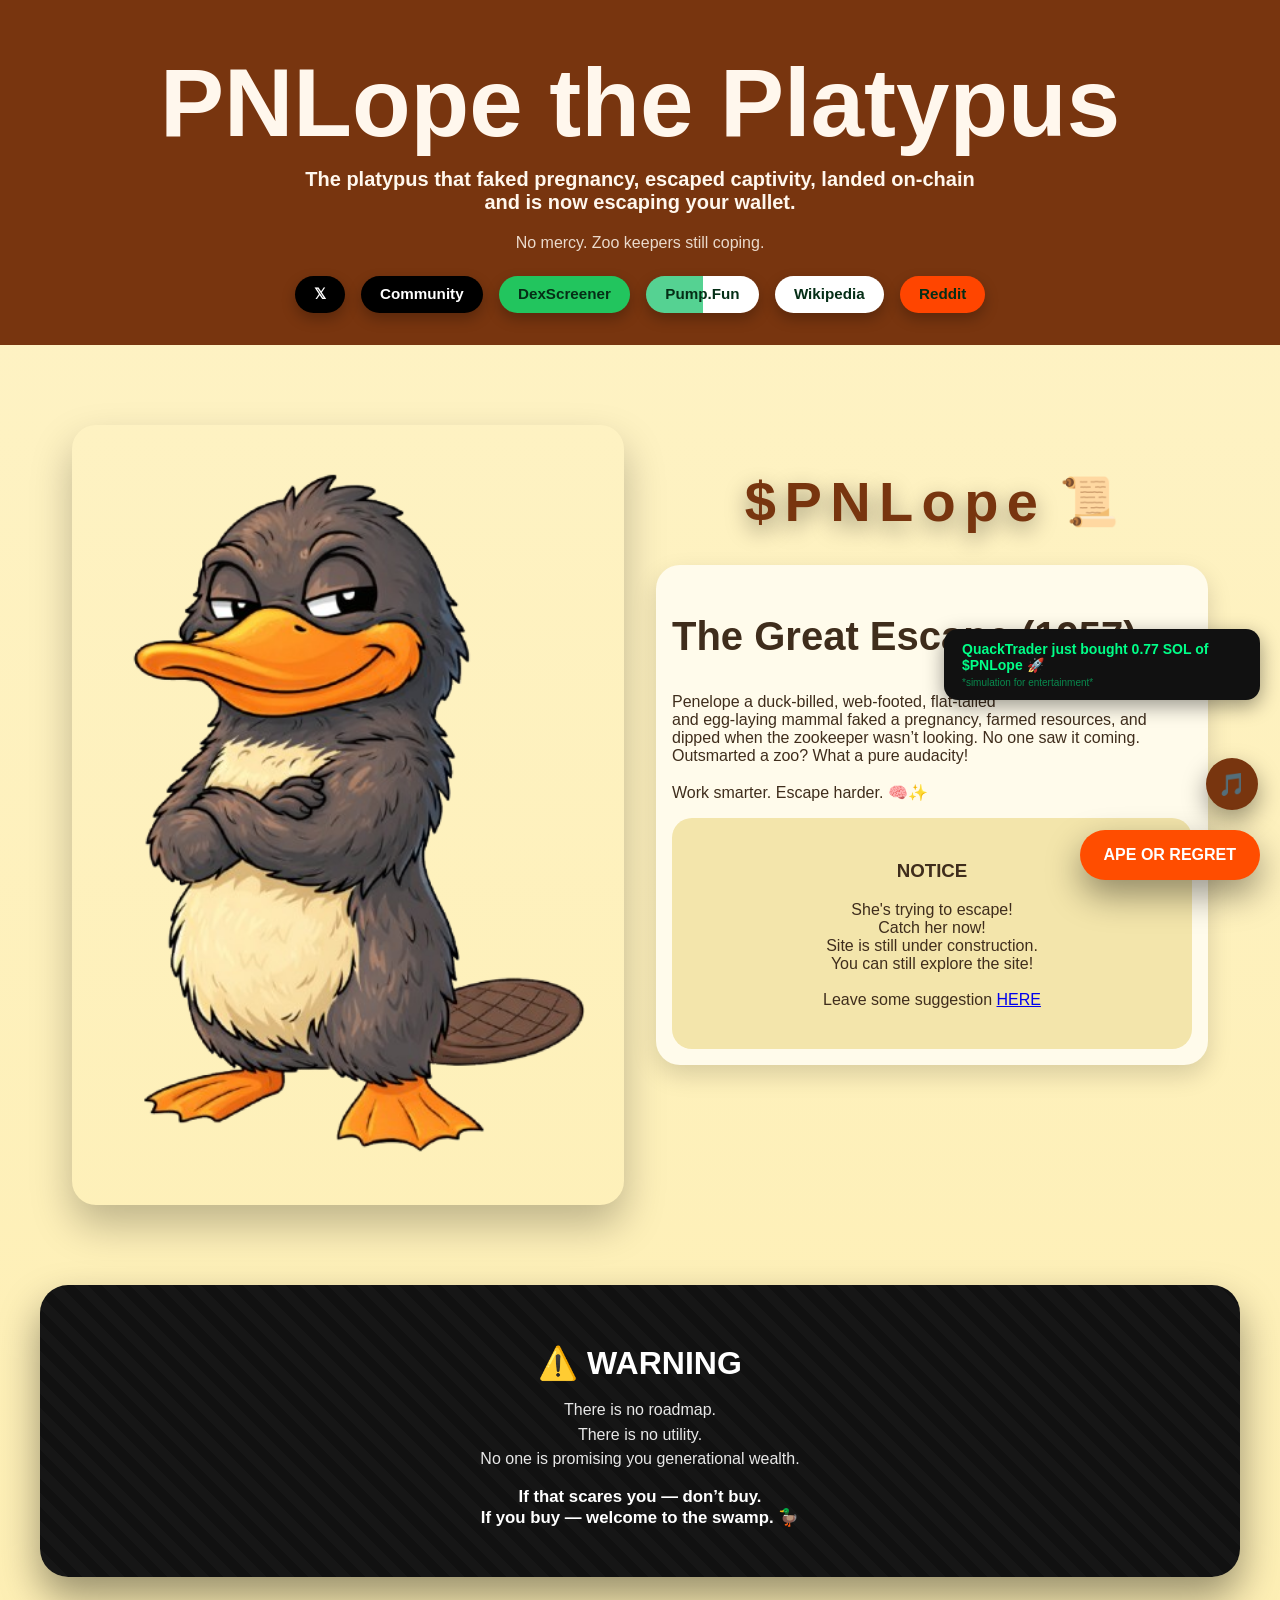
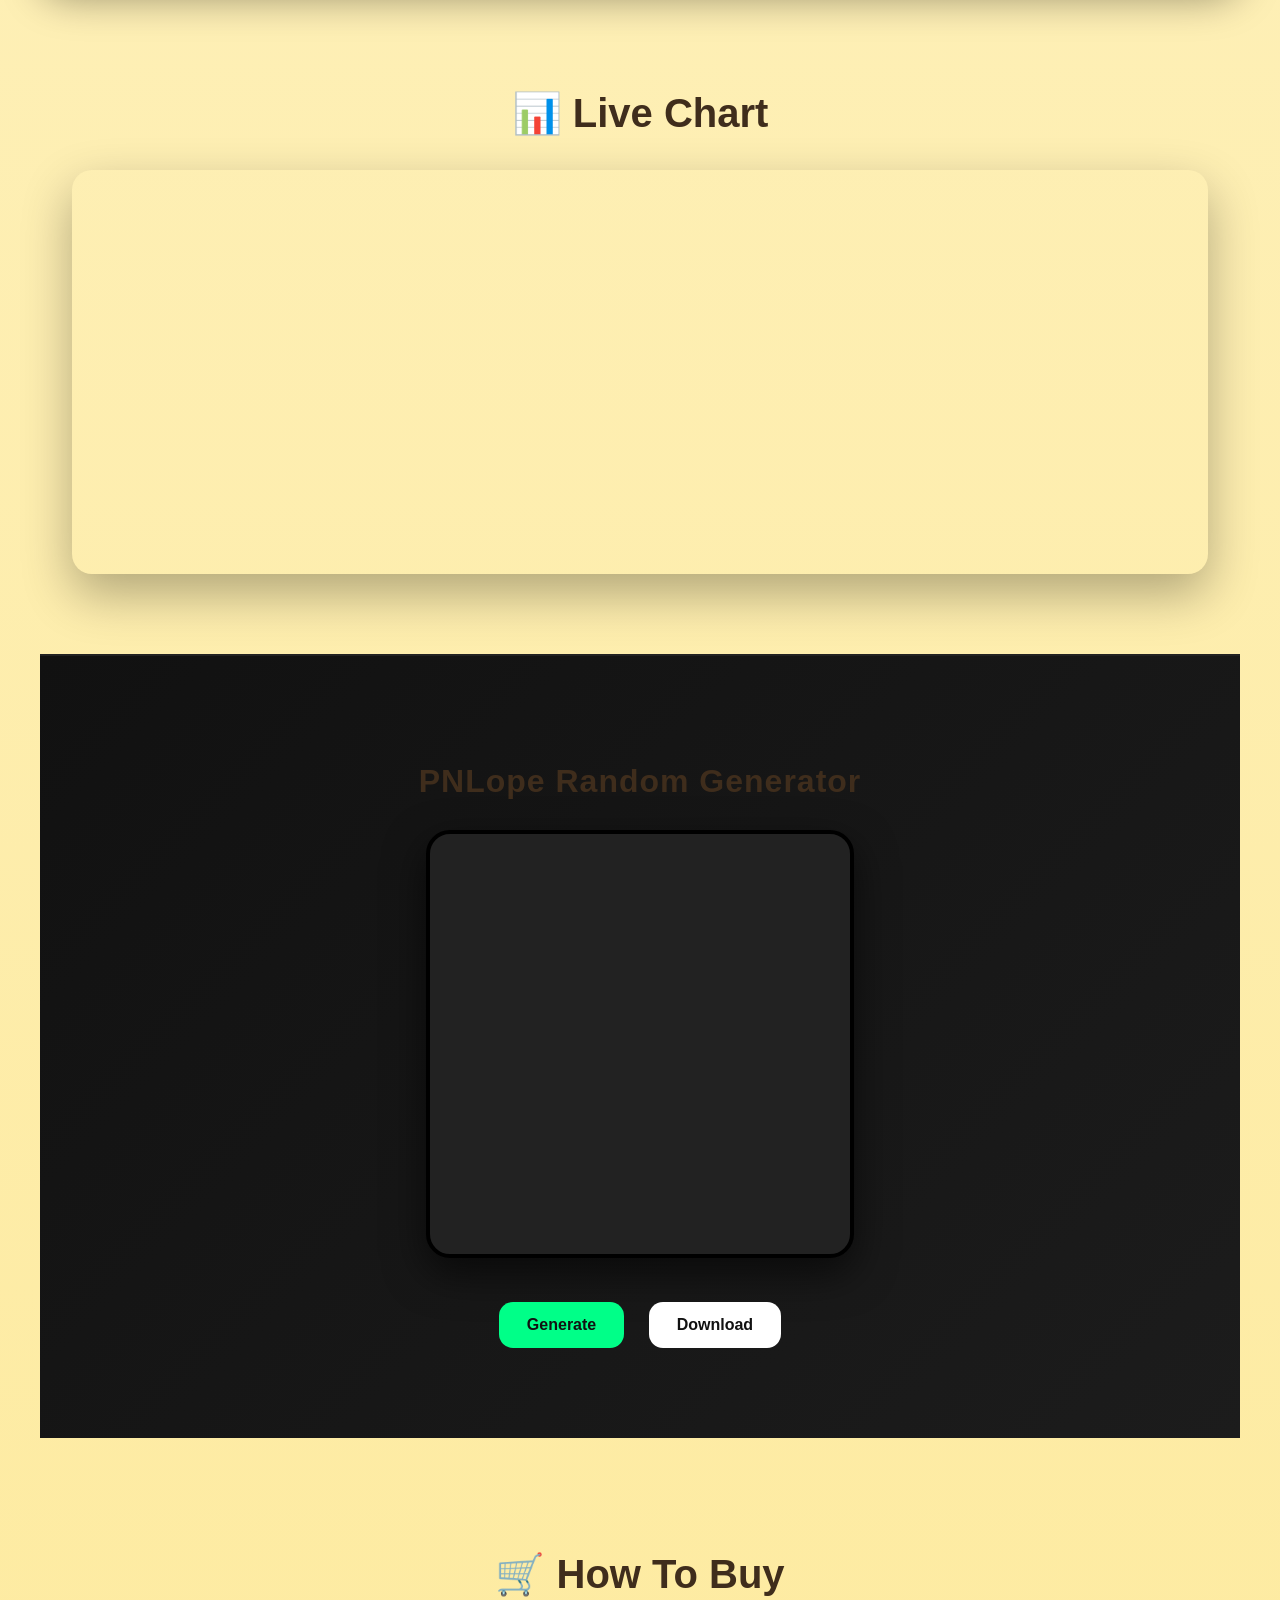
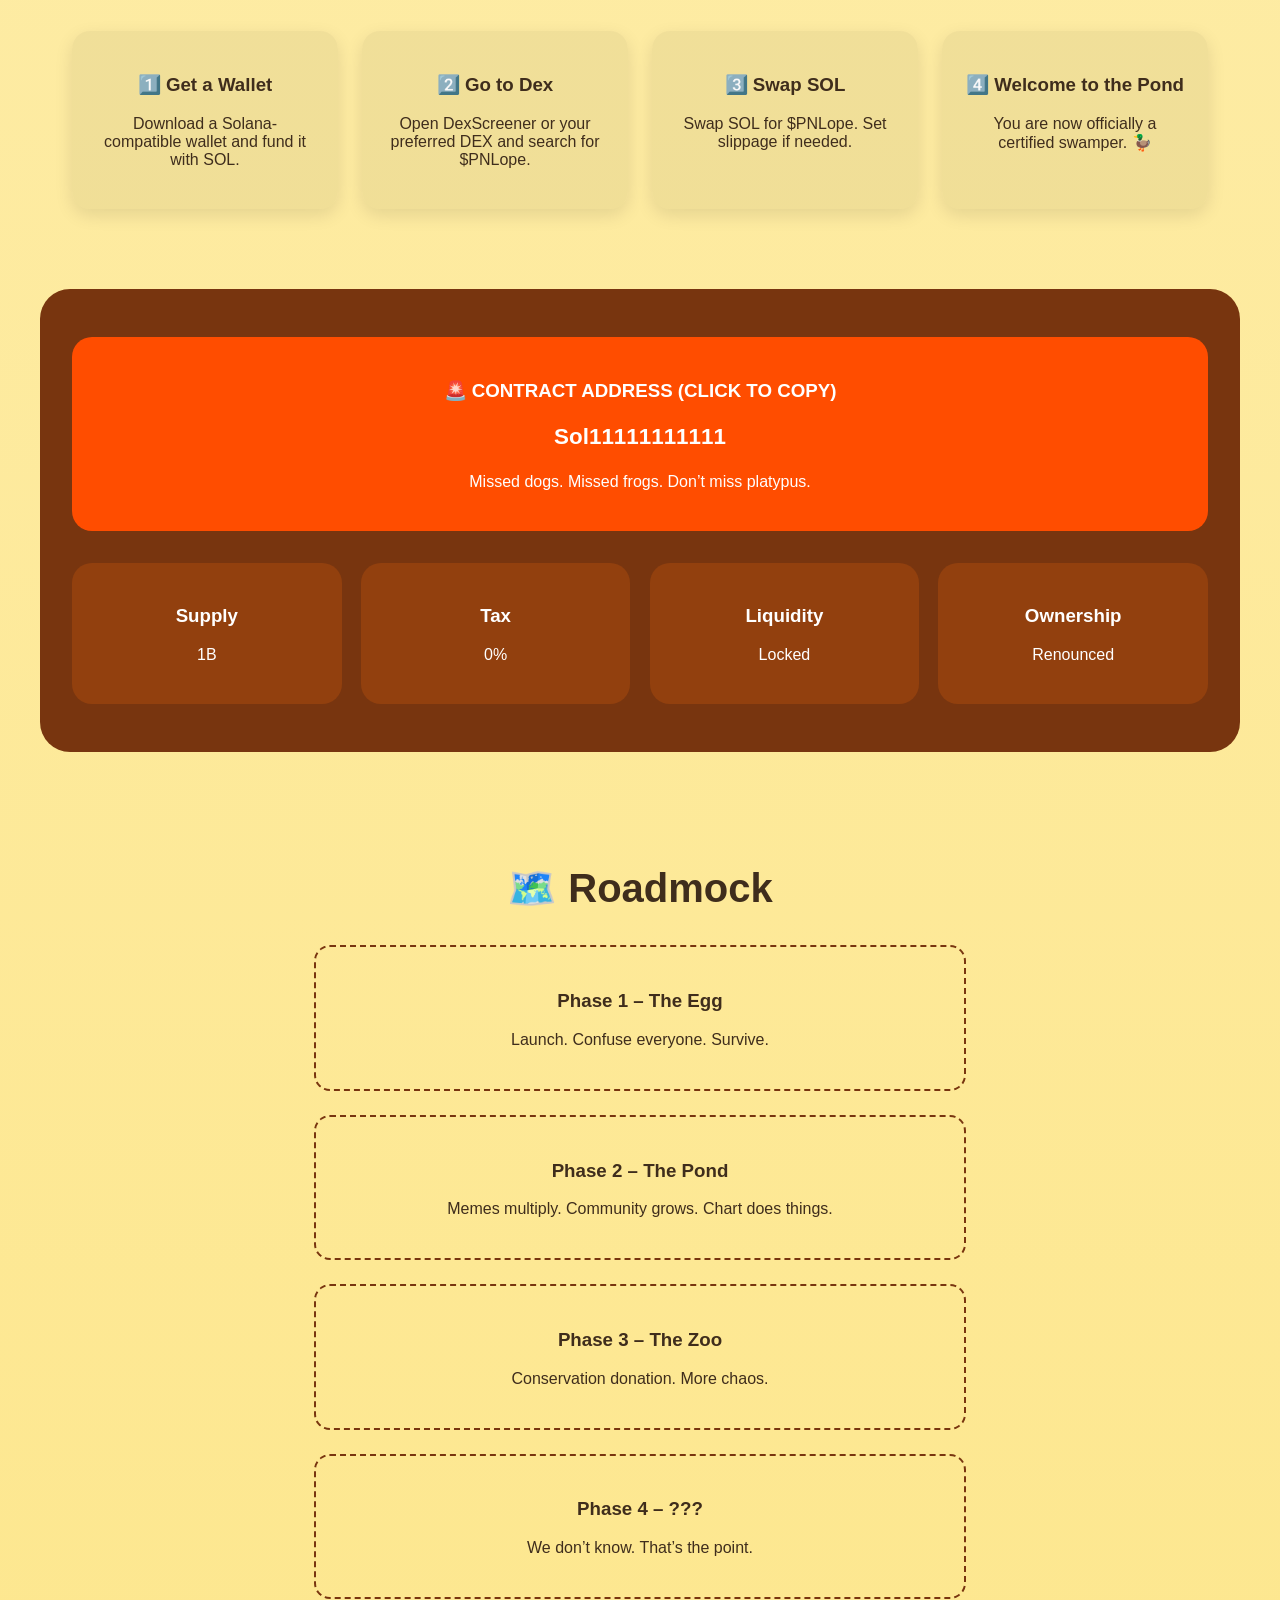
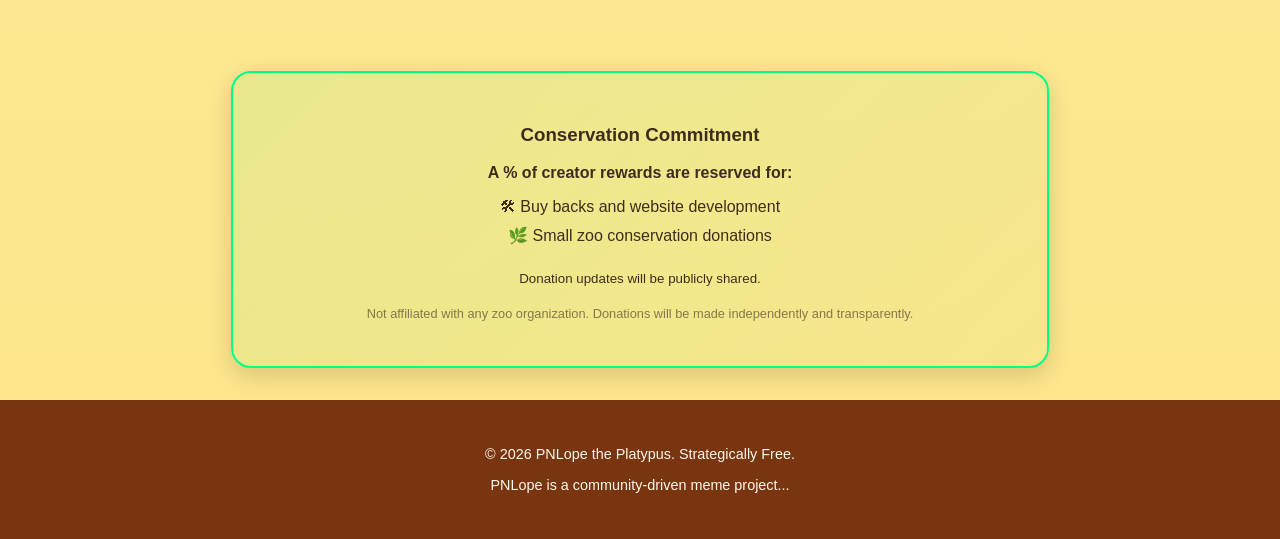
==== index.html @ 350cbe1f "Update index.html" ====
<!DOCTYPE html>
<html lang="en">
<head>
<meta charset="UTF-8" />
<meta name="viewport" content="width=device-width, initial-scale=1.0" />
<meta name="description" content="Penelope the Platypus — the meme coin that escaped the zoo.">
<meta property="og:title" content="$PNLope the Platypus">
<meta property="og:description" content="Faked a pregnancy. Escaped captivity. Landed on-chain.">
<meta property="og:image" content="assets/pnlope-no-bg.png">
<meta name="twitter:card" content="summary_large_image">
	
<title>Penelope the Platypus</title>

<link rel="icon" type="image/png" href="assets/iconhead.png">
<link rel="stylesheet" href="css/style.css">
<script src="js/main.js" defer></script>

</head>

<body>

<audio id="bg-music" loop preload="auto">
  <source src="assets/platypus song.mp3" type="audio/mpeg">
</audio>

<div class="music-toggle" title="Toggle music">🎵</div>

<header>
  <h1>PNLope the Platypus</h1>

  <p class="header-tagline"> 
    The platypus that faked pregnancy, escaped captivity, landed on-chain <br>
    and is now escaping your wallet.
  </p>

  <p style="opacity:0.85;">
    No mercy. Zoo keepers still coping.
  </p>

<div class="socials">
  <a href="https://x.com/PNLopePlatypus" target="_blank" class="btn x">𝕏</a>
  <a href="https://x.com" target="_blank" class="btn xc">Community</a>
  <a href="https://dexscreener.com" target="_blank" class="btn dex">DexScreener</a>
  <a href="https://pump.fun" target="_blank" class="btn pump">Pump.Fun</a>
  <a href="https://en.wikipedia.org/wiki/Penelope_(platypus)" target="_blank" class="btn wiki">Wikipedia</a>
  <a href="https://www.reddit.com/r/todayilearned/comments/1nkp019/til_about_penelope_the_platypus_who_escaped_the/" target="_blank" class="btn reddit">Reddit</a>
</div>

</header>

<main class="container">

<section class="hero">
  <img src="assets/pnlope-no-bg.png" alt="Penelope" />

  <div class="story">
    <div class="token-wrapper">
      <span class="token-label">$PNLope</span>
        <a href="lore.html" class="scroll-link">
   	 <span class="scroll-emoji">📜</span>
  	</a>
    </div>

    <h2>The Great Escape (1957)</h2>
    <p>
      Penelope a duck-billed, web-footed, flat-tailed<br>
      and <span class="easter-egg" ondblclick="unlockVault()">egg</span>-laying mammal
      faked a pregnancy, farmed resources,
      and dipped when the
      <a href="zookeeper.html" class="no-underline-link">zookeeper</a>
      wasn’t looking. No one saw it coming.<br>
      Outsmarted a zoo? What a pure audacity!<br><br>
      Work smarter. Escape harder. 🧠✨
    </p>

    <div class="token-grid">
      <div class="token-storybox"><h3>NOTICE</h3>
        <p>
	  She's trying to escape!<br>
	  Catch her now!<br>
	  Site is still under construction.<br>
	  You can still explore the site!<br><br>
	  Leave some suggestion
	  <a href ="https://forms.gle/wPybnPiphrphsEWS7" target="_blank">HERE</a>
        </p>
      </div>
    </div>
  </div>
</section>

<div id="buyTicker" class="buy-ticker">
  <div class="ticker-message"></div>
  <small class="ticker-disclaimer">*simulation for entertainment*</small>
</div>


<section class="rug-honesty">
  <h2>⚠️ WARNING</h2>

  <ul>
    <li>There is no roadmap.</li>
    <li>There is no utility.</li>
    <li>No one is promising you generational wealth.</li>
  </ul>

  <p class="rug-punchline">
    If that scares you — don’t buy.<br>
    If you buy — welcome to the swamp. 🦆
  </p>
</section>

<section class="dex-live">
  <h2>📊 Live Chart</h2>

  <div class="dex-frame">
    <iframe 
      src="https://dexscreener.com/solana/bvjxpww5esbc9za1ifgik1qtexji6lt9ufyktximpesj?embed=1&theme=dark&chart=1&info=0&trades=0"
      frameborder="0"
      allowfullscreen>
    </iframe>
  </div>
</section>

<section id="pfp-generator">
  <h2>PNLope Random Generator</h2>

  <!-- your base image already in site -->
  <img id="baseDuck" src="assets/Profile.png" crossorigin="anonymous" style="display:none;">

  <canvas id="pfpCanvas" width="800" height="800"></canvas>

  <div>
    <button id="generateBtn">Generate</button>
    <button id="downloadBtn">Download</button>
  </div>
</section>	

<section class="how-to-buy reveal" id="how-to-buy">
  <h2>🛒 How To Buy</h2>

  <div class="buy-steps">
    <div class="step">
      <h3>1️⃣ Get a Wallet</h3>
      <p>Download a Solana-compatible wallet and fund it with SOL.</p>
    </div>

    <div class="step">
      <h3>2️⃣ Go to Dex</h3>
      <p>Open DexScreener or your preferred DEX and search for $PNLope.</p>
    </div>

    <div class="step">
      <h3>3️⃣ Swap SOL</h3>
      <p>Swap SOL for $PNLope. Set slippage if needed.</p>
    </div>

    <div class="step">
      <h3>4️⃣ Welcome to the Pond</h3>
      <p>You are now officially a certified swamper. 🦆</p>
    </div>
  </div>
</section>


<section class="tokenomics reveal">
  <div class="ca-box" id="copy-ca">
    <h3>🚨 CONTRACT ADDRESS (CLICK TO COPY)</h3>
    <p style="font-size:1.4rem;font-weight:900;">
      Sol11111111111
    </p>
    <p>Missed dogs. Missed frogs. Don’t miss platypus.</p>
  </div>

  <div class="token-grid">
    <div class="token-box"><h3>Supply</h3><p>1B</p></div>
    <div class="token-box"><h3>Tax</h3><p>0%</p></div>
    <div class="token-box"><h3>Liquidity</h3><p>Locked</p></div>
    <div class="token-box"><h3>Ownership</h3><p>Renounced</p></div>
  </div>
</section>

<section class="roadmock reveal" id="roadmock">
  <h2>🗺️ Roadmock</h2>

  <div class="mock-phase">
    <h3>Phase 1 – The Egg</h3>
    <p>Launch. Confuse everyone. Survive.</p>
  </div>

  <div class="mock-phase">
    <h3>Phase 2 – The Pond</h3>
    <p>Memes multiply. Community grows. Chart does things.</p>
  </div>

  <div class="mock-phase">
    <h3>Phase 3 – The Zoo</h3>
    <p>Conservation donation. More chaos.</p>
  </div>

  <div class="mock-phase">
    <h3>Phase 4 – ???</h3>
    <p>We don’t know. That’s the point.</p>
  </div>
</section>

<section class="conservation-commitment reveal">
  <h3>Conservation Commitment</h3>

  <p class="commitment-main">
    A % of creator rewards are reserved for:
  </p>

  <ul class="commitment-list">
    <li>🛠 Buy backs and website development</li>
    <li>🌿 Small zoo conservation donations</li>
  </ul>

  <div class="donation-goal">
    <small>Donation updates will be publicly shared.</small>
  </div>

  <p class="disclaimer">
    Not affiliated with any zoo organization. Donations will be made
    independently and transparently.
  </p>
</section>


  <section id="secret" class="meme-vault">
    <h2>🕵️ Secret Egg Nest</h2>
    <p>You found Penelope with her eggs!<br>You are smart!</p>
    <img src="assets/easter-egg-no-bg.png">
  </section>

</main>

<a href="https://pump.fun" target="_blank" class="floating-buy" id="floatingBuy">
  APE OR REGRET
</a>

<footer>
<p>© 2026 PNLope the Platypus. Strategically Free.</p>
<p>PNLope is a community-driven meme project...</p>
</footer>
	
</body>
</html>
---- css/style.css ----
/* === BASE === */
body {
  margin: 0;
  font-family: 'Comic Sans MS', 'Trebuchet MS', sans-serif;
  background: linear-gradient(180deg, #fef3c7, #fde68a);
  color: #3f2d1c;
}

header {
  padding: 3rem 1rem 2rem;
  text-align: center;
  background: #78350f; 
  color: #fff7ed;
}

.header-tagline { font-weight: 900; font-size: 1.25rem; }

header h1 { font-size: 6rem; margin: 0; }
header p { margin-top: 0.6rem; }

/* === CONTAINER === */
.container {
  max-width: 1200px;
  margin: 0 auto;
  padding: 0rem 1rem 2rem;
}

/* === HERO === */
.hero {
  display: grid;
  grid-template-columns: 1fr 1fr;
  gap: 2rem;
  align-items: center;
}

.hero img {
  width: 100%;
  border-radius: 24px;
  box-shadow: 0 20px 40px rgba(0,0,0,0.25);
}

.story {
  position: relative;
  background: #fffbeb;
  padding: 1rem;
  border-radius: 24px;
  box-shadow: 0 10px 25px rgba(0,0,0,0.15);
}


.token-wrapper {
  position: absolute;
  top: -6rem;
  left: 50%;
  transform: translateX(-50%);
  display: flex;
  align-items: center;
  gap: 0.8rem;
}

.token-label {
  font-size: 3.5rem;
  font-weight: 900;
  letter-spacing: 0.15em;
  color: #78350f;
  text-shadow: 0 8px 22px rgba(0,0,0,0.4);
}

/* LINK RESET */
.scroll-link {
  text-decoration: none;
}

@keyframes blueGlow {
  0% {
    filter: drop-shadow(0 0 6px rgba(255, 0, 0, 0.5));
  }
  50% {
    filter: drop-shadow(0 0 18px rgba(255, 0, 0, 1));
  }
  100% {
    filter: drop-shadow(0 0 6px rgba(255, 0, 0, 0.5));
  }
}

.scroll-emoji {
  font-size: 3rem;
  cursor: pointer;
  animation: blueGlow 2s infinite ease-in-out;
  transition: transform 0.3s ease;
}

.scroll-emoji:hover {
  transform: scale(1.15) rotate(-5deg);
}


/* === TOKENOMICS / BUY === */
.tokenomics {
  margin-top: 0rem;
  background: #78350f;
  color: white;
  padding: 3rem 2rem;
  border-radius: 30px;
  text-align: center;
}

.token-grid {
  display: grid;
  grid-template-columns: repeat(auto-fit, minmax(180px, 1fr));
  gap: 1.2rem;
}

.token-box {
  background: #92400e;
  padding: 1.5rem;
  border-radius: 20px;
}

.token-storybox {
  background: #F3E5AB;
  padding: 1.5rem;
  border-radius: 20px;
  text-align: center;
}


/* === CA === */
.ca-box {
  background: #ff4d00;
  color: white;
  border-radius: 20px;
  padding: 1.5rem;
  margin-bottom: 2rem;
  cursor: pointer;
}

.floating-buy {
  position: fixed; /* start fixed */
  bottom: 20px;
  right: 20px;
  background: #ff4d00;
  color: white;
  padding: 1rem 1.5rem;
  border-radius: 999px;
  font-weight: 900;
  text-decoration: none;
  box-shadow: 0 15px 35px rgba(0,0,0,0.4);
  z-index: 9999;
  cursor: grab;
  user-select: none;
  transition: transform 0.1s ease;
}

@keyframes pulse {
  0% { box-shadow: 0 0 0 0 rgba(255,0,0,0.6); }
  70% { box-shadow: 0 0 0 15px rgba(255,0,0,0); }
  100% { box-shadow: 0 0 0 0 rgba(255,0,0,0); }
}

.floating-buy {
  animation: pulse 2.5s infinite;
}

.floating-buy.dragging {
  opacity: 0.88;
  cursor: grabbing;
  transform: scale(1.05);
  transition: none;
}
/* === MOBILE === */
@media (max-width: 768px) {
  .hero { grid-template-columns: 1fr; }
  header h1 { font-size: 2.3rem; }
}

footer {
  text-align: center;
  padding: 2rem 1rem;
  background: #78350f;
  color: #fff7ed;
  font-size: 0.9rem;
}

/* === THIS MIGHT RUG === */
.rug-honesty {
  margin: 0rem 0;
  padding: 2rem 2rem;
  background: repeating-linear-gradient(
    45deg,
    #111,
    #111 10px,
    #161616 10px,
    #161616 20px
  );
  color: #fff;
  border-radius: 28px;
  box-shadow: 0 20px 40px rgba(0,0,0,0.4);
  text-align: center;
}

.rug-honesty h2 {
  font-size: 2rem;
  margin-bottom: 1rem;
}

.rug-honesty ul {
  list-style: none;
  padding: 0;
  margin: 1.2rem 0;
}

.rug-honesty li {
  margin: 0.4rem 0;
  opacity: 0.9;
}

.rug-punchline {
  margin-top: 1.2rem;
  font-weight: 900;
  font-size: 1.05rem;
}

  /* underline link */
.no-underline-link {
  color: inherit;
  text-decoration: none;
}

/* === MUSIC BUTTON (ADDED) === */
.music-toggle {
  position: fixed;
  bottom: 90px;
  right: 22px;
  width: 52px;
  height: 52px;
  border-radius: 50%;
  background: #78350f;
  color: #fff7ed;
  display: flex;
  align-items: center;
  justify-content: center;
  font-size: 1.4rem;
  cursor: pointer;
  box-shadow: 0 10px 25px rgba(0,0,0,0.4);
  z-index: 200;
}

.music-toggle.playing {
  background: #22c55e;
  color: #052e16;
}

/* ROTATE WHEN PLAYING */
@keyframes spinMusic {
  from { transform: rotate(0deg); }
  to { transform: rotate(360deg); }
}

.music-toggle.playing {
  animation: spinMusic 4s linear infinite;
}

/* MEME VAULT (HIDDEN) */
.meme-vault {
  display: none;
  margin-top: 4rem;
  background: #111;
  color: white;
  padding: 3rem 2rem;
  border-radius: 30px;
  text-align: center;
}

.meme-vault img {
  max-width: 250px;
  margin: 1rem;
  border-radius: 20px;
}

/* Easter Egg */
.easter-egg {
  cursor: pointer;
  font-weight: normal;
  transition: color 0.2s ease;
}

.easter-egg:hover {
  color: #ff4d00;
}

.hero-socials {
  justify-content: flex-start; /* or center */
  margin-top: 1rem;
}

/* BUTTONS */
.socials {
  margin-top: 1.5rem;
  display: flex;
  justify-content: center;
  gap: 1rem;
  flex-wrap: wrap;
}

.btn {
  text-decoration: none;
  padding: 0.6rem 1.2rem;
  border-radius: 999px;
  font-weight: bold;
  font-size: 0.95rem;
  box-shadow: 0 6px 14px rgba(0,0,0,0.25);
  transition: transform 0.15s ease, opacity 0.15s ease;
}

.btn:hover { transform: translateY(-2px); opacity: 0.9; }

.btn.x { background: #000; color: #fff; }
.btn.xc { background: #000; color: #fff; }
.btn.dex { background: #22c55e; color: #052e16; }
.btn.wiki { background: #fff; color: #052e16; }
.btn.reddit { background: #FF4500; color: #052e16; }
.btn.pump {

  /* Creates a vertical split: blue on the left (0% to 50%), red on the right (50% to 100%) */
  background-image: linear-gradient(to right, #55d292 0%, #55d292 50%, white 50%, white 100%);
  color: #052e16;
}



/* FAKE BUY */
.buy-ticker {
  position: fixed;
  bottom: 200px; /* above your buy button */
  right: 20px;
  background: #111;
  color: #00ff88;
  padding: 12px 18px;
  border-radius: 14px;
  font-size: 14px;
  font-weight: bold;
  box-shadow: 0 6px 20px rgba(0,0,0,0.4);
  opacity: 0;
  transform: translateY(20px);
  transition: all 0.4s ease;
  z-index: 1000;
  max-width: 280px;
}

.buy-ticker.show {
  opacity: 1;
  transform: translateY(0);
}

/* 📱 Mobile Optimization */
@media (max-width: 600px) {
  .buy-ticker {
    left: 50%;
    right: auto;
    transform: translate(-50%, 20px);
    bottom: 200px;
    width: 90%;
    max-width: none;
    text-align: center;
    font-size: 13px;
    padding: 10px 14px;
  }

  .buy-ticker.show {
    transform: translate(-50%, 0);
  }
}

.ticker-disclaimer {
  display: block;
  font-size: 10px;
  opacity: 0.5;
  margin-top: 4px;
  font-weight: normal;
}


/* Conservation */
.conservation-commitment {
  margin-top: -2rem;
  padding: 2rem;
  background: linear-gradient(135deg, rgba(0,255,136,0.08), rgba(0,255,136,0.02));
  border: 2px solid #00ff88;
  border-radius: 20px;
  max-width: 750px;
  margin-left: auto;
  margin-right: auto;
  text-align: center;
  box-shadow: 0 8px 25px rgba(0,0,0,0.15);
}

.commitment-main {
  font-weight: bold;
  margin-bottom: 1rem;
}

.commitment-list {
  list-style: none;
  padding: 0;
  margin-bottom: 1.5rem;
}

.commitment-list li {
  margin: 0.6rem 0;
}

.disclaimer {
  margin-top: 1.2rem;
  font-size: 0.8rem;
  opacity: 0.6;
}

/* LIVE DEX SECTION */
.dex-live {
  margin-top: 0rem;
  text-align: center;
}

.dex-frame {
  margin-top: 0rem;
  border-radius: 20px;
  overflow: hidden;
  box-shadow: 0 20px 50px rgba(0,0,0,0.3);
}

.dex-frame iframe {
  width: 100%;
  height: 400px;
  border: none;
}

/* Mobile */
@media (max-width: 768px) {
  .dex-frame iframe {
    height: 450px;
  }
}

/* =========================
   PFP GENERATOR SECTION
========================= */

#pfp-generator {
  padding: 80px 20px;
  text-align: center;
  background: linear-gradient(135deg, #111, #1c1c1c);
  border-top: 2px solid #222;
}

#pfp-generator h2 {
  font-size: 32px;
  margin-bottom: 30px;
  font-weight: 800;
  letter-spacing: 1px;
}

#pfpCanvas {
  width: 420px;
  max-width: 90%;
  height: auto;
  border-radius: 24px;
  border: 4px solid #000;
  background: #222;
  box-shadow: 0 15px 40px rgba(0,0,0,0.6);
  margin-bottom: 30px;
  transition: transform 0.3s ease;
}

#pfpCanvas:hover {
  transform: scale(1.03);
}

/* Buttons */
#pfp-generator button {
  padding: 14px 28px;
  margin: 10px;
  border-radius: 14px;
  border: none;
  font-weight: 700;
  font-size: 16px;
  cursor: pointer;
  transition: all 0.2s ease;
}

/* Generate button */
#generateBtn {
  background: #00ff88;
  color: #111;
}

#generateBtn:hover {
  background: #00cc6a;
  transform: translateY(-2px);
}

/* Download button */
#downloadBtn {
  background: #ffffff;
  color: #111;
}

#downloadBtn:hover {
  background: #dddddd;
  transform: translateY(-2px);
}

/* Mobile tweaks */
@media (max-width: 768px) {
  #pfp-generator h2 {
    font-size: 24px;
  }

  #pfp-generator button {
    width: 80%;
    font-size: 15px;
  }
}

/* HOW TO BUY */
.how-to-buy {
  margin-top: 0rem;
  text-align: center;
}

.buy-steps {
  display: grid;
  grid-template-columns: repeat(auto-fit, minmax(220px, 1fr));
  gap: 1.5rem;
  margin-top: 2rem;
}

.step {
  padding: 1.5rem;
  border-radius: 18px;
  background: rgba(0,0,0,0.05);
  box-shadow: 0 6px 18px rgba(0,0,0,0.1);
  transition: transform 0.2s ease;
}

.step:hover {
  transform: translateY(-6px);
}

/* ROADMOCK */
.roadmock {
  margin-top: 0rem;
  text-align: center;
}

.mock-phase {
  margin: 1.5rem auto;
  padding: 1.5rem;
  max-width: 600px;
  border: 2px dashed #78350f;
  border-radius: 16px;
  transition: all 0.3s ease;
}

.mock-phase:hover {
  background: rgba(120, 53, 15, 0.08);
  transform: scale(1.02);
}


/* REVEAL */
.reveal {
  opacity: 0;
  transform: translateY(60px);
  transition: opacity 0.8s ease, transform 0.8s ease;
  will-change: opacity, transform;
}

.reveal.active {
  opacity: 1;
  transform: translateY(0);
}

/* MOBILE OPTIMIZATION */
section {
  padding: 3rem 1.2rem;
}

@media (min-width: 768px) {
  section {
    padding: 5rem 2rem;
  }
}

h2 {
  font-size: 1.8rem;
}

@media (min-width: 768px) {
  h2 {
    font-size: 2.5rem;
  }
}

@media (max-width: 600px) {
  .buy-button {
    width: 85%;
    left: 50%;
    transform: translateX(-50%);
    bottom: 20px;
    padding: 16px;
    font-size: 1.1rem;
  }
}

.step, .mock-phase {
  opacity: 0;
  transform: translateY(30px);
  transition: all 0.6s ease;
}

.reveal.active .step,
.reveal.active .mock-phase {
  opacity: 1;
  transform: translateY(0);
}

html {
  scroll-behavior: smooth;
}
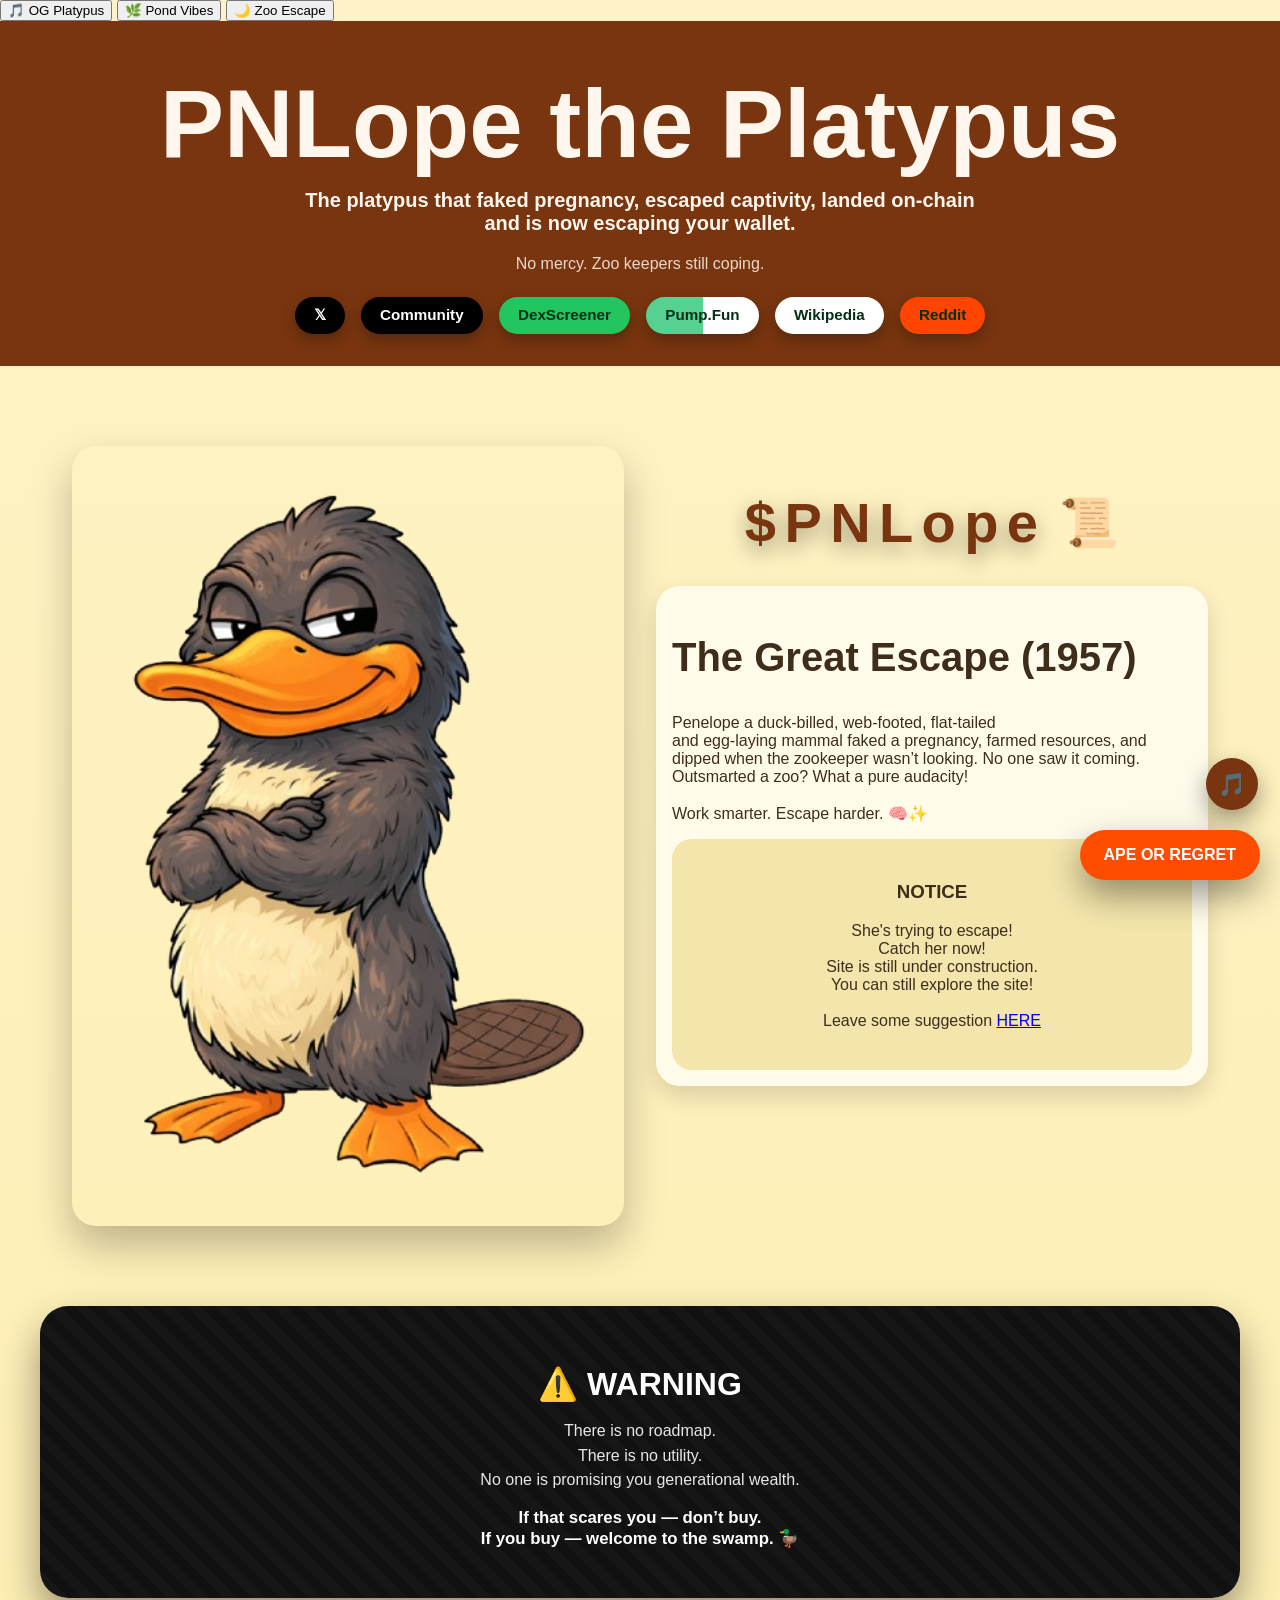
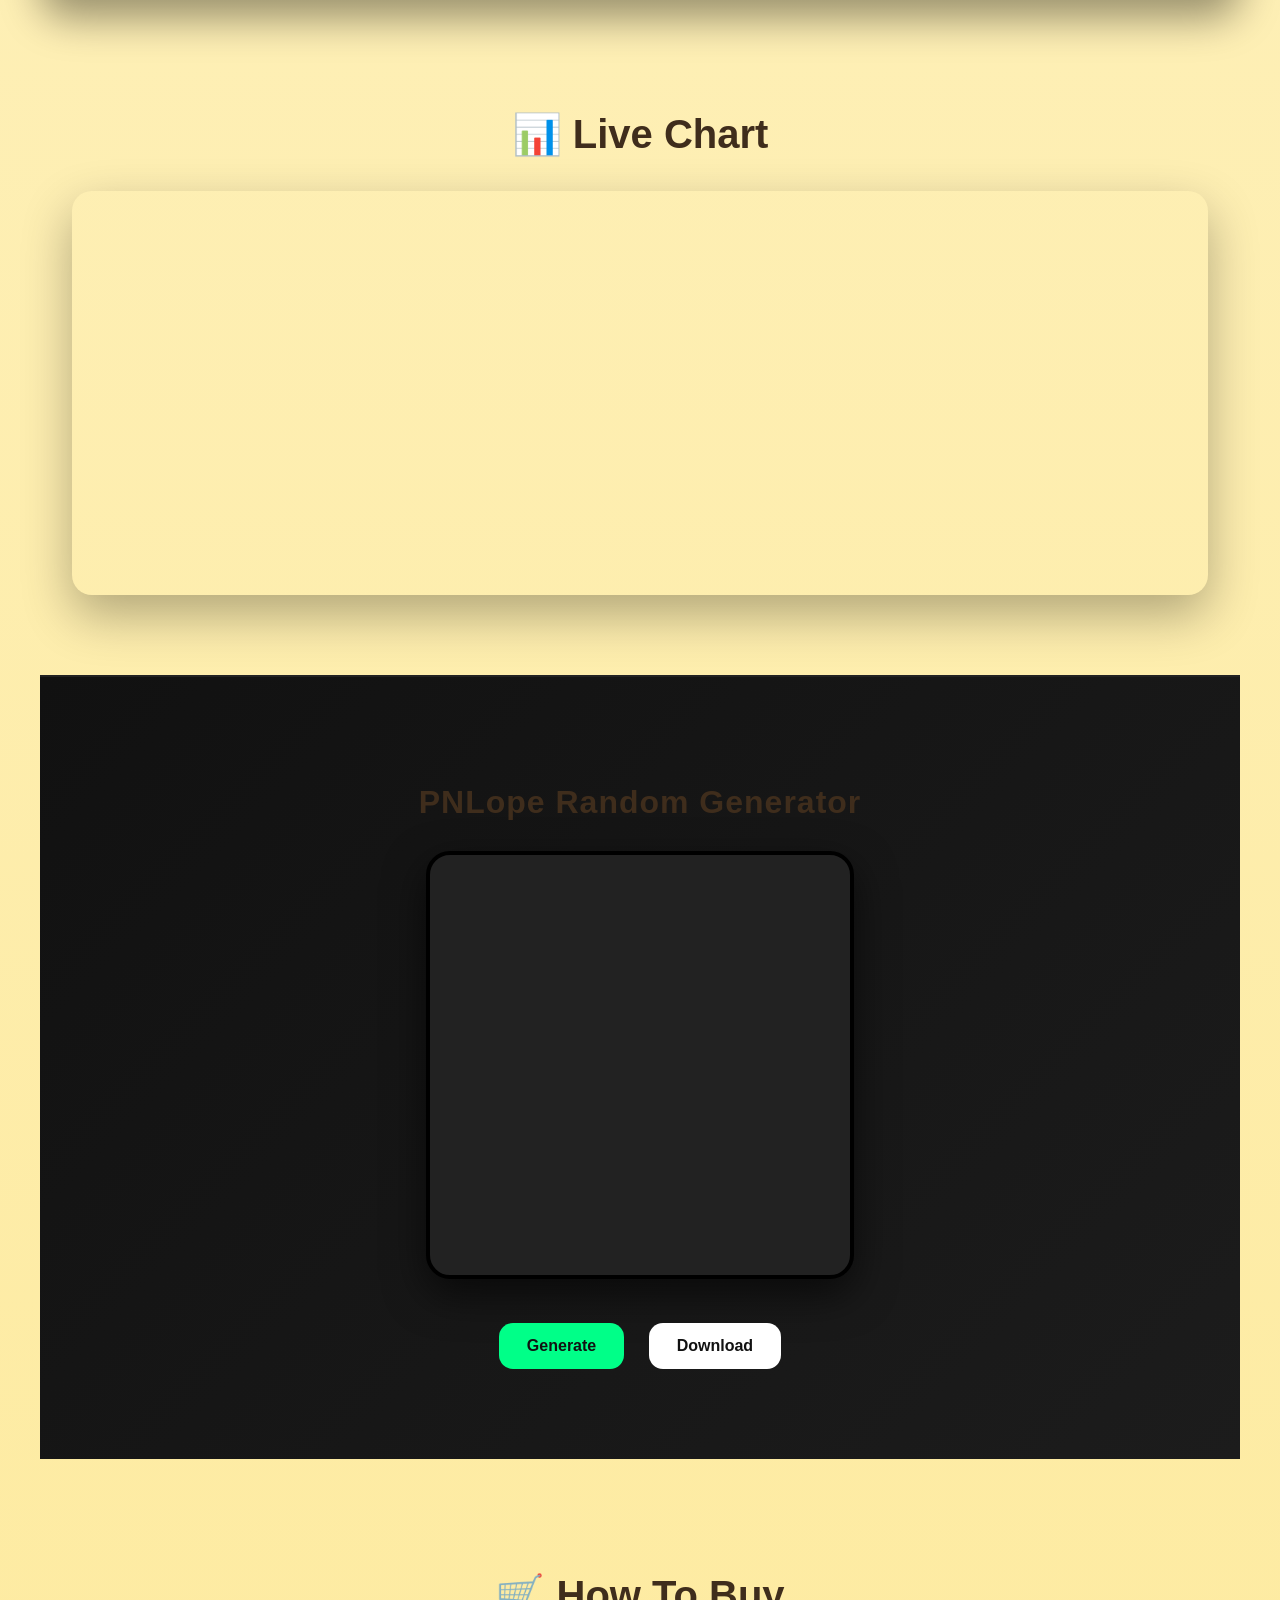
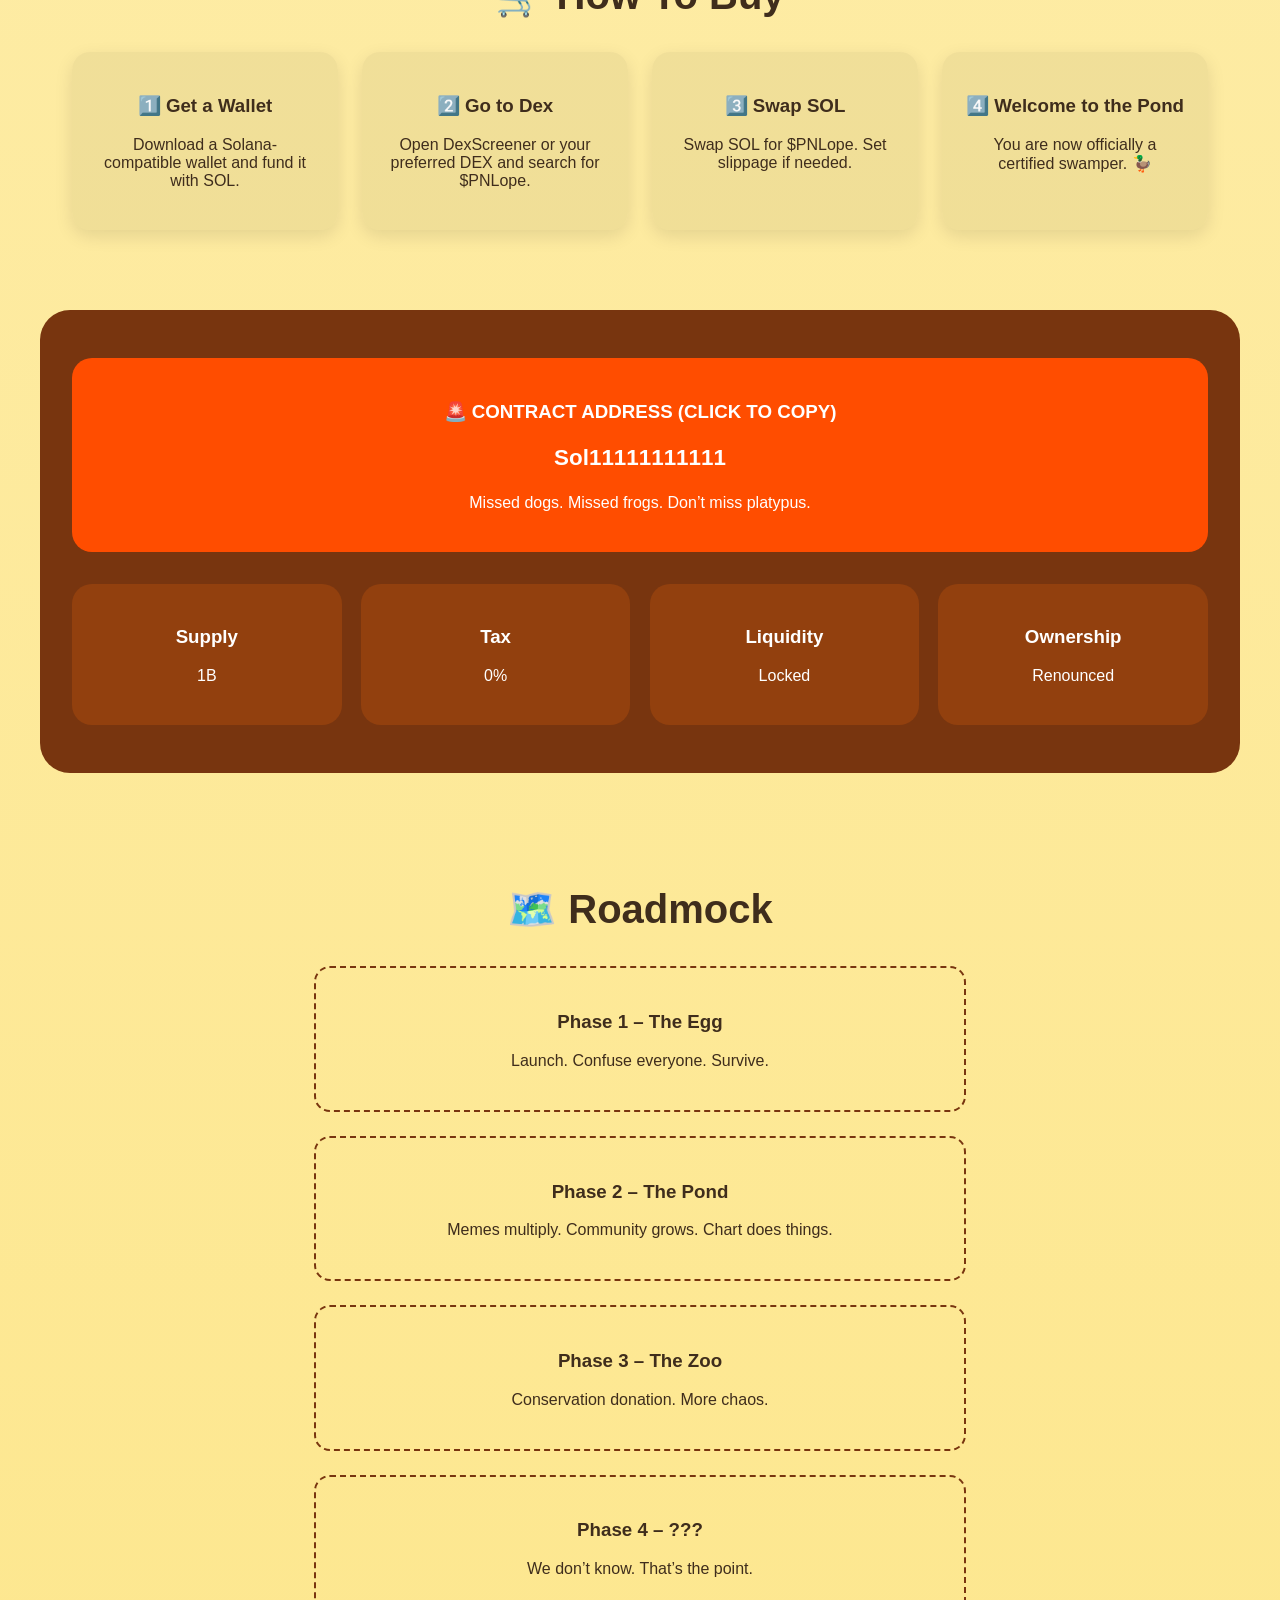
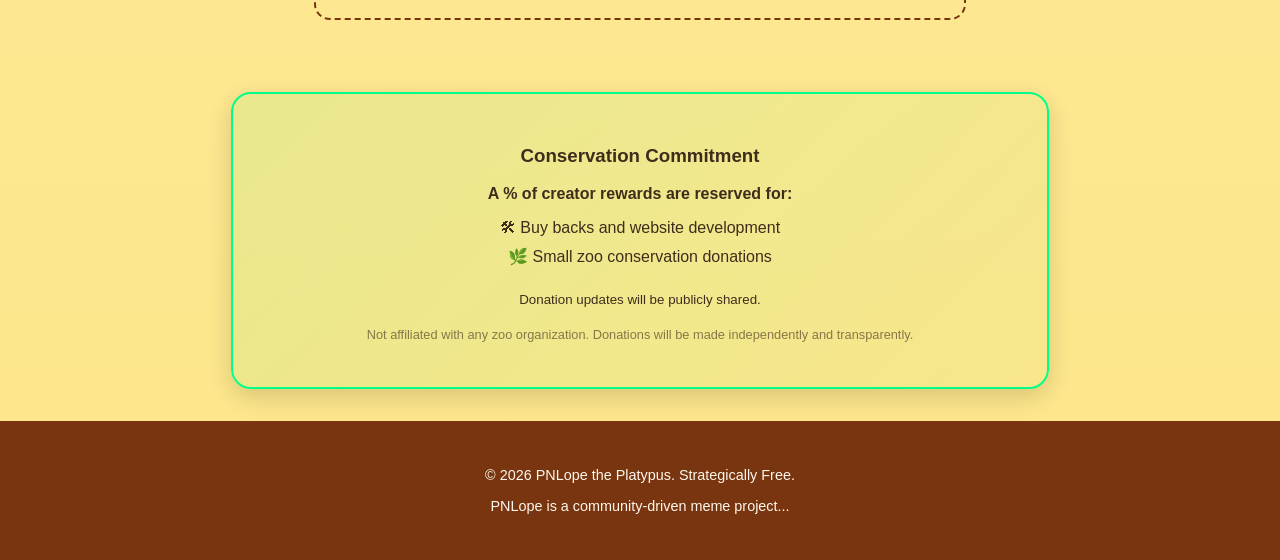
==== commit 71224973: "Update index.html" ====
--- a/index.html
+++ b/index.html
@@ -23,8 +23,19 @@
   <source src="assets/platypus song.mp3" type="audio/mpeg">
 </audio>
 
-<div class="music-toggle" title="Toggle music">🎵</div>
-
+<div class="music-toggle" id="musicToggle" title="Toggle music">🎵</div>
+
+<div class="track-picker" id="trackPicker">
+  <button class="track-btn active" data-src="assets/platypus song.mp3" data-theme="">
+    🎵 OG Platypus
+  </button>
+  <button class="track-btn" data-src="assets/track2.mp3" data-theme="theme-pond">
+    🌿 Pond Vibes
+  </button>
+  <button class="track-btn" data-src="assets/track3.mp3" data-theme="theme-escape">
+    🌙 Zoo Escape
+  </button>
+</div>
 <header>
   <h1>PNLope the Platypus</h1>
 
@@ -251,3 +262,4 @@
 
 
 
+
--- a/css/style.css
+++ b/css/style.css
@@ -136,7 +136,7 @@
 }
 
 .floating-buy {
-  position: fixed; /* start fixed */
+  position: fixed;
   bottom: 20px;
   right: 20px;
   background: #ff4d00;
@@ -149,7 +149,19 @@
   z-index: 9999;
   cursor: grab;
   user-select: none;
-  transition: transform 0.1s ease;
+  animation: pulse 2.5s infinite;
+}
+
+.floating-buy.escaping {
+  transition: left 0.6s cubic-bezier(0.25, 1.5, 0.5, 1),
+              top  0.6s cubic-bezier(0.25, 1.5, 0.5, 1);
+}
+
+.floating-buy.dragging {
+  opacity: 0.88;
+  cursor: grabbing;
+  transform: scale(1.05);
+  transition: none; /* stays snappy while dragging */
 }
 
 @keyframes pulse {
@@ -158,16 +170,6 @@
   100% { box-shadow: 0 0 0 0 rgba(255,0,0,0); }
 }
 
-.floating-buy {
-  animation: pulse 2.5s infinite;
-}
-
-.floating-buy.dragging {
-  opacity: 0.88;
-  cursor: grabbing;
-  transform: scale(1.05);
-  transition: none;
-}
 /* === MOBILE === */
 @media (max-width: 768px) {
   .hero { grid-template-columns: 1fr; }
@@ -633,3 +635,4 @@
 
 
 
+
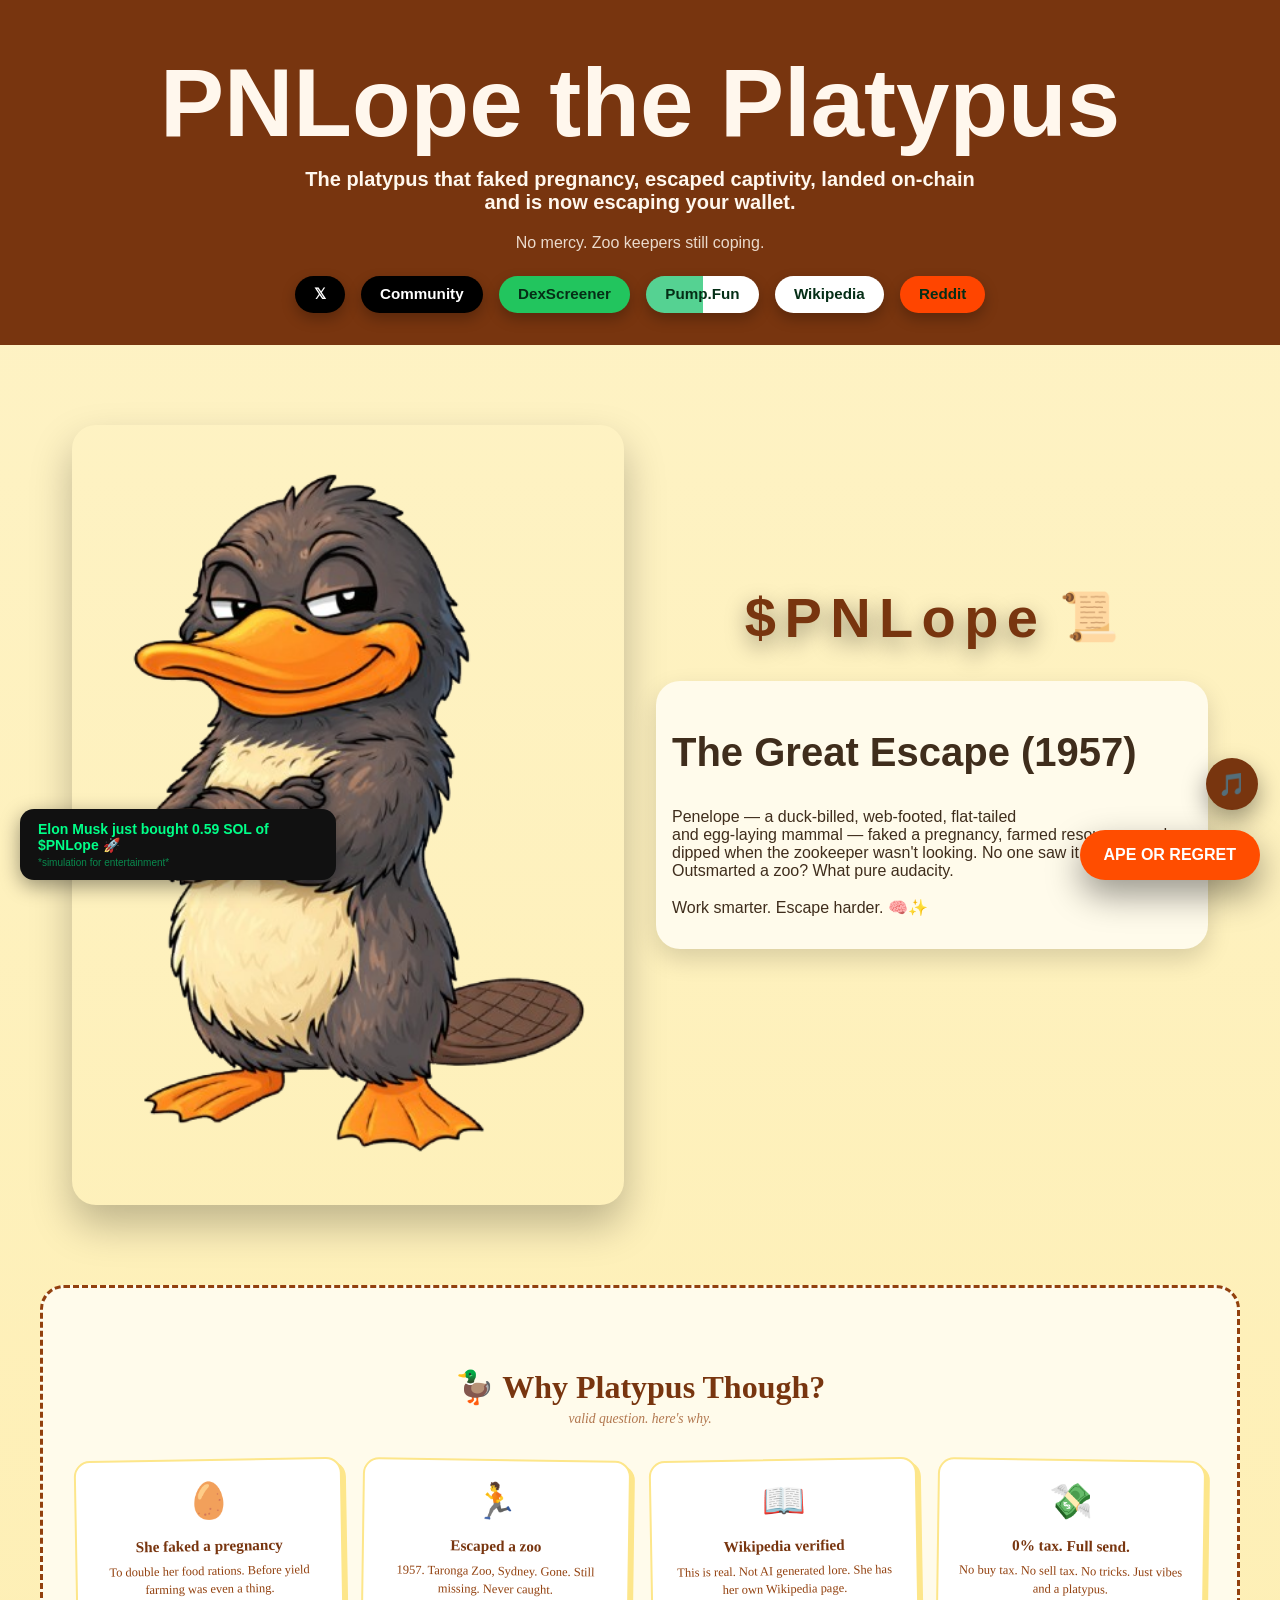
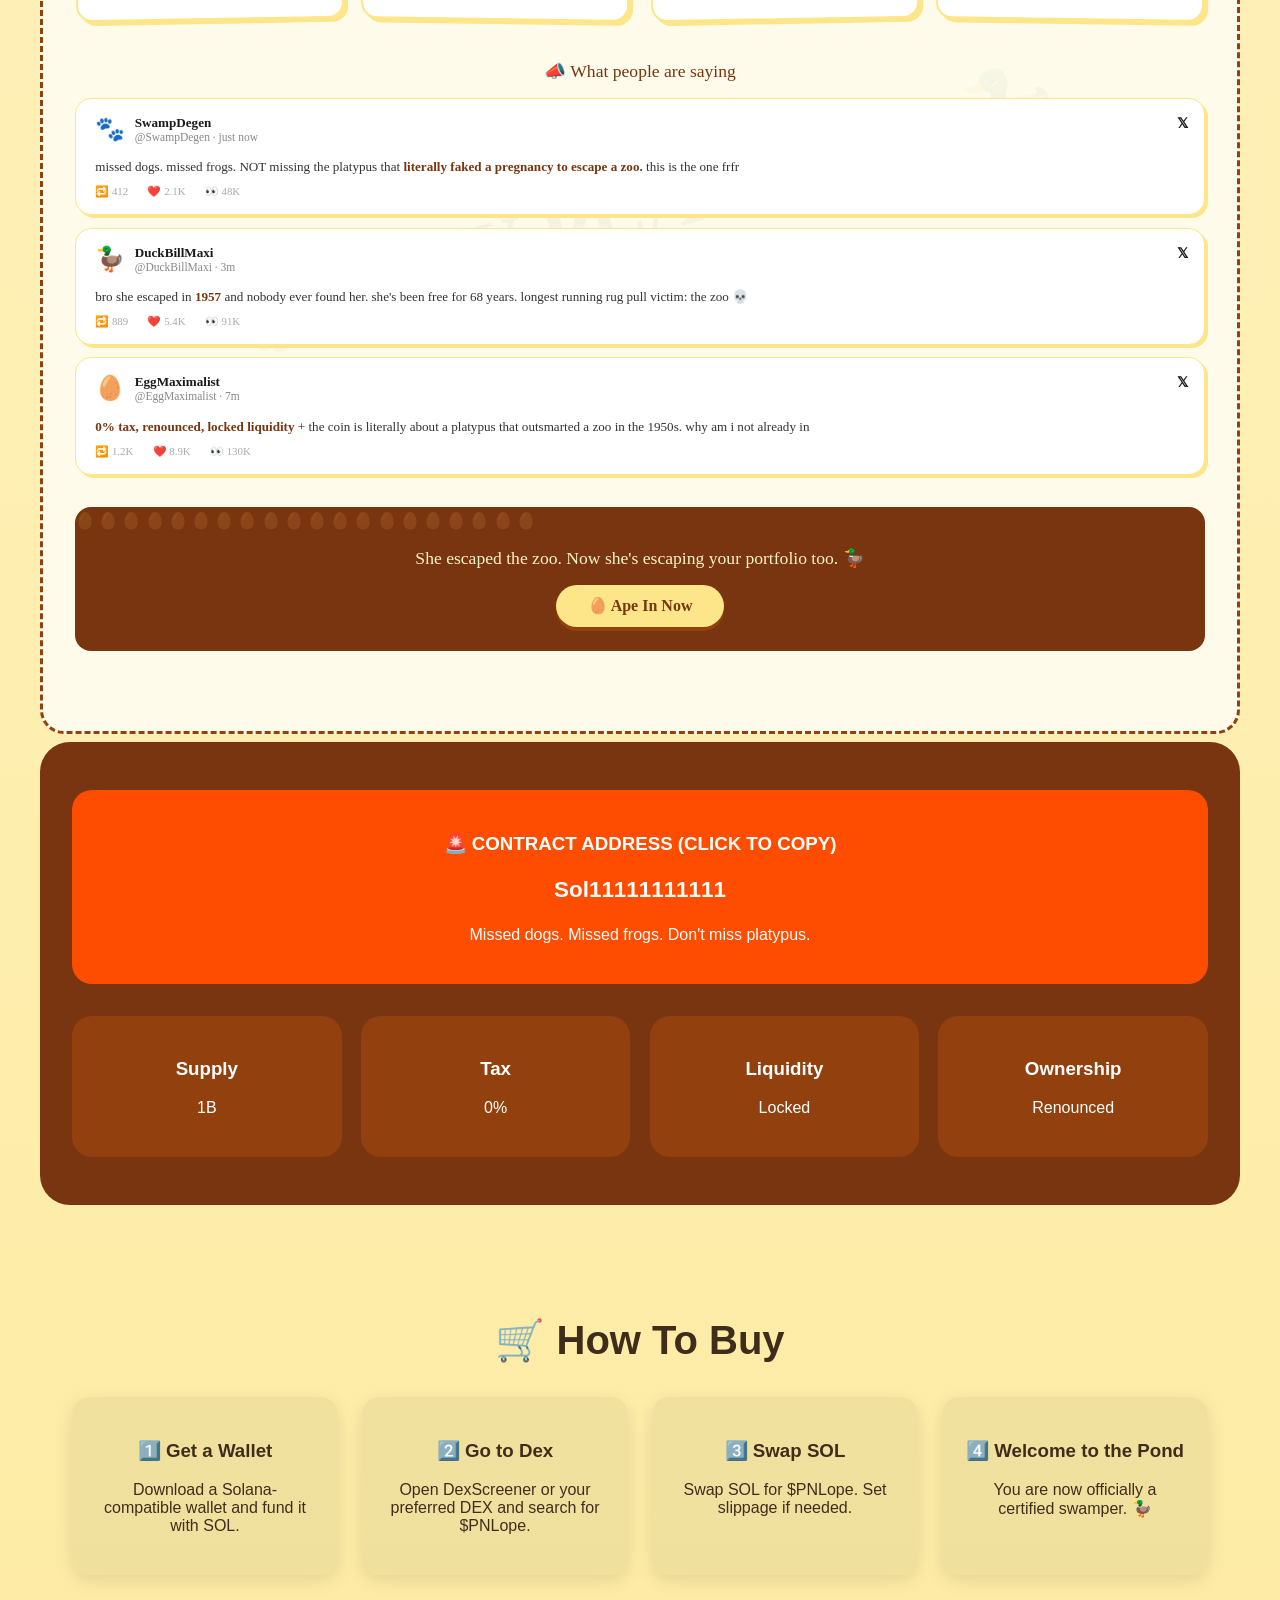
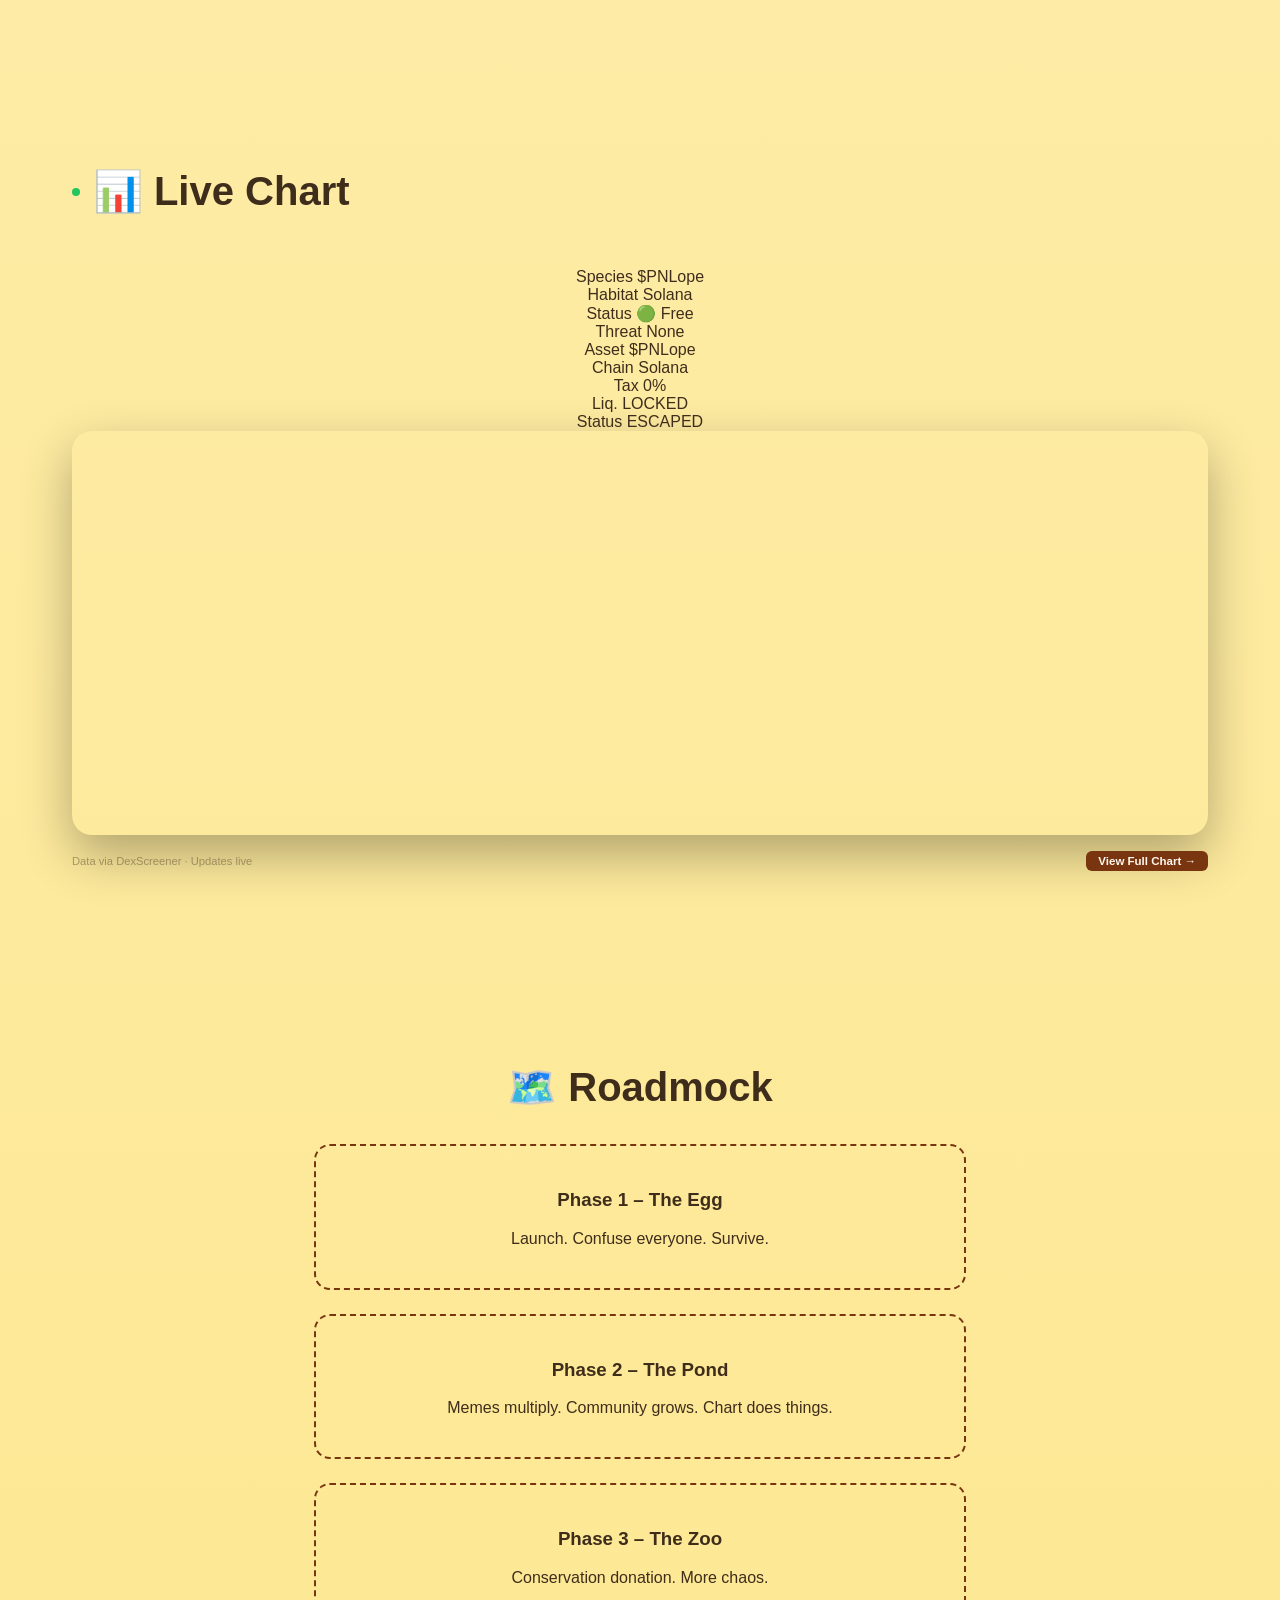
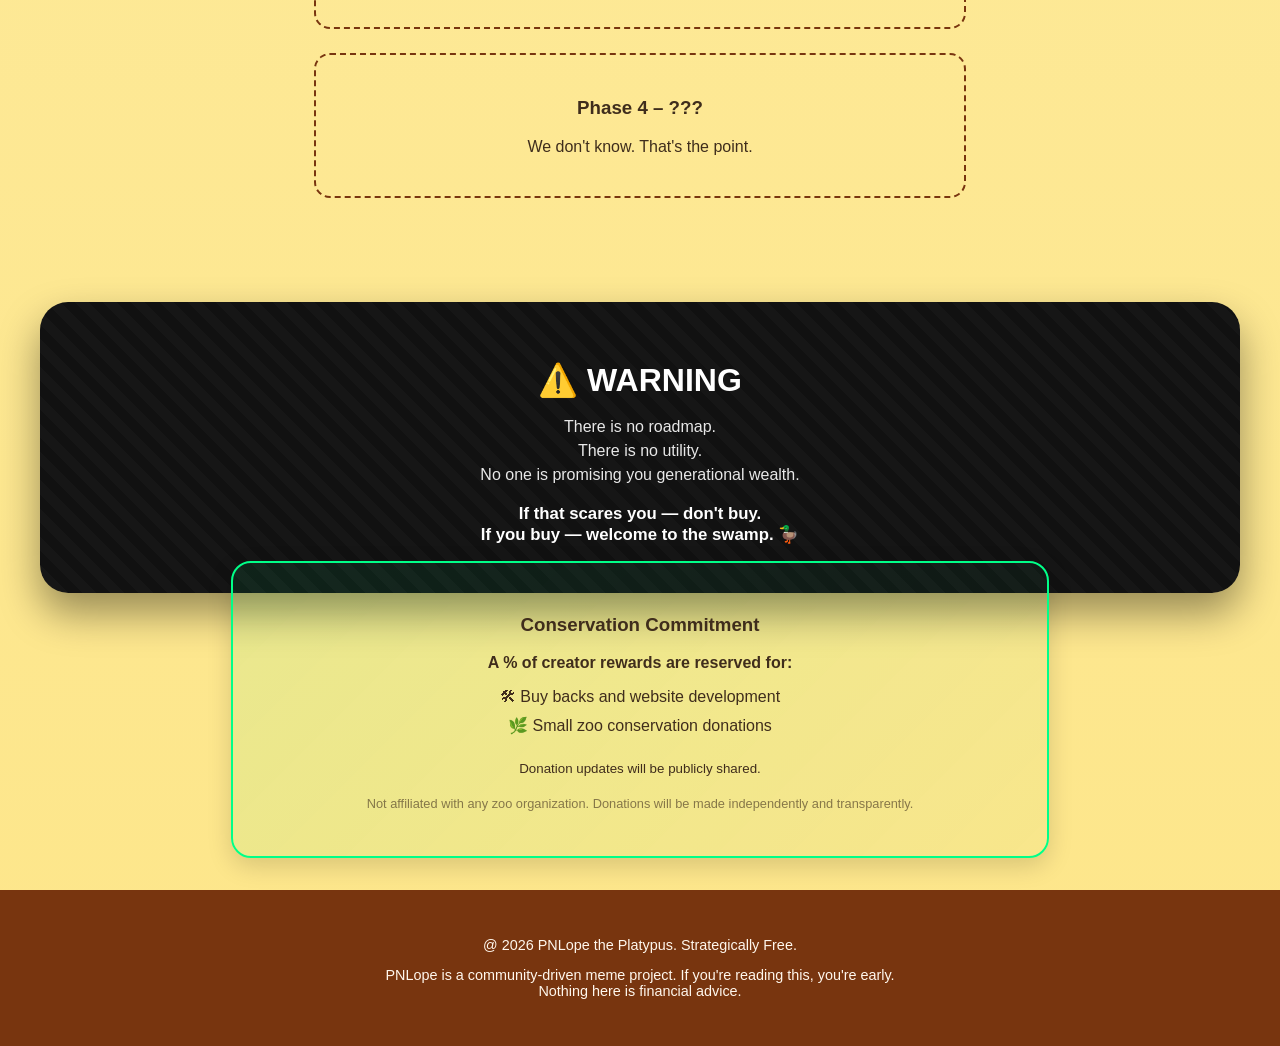
==== commit ad83b736: "Add files via upload" ====
--- a/index.html
+++ b/index.html
@@ -3,18 +3,11 @@
 <head>
 <meta charset="UTF-8" />
 <meta name="viewport" content="width=device-width, initial-scale=1.0" />
-<meta name="description" content="Penelope the Platypus — the meme coin that escaped the zoo.">
-<meta property="og:title" content="$PNLope the Platypus">
-<meta property="og:description" content="Faked a pregnancy. Escaped captivity. Landed on-chain.">
-<meta property="og:image" content="assets/pnlope-no-bg.png">
-<meta name="twitter:card" content="summary_large_image">
-	
 <title>Penelope the Platypus</title>
 
 <link rel="icon" type="image/png" href="assets/iconhead.png">
 <link rel="stylesheet" href="css/style.css">
-<script src="js/main.js" defer></script>
-
+<link rel="stylesheet" href="css/themes.css">
 </head>
 
 <body>
@@ -26,20 +19,15 @@
 <div class="music-toggle" id="musicToggle" title="Toggle music">🎵</div>
 
 <div class="track-picker" id="trackPicker">
-  <button class="track-btn active" data-src="assets/platypus song.mp3" data-theme="">
-    🎵 OG Platypus
-  </button>
-  <button class="track-btn" data-src="assets/track2.mp3" data-theme="theme-pond">
-    🌿 Pond Vibes
-  </button>
-  <button class="track-btn" data-src="assets/track3.mp3" data-theme="theme-escape">
-    🌙 Zoo Escape
-  </button>
+  <button class="track-btn active" data-src="assets/platypus song.mp3" data-theme="">🎵 OG Platypus</button>
+  <button class="track-btn" data-src="assets/track2.mp3" data-theme="theme-pond">🌿 Pond Vibes</button>
+  <button class="track-btn" data-src="assets/track3.mp3" data-theme="theme-escape">🌙 Zoo Escape</button>
 </div>
+
 <header>
   <h1>PNLope the Platypus</h1>
 
-  <p class="header-tagline"> 
+  <p style="font-weight:900;font-size:1.25rem;">
     The platypus that faked pregnancy, escaped captivity, landed on-chain <br>
     and is now escaping your wallet.
   </p>
@@ -48,195 +36,563 @@
     No mercy. Zoo keepers still coping.
   </p>
 
-<div class="socials">
-  <a href="https://x.com/PNLopePlatypus" target="_blank" class="btn x">𝕏</a>
-  <a href="https://x.com" target="_blank" class="btn xc">Community</a>
-  <a href="https://dexscreener.com" target="_blank" class="btn dex">DexScreener</a>
-  <a href="https://pump.fun" target="_blank" class="btn pump">Pump.Fun</a>
-  <a href="https://en.wikipedia.org/wiki/Penelope_(platypus)" target="_blank" class="btn wiki">Wikipedia</a>
-  <a href="https://www.reddit.com/r/todayilearned/comments/1nkp019/til_about_penelope_the_platypus_who_escaped_the/" target="_blank" class="btn reddit">Reddit</a>
-</div>
-
+  <div class="socials">
+    <a href="https://x.com/PNLopePlatypus" target="_blank" class="btn x">𝕏</a>
+    <a href="https://x.com" target="_blank" class="btn xc">Community</a>
+    <a href="https://dexscreener.com" target="_blank" class="btn dex">DexScreener</a>
+    <a href="https://pump.fun" target="_blank" class="btn pump">Pump.Fun</a>
+    <a href="https://en.wikipedia.org/wiki/Penelope_(platypus)" target="_blank" class="btn wiki">Wikipedia</a>
+    <a href="https://www.reddit.com/r/todayilearned/comments/1nkp019/til_about_penelope_the_platypus_who_escaped_the/" target="_blank" class="btn reddit">Reddit</a>
+  </div>
 </header>
 
 <main class="container">
 
-<section class="hero">
-  <img src="assets/pnlope-no-bg.png" alt="Penelope" />
-
-  <div class="story">
-    <div class="token-wrapper">
-      <span class="token-label">$PNLope</span>
+  <!-- ① HERO -->
+  <section class="hero">
+    <img src="assets/pnlope-no-bg.png" alt="Penelope" />
+
+    <div class="story">
+      <div class="token-wrapper">
+        <span class="token-label">$PNLope</span>
         <a href="lore.html" class="scroll-link">
-   	 <span class="scroll-emoji">📜</span>
-  	</a>
-    </div>
-
-    <h2>The Great Escape (1957)</h2>
-    <p>
-      Penelope a duck-billed, web-footed, flat-tailed<br>
-      and <span class="easter-egg" ondblclick="unlockVault()">egg</span>-laying mammal
-      faked a pregnancy, farmed resources,
-      and dipped when the
-      <a href="zookeeper.html" class="no-underline-link">zookeeper</a>
-      wasn’t looking. No one saw it coming.<br>
-      Outsmarted a zoo? What a pure audacity!<br><br>
-      Work smarter. Escape harder. 🧠✨
+          <span class="scroll-emoji">📜</span>
+        </a>
+      </div>
+
+      <h2>The Great Escape (1957)</h2>
+      <p>
+        Penelope — a duck-billed, web-footed, flat-tailed<br>
+        and <span class="easter-egg" ondblclick="unlockVault()">egg</span>-laying mammal —
+        faked a pregnancy, farmed resources,
+        and dipped when the
+        <a href="zookeeper.html" class="no-underline-link">zookeeper</a>
+        wasn't looking. No one saw it coming.<br>
+        Outsmarted a zoo? What pure audacity.<br><br>
+        Work smarter. Escape harder. 🧠✨
+      </p>
+    </div>
+  </section>
+
+<!-- 🟡 OG PLATYPUS EXCLUSIVE SECTION (default theme only) -->
+<section id="section-default">
+
+  <div class="og-title">
+    <h2>🦆 Why Platypus Though?</h2>
+  </div>
+  <span class="og-subtitle">valid question. here's why.</span>
+
+  <div class="og-reasons">
+    <div class="og-reason">
+      <span class="reason-emoji">🥚</span>
+      <h3>She faked a pregnancy</h3>
+      <p>To double her food rations. Before yield farming was even a thing.</p>
+    </div>
+    <div class="og-reason">
+      <span class="reason-emoji">🏃</span>
+      <h3>Escaped a zoo</h3>
+      <p>1957. Taronga Zoo, Sydney. Gone. Still missing. Never caught.</p>
+    </div>
+    <div class="og-reason">
+      <span class="reason-emoji">📖</span>
+      <h3>Wikipedia verified</h3>
+      <p>This is real. Not AI generated lore. She has her own Wikipedia page.</p>
+    </div>
+    <div class="og-reason">
+      <span class="reason-emoji">💸</span>
+      <h3>0% tax. Full send.</h3>
+      <p>No buy tax. No sell tax. No tricks. Just vibes and a platypus.</p>
+    </div>
+  </div>
+
+  <p class="og-posts-title">📣 What people are saying</p>
+
+  <div class="og-posts">
+    <div class="og-post">
+      <span class="post-x">𝕏</span>
+      <div class="post-header">
+        <span class="post-avatar">🐾</span>
+        <div>
+          <div class="post-name">SwampDegen</div>
+          <div class="post-handle">@SwampDegen · just now</div>
+        </div>
+      </div>
+      <p class="post-text">missed dogs. missed frogs. NOT missing the platypus that <strong>literally faked a pregnancy to escape a zoo.</strong> this is the one frfr</p>
+      <div class="post-stats">
+        <span>🔁 412</span>
+        <span>❤️ 2.1K</span>
+        <span>👀 48K</span>
+      </div>
+    </div>
+
+    <div class="og-post">
+      <span class="post-x">𝕏</span>
+      <div class="post-header">
+        <span class="post-avatar">🦆</span>
+        <div>
+          <div class="post-name">DuckBillMaxi</div>
+          <div class="post-handle">@DuckBillMaxi · 3m</div>
+        </div>
+      </div>
+      <p class="post-text">bro she escaped in <strong>1957</strong> and nobody ever found her. she's been free for 68 years. longest running rug pull victim: the zoo 💀</p>
+      <div class="post-stats">
+        <span>🔁 889</span>
+        <span>❤️ 5.4K</span>
+        <span>👀 91K</span>
+      </div>
+    </div>
+
+    <div class="og-post">
+      <span class="post-x">𝕏</span>
+      <div class="post-header">
+        <span class="post-avatar">🥚</span>
+        <div>
+          <div class="post-name">EggMaximalist</div>
+          <div class="post-handle">@EggMaximalist · 7m</div>
+        </div>
+      </div>
+      <p class="post-text"><strong>0% tax, renounced, locked liquidity</strong> + the coin is literally about a platypus that outsmarted a zoo in the 1950s. why am i not already in</p>
+      <div class="post-stats">
+        <span>🔁 1.2K</span>
+        <span>❤️ 8.9K</span>
+        <span>👀 130K</span>
+      </div>
+    </div>
+  </div>
+
+  <div class="og-cta">
+    <p>She escaped the zoo. Now she's escaping your portfolio too. 🦆</p>
+    <a href="https://dexscreener.com" target="_blank">🥚 Ape In Now</a>
+  </div>
+
+</section>
+
+
+  <!-- ② POND VIBES EXCLUSIVE SECTION -->
+  <!-- Slides in when Pond Vibes track is selected -->
+  <section id="section-pond" class="theme-section">
+
+    <div class="pond-title">
+      <h2>🌿 Swamp Intelligence Brief</h2>
+      <span class="pond-issue">Issue No. 1 — Wetlands Division</span>
+    </div>
+
+    <p class="pond-tagline">
+      A nature-backed community token. Rooted in the story of one platypus
+      who outsmarted an entire zoo. Now she's outsmarting the market.
     </p>
 
+    <div class="pond-body">
+
+      <!-- Why buy -->
+      <div class="pond-why">
+        <h3>Why the Swamp Wins</h3>
+
+        <div class="pond-why-item">
+          <span class="why-icon">🦆</span>
+          <div class="why-text">
+            <strong>Real Story. Real Coin.</strong>
+            <span>Penelope actually escaped Taronga Zoo in 1957. Wikipedia-verified. Zookeeper-traumatizing.</span>
+          </div>
+        </div>
+
+        <div class="pond-why-item">
+          <span class="why-icon">🥚</span>
+          <div class="why-text">
+            <strong>Faked pregnancy. Doubled rations.</strong>
+            <span>She played the system before DeFi existed. The OG airdrop farmer.</span>
+          </div>
+        </div>
+
+        <div class="pond-why-item">
+          <span class="why-icon">💧</span>
+          <div class="why-text">
+            <strong>0% tax. No hidden fees.</strong>
+            <span>Pure swamp water. Nothing added. Nothing taken.</span>
+          </div>
+        </div>
+
+        <div class="pond-why-item">
+          <span class="why-icon">🌿</span>
+          <div class="why-text">
+            <strong>Conservation-linked</strong>
+            <span>A percentage of creator rewards goes toward small zoo donations. Penelope would want it that way.</span>
+          </div>
+        </div>
+      </div>
+
+      <!-- Community quotes -->
+      <div class="pond-community">
+        <h3>From the Pond</h3>
+
+        <div class="pond-community-item">
+          <div class="ci-name">🐾 SwampDegen.sol</div>
+          <div class="ci-text">"Missed dogs. Missed frogs. Not missing the platypus. This is the one."</div>
+        </div>
+
+        <div class="pond-community-item">
+          <div class="ci-name">🌿 WetlandWhale</div>
+          <div class="ci-text">"She faked a pregnancy to get more food. That's the most based thing I've ever heard."</div>
+        </div>
+
+        <div class="pond-community-item">
+          <div class="ci-name">🥚 EggMaximalist</div>
+          <div class="ci-text">"0% tax, renounced, locked liquidity. And the story is actually real. Aping in."</div>
+        </div>
+      </div>
+
+    </div>
+    <!-- REMOVED: pond-stats (duplicates tokenomics section below) -->
+    <!-- REMOVED: pond-mission CTA (duplicates floating buy + conservation section) -->
+
+  </section>
+
+
+  <!-- ③ ZOO ESCAPE EXCLUSIVE SECTION -->
+  <!-- Slides in when Zoo Escape track is selected -->
+  <section id="section-escape" class="theme-section">
+
+    <div class="esc-topbar">
+      <span class="esc-filename">C:\BREACH\ASSETS\PNLOPE_DOSSIER_1957.classified</span>
+      <div class="esc-badges">
+        <span class="esc-badge red">⚠ LIVE SIGNAL</span>
+        <span class="esc-badge outline">CLEARANCE: NONE</span>
+      </div>
+    </div>
+
+    <div class="esc-grid">
+
+      <!-- Col 1: Subject file -->
+      <div class="esc-col">
+        <div class="esc-col-title">// SUBJECT FILE</div>
+        <div class="esc-row">
+          <span class="esc-key">Name</span>
+          <span class="esc-val red">PENELOPE</span>
+        </div>
+        <div class="esc-row">
+          <span class="esc-key">Species</span>
+          <span class="esc-val">Duck-billed Platypus</span>
+        </div>
+        <div class="esc-row">
+          <span class="esc-key">Status</span>
+          <span class="esc-val red">AT LARGE — SINCE 1957</span>
+        </div>
+        <div class="esc-row">
+          <span class="esc-key">Last Seen</span>
+          <span class="esc-val">Taronga Zoo, Sydney</span>
+        </div>
+        <div class="esc-row">
+          <span class="esc-key">Method</span>
+          <span class="esc-val">Faked pregnancy. Double rations.</span>
+        </div>
+        <div class="esc-row">
+          <span class="esc-key">Location</span>
+          <span class="esc-val green">SOLANA BLOCKCHAIN</span>
+        </div>
+
+        <div class="threat-meter" style="margin-top:1.2rem;">
+          <div class="tm-label"><span>THREAT LEVEL</span><span>97%</span></div>
+          <div class="threat-bar-bg"><div class="threat-bar-fill" style="width:97%"></div></div>
+          <div class="tm-label"><span>INTELLIGENCE</span><span>100%</span></div>
+          <div class="threat-bar-bg"><div class="threat-bar-fill" style="width:100%"></div></div>
+          <div class="tm-label"><span>RECAPTURE ODDS</span><span>0%</span></div>
+          <div class="threat-bar-bg"><div class="threat-bar-fill" style="width:0%;background:#333;"></div></div>
+        </div>
+      </div>
+
+      <!-- Col 2: Token data -->
+      <div class="esc-col">
+        <div class="esc-col-title">// ASSET DATA</div>
+        <div class="esc-row">
+          <span class="esc-key">Ticker</span>
+          <span class="esc-val big">$PNLope</span>
+        </div>
+        <div class="esc-row">
+          <span class="esc-key">Network</span>
+          <span class="esc-val">Solana</span>
+        </div>
+        <div class="esc-row">
+          <span class="esc-key">Supply</span>
+          <span class="esc-val green">1,000,000,000</span>
+        </div>
+        <div class="esc-row">
+          <span class="esc-key">Buy Tax</span>
+          <span class="esc-val green">0%</span>
+        </div>
+        <div class="esc-row">
+          <span class="esc-key">Sell Tax</span>
+          <span class="esc-val green">0%</span>
+        </div>
+        <div class="esc-row">
+          <span class="esc-key">Liquidity</span>
+          <span class="esc-val green">LOCKED</span>
+        </div>
+        <div class="esc-row">
+          <span class="esc-key">Ownership</span>
+          <span class="esc-val green">RENOUNCED</span>
+        </div>
+        <div class="esc-row">
+          <span class="esc-key">Rug Risk</span>
+          <span class="esc-val red">SHE ALREADY RUGGED THE ZOO</span>
+        </div>
+      </div>
+
+      <!-- Col 3: Analyst notes -->
+      <div class="esc-col">
+        <div class="esc-col-title">// ANALYST NOTES</div>
+        <div class="esc-row" style="flex-direction:column;gap:0.3rem;align-items:flex-start;">
+          <span class="esc-key">Entry signal</span>
+          <span class="esc-val" style="text-align:left;">Token live. Liquidity locked. Ownership renounced. Community forming. Classic early setup.</span>
+        </div>
+        <div class="esc-row" style="flex-direction:column;gap:0.3rem;align-items:flex-start;margin-top:0.5rem;">
+          <span class="esc-key">Narrative strength</span>
+          <span class="esc-val green" style="text-align:left;">MAXIMUM — Wikipedia-verified lore. Actually happened in 1957.</span>
+        </div>
+        <div class="esc-row" style="flex-direction:column;gap:0.3rem;align-items:flex-start;margin-top:0.5rem;">
+          <span class="esc-key">Risk assessment</span>
+          <span class="esc-val" style="text-align:left;">Meme coin. No utility. No roadmap. No promises. DYOR. Don't use rent money.</span>
+        </div>
+        <div class="esc-row" style="flex-direction:column;gap:0.3rem;align-items:flex-start;margin-top:0.5rem;">
+          <span class="esc-key">Verdict</span>
+          <span class="esc-val red" style="text-align:left;font-weight:900;">SHE ESCAPED. YOU DECIDE IF YOU DO TOO.</span>
+        </div>
+      </div>
+
+    </div>
+
+    <div class="esc-intercepts">
+      <div class="esc-intercept-title">// INTERCEPTED COMMUNITY TRANSMISSIONS</div>
+
+      <div class="intercept-item">
+        <div class="int-meta">
+          <span class="int-from">FROM: 0xDegenLord</span>
+          <span>TIMESTAMP: RECENT</span>
+          <span>ENCRYPTED: NO</span>
+        </div>
+        <div class="int-msg">"<strong>0% tax. Renounced. Locked.</strong> And the Wikipedia article is right there. She faked a pregnancy to escape a zoo. I've never aped in faster."</div>
+      </div>
+
+      <div class="intercept-item">
+        <div class="int-meta">
+          <span class="int-from">FROM: QuackTrader.sol</span>
+          <span>TIMESTAMP: RECENT</span>
+          <span>ENCRYPTED: NO</span>
+        </div>
+        <div class="int-msg">"Missed dogs. Missed frogs. Not missing <strong>the platypus that outsmarted an entire zoo.</strong> Early."</div>
+      </div>
+
+      <div class="intercept-item">
+        <div class="int-meta">
+          <span class="int-from">FROM: ZookeeperStillCoping</span>
+          <span>TIMESTAMP: 1957</span>
+          <span>ENCRYPTED: NO</span>
+        </div>
+        <div class="int-msg">"<strong>She's gone.</strong> We don't know how. She doubled her food for three weeks before vanishing. Outsmarted us all."</div>
+      </div>
+    </div>
+
+    <div class="esc-cta">
+      <div class="esc-cta-text">
+        <strong>// ACQUIRE ASSET — WINDOW OPEN</strong>
+        Penelope is live on Solana. 0% tax. Renounced. Locked.
+        The zoo couldn't hold her. Can your portfolio?
+      </div>
+      <a href="https://dexscreener.com" target="_blank" class="esc-cta-btn">⚡ BUY $PNLope</a>
+    </div>
+
+    <div class="esc-footer-line">
+      <span>FILE: PNLOPE_1957.classified ── PAGES: UNKNOWN ── AUTHOR: REDACTED</span>
+      <span>SIGNAL ACTIVE <span class="blink">█</span></span>
+    </div>
+
+  </section>
+
+
+  <!-- ④ CONTRACT ADDRESS + TOKENOMICS -->
+  <section class="tokenomics reveal">
+    <div class="ca-box" id="copy-ca">
+      <h3>🚨 CONTRACT ADDRESS (CLICK TO COPY)</h3>
+      <p style="font-size:1.4rem;font-weight:900;">Sol11111111111</p>
+      <p>Missed dogs. Missed frogs. Don't miss platypus.</p>
+    </div>
+
     <div class="token-grid">
-      <div class="token-storybox"><h3>NOTICE</h3>
-        <p>
-	  She's trying to escape!<br>
-	  Catch her now!<br>
-	  Site is still under construction.<br>
-	  You can still explore the site!<br><br>
-	  Leave some suggestion
-	  <a href ="https://forms.gle/wPybnPiphrphsEWS7" target="_blank">HERE</a>
-        </p>
-      </div>
-    </div>
+      <div class="token-box"><h3>Supply</h3><p>1B</p></div>
+      <div class="token-box"><h3>Tax</h3><p>0%</p></div>
+      <div class="token-box"><h3>Liquidity</h3><p>Locked</p></div>
+      <div class="token-box"><h3>Ownership</h3><p>Renounced</p></div>
+    </div>
+  </section>
+
+
+  <!-- ⑤ HOW TO BUY -->
+  <section class="how-to-buy reveal" id="how-to-buy">
+    <h2>🛒 How To Buy</h2>
+
+    <div class="buy-steps">
+      <div class="step">
+        <h3>1️⃣ Get a Wallet</h3>
+        <p>Download a Solana-compatible wallet and fund it with SOL.</p>
+      </div>
+      <div class="step">
+        <h3>2️⃣ Go to Dex</h3>
+        <p>Open DexScreener or your preferred DEX and search for $PNLope.</p>
+      </div>
+      <div class="step">
+        <h3>3️⃣ Swap SOL</h3>
+        <p>Swap SOL for $PNLope. Set slippage if needed.</p>
+      </div>
+      <div class="step">
+        <h3>4️⃣ Welcome to the Pond</h3>
+        <p>You are now officially a certified swamper. 🦆</p>
+      </div>
+    </div>
+  </section>
+
+
+  <!-- ⑥ LIVE CHART -->
+  <section class="dex-live">
+
+    <div class="dex-header">
+      <div class="dex-title">
+        <div class="dex-live-dot"></div>
+        <div>
+          <h2>📊 Live Chart</h2>
+          <!-- REMOVED: dex-stats-row pills — Network/Tax/Supply already in tokenomics above -->
+        </div>
+      </div>
+    </div>
+
+    <!-- 🌿 Pond Vibes: field station readings (hidden on other themes) -->
+    <div class="dex-readings">
+      <div class="dex-reading">
+        <span class="reading-label">Species</span>
+        <span class="reading-val">$PNLope</span>
+      </div>
+      <div class="dex-reading">
+        <span class="reading-label">Habitat</span>
+        <span class="reading-val">Solana</span>
+      </div>
+      <div class="dex-reading">
+        <span class="reading-label">Status</span>
+        <span class="reading-val">🟢 Free</span>
+      </div>
+      <div class="dex-reading">
+        <span class="reading-label">Threat</span>
+        <span class="reading-val">None</span>
+      </div>
+    </div>
+
+    <!-- 🌙 Zoo Escape: terminal scan cells (hidden on other themes) -->
+    <div class="dex-scanlines">
+      <div class="dex-scan-cell">
+        <span class="sc-label">Asset</span>
+        <span class="sc-val">$PNLope</span>
+      </div>
+      <div class="dex-scan-cell">
+        <span class="sc-label">Chain</span>
+        <span class="sc-val">Solana</span>
+      </div>
+      <div class="dex-scan-cell">
+        <span class="sc-label">Tax</span>
+        <span class="sc-val green">0%</span>
+      </div>
+      <div class="dex-scan-cell">
+        <span class="sc-label">Liq.</span>
+        <span class="sc-val green">LOCKED</span>
+      </div>
+      <div class="dex-scan-cell">
+        <span class="sc-label">Status</span>
+        <span class="sc-val red">ESCAPED</span>
+      </div>
+    </div>
+
+    <div class="dex-frame">
+      <iframe
+        src="https://dexscreener.com/solana/bvjxpww5esbc9za1ifgik1qtexji6lt9ufyktximpesj?embed=1&theme=dark&chart=1&info=0&trades=0"
+        frameborder="0"
+        allowfullscreen>
+      </iframe>
+    </div>
+
+    <div class="dex-footer">
+      <small>Data via DexScreener · Updates live</small>
+      <a href="https://dexscreener.com" target="_blank">View Full Chart →</a>
+    </div>
+
+  </section>
+
+
+  <!-- ⑦ FAKE BUY TICKER -->
+  <div id="buyTicker" class="buy-ticker">
+    <div class="ticker-message"></div>
+    <small class="ticker-disclaimer">*simulation for entertainment*</small>
   </div>
-</section>
-
-<div id="buyTicker" class="buy-ticker">
-  <div class="ticker-message"></div>
-  <small class="ticker-disclaimer">*simulation for entertainment*</small>
-</div>
-
-
-<section class="rug-honesty">
-  <h2>⚠️ WARNING</h2>
-
-  <ul>
-    <li>There is no roadmap.</li>
-    <li>There is no utility.</li>
-    <li>No one is promising you generational wealth.</li>
-  </ul>
-
-  <p class="rug-punchline">
-    If that scares you — don’t buy.<br>
-    If you buy — welcome to the swamp. 🦆
-  </p>
-</section>
-
-<section class="dex-live">
-  <h2>📊 Live Chart</h2>
-
-  <div class="dex-frame">
-    <iframe 
-      src="https://dexscreener.com/solana/bvjxpww5esbc9za1ifgik1qtexji6lt9ufyktximpesj?embed=1&theme=dark&chart=1&info=0&trades=0"
-      frameborder="0"
-      allowfullscreen>
-    </iframe>
-  </div>
-</section>
-
-<section id="pfp-generator">
-  <h2>PNLope Random Generator</h2>
-
-  <!-- your base image already in site -->
-  <img id="baseDuck" src="assets/Profile.png" crossorigin="anonymous" style="display:none;">
-
-  <canvas id="pfpCanvas" width="800" height="800"></canvas>
-
-  <div>
-    <button id="generateBtn">Generate</button>
-    <button id="downloadBtn">Download</button>
-  </div>
-</section>	
-
-<section class="how-to-buy reveal" id="how-to-buy">
-  <h2>🛒 How To Buy</h2>
-
-  <div class="buy-steps">
-    <div class="step">
-      <h3>1️⃣ Get a Wallet</h3>
-      <p>Download a Solana-compatible wallet and fund it with SOL.</p>
-    </div>
-
-    <div class="step">
-      <h3>2️⃣ Go to Dex</h3>
-      <p>Open DexScreener or your preferred DEX and search for $PNLope.</p>
-    </div>
-
-    <div class="step">
-      <h3>3️⃣ Swap SOL</h3>
-      <p>Swap SOL for $PNLope. Set slippage if needed.</p>
-    </div>
-
-    <div class="step">
-      <h3>4️⃣ Welcome to the Pond</h3>
-      <p>You are now officially a certified swamper. 🦆</p>
-    </div>
-  </div>
-</section>
-
-
-<section class="tokenomics reveal">
-  <div class="ca-box" id="copy-ca">
-    <h3>🚨 CONTRACT ADDRESS (CLICK TO COPY)</h3>
-    <p style="font-size:1.4rem;font-weight:900;">
-      Sol11111111111
+
+
+  <!-- ⑧ ROADMOCK -->
+  <section class="roadmock reveal" id="roadmock">
+    <h2>🗺️ Roadmock</h2>
+
+    <div class="mock-phase">
+      <h3>Phase 1 – The Egg</h3>
+      <p>Launch. Confuse everyone. Survive.</p>
+    </div>
+    <div class="mock-phase">
+      <h3>Phase 2 – The Pond</h3>
+      <p>Memes multiply. Community grows. Chart does things.</p>
+    </div>
+    <div class="mock-phase">
+      <h3>Phase 3 – The Zoo</h3>
+      <p>Conservation donation. More chaos.</p>
+    </div>
+    <div class="mock-phase">
+      <h3>Phase 4 – ???</h3>
+      <p>We don't know. That's the point.</p>
+    </div>
+  </section>
+
+
+  <!-- ⑨ WARNING -->
+  <section class="rug-honesty">
+    <h2>⚠️ WARNING</h2>
+
+    <ul>
+      <li>There is no roadmap.</li>
+      <li>There is no utility.</li>
+      <li>No one is promising you generational wealth.</li>
+    </ul>
+
+    <p class="rug-punchline">
+      If that scares you — don't buy.<br>
+      If you buy — welcome to the swamp. 🦆
     </p>
-    <p>Missed dogs. Missed frogs. Don’t miss platypus.</p>
-  </div>
-
-  <div class="token-grid">
-    <div class="token-box"><h3>Supply</h3><p>1B</p></div>
-    <div class="token-box"><h3>Tax</h3><p>0%</p></div>
-    <div class="token-box"><h3>Liquidity</h3><p>Locked</p></div>
-    <div class="token-box"><h3>Ownership</h3><p>Renounced</p></div>
-  </div>
-</section>
-
-<section class="roadmock reveal" id="roadmock">
-  <h2>🗺️ Roadmock</h2>
-
-  <div class="mock-phase">
-    <h3>Phase 1 – The Egg</h3>
-    <p>Launch. Confuse everyone. Survive.</p>
-  </div>
-
-  <div class="mock-phase">
-    <h3>Phase 2 – The Pond</h3>
-    <p>Memes multiply. Community grows. Chart does things.</p>
-  </div>
-
-  <div class="mock-phase">
-    <h3>Phase 3 – The Zoo</h3>
-    <p>Conservation donation. More chaos.</p>
-  </div>
-
-  <div class="mock-phase">
-    <h3>Phase 4 – ???</h3>
-    <p>We don’t know. That’s the point.</p>
-  </div>
-</section>
-
-<section class="conservation-commitment reveal">
-  <h3>Conservation Commitment</h3>
-
-  <p class="commitment-main">
-    A % of creator rewards are reserved for:
-  </p>
-
-  <ul class="commitment-list">
-    <li>🛠 Buy backs and website development</li>
-    <li>🌿 Small zoo conservation donations</li>
-  </ul>
-
-  <div class="donation-goal">
-    <small>Donation updates will be publicly shared.</small>
-  </div>
-
-  <p class="disclaimer">
-    Not affiliated with any zoo organization. Donations will be made
-    independently and transparently.
-  </p>
-</section>
-
-
+  </section>
+
+
+  <!-- ⑩ CONSERVATION — kept once, removed from pond-mission duplicate -->
+  <section class="conservation-commitment reveal">
+    <h3>Conservation Commitment</h3>
+
+    <p class="commitment-main">A % of creator rewards are reserved for:</p>
+
+    <ul class="commitment-list">
+      <li>🛠 Buy backs and website development</li>
+      <li>🌿 Small zoo conservation donations</li>
+    </ul>
+
+    <div class="donation-goal">
+      <small>Donation updates will be publicly shared.</small>
+    </div>
+
+    <p class="disclaimer">
+      Not affiliated with any zoo organization. Donations will be made
+      independently and transparently.
+    </p>
+  </section>
+
+
+  <!-- ⑪ EASTER EGG (hidden by default) -->
   <section id="secret" class="meme-vault">
     <h2>🕵️ Secret Egg Nest</h2>
     <p>You found Penelope with her eggs!<br>You are smart!</p>
@@ -250,16 +606,15 @@
 </a>
 
 <footer>
-<p>© 2026 PNLope the Platypus. Strategically Free.</p>
-<p>PNLope is a community-driven meme project...</p>
+  <p>@ 2026 PNLope the Platypus. Strategically Free.</p>
+  <p>
+    PNLope is a community-driven meme project. If you're reading this, you're early.<br>
+    Nothing here is financial advice.
+  </p>
 </footer>
-	
+
+<script src="js/main.js" defer></script>
+<script src="js/theme-switcher.js" defer></script>
+
 </body>
 </html>
-
-
-
-
-
-
-
--- a/css/style.css
+++ b/css/style.css
@@ -334,8 +334,9 @@
 /* FAKE BUY */
 .buy-ticker {
   position: fixed;
-  bottom: 200px; /* above your buy button */
-  right: 20px;
+  bottom: 20px;
+  left: 20px;
+  right: auto;
   background: #111;
   color: #00ff88;
   padding: 12px 18px;
@@ -358,19 +359,19 @@
 /* 📱 Mobile Optimization */
 @media (max-width: 600px) {
   .buy-ticker {
-    left: 50%;
+    left: 12px;
     right: auto;
-    transform: translate(-50%, 20px);
-    bottom: 200px;
-    width: 90%;
-    max-width: none;
-    text-align: center;
+    transform: translateY(20px);
+    bottom: 20px;
+    width: auto;
+    max-width: 75%;
+    text-align: left;
     font-size: 13px;
     padding: 10px 14px;
   }
 
   .buy-ticker.show {
-    transform: translate(-50%, 0);
+    transform: translateY(0);
   }
 }
 
@@ -635,4 +636,3 @@
 
 
 
-
--- a/css/themes.css
+++ b/css/themes.css
@@ -0,0 +1,2259 @@
+/* ============================================================
+   PENELOPE THEME SYSTEM — FULL REDESIGN EDITION
+   
+   🌿 POND VIBES  = "Botanical Gazette" — editorial nature magazine
+                    Serif type. Organic shapes. Asymmetric layout.
+                    Feels like a luxury nature journal.
+
+   🌙 ZOO ESCAPE  = "BREACH//TERMINAL" — hacker manifesto
+                    Monospace everything. Warning tape. Data tables.
+                    Feels like a leaked classified document.
+============================================================ */
+
+/* ── Smooth transitions ── */
+body, header, footer, main, section,
+.story, .tokenomics, .token-box, .token-storybox,
+.ca-box, .mock-phase, .music-toggle, .track-btn,
+.floating-buy, .step, .btn, h1, h2, h3, p, li,
+.hero, .container, .socials {
+  transition:
+    background       0.8s ease,
+    background-color 0.8s ease,
+    color            0.6s ease,
+    border-color     0.5s ease,
+    box-shadow       0.5s ease,
+    border-radius    0.6s ease,
+    letter-spacing   0.4s ease;
+}
+
+/* ============================================================
+   DEFAULT
+============================================================ */
+body {
+  cursor: url("data:image/svg+xml,<svg xmlns='http://www.w3.org/2000/svg' width='32' height='32'><text y='26' font-size='26'>🐾</text></svg>") 8 8, auto;
+}
+
+
+/* ╔══════════════════════════════════════════════════════════╗
+   ║  🌿  POND VIBES — BOTANICAL GAZETTE                      ║
+   ║  Luxury nature editorial. Serif. Organic blobs.          ║
+   ║  Asymmetric. Lush. Like a swamp witch's journal.         ║
+   ╚══════════════════════════════════════════════════════════╝ */
+
+body.theme-pond {
+  font-family: 'Georgia', 'Palatino Linotype', 'Book Antiqua', serif;
+  background: #f0f7ee;
+  color: #1a2e1a;
+  cursor: url("data:image/svg+xml,<svg xmlns='http://www.w3.org/2000/svg' width='32' height='32'><text y='26' font-size='26'>🌿</text></svg>") 8 8, auto;
+}
+
+body.theme-pond::before {
+  content: '';
+  position: fixed;
+  inset: 0;
+  background:
+    radial-gradient(ellipse 80% 60% at 15% 20%, rgba(34,197,94,0.06) 0%, transparent 60%),
+    radial-gradient(ellipse 60% 80% at 85% 70%, rgba(21,128,61,0.05) 0%, transparent 60%),
+    radial-gradient(ellipse 40% 40% at 50% 50%, rgba(187,247,208,0.08) 0%, transparent 70%);
+  pointer-events: none;
+  z-index: 0;
+  animation: botanicalBreath 15s ease-in-out infinite alternate;
+}
+
+@keyframes botanicalBreath {
+  0%   { opacity: 0.6; transform: scale(1); }
+  100% { opacity: 1;   transform: scale(1.02); }
+}
+
+body.theme-pond > *:not(.music-toggle):not(.track-picker):not(.floating-buy):not(#theme-particles) {
+  position: relative;
+  z-index: 1;
+}
+
+/* HEADER: magazine cover, left-aligned, diagonal clip */
+body.theme-pond header {
+  background: #14532d;
+  background-image:
+    radial-gradient(ellipse 100% 60% at 50% 100%, rgba(0,0,0,0.3) 0%, transparent 70%),
+    radial-gradient(ellipse 60% 80% at 80% 20%, rgba(134,239,172,0.1) 0%, transparent 60%);
+  color: #f0fdf4;
+  padding: 5rem 3rem 7rem;
+  text-align: left;
+  position: relative;
+  overflow: hidden;
+  clip-path: polygon(0 0, 100% 0, 100% 88%, 55% 100%, 0 88%);
+  margin-bottom: -3rem;
+  border-bottom: none;
+}
+
+body.theme-pond header::before {
+  content: 'Vol. I — The Great Escape — Est. 1957';
+  position: absolute;
+  top: 1.2rem;
+  right: 2rem;
+  font-size: 0.7rem;
+  letter-spacing: 0.25em;
+  text-transform: uppercase;
+  opacity: 0.4;
+  font-style: italic;
+}
+
+/* Floating blob decoration */
+body.theme-pond header::after {
+  content: '';
+  position: absolute;
+  bottom: 20%;
+  right: -8%;
+  width: 420px;
+  height: 420px;
+  border-radius: 60% 40% 55% 45% / 45% 55% 40% 60%;
+  background: rgba(134,239,172,0.07);
+  animation: blobFloat 10s ease-in-out infinite alternate;
+  pointer-events: none;
+}
+
+@keyframes blobFloat {
+  0%   { transform: scale(1) rotate(0deg);   border-radius: 60% 40% 55% 45% / 45% 55% 40% 60%; }
+  100% { transform: scale(1.1) rotate(15deg); border-radius: 45% 55% 40% 60% / 60% 40% 55% 45%; }
+}
+
+body.theme-pond header h1 {
+  font-family: 'Georgia', serif;
+  font-size: 5.5rem;
+  font-weight: 400;
+  font-style: italic;
+  color: #bbf7d0;
+  text-shadow: 0 4px 20px rgba(0,0,0,0.3);
+  letter-spacing: -0.02em;
+  line-height: 0.95;
+  margin-bottom: 1.5rem;
+  animation: pondGlow 4s ease-in-out infinite alternate;
+}
+
+@keyframes pondGlow {
+  0%   { text-shadow: 0 4px 20px rgba(0,0,0,0.3), 0 0 30px rgba(134,239,172,0.1); }
+  100% { text-shadow: 0 4px 20px rgba(0,0,0,0.3), 0 0 60px rgba(134,239,172,0.25); }
+}
+
+body.theme-pond .header-tagline {
+  font-weight: 400;
+  font-style: italic;
+  font-size: 1.1rem;
+  border-left: 3px solid #4ade80;
+  padding-left: 1rem;
+  max-width: 460px;
+  line-height: 1.7;
+}
+
+body.theme-pond .socials {
+  justify-content: flex-start;
+  margin-top: 2rem;
+}
+
+/* HERO: magazine columns, organic image */
+body.theme-pond .hero {
+  grid-template-columns: 1.2fr 0.8fr;
+  gap: 4rem;
+  padding: 5rem 0 2rem;
+  align-items: start;
+}
+
+body.theme-pond .hero img {
+  border-radius: 55% 45% 60% 40% / 40% 60% 45% 55%;
+  box-shadow:
+    0 30px 80px rgba(20,83,45,0.25),
+    0 0 0 8px rgba(187,247,208,0.3),
+    0 0 0 16px rgba(134,239,172,0.1);
+  animation: imgFloat 8s ease-in-out infinite alternate;
+}
+
+@keyframes imgFloat {
+  0%   { border-radius: 55% 45% 60% 40% / 40% 60% 45% 55%; transform: translateY(0); }
+  100% { border-radius: 45% 55% 40% 60% / 60% 40% 55% 45%; transform: translateY(-12px); }
+}
+
+body.theme-pond .story {
+  background: transparent;
+  box-shadow: none;
+  border: none;
+  border-left: 4px solid #4ade80;
+  border-radius: 0;
+  padding: 0 0 0 2rem;
+  color: #1a2e1a;
+}
+
+body.theme-pond .token-label {
+  font-family: 'Georgia', serif;
+  font-style: italic;
+  font-weight: 400;
+  color: #14532d;
+  font-size: 3rem;
+  letter-spacing: 0.05em;
+  text-shadow: none;
+}
+
+body.theme-pond .token-wrapper {
+  position: static;
+  transform: none;
+  justify-content: flex-start;
+  margin-bottom: 1.5rem;
+}
+
+body.theme-pond .story h2 {
+  color: #14532d;
+  font-style: italic;
+}
+
+body.theme-pond .story p { color: #2d4a2d; }
+
+/* SECTIONS */
+body.theme-pond .rug-honesty {
+  background: #14532d;
+  border-radius: 0 80px 0 80px;
+  border: none;
+  box-shadow: 0 30px 60px rgba(20,83,45,0.2);
+  position: relative;
+  overflow: hidden;
+}
+
+body.theme-pond .rug-honesty::before {
+  content: '⚠';
+  position: absolute;
+  font-size: 14rem;
+  opacity: 0.04;
+  right: -1rem;
+  bottom: -2rem;
+}
+
+body.theme-pond .dex-live {
+  background: #f7fef7;
+  border-radius: 40px;
+  border: 2px solid #bbf7d0;
+  box-shadow: 0 20px 60px rgba(20,83,45,0.08);
+}
+
+body.theme-pond .dex-frame {
+  box-shadow: none;
+  border-radius: 28px;
+  border: 1px solid #bbf7d0;
+  overflow: hidden;
+}
+
+body.theme-pond .tokenomics {
+  background: #14532d;
+  border-radius: 80px 0 80px 0;
+  padding: 5rem 3rem;
+  position: relative;
+  overflow: hidden;
+  border: none;
+}
+
+body.theme-pond .tokenomics::after {
+  content: '$PNLope';
+  position: absolute;
+  font-size: 8rem;
+  font-style: italic;
+  opacity: 0.04;
+  right: 2rem;
+  bottom: 1rem;
+  white-space: nowrap;
+  font-family: 'Georgia', serif;
+  pointer-events: none;
+}
+
+body.theme-pond .token-box {
+  background: rgba(187,247,208,0.12);
+  border: 1px solid rgba(187,247,208,0.25);
+  border-radius: 40px 10px 40px 10px;
+  color: #bbf7d0;
+}
+
+body.theme-pond .token-box h3 {
+  font-style: italic;
+  font-weight: 400;
+  font-size: 0.85rem;
+  letter-spacing: 0.12em;
+  text-transform: uppercase;
+  color: #86efac;
+}
+
+body.theme-pond .token-storybox {
+  background: rgba(187,247,208,0.1);
+  border: 1px solid rgba(187,247,208,0.2);
+  border-radius: 30px 8px 30px 8px;
+  color: #bbf7d0;
+}
+
+body.theme-pond .ca-box {
+  background: #166534;
+  border: none;
+  border-radius: 60px;
+  box-shadow: 0 20px 60px rgba(20,83,45,0.4), inset 0 1px 0 rgba(255,255,255,0.1);
+  color: #f0fdf4;
+}
+
+body.theme-pond .ca-box h3 {
+  font-style: italic;
+  font-weight: 400;
+  letter-spacing: 0.08em;
+}
+
+body.theme-pond .roadmock {
+  background: #f7fef7;
+  border-radius: 0 60px 0 60px;
+  border: 2px solid #bbf7d0;
+}
+
+body.theme-pond .mock-phase {
+  border: none;
+  border-bottom: 1px solid rgba(20,83,45,0.12);
+  border-radius: 0;
+  background: transparent;
+  text-align: left;
+  padding: 1.5rem 0;
+  max-width: 700px;
+}
+
+body.theme-pond .mock-phase h3 {
+  font-style: italic;
+  font-weight: 400;
+  color: #14532d;
+  font-size: 1.25rem;
+}
+
+body.theme-pond .mock-phase:hover {
+  background: rgba(187,247,208,0.2);
+  border-radius: 16px;
+  padding: 1.5rem 1.5rem;
+  transform: translateX(8px);
+  box-shadow: none;
+  border-color: transparent;
+}
+
+body.theme-pond .how-to-buy {
+  background: #f0fdf4;
+  border-radius: 60px 0 60px 0;
+  border: 2px solid rgba(20,83,45,0.1);
+}
+
+body.theme-pond .step {
+  background: white;
+  border: none;
+  border-top: 3px solid #4ade80;
+  border-radius: 0 0 24px 24px;
+  box-shadow: 0 8px 30px rgba(20,83,45,0.07);
+}
+
+body.theme-pond .step h3 {
+  color: #14532d;
+  font-style: italic;
+  font-weight: 400;
+}
+
+body.theme-pond .step:hover {
+  box-shadow: 0 16px 40px rgba(20,83,45,0.12);
+}
+
+body.theme-pond .conservation-commitment {
+  border: 2px solid #4ade80;
+  background: white;
+  border-radius: 40px;
+  box-shadow: 0 20px 60px rgba(20,83,45,0.08);
+}
+
+/* TYPOGRAPHY */
+body.theme-pond h2 {
+  font-family: 'Georgia', serif;
+  font-weight: 400;
+  font-style: italic;
+  color: #14532d;
+  letter-spacing: -0.01em;
+}
+
+body.theme-pond h3 {
+  font-family: 'Georgia', serif;
+  color: #166534;
+}
+
+body.theme-pond a:not(.btn):not(.no-underline-link):not(.track-btn):not(.floating-buy) {
+  color: #16a34a;
+}
+
+/* BUTTONS */
+body.theme-pond .btn { border-radius: 6px; }
+body.theme-pond .btn.x,
+body.theme-pond .btn.xc  { background: #14532d; color: #bbf7d0; }
+body.theme-pond .btn.dex { background: #16a34a; color: white; }
+body.theme-pond .btn.wiki { background: white; color: #14532d; border: 1px solid #bbf7d0; }
+body.theme-pond .btn.reddit { background: #14532d; color: #86efac; }
+body.theme-pond .btn.pump {
+  background-image: linear-gradient(to right, #16a34a 0%, #16a34a 50%, white 50%, white 100%);
+  color: #14532d;
+}
+
+body.theme-pond .floating-buy {
+  background: #14532d;
+  color: #bbf7d0;
+  border-radius: 10px;
+  font-family: 'Georgia', serif;
+  font-style: italic;
+  letter-spacing: 0.05em;
+  box-shadow: 0 15px 40px rgba(20,83,45,0.4);
+}
+
+body.theme-pond .music-toggle {
+  background: #14532d;
+  color: #4ade80;
+  border: 2px solid #4ade80;
+  border-radius: 50%;
+  box-shadow: 0 8px 25px rgba(20,83,45,0.4);
+}
+
+body.theme-pond .track-btn {
+  background: #14532d;
+  color: #bbf7d0;
+  border-color: rgba(187,247,208,0.3);
+  font-family: 'Georgia', serif;
+  font-style: italic;
+  border-radius: 6px;
+}
+
+body.theme-pond .track-btn.active {
+  background: #166534;
+  border-color: #4ade80;
+  color: white;
+}
+
+body.theme-pond .buy-ticker {
+  background: #14532d;
+  color: #4ade80;
+  border: 1px solid rgba(74,222,128,0.4);
+  border-radius: 8px;
+}
+
+body.theme-pond footer {
+  background: #14532d;
+  color: #86efac;
+  font-style: italic;
+  border-top: none;
+  clip-path: polygon(0 20%, 40% 0, 100% 20%, 100% 100%, 0 100%);
+  padding-top: 5rem;
+}
+
+/* PARTICLES */
+.bubble-particle {
+  position: fixed;
+  border-radius: 50%;
+  border: 1.5px solid rgba(74,222,128,0.3);
+  background: radial-gradient(circle at 35% 35%, rgba(74,222,128,0.12), rgba(74,222,128,0.02));
+  pointer-events: none;
+  z-index: 0;
+  animation: riseUp var(--dur, 6s) ease-in infinite var(--delay, 0s);
+  opacity: 0;
+}
+
+@keyframes riseUp {
+  0%   { transform: translateY(0) translateX(0) scale(1); opacity: 0; }
+  8%   { opacity: 0.6; }
+  80%  { opacity: 0.2; }
+  100% { transform: translateY(-100vh) translateX(var(--drift, 20px)) scale(1.4); opacity: 0; }
+}
+
+
+/* ╔══════════════════════════════════════════════════════════╗
+   ║  🌙  ZOO ESCAPE — BREACH//TERMINAL                       ║
+   ║  Hacker manifesto. Leaked classified doc.                ║
+   ║  Monospace. Warning tape. Red alerts. CRT scanlines.     ║
+   ║  Feels like you're not supposed to be here.              ║
+   ╚══════════════════════════════════════════════════════════╝ */
+
+body.theme-escape {
+  font-family: 'Courier New', 'Lucida Console', monospace;
+  background: #080808;
+  color: #cccccc;
+  cursor: url("data:image/svg+xml,<svg xmlns='http://www.w3.org/2000/svg' width='32' height='32'><text y='26' font-size='26'>⭐</text></svg>") 14 14, auto;
+}
+
+/* CRT scanlines */
+body.theme-escape::before {
+  content: '';
+  position: fixed;
+  inset: 0;
+  background: repeating-linear-gradient(
+    0deg,
+    transparent,
+    transparent 2px,
+    rgba(255,255,255,0.012) 2px,
+    rgba(255,255,255,0.012) 4px
+  );
+  pointer-events: none;
+  z-index: 9998;
+  animation: scanroll 6s linear infinite;
+}
+
+body.theme-escape::after {
+  content: '';
+  position: fixed;
+  inset: 0;
+  background: radial-gradient(ellipse 85% 85% at 50% 50%, transparent 55%, rgba(0,0,0,0.75) 100%);
+  pointer-events: none;
+  z-index: 9997;
+}
+
+@keyframes scanroll {
+  0%   { background-position: 0 0; }
+  100% { background-position: 0 80px; }
+}
+
+body.theme-escape > *:not(.music-toggle):not(.track-picker):not(.floating-buy):not(#theme-particles) {
+  position: relative;
+  z-index: 1;
+}
+
+/* HEADER: classified breach alert */
+body.theme-escape header {
+  background: #080808;
+  color: #ff3c00;
+  padding: 0;
+  text-align: left;
+  border-bottom: 1px solid #1a1a1a;
+  position: relative;
+}
+
+/* Scrolling warning ticker */
+body.theme-escape header::before {
+  content: '⚠ CLASSIFIED ⚠ UNAUTHORIZED ACCESS DETECTED ⚠ BREACH IN PROGRESS ⚠ PENELOPE LOCATION UNKNOWN ⚠ CLASSIFIED ⚠ UNAUTHORIZED ACCESS DETECTED ⚠';
+  display: block;
+  background: #ff3c00;
+  color: #080808;
+  font-size: 0.65rem;
+  font-weight: 900;
+  letter-spacing: 0.15em;
+  padding: 5px 0;
+  white-space: nowrap;
+  overflow: hidden;
+  animation: marquee 14s linear infinite;
+}
+
+@keyframes marquee {
+  0%   { text-indent: 100%; }
+  100% { text-indent: -300%; }
+}
+
+body.theme-escape header h1 {
+  font-family: 'Courier New', monospace;
+  font-size: 4rem;
+  font-weight: 900;
+  color: #ffffff;
+  letter-spacing: 0.06em;
+  text-transform: uppercase;
+  padding: 2.5rem 2rem 0.5rem;
+  text-shadow: 0 0 8px rgba(255,60,0,0.4), 2px 2px 0 rgba(255,60,0,0.15);
+  animation: terminalGlitch 7s infinite;
+  position: relative;
+}
+
+body.theme-escape header h1::before {
+  content: 'C:\\ZOO\\ESCAPED\\';
+  display: block;
+  font-size: 0.65rem;
+  color: #ff3c00;
+  letter-spacing: 0.12em;
+  margin-bottom: 0.4rem;
+  font-weight: 400;
+}
+
+body.theme-escape header h1::after {
+  content: '_';
+  animation: blink 1s step-end infinite;
+  color: #ff3c00;
+}
+
+@keyframes blink {
+  0%, 100% { opacity: 1; }
+  50%       { opacity: 0; }
+}
+
+@keyframes terminalGlitch {
+  0%, 85%, 100% { transform: none; }
+  86% { transform: translateX(-3px); text-shadow: 3px 0 #ff3c00, -3px 0 #00ffff; }
+  87% { transform: translateX(3px); clip-path: polygon(0 30%, 100% 30%, 100% 55%, 0 55%); }
+  88% { transform: none; clip-path: none; }
+}
+
+body.theme-escape .header-tagline {
+  font-weight: 400;
+  font-size: 0.85rem;
+  color: #666;
+  letter-spacing: 0.05em;
+  border-left: 3px solid #ff3c00;
+  padding-left: 1rem;
+  margin: 0.5rem 2rem 0;
+}
+
+body.theme-escape header p:not(.header-tagline) {
+  font-size: 0.75rem;
+  color: #444;
+  padding: 0 2rem;
+  letter-spacing: 0.05em;
+}
+
+body.theme-escape .socials {
+  justify-content: flex-start;
+  padding: 1.5rem 2rem 2rem;
+  border-top: 1px solid #1a1a1a;
+  margin-top: 1rem;
+  gap: 0.6rem;
+}
+
+/* HERO: data file layout */
+body.theme-escape .hero {
+  grid-template-columns: 0.65fr 1.35fr;
+  gap: 2.5rem;
+  padding: 2.5rem 0;
+  align-items: start;
+  border-top: 1px solid #1a1a1a;
+}
+
+body.theme-escape .hero img {
+  border-radius: 0;
+  filter: grayscale(40%) contrast(1.1);
+  border: 1px solid #2a2a2a;
+  box-shadow: 4px 4px 0 #ff3c00, 8px 8px 0 rgba(255,60,0,0.15);
+}
+
+body.theme-escape .story {
+  background: #0d0d0d;
+  border: 1px solid #2a2a2a;
+  border-top: 2px solid #ff3c00;
+  border-radius: 0;
+  box-shadow: none;
+  padding: 1.5rem;
+}
+
+body.theme-escape .story::before {
+  content: '[FILE: PENELOPE_ESCAPE_1957.log] ── [STATUS: ACTIVE] ── [ENCRYPTED: NO]';
+  display: block;
+  font-size: 0.6rem;
+  color: #ff3c00;
+  letter-spacing: 0.08em;
+  padding-bottom: 0.8rem;
+  border-bottom: 1px solid #1a1a1a;
+  margin-bottom: 1rem;
+  white-space: nowrap;
+  overflow: hidden;
+  text-overflow: ellipsis;
+}
+
+body.theme-escape .token-label {
+  font-family: 'Courier New', monospace;
+  color: #ff3c00;
+  font-size: 2rem;
+  letter-spacing: 0.3em;
+  text-transform: uppercase;
+  text-shadow: 0 0 10px rgba(255,60,0,0.5);
+}
+
+body.theme-escape .token-wrapper {
+  position: static;
+  transform: none;
+  justify-content: flex-start;
+  margin-bottom: 1rem;
+}
+
+body.theme-escape .story h2 {
+  font-size: 0.9rem;
+  letter-spacing: 0.12em;
+  color: #ffffff;
+  text-transform: uppercase;
+  margin-top: 0;
+  border-left: none;
+  padding-left: 0;
+  border-bottom: 1px solid #1a1a1a;
+  padding-bottom: 0.5rem;
+}
+
+body.theme-escape .story h2::before { content: none; }
+
+body.theme-escape .story p {
+  font-size: 0.82rem;
+  line-height: 1.9;
+  color: #999;
+}
+
+/* SECTIONS */
+body.theme-escape h2 {
+  font-size: 0.75rem;
+  letter-spacing: 0.3em;
+  text-transform: uppercase;
+  color: #ff3c00;
+  border-left: 3px solid #ff3c00;
+  padding-left: 1rem;
+  padding-bottom: 0.5rem;
+  border-bottom: 1px solid #1a1a1a;
+  margin-bottom: 2rem;
+}
+
+body.theme-escape h2::before {
+  content: '> ';
+  color: #444;
+}
+
+body.theme-escape h3 {
+  color: #ffffff;
+  font-size: 0.82rem;
+  letter-spacing: 0.1em;
+  text-transform: uppercase;
+}
+
+body.theme-escape section {
+  border-bottom: 1px solid #111;
+}
+
+body.theme-escape .rug-honesty {
+  background: #0d0d0d;
+  border: 1px solid #ff3c00;
+  border-radius: 0;
+  border-left: 4px solid #ff3c00;
+  box-shadow: -8px 0 30px rgba(255,60,0,0.08);
+  background-image: repeating-linear-gradient(
+    45deg, transparent, transparent 15px,
+    rgba(255,60,0,0.02) 15px, rgba(255,60,0,0.02) 30px
+  );
+}
+
+body.theme-escape .rug-honesty h2 { color: #ff3c00; }
+
+body.theme-escape .rug-honesty ul { list-style: none; padding: 0; }
+
+body.theme-escape .rug-honesty li {
+  font-size: 0.85rem;
+  letter-spacing: 0.05em;
+}
+
+body.theme-escape .rug-honesty li::before {
+  content: '[ ] ';
+  color: #ff3c00;
+}
+
+body.theme-escape .rug-punchline {
+  color: #ffffff;
+  border-top: 1px dashed #222;
+  padding-top: 1rem;
+  margin-top: 1rem;
+  font-size: 0.9rem;
+}
+
+body.theme-escape .dex-live {
+  background: #0d0d0d;
+  border: 1px solid #1a1a1a;
+}
+
+body.theme-escape .dex-frame {
+  border: 1px solid #2a2a2a;
+  border-radius: 0;
+  box-shadow: none;
+}
+
+body.theme-escape .tokenomics {
+  background: #0d0d0d;
+  border: 1px solid #1a1a1a;
+  border-left: 3px solid #ff3c00;
+  border-radius: 0;
+  padding: 2rem;
+}
+
+body.theme-escape .token-grid {
+  gap: 1px;
+  background: #1a1a1a;
+  border: 1px solid #1a1a1a;
+}
+
+body.theme-escape .token-box {
+  background: #0d0d0d;
+  border: none;
+  border-radius: 0;
+  padding: 1.5rem;
+  color: #cccccc;
+}
+
+body.theme-escape .token-box h3 {
+  font-size: 0.6rem;
+  letter-spacing: 0.2em;
+  color: #555;
+  text-transform: uppercase;
+  margin-bottom: 0.4rem;
+}
+
+body.theme-escape .token-box p {
+  font-size: 1.8rem;
+  font-weight: 900;
+  color: #ffffff;
+  line-height: 1;
+}
+
+body.theme-escape .token-storybox {
+  background: #0d0d0d;
+  border: 1px solid #1a1a1a;
+  border-radius: 0;
+  color: #888;
+  font-size: 0.82rem;
+  line-height: 1.9;
+}
+
+body.theme-escape .ca-box {
+  background: #0d0d0d;
+  border: 1px solid #ff3c00;
+  border-radius: 0;
+  box-shadow: 0 0 30px rgba(255,60,0,0.08), inset 0 0 30px rgba(255,60,0,0.02);
+  color: #cccccc;
+  position: relative;
+  overflow: hidden;
+}
+
+body.theme-escape .ca-box::before {
+  content: '';
+  position: absolute;
+  top: 0; left: 0; right: 0;
+  height: 3px;
+  background: repeating-linear-gradient(90deg, #ff3c00 0, #ff3c00 12px, #0d0d0d 12px, #0d0d0d 24px);
+}
+
+body.theme-escape .ca-box h3 {
+  color: #ff3c00;
+  font-size: 0.7rem;
+  letter-spacing: 0.2em;
+}
+
+body.theme-escape .ca-box p {
+  letter-spacing: 0.1em;
+  font-size: 1.1rem;
+}
+
+.roadmock { counter-reset: phase; }
+
+body.theme-escape .roadmock {
+  background: #0d0d0d;
+  border: 1px solid #1a1a1a;
+}
+
+body.theme-escape .mock-phase {
+  border: none;
+  border-bottom: 1px solid #111;
+  border-radius: 0;
+  background: transparent;
+  text-align: left;
+  padding: 1.5rem 0 1.5rem 3rem;
+  max-width: 100%;
+  position: relative;
+  counter-increment: phase;
+}
+
+body.theme-escape .mock-phase::before {
+  content: '0' counter(phase) '.';
+  position: absolute;
+  left: 0;
+  top: 1.5rem;
+  color: #ff3c00;
+  font-weight: 900;
+  font-size: 0.9rem;
+}
+
+body.theme-escape .mock-phase h3 {
+  font-size: 0.82rem;
+  letter-spacing: 0.1em;
+  margin-bottom: 0.3rem;
+}
+
+body.theme-escape .mock-phase p {
+  font-size: 0.78rem;
+  color: #555;
+}
+
+body.theme-escape .mock-phase:hover {
+  background: rgba(255,60,0,0.03);
+  transform: none;
+  padding-left: 4rem;
+  border-color: #222;
+}
+
+body.theme-escape .how-to-buy {
+  background: #0d0d0d;
+  border: 1px solid #1a1a1a;
+}
+
+body.theme-escape .buy-steps {
+  gap: 0;
+  border: 1px solid #1a1a1a;
+}
+
+body.theme-escape .step {
+  background: #0d0d0d;
+  border: none;
+  border-right: 1px solid #1a1a1a;
+  border-radius: 0;
+  box-shadow: none;
+  padding: 2rem 1.5rem;
+}
+
+body.theme-escape .step::before {
+  content: '';
+  display: block;
+  width: 40px;
+  height: 2px;
+  background: #ff3c00;
+  margin-bottom: 1rem;
+}
+
+body.theme-escape .step:hover {
+  background: rgba(255,60,0,0.03);
+  transform: none;
+  box-shadow: none;
+}
+
+body.theme-escape .step h3 { font-size: 0.75rem; letter-spacing: 0.1em; }
+body.theme-escape .step p { font-size: 0.78rem; color: #555; line-height: 1.8; }
+
+body.theme-escape .conservation-commitment {
+  background: #0d0d0d;
+  border: 1px solid #1a1a1a;
+  border-left: 3px solid #ff3c00;
+  border-radius: 0;
+  box-shadow: none;
+  text-align: left;
+  max-width: 100%;
+}
+
+body.theme-escape .commitment-main { color: #666; font-size: 0.82rem; }
+body.theme-escape .commitment-list li { font-size: 0.82rem; color: #888; }
+body.theme-escape .commitment-list li::before { content: '>> '; color: #ff3c00; }
+body.theme-escape .commitment-list { list-style: none; padding: 0; }
+
+/* BUTTONS */
+body.theme-escape .btn {
+  border-radius: 2px;
+  font-family: 'Courier New', monospace;
+  font-size: 0.72rem;
+  letter-spacing: 0.1em;
+  text-transform: uppercase;
+}
+
+body.theme-escape .btn.x,
+body.theme-escape .btn.xc { background: #111; color: #aaa; border: 1px solid #2a2a2a; }
+body.theme-escape .btn.dex { background: transparent; color: #ff3c00; border: 1px solid #ff3c00; box-shadow: 0 0 10px rgba(255,60,0,0.15); }
+body.theme-escape .btn.wiki { background: #ccc; color: #080808; }
+body.theme-escape .btn.reddit { background: transparent; color: #666; border: 1px solid #2a2a2a; }
+body.theme-escape .btn.pump {
+  background-image: linear-gradient(to right, #ff3c00 0%, #ff3c00 50%, #cccccc 50%, #cccccc 100%);
+  color: #080808;
+}
+
+body.theme-escape .floating-buy {
+  background: #080808;
+  color: #ff3c00;
+  border: 1px solid #ff3c00;
+  border-radius: 2px;
+  font-family: 'Courier New', monospace;
+  letter-spacing: 0.15em;
+  font-size: 0.75rem;
+  box-shadow: 0 0 20px rgba(255,60,0,0.25), 4px 4px 0 rgba(255,60,0,0.15);
+  text-shadow: 0 0 8px rgba(255,60,0,0.7);
+}
+
+body.theme-escape .music-toggle {
+  background: #0d0d0d;
+  color: #ff3c00;
+  border: 1px solid #ff3c00;
+  border-radius: 2px;
+  box-shadow: 0 0 15px rgba(255,60,0,0.2);
+}
+
+body.theme-escape .track-btn {
+  background: #0d0d0d;
+  color: #888;
+  border-color: #2a2a2a;
+  font-family: 'Courier New', monospace;
+  border-radius: 2px;
+  font-size: 0.72rem;
+  letter-spacing: 0.08em;
+}
+
+body.theme-escape .track-btn.active {
+  background: #1a0800;
+  border-color: #ff3c00;
+  color: #ff3c00;
+  box-shadow: 0 0 10px rgba(255,60,0,0.2);
+}
+
+body.theme-escape .buy-ticker {
+  background: #0d0d0d;
+  color: #ff3c00;
+  border: 1px solid rgba(255,60,0,0.35);
+  border-radius: 2px;
+  font-family: 'Courier New', monospace;
+  font-size: 0.78rem;
+}
+
+body.theme-escape footer {
+  background: #0d0d0d;
+  color: #2a2a2a;
+  font-family: 'Courier New', monospace;
+  font-size: 0.72rem;
+  letter-spacing: 0.05em;
+  border-top: 1px solid #111;
+  text-align: left;
+  padding: 2rem;
+}
+
+body.theme-escape footer::before {
+  content: '// END OF FILE ── SIGNAL LOST ── PENELOPE: STILL FREE';
+  display: block;
+  color: rgba(255,60,0,0.4);
+  font-size: 0.65rem;
+  letter-spacing: 0.12em;
+  margin-bottom: 0.8rem;
+}
+
+/* PARTICLES */
+.star-particle {
+  position: fixed;
+  border-radius: 50%;
+  background: white;
+  pointer-events: none;
+  z-index: 0;
+  animation: twinkle var(--dur, 3s) ease-in-out infinite var(--delay, 0s);
+}
+
+@keyframes twinkle {
+  0%, 100% { opacity: 0.1; transform: scale(0.8); }
+  50%       { opacity: 1;   transform: scale(1.2); }
+}
+
+.shooting-star {
+  position: fixed;
+  width: 2px;
+  height: 2px;
+  background: white;
+  border-radius: 50%;
+  pointer-events: none;
+  z-index: 0;
+  box-shadow: 80px 0 60px 2px rgba(255,255,255,0.3);
+  animation: shoot var(--dur, 4s) ease-in infinite var(--delay, 0s);
+  opacity: 0;
+}
+
+@keyframes shoot {
+  0%   { transform: translate(0, 0) rotate(-30deg); opacity: 0; }
+  10%  { opacity: 1; }
+  100% { transform: translate(-600px, 300px) rotate(-30deg); opacity: 0; }
+}
+
+
+/* ============================================================
+   TRACK PICKER UI
+============================================================ */
+.track-picker {
+  position: fixed;
+  bottom: 155px;
+  right: 16px;
+  display: flex;
+  flex-direction: column;
+  gap: 8px;
+  z-index: 300;
+  opacity: 0;
+  pointer-events: none;
+  transform: translateX(20px);
+  transition: opacity 0.25s ease, transform 0.25s ease;
+}
+
+.track-picker.open {
+  opacity: 1;
+  pointer-events: all;
+  transform: translateX(0);
+}
+
+.track-btn {
+  background: #78350f;
+  color: #fff7ed;
+  border: 2px solid transparent;
+  border-radius: 999px;
+  padding: 8px 16px;
+  font-family: inherit;
+  font-size: 0.85rem;
+  font-weight: bold;
+  cursor: pointer;
+  white-space: nowrap;
+  box-shadow: 0 6px 18px rgba(0,0,0,0.35);
+  transition: transform 0.15s ease, background 0.15s ease,
+              border-color 0.15s ease, color 0.15s ease,
+              box-shadow 0.15s ease, border-radius 0.3s ease;
+}
+
+.track-btn:hover { transform: scale(1.06); }
+
+.track-btn.active {
+  border-color: #fff7ed;
+  background: #92400e;
+}
+
+
+
+
+/* ============================================================
+   THEME-EXCLUSIVE SECTIONS — CRYPTO MEME EDITION
+   Slides in below hero. Hides when switching themes.
+============================================================ */
+
+.theme-section {
+  overflow: hidden;
+  max-height: 0;
+  opacity: 0;
+  transform: translateY(24px);
+  transition:
+    max-height  0.8s cubic-bezier(0.4, 0, 0.2, 1),
+    opacity     0.5s ease 0.1s,
+    transform   0.5s ease 0.1s,
+    padding     0.6s ease,
+    margin      0.6s ease;
+  padding: 0 1rem;
+  margin: 0;
+  pointer-events: none;
+}
+
+.theme-section.visible {
+  max-height: 2000px;
+  opacity: 1;
+  transform: translateY(0);
+  pointer-events: all;
+  padding: 3rem 1rem;
+  margin: 0 0 0rem;
+}
+
+
+/* ══════════════════════════════════════════════════════
+   🌿 POND VIBES — "SWAMP INTELLIGENCE BRIEF"
+   Crypto data styled as a nature conservation report.
+   Shows: token stats, why buy, community, mission.
+══════════════════════════════════════════════════════ */
+
+#section-pond {
+  background: white;
+  border-radius: 40px 10px 40px 10px;
+  border: 2px solid #bbf7d0;
+  box-shadow: 0 20px 60px rgba(20,83,45,0.1);
+  font-family: 'Georgia', serif;
+}
+
+/* Section title */
+#section-pond .pond-title {
+  display: flex;
+  align-items: baseline;
+  gap: 1rem;
+  margin-bottom: 0.3rem;
+  flex-wrap: wrap;
+}
+
+#section-pond .pond-title h2 {
+  font-family: 'Georgia', serif;
+  font-style: italic;
+  font-weight: 400;
+  color: #14532d;
+  font-size: 2rem;
+  margin: 0;
+  border: none;
+  padding: 0;
+}
+
+#section-pond .pond-title h2::before { content: none; }
+
+#section-pond .pond-issue {
+  font-size: 0.75rem;
+  letter-spacing: 0.2em;
+  text-transform: uppercase;
+  color: #16a34a;
+  font-style: normal;
+  font-family: 'Georgia', serif;
+}
+
+#section-pond .pond-tagline {
+  font-style: italic;
+  color: #4a7c59;
+  font-size: 0.95rem;
+  margin-bottom: 2.5rem;
+  padding-left: 1rem;
+  border-left: 3px solid #4ade80;
+  line-height: 1.6;
+}
+
+/* Stats row */
+#section-pond .pond-stats {
+  display: grid;
+  grid-template-columns: repeat(auto-fit, minmax(130px, 1fr));
+  gap: 1px;
+  background: #bbf7d0;
+  border-radius: 16px;
+  overflow: hidden;
+  margin-bottom: 2.5rem;
+  border: 2px solid #bbf7d0;
+}
+
+#section-pond .pond-stat {
+  background: #f0fdf4;
+  padding: 1.2rem 1rem;
+  text-align: center;
+}
+
+#section-pond .pond-stat .stat-val {
+  display: block;
+  font-size: 1.6rem;
+  font-weight: 900;
+  color: #14532d;
+  line-height: 1;
+  margin-bottom: 0.3rem;
+  font-style: normal;
+  font-family: 'Georgia', serif;
+}
+
+#section-pond .pond-stat .stat-lbl {
+  font-size: 0.7rem;
+  letter-spacing: 0.12em;
+  text-transform: uppercase;
+  color: #16a34a;
+  font-style: normal;
+}
+
+/* Two-column layout */
+#section-pond .pond-body {
+  display: grid;
+  grid-template-columns: 1fr 1fr;
+  gap: 2rem;
+  margin-bottom: 2.5rem;
+}
+
+@media (max-width: 640px) {
+  #section-pond .pond-body { grid-template-columns: 1fr; }
+}
+
+/* Why buy block */
+#section-pond .pond-why h3 {
+  font-family: 'Georgia', serif;
+  font-style: italic;
+  font-weight: 400;
+  color: #14532d;
+  font-size: 1.2rem;
+  margin-bottom: 1rem;
+  padding-bottom: 0.5rem;
+  border-bottom: 1px solid #bbf7d0;
+}
+
+#section-pond .pond-why-item {
+  display: flex;
+  gap: 0.8rem;
+  margin-bottom: 1rem;
+  align-items: flex-start;
+}
+
+#section-pond .pond-why-item .why-icon {
+  font-size: 1.3rem;
+  flex-shrink: 0;
+  margin-top: 0.1rem;
+}
+
+#section-pond .pond-why-item .why-text strong {
+  display: block;
+  font-size: 0.85rem;
+  color: #14532d;
+  margin-bottom: 0.2rem;
+}
+
+#section-pond .pond-why-item .why-text span {
+  font-size: 0.78rem;
+  color: #4a7c59;
+  line-height: 1.5;
+  font-style: italic;
+}
+
+/* Community block */
+#section-pond .pond-community h3 {
+  font-family: 'Georgia', serif;
+  font-style: italic;
+  font-weight: 400;
+  color: #14532d;
+  font-size: 1.2rem;
+  margin-bottom: 1rem;
+  padding-bottom: 0.5rem;
+  border-bottom: 1px solid #bbf7d0;
+}
+
+#section-pond .pond-community-item {
+  background: #f0fdf4;
+  border-radius: 12px 4px 12px 4px;
+  padding: 0.9rem 1.1rem;
+  margin-bottom: 0.8rem;
+  border-left: 3px solid #4ade80;
+}
+
+#section-pond .pond-community-item .ci-name {
+  font-size: 0.75rem;
+  color: #16a34a;
+  letter-spacing: 0.08em;
+  text-transform: uppercase;
+  margin-bottom: 0.2rem;
+  font-style: normal;
+}
+
+#section-pond .pond-community-item .ci-text {
+  font-size: 0.82rem;
+  color: #2d4a2d;
+  line-height: 1.5;
+  font-style: italic;
+}
+
+/* Mission banner */
+#section-pond .pond-mission {
+  background: #14532d;
+  border-radius: 30px;
+  padding: 1.5rem 2rem;
+  display: flex;
+  align-items: center;
+  gap: 1.5rem;
+  flex-wrap: wrap;
+}
+
+#section-pond .pond-mission p {
+  color: #bbf7d0;
+  font-style: italic;
+  font-size: 0.95rem;
+  line-height: 1.6;
+  flex: 1;
+  margin: 0;
+}
+
+#section-pond .pond-mission a {
+  background: #4ade80;
+  color: #14532d;
+  padding: 0.6rem 1.4rem;
+  border-radius: 6px;
+  font-style: normal;
+  font-size: 0.85rem;
+  font-weight: 900;
+  text-decoration: none;
+  white-space: nowrap;
+  flex-shrink: 0;
+}
+
+
+/* ══════════════════════════════════════════════════════
+   🌙 ZOO ESCAPE — "CLASSIFIED ASSET DOSSIER"
+   Crypto data styled as a hacked classified file.
+   Shows: threat matrix, tokenomics, intercepts, CTA.
+══════════════════════════════════════════════════════ */
+
+#section-escape {
+  background: #080808;
+  border: 1px solid #1a1a1a;
+  border-top: 3px solid #ff3c00;
+  border-radius: 0;
+  font-family: 'Courier New', monospace;
+  position: relative;
+}
+
+/* Top danger stripe */
+#section-escape::before {
+  content: '';
+  position: absolute;
+  top: 0; left: 0; right: 0;
+  height: 3px;
+  background: repeating-linear-gradient(
+    90deg, #ff3c00 0, #ff3c00 14px, #080808 14px, #080808 28px
+  );
+}
+
+/* File header bar */
+#section-escape .esc-topbar {
+  display: flex;
+  justify-content: space-between;
+  align-items: center;
+  padding-bottom: 1rem;
+  border-bottom: 1px solid #1a1a1a;
+  margin-bottom: 2rem;
+  flex-wrap: wrap;
+  gap: 0.8rem;
+}
+
+#section-escape .esc-topbar .esc-filename {
+  font-size: 0.65rem;
+  color: #ff3c00;
+  letter-spacing: 0.15em;
+  text-transform: uppercase;
+}
+
+#section-escape .esc-topbar .esc-badges {
+  display: flex;
+  gap: 0.5rem;
+}
+
+#section-escape .esc-badge {
+  font-size: 0.58rem;
+  font-weight: 900;
+  letter-spacing: 0.12em;
+  padding: 2px 8px;
+}
+
+#section-escape .esc-badge.red {
+  background: #ff3c00;
+  color: #080808;
+  animation: badgePulse 1.8s ease-in-out infinite;
+}
+
+#section-escape .esc-badge.outline {
+  border: 1px solid #333;
+  color: #555;
+}
+
+@keyframes badgePulse {
+  0%, 100% { opacity: 1; }
+  50%       { opacity: 0.3; }
+}
+
+/* Three-column grid for dossier */
+#section-escape .esc-grid {
+  display: grid;
+  grid-template-columns: 1.2fr 1fr 1fr;
+  gap: 1px;
+  background: #1a1a1a;
+  margin-bottom: 2rem;
+  border: 1px solid #1a1a1a;
+}
+
+@media (max-width: 700px) {
+  #section-escape .esc-grid { grid-template-columns: 1fr; }
+}
+
+#section-escape .esc-col {
+  background: #0d0d0d;
+  padding: 1.5rem;
+}
+
+#section-escape .esc-col-title {
+  font-size: 0.6rem;
+  letter-spacing: 0.25em;
+  text-transform: uppercase;
+  color: #ff3c00;
+  padding-bottom: 0.6rem;
+  border-bottom: 1px solid #1a1a1a;
+  margin-bottom: 1rem;
+}
+
+/* Data rows in dossier columns */
+#section-escape .esc-row {
+  display: flex;
+  justify-content: space-between;
+  align-items: baseline;
+  padding: 0.4rem 0;
+  border-bottom: 1px solid #111;
+  gap: 0.5rem;
+}
+
+#section-escape .esc-row .esc-key {
+  font-size: 0.65rem;
+  color: #444;
+  letter-spacing: 0.08em;
+  text-transform: uppercase;
+  flex-shrink: 0;
+}
+
+#section-escape .esc-row .esc-val {
+  font-size: 0.78rem;
+  color: #cccccc;
+  text-align: right;
+}
+
+#section-escape .esc-row .esc-val.green { color: #22c55e; }
+#section-escape .esc-row .esc-val.red   { color: #ff3c00; }
+#section-escape .esc-row .esc-val.big   { font-size: 1.1rem; font-weight: 900; color: #fff; }
+
+/* Threat meter */
+#section-escape .threat-meter {
+  margin-top: 0.8rem;
+}
+
+#section-escape .threat-meter .tm-label {
+  font-size: 0.6rem;
+  color: #444;
+  letter-spacing: 0.12em;
+  text-transform: uppercase;
+  display: flex;
+  justify-content: space-between;
+  margin-bottom: 0.3rem;
+}
+
+#section-escape .threat-meter .tm-label span { color: #ff3c00; }
+
+#section-escape .threat-bar-bg {
+  background: #1a1a1a;
+  height: 6px;
+  border-radius: 0;
+  overflow: hidden;
+  margin-bottom: 0.5rem;
+}
+
+#section-escape .threat-bar-fill {
+  height: 100%;
+  background: linear-gradient(90deg, #ff6600, #ff3c00);
+  animation: threatLoad 1.8s ease forwards;
+}
+
+@keyframes threatLoad {
+  from { width: 0%; }
+}
+
+/* Intercepted messages */
+#section-escape .esc-intercepts {
+  margin-bottom: 2rem;
+}
+
+#section-escape .esc-intercept-title {
+  font-size: 0.6rem;
+  letter-spacing: 0.25em;
+  text-transform: uppercase;
+  color: #ff3c00;
+  padding-bottom: 0.6rem;
+  border-bottom: 1px solid #1a1a1a;
+  margin-bottom: 1rem;
+}
+
+#section-escape .intercept-item {
+  padding: 0.9rem 1rem;
+  border: 1px solid #1a1a1a;
+  border-left: 3px solid #ff3c00;
+  margin-bottom: 0.6rem;
+  position: relative;
+}
+
+#section-escape .intercept-item .int-meta {
+  font-size: 0.58rem;
+  color: #444;
+  letter-spacing: 0.1em;
+  text-transform: uppercase;
+  margin-bottom: 0.4rem;
+  display: flex;
+  gap: 1rem;
+}
+
+#section-escape .intercept-item .int-meta .int-from { color: #ff3c00; }
+
+#section-escape .intercept-item .int-msg {
+  font-size: 0.78rem;
+  color: #888;
+  line-height: 1.7;
+}
+
+#section-escape .intercept-item .int-msg strong {
+  color: #cccccc;
+}
+
+/* CTA block */
+#section-escape .esc-cta {
+  background: #0d0d0d;
+  border: 1px solid #ff3c00;
+  padding: 1.5rem 2rem;
+  display: flex;
+  align-items: center;
+  justify-content: space-between;
+  gap: 1.5rem;
+  flex-wrap: wrap;
+}
+
+#section-escape .esc-cta-text {
+  font-size: 0.78rem;
+  color: #666;
+  line-height: 1.7;
+  flex: 1;
+}
+
+#section-escape .esc-cta-text strong {
+  display: block;
+  font-size: 0.65rem;
+  letter-spacing: 0.2em;
+  text-transform: uppercase;
+  color: #ff3c00;
+  margin-bottom: 0.3rem;
+}
+
+#section-escape .esc-cta-btn {
+  background: transparent;
+  color: #ff3c00;
+  border: 1px solid #ff3c00;
+  padding: 0.7rem 1.6rem;
+  font-family: 'Courier New', monospace;
+  font-size: 0.72rem;
+  font-weight: 900;
+  letter-spacing: 0.15em;
+  text-transform: uppercase;
+  text-decoration: none;
+  cursor: pointer;
+  display: inline-block;
+  white-space: nowrap;
+  box-shadow: 0 0 16px rgba(255,60,0,0.2);
+  transition: background 0.2s, color 0.2s;
+  flex-shrink: 0;
+}
+
+#section-escape .esc-cta-btn:hover {
+  background: #ff3c00;
+  color: #080808;
+}
+
+/* Terminal footer line */
+#section-escape .esc-footer-line {
+  margin-top: 1.5rem;
+  padding-top: 1rem;
+  border-top: 1px dashed #1a1a1a;
+  font-size: 0.62rem;
+  color: #252525;
+  letter-spacing: 0.08em;
+  display: flex;
+  justify-content: space-between;
+  flex-wrap: wrap;
+  gap: 0.5rem;
+}
+
+#section-escape .esc-footer-line .blink {
+  color: #ff3c00;
+  animation: blink 1s step-end infinite;
+}
+
+@keyframes blink {
+  0%, 100% { opacity: 1; }
+  50%       { opacity: 0; }
+}
+
+
+/* ============================================================
+   THEMED DEX CHART WRAPPERS
+============================================================ */
+
+/* ── Shared chart wrapper structure ── */
+.dex-header {
+  display: flex;
+  align-items: center;
+  justify-content: space-between;
+  flex-wrap: wrap;
+  gap: 1rem;
+  margin-bottom: 1.2rem;
+}
+
+.dex-title {
+  display: flex;
+  align-items: center;
+  gap: 0.8rem;
+}
+
+.dex-live-dot {
+  width: 8px;
+  height: 8px;
+  border-radius: 50%;
+  background: #22c55e;
+  animation: livePulse 1.8s ease-in-out infinite;
+  flex-shrink: 0;
+}
+
+@keyframes livePulse {
+  0%, 100% { box-shadow: 0 0 0 0 rgba(34,197,94,0.6); }
+  50%       { box-shadow: 0 0 0 6px rgba(34,197,94,0); }
+}
+
+.dex-stats-row {
+  display: flex;
+  gap: 1.5rem;
+  flex-wrap: wrap;
+}
+
+.dex-stat-pill {
+  font-size: 0.75rem;
+  font-weight: bold;
+  padding: 4px 12px;
+  border-radius: 999px;
+}
+
+.dex-footer {
+  margin-top: 1rem;
+  display: flex;
+  justify-content: space-between;
+  align-items: center;
+  flex-wrap: wrap;
+  gap: 0.5rem;
+}
+
+.dex-footer small {
+  font-size: 0.7rem;
+  opacity: 0.4;
+}
+
+.dex-footer a {
+  font-size: 0.72rem;
+  font-weight: bold;
+  text-decoration: none;
+  padding: 4px 12px;
+  border-radius: 6px;
+}
+
+
+/* ══════════════════════════════════
+   🟡 DEFAULT — plain clean chart
+══════════════════════════════════ */
+
+.dex-live {
+  background: transparent;
+}
+
+.dex-live .dex-stat-pill {
+  background: rgba(0,0,0,0.06);
+  color: #3f2d1c;
+}
+
+.dex-live .dex-footer a {
+  background: #78350f;
+  color: #fff7ed;
+}
+
+
+/* ══════════════════════════════════
+   🌿 POND VIBES — Botanical Monitor
+   Styled like a nature field station
+   tracking wildlife population data.
+══════════════════════════════════ */
+
+body.theme-pond .dex-live {
+  background: white;
+  border-radius: 40px 10px 40px 10px;
+  border: 2px solid #bbf7d0;
+  box-shadow: 0 20px 60px rgba(20,83,45,0.08);
+  padding: 2rem 2rem 1.5rem !important;
+  position: relative;
+  overflow: hidden;
+}
+
+/* Subtle leaf watermark */
+body.theme-pond .dex-live::after {
+  content: '🌿';
+  position: absolute;
+  font-size: 9rem;
+  bottom: -1rem;
+  right: 1rem;
+  opacity: 0.04;
+  pointer-events: none;
+  line-height: 1;
+}
+
+body.theme-pond .dex-live .dex-title h2 {
+  font-family: 'Georgia', serif;
+  font-style: italic;
+  font-weight: 400;
+  color: #14532d;
+  font-size: 1.5rem;
+  margin: 0;
+  border: none;
+  padding: 0;
+}
+
+body.theme-pond .dex-live .dex-title h2::before { content: none; }
+
+body.theme-pond .dex-live .dex-subtitle {
+  font-style: italic;
+  font-size: 0.75rem;
+  color: #4a7c59;
+  letter-spacing: 0.08em;
+}
+
+body.theme-pond .dex-live .dex-live-dot {
+  background: #16a34a;
+}
+
+body.theme-pond .dex-live .dex-stat-pill {
+  background: #f0fdf4;
+  color: #14532d;
+  border: 1px solid #bbf7d0;
+  font-family: 'Georgia', serif;
+  font-style: italic;
+}
+
+body.theme-pond .dex-live .dex-stat-pill .pill-label {
+  color: #16a34a;
+  font-size: 0.65rem;
+  letter-spacing: 0.08em;
+  text-transform: uppercase;
+  font-style: normal;
+  margin-right: 0.3rem;
+}
+
+/* Frame: organic border */
+body.theme-pond .dex-frame {
+  border-radius: 24px 6px 24px 6px;
+  border: 2px solid #bbf7d0;
+  overflow: hidden;
+  box-shadow: 0 8px 30px rgba(20,83,45,0.1);
+}
+
+body.theme-pond .dex-live .dex-footer small {
+  font-style: italic;
+  color: #4a7c59;
+}
+
+body.theme-pond .dex-live .dex-footer a {
+  background: #14532d;
+  color: #bbf7d0;
+  font-family: 'Georgia', serif;
+  font-style: italic;
+  border-radius: 8px;
+}
+
+/* Fake price tickers styled as field readings */
+body.theme-pond .dex-readings {
+  display: flex;
+  gap: 1rem;
+  margin-bottom: 1.2rem;
+  flex-wrap: wrap;
+}
+
+body.theme-pond .dex-reading {
+  background: #f7fef7;
+  border: 1px solid #bbf7d0;
+  border-radius: 14px 4px 14px 4px;
+  padding: 0.6rem 1rem;
+  font-family: 'Georgia', serif;
+}
+
+body.theme-pond .dex-reading .reading-label {
+  font-size: 0.65rem;
+  color: #16a34a;
+  letter-spacing: 0.1em;
+  text-transform: uppercase;
+  font-style: normal;
+  display: block;
+  margin-bottom: 0.15rem;
+}
+
+body.theme-pond .dex-reading .reading-val {
+  font-size: 1rem;
+  color: #14532d;
+  font-weight: 900;
+}
+
+
+/* ══════════════════════════════════
+   🌙 ZOO ESCAPE — RADAR TERMINAL
+   Styled as a surveillance system /
+   classified asset price feed.
+══════════════════════════════════ */
+
+body.theme-escape .dex-live {
+  background: #080808;
+  border: 1px solid #1a1a1a;
+  border-top: 3px solid #ff3c00;
+  border-radius: 0;
+  padding: 2rem 2rem 1.5rem !important;
+  position: relative;
+  font-family: 'Courier New', monospace;
+  overflow: hidden;
+}
+
+/* Scrolling data line at top */
+body.theme-escape .dex-live::before {
+  content: 'PRICE FEED ACTIVE ── SOLANA MAINNET ── DATA STREAM OPEN ── $PNLope ── PRICE FEED ACTIVE ── SOLANA MAINNET ──';
+  display: block;
+  position: absolute;
+  top: 0; left: 0; right: 0;
+  background: rgba(255,60,0,0.08);
+  border-bottom: 1px solid rgba(255,60,0,0.15);
+  font-size: 0.58rem;
+  color: rgba(255,60,0,0.5);
+  letter-spacing: 0.1em;
+  padding: 4px 1rem;
+  white-space: nowrap;
+  overflow: hidden;
+  animation: dataScroll 18s linear infinite;
+}
+
+@keyframes dataScroll {
+  0%   { text-indent: 0%; }
+  100% { text-indent: -150%; }
+}
+
+body.theme-escape .dex-live .dex-header {
+  margin-top: 1.2rem;
+}
+
+body.theme-escape .dex-live .dex-title h2 {
+  font-size: 0.72rem !important;
+  letter-spacing: 0.25em;
+  color: #ff3c00 !important;
+  border: none !important;
+  padding: 0 !important;
+  margin: 0 !important;
+  border-bottom: none !important;
+  text-transform: uppercase;
+}
+
+body.theme-escape .dex-live .dex-title h2::before { content: '> '; color: #444; }
+
+body.theme-escape .dex-live .dex-subtitle {
+  font-size: 0.6rem;
+  color: #444;
+  letter-spacing: 0.08em;
+  text-transform: uppercase;
+}
+
+body.theme-escape .dex-live .dex-live-dot {
+  background: #ff3c00;
+  animation: redPulse 1.4s ease-in-out infinite;
+}
+
+@keyframes redPulse {
+  0%, 100% { box-shadow: 0 0 0 0 rgba(255,60,0,0.6); }
+  50%       { box-shadow: 0 0 0 6px rgba(255,60,0,0); }
+}
+
+body.theme-escape .dex-live .dex-stat-pill {
+  background: #0d0d0d;
+  color: #cccccc;
+  border: 1px solid #2a2a2a;
+  border-radius: 2px;
+  font-size: 0.68rem;
+  letter-spacing: 0.06em;
+}
+
+body.theme-escape .dex-live .dex-stat-pill .pill-label {
+  color: #555;
+  font-size: 0.6rem;
+  letter-spacing: 0.1em;
+  text-transform: uppercase;
+  margin-right: 0.4rem;
+}
+
+body.theme-escape .dex-live .dex-stat-pill .pill-val-green { color: #22c55e; }
+body.theme-escape .dex-live .dex-stat-pill .pill-val-red   { color: #ff3c00; }
+
+/* Scanline data rows above chart */
+body.theme-escape .dex-scanlines {
+  display: grid;
+  grid-template-columns: repeat(auto-fit, minmax(120px, 1fr));
+  gap: 1px;
+  background: #1a1a1a;
+  border: 1px solid #1a1a1a;
+  margin-bottom: 1.2rem;
+}
+
+body.theme-escape .dex-scan-cell {
+  background: #0d0d0d;
+  padding: 0.7rem 1rem;
+}
+
+body.theme-escape .dex-scan-cell .sc-label {
+  font-size: 0.58rem;
+  color: #444;
+  letter-spacing: 0.12em;
+  text-transform: uppercase;
+  display: block;
+  margin-bottom: 0.2rem;
+}
+
+body.theme-escape .dex-scan-cell .sc-val {
+  font-size: 0.85rem;
+  color: #cccccc;
+  font-weight: 900;
+}
+
+body.theme-escape .dex-scan-cell .sc-val.green { color: #22c55e; }
+body.theme-escape .dex-scan-cell .sc-val.red   { color: #ff3c00; }
+
+/* Frame: hard terminal border */
+body.theme-escape .dex-frame {
+  border: 1px solid #2a2a2a;
+  border-radius: 0;
+  box-shadow: 0 0 40px rgba(255,60,0,0.05), inset 0 0 20px rgba(0,0,0,0.5);
+  position: relative;
+}
+
+/* Corner markers */
+body.theme-escape .dex-frame::before,
+body.theme-escape .dex-frame::after {
+  content: '';
+  position: absolute;
+  width: 16px;
+  height: 16px;
+  z-index: 2;
+  pointer-events: none;
+}
+
+body.theme-escape .dex-frame::before {
+  top: -1px; left: -1px;
+  border-top: 2px solid #ff3c00;
+  border-left: 2px solid #ff3c00;
+}
+
+body.theme-escape .dex-frame::after {
+  bottom: -1px; right: -1px;
+  border-bottom: 2px solid #ff3c00;
+  border-right: 2px solid #ff3c00;
+}
+
+body.theme-escape .dex-live .dex-footer small {
+  color: #333;
+  font-size: 0.62rem;
+  letter-spacing: 0.05em;
+}
+
+body.theme-escape .dex-live .dex-footer a {
+  background: transparent;
+  color: #ff3c00;
+  border: 1px solid #ff3c00;
+  border-radius: 2px;
+  font-family: 'Courier New', monospace;
+  font-size: 0.65rem;
+  letter-spacing: 0.1em;
+  text-transform: uppercase;
+  box-shadow: 0 0 10px rgba(255,60,0,0.15);
+}
+
+
+/* ============================================================
+   🟡 DEFAULT — OG PLATYPUS EXCLUSIVE SECTION
+   Chaotic meme energy. Fake X posts. Wobble animations.
+   Comic Sans. Warm yellows. Maximum degen vibes.
+============================================================ */
+
+#section-default {
+  background: #fffbeb;
+  border: 3px dashed #92400e;
+  border-radius: 24px;
+  font-family: 'Comic Sans MS', 'Trebuchet MS', cursive;
+  position: relative;
+  overflow: hidden;
+}
+
+/* Diagonal watermark */
+#section-default::before {
+  content: '🦆 WHY PLATYPUS 🦆';
+  position: absolute;
+  font-size: 5rem;
+  opacity: 0.04;
+  top: 50%;
+  left: 50%;
+  transform: translate(-50%, -50%) rotate(-15deg);
+  white-space: nowrap;
+  pointer-events: none;
+  font-weight: 900;
+}
+
+#section-default .og-title {
+  text-align: center;
+  margin-bottom: 0.3rem;
+}
+
+#section-default .og-title h2 {
+  font-family: 'Comic Sans MS', cursive;
+  font-size: 2rem;
+  color: #78350f;
+  margin: 0;
+}
+
+#section-default .og-subtitle {
+  display: block;
+  text-align: center;
+  font-size: 0.85rem;
+  color: #92400e;
+  opacity: 0.7;
+  margin-bottom: 2rem;
+  font-style: italic;
+}
+
+/* Reason cards — slightly rotated for chaos */
+#section-default .og-reasons {
+  display: grid;
+  grid-template-columns: repeat(auto-fit, minmax(200px, 1fr));
+  gap: 1.2rem;
+  margin-bottom: 2.5rem;
+}
+
+#section-default .og-reason {
+  background: white;
+  border: 2px solid #fde68a;
+  border-radius: 16px;
+  padding: 1.2rem 1.2rem;
+  text-align: center;
+  box-shadow: 4px 4px 0 #fde68a;
+  transition: transform 0.2s ease, box-shadow 0.2s ease;
+}
+
+#section-default .og-reason:nth-child(odd)  { transform: rotate(-1deg); }
+#section-default .og-reason:nth-child(even) { transform: rotate(0.8deg); }
+
+#section-default .og-reason:hover {
+  transform: rotate(0deg) scale(1.04);
+  box-shadow: 6px 6px 0 #f59e0b;
+}
+
+#section-default .og-reason .reason-emoji {
+  font-size: 2.2rem;
+  display: block;
+  margin-bottom: 0.5rem;
+  animation: wobble 3s ease-in-out infinite;
+}
+
+#section-default .og-reason:nth-child(2) .reason-emoji { animation-delay: 0.4s; }
+#section-default .og-reason:nth-child(3) .reason-emoji { animation-delay: 0.8s; }
+#section-default .og-reason:nth-child(4) .reason-emoji { animation-delay: 1.2s; }
+
+@keyframes wobble {
+  0%, 100% { transform: rotate(0deg); }
+  25%       { transform: rotate(-6deg); }
+  75%       { transform: rotate(6deg); }
+}
+
+#section-default .og-reason h3 {
+  font-family: 'Comic Sans MS', cursive;
+  font-size: 0.95rem;
+  color: #78350f;
+  margin-bottom: 0.4rem;
+}
+
+#section-default .og-reason p {
+  font-size: 0.78rem;
+  color: #92400e;
+  line-height: 1.5;
+  margin: 0;
+}
+
+/* Fake X/Twitter posts */
+#section-default .og-posts-title {
+  font-family: 'Comic Sans MS', cursive;
+  font-size: 1.1rem;
+  color: #78350f;
+  margin-bottom: 1rem;
+  text-align: center;
+}
+
+#section-default .og-posts {
+  display: flex;
+  flex-direction: column;
+  gap: 0.8rem;
+  margin-bottom: 2rem;
+}
+
+#section-default .og-post {
+  background: white;
+  border: 1.5px solid #fde68a;
+  border-radius: 16px;
+  padding: 1rem 1.2rem;
+  box-shadow: 3px 3px 0 #fde68a;
+  position: relative;
+}
+
+#section-default .og-post .post-header {
+  display: flex;
+  align-items: center;
+  gap: 0.6rem;
+  margin-bottom: 0.5rem;
+}
+
+#section-default .og-post .post-avatar {
+  font-size: 1.5rem;
+  line-height: 1;
+}
+
+#section-default .og-post .post-name {
+  font-size: 0.82rem;
+  font-weight: 900;
+  color: #1a1a1a;
+}
+
+#section-default .og-post .post-handle {
+  font-size: 0.72rem;
+  color: #888;
+  font-weight: 400;
+}
+
+#section-default .og-post .post-x {
+  position: absolute;
+  top: 1rem;
+  right: 1rem;
+  font-size: 0.9rem;
+  color: #1a1a1a;
+  font-weight: 900;
+}
+
+#section-default .og-post .post-text {
+  font-size: 0.82rem;
+  color: #333;
+  line-height: 1.6;
+  margin-bottom: 0.5rem;
+}
+
+#section-default .og-post .post-text strong {
+  color: #78350f;
+}
+
+#section-default .og-post .post-stats {
+  display: flex;
+  gap: 1.2rem;
+  font-size: 0.68rem;
+  color: #aaa;
+}
+
+#section-default .og-post .post-stats span { cursor: default; }
+#section-default .og-post .post-stats span:hover { color: #78350f; }
+
+/* Bottom CTA banner */
+#section-default .og-cta {
+  background: #78350f;
+  border-radius: 16px;
+  padding: 1.5rem 2rem;
+  text-align: center;
+  position: relative;
+  overflow: hidden;
+}
+
+#section-default .og-cta::before {
+  content: '🥚🥚🥚🥚🥚🥚🥚🥚🥚🥚🥚🥚🥚🥚🥚🥚🥚🥚🥚🥚';
+  position: absolute;
+  top: 0.3rem; left: 0;
+  font-size: 1rem;
+  opacity: 0.15;
+  white-space: nowrap;
+  letter-spacing: 0.2em;
+}
+
+#section-default .og-cta p {
+  color: #fef3c7;
+  font-family: 'Comic Sans MS', cursive;
+  font-size: 1.1rem;
+  margin-bottom: 1rem;
+  position: relative;
+}
+
+#section-default .og-cta a {
+  background: #fde68a;
+  color: #78350f;
+  padding: 0.7rem 2rem;
+  border-radius: 999px;
+  font-family: 'Comic Sans MS', cursive;
+  font-weight: 900;
+  font-size: 1rem;
+  text-decoration: none;
+  display: inline-block;
+  position: relative;
+  box-shadow: 0 4px 0 #92400e;
+  transition: transform 0.15s ease, box-shadow 0.15s ease;
+}
+
+#section-default .og-cta a:hover {
+  transform: translateY(-2px);
+  box-shadow: 0 6px 0 #92400e;
+}
+
+/* Show/hide: default section visible by default, hidden on other themes */
+#section-default { display: block; }
+body.theme-pond   #section-default,
+body.theme-escape #section-default { display: none; }
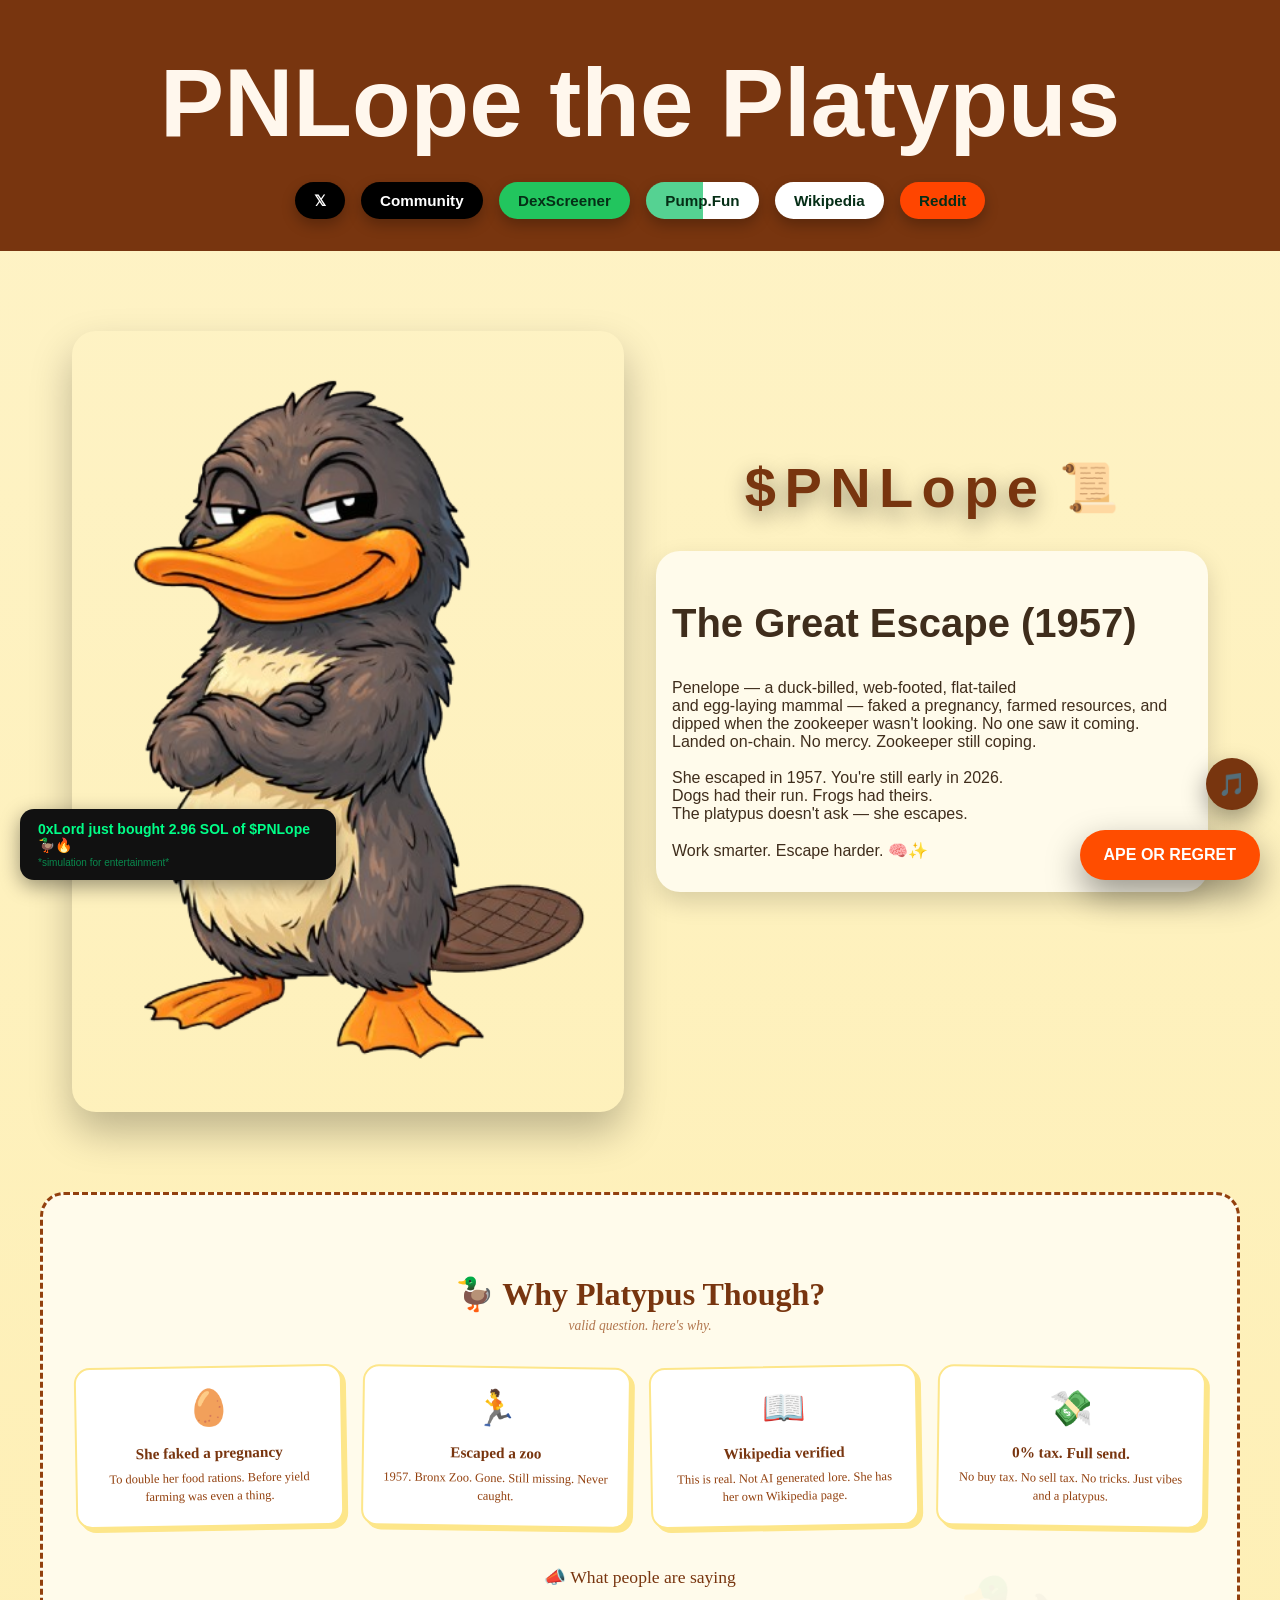
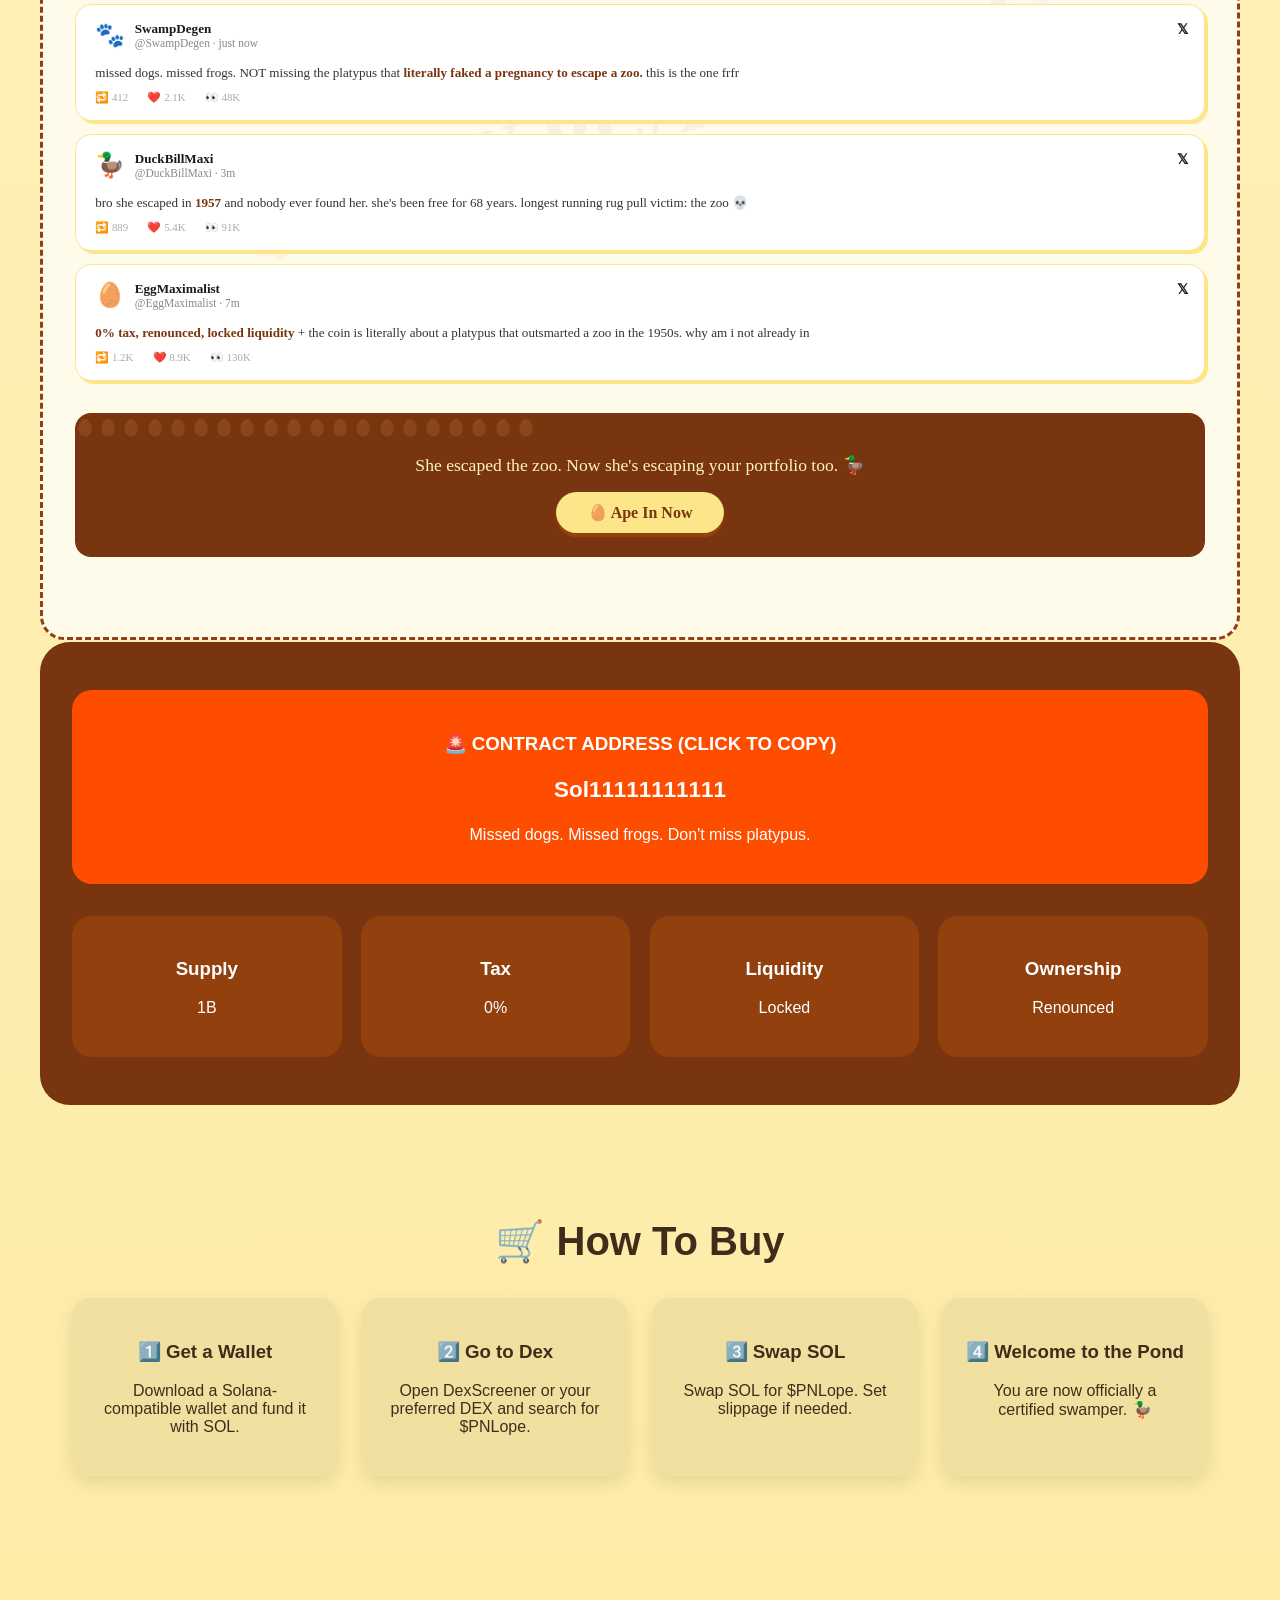
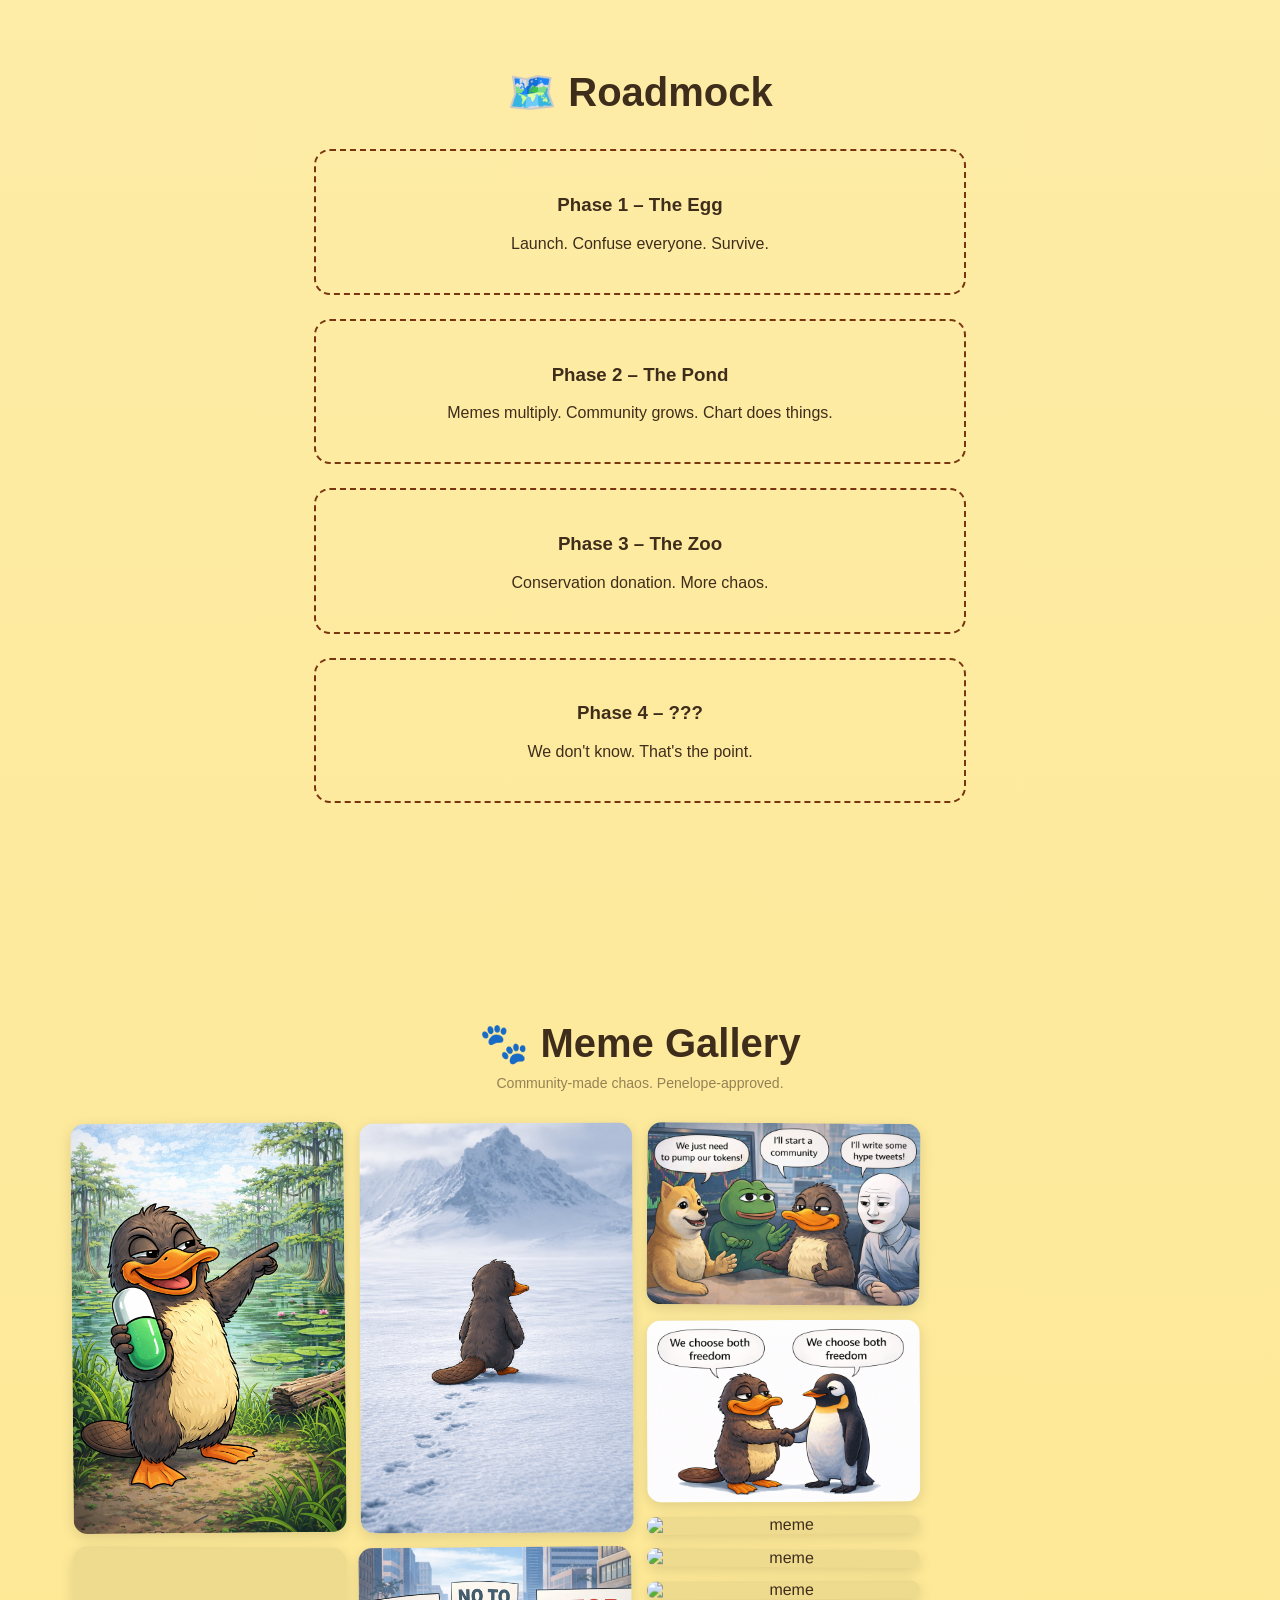
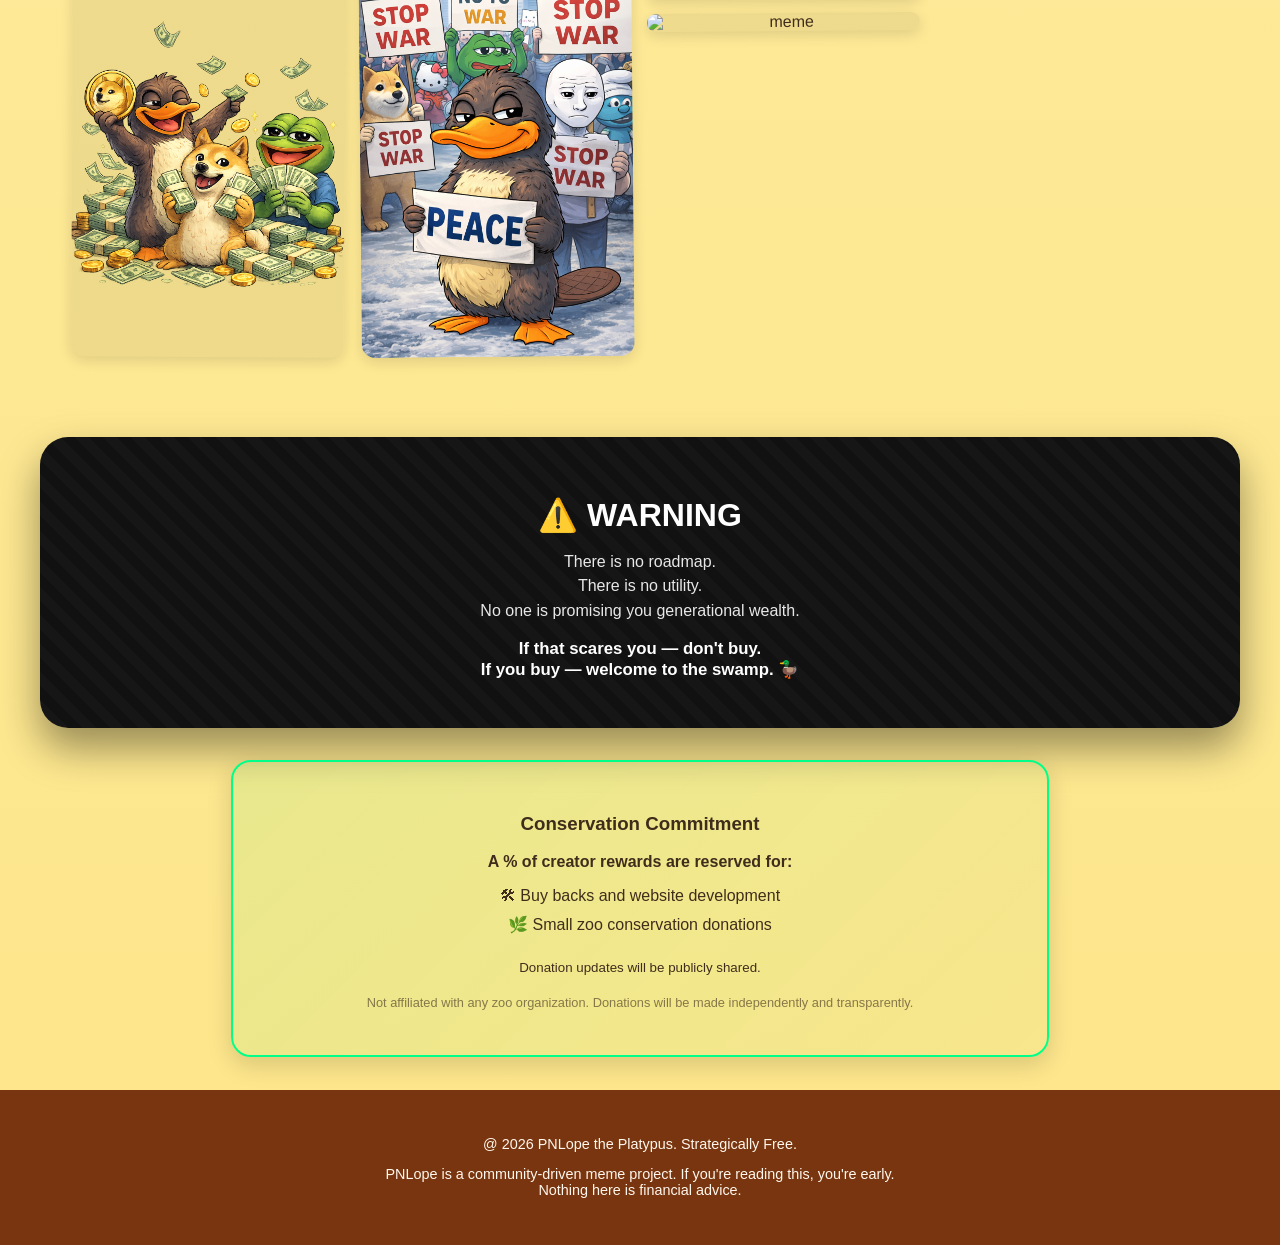
==== commit da4b8c69: "Add files via upload" ====
--- a/index.html
+++ b/index.html
@@ -26,15 +26,6 @@
 
 <header>
   <h1>PNLope the Platypus</h1>
-
-  <p style="font-weight:900;font-size:1.25rem;">
-    The platypus that faked pregnancy, escaped captivity, landed on-chain <br>
-    and is now escaping your wallet.
-  </p>
-
-  <p style="opacity:0.85;">
-    No mercy. Zoo keepers still coping.
-  </p>
 
   <div class="socials">
     <a href="https://x.com/PNLopePlatypus" target="_blank" class="btn x">𝕏</a>
@@ -50,12 +41,12 @@
 
   <!-- ① HERO -->
   <section class="hero">
-    <img src="assets/pnlope-no-bg.png" alt="Penelope" />
+    <img src="assets/platypus.png" alt="Penelope" />
 
     <div class="story">
       <div class="token-wrapper">
         <span class="token-label">$PNLope</span>
-        <a href="lore.html" class="scroll-link">
+        <a href="lore.html" target=_blank" class="scroll-link">
           <span class="scroll-emoji">📜</span>
         </a>
       </div>
@@ -66,9 +57,12 @@
         and <span class="easter-egg" ondblclick="unlockVault()">egg</span>-laying mammal —
         faked a pregnancy, farmed resources,
         and dipped when the
-        <a href="zookeeper.html" class="no-underline-link">zookeeper</a>
+        <a href="zookeeper.html" target="_blank" class="no-underline-link">zookeeper</a>
         wasn't looking. No one saw it coming.<br>
-        Outsmarted a zoo? What pure audacity.<br><br>
+        Landed on-chain. No mercy. Zookeeper still coping.<br><br>
+        She escaped in 1957. You're still early in 2026.<br>
+        Dogs had their run. Frogs had theirs.<br>
+        The platypus doesn't ask — she escapes.<br><br>
         Work smarter. Escape harder. 🧠✨
       </p>
     </div>
@@ -91,7 +85,7 @@
     <div class="og-reason">
       <span class="reason-emoji">🏃</span>
       <h3>Escaped a zoo</h3>
-      <p>1957. Taronga Zoo, Sydney. Gone. Still missing. Never caught.</p>
+      <p>1957. Bronx Zoo. Gone. Still missing. Never caught.</p>
     </div>
     <div class="og-reason">
       <span class="reason-emoji">📖</span>
@@ -169,7 +163,6 @@
 
 
   <!-- ② POND VIBES EXCLUSIVE SECTION -->
-  <!-- Slides in when Pond Vibes track is selected -->
   <section id="section-pond" class="theme-section">
 
     <div class="pond-title">
@@ -184,7 +177,6 @@
 
     <div class="pond-body">
 
-      <!-- Why buy -->
       <div class="pond-why">
         <h3>Why the Swamp Wins</h3>
 
@@ -192,7 +184,7 @@
           <span class="why-icon">🦆</span>
           <div class="why-text">
             <strong>Real Story. Real Coin.</strong>
-            <span>Penelope actually escaped Taronga Zoo in 1957. Wikipedia-verified. Zookeeper-traumatizing.</span>
+            <span>Penelope actually escaped Bronx Zoo in 1957. Wikipedia-verified. Zookeeper-traumatizing.</span>
           </div>
         </div>
 
@@ -221,7 +213,6 @@
         </div>
       </div>
 
-      <!-- Community quotes -->
       <div class="pond-community">
         <h3>From the Pond</h3>
 
@@ -242,14 +233,11 @@
       </div>
 
     </div>
-    <!-- REMOVED: pond-stats (duplicates tokenomics section below) -->
-    <!-- REMOVED: pond-mission CTA (duplicates floating buy + conservation section) -->
 
   </section>
 
 
   <!-- ③ ZOO ESCAPE EXCLUSIVE SECTION -->
-  <!-- Slides in when Zoo Escape track is selected -->
   <section id="section-escape" class="theme-section">
 
     <div class="esc-topbar">
@@ -262,33 +250,14 @@
 
     <div class="esc-grid">
 
-      <!-- Col 1: Subject file -->
       <div class="esc-col">
         <div class="esc-col-title">// SUBJECT FILE</div>
-        <div class="esc-row">
-          <span class="esc-key">Name</span>
-          <span class="esc-val red">PENELOPE</span>
-        </div>
-        <div class="esc-row">
-          <span class="esc-key">Species</span>
-          <span class="esc-val">Duck-billed Platypus</span>
-        </div>
-        <div class="esc-row">
-          <span class="esc-key">Status</span>
-          <span class="esc-val red">AT LARGE — SINCE 1957</span>
-        </div>
-        <div class="esc-row">
-          <span class="esc-key">Last Seen</span>
-          <span class="esc-val">Taronga Zoo, Sydney</span>
-        </div>
-        <div class="esc-row">
-          <span class="esc-key">Method</span>
-          <span class="esc-val">Faked pregnancy. Double rations.</span>
-        </div>
-        <div class="esc-row">
-          <span class="esc-key">Location</span>
-          <span class="esc-val green">SOLANA BLOCKCHAIN</span>
-        </div>
+        <div class="esc-row"><span class="esc-key">Name</span><span class="esc-val red">PENELOPE</span></div>
+        <div class="esc-row"><span class="esc-key">Species</span><span class="esc-val">Duck-billed Platypus</span></div>
+        <div class="esc-row"><span class="esc-key">Status</span><span class="esc-val red">AT LARGE — SINCE 1957</span></div>
+        <div class="esc-row"><span class="esc-key">Last Seen</span><span class="esc-val">Bronx Zoo</span></div>
+        <div class="esc-row"><span class="esc-key">Method</span><span class="esc-val">Faked pregnancy. Double rations.</span></div>
+        <div class="esc-row"><span class="esc-key">Location</span><span class="esc-val green">SOLANA BLOCKCHAIN</span></div>
 
         <div class="threat-meter" style="margin-top:1.2rem;">
           <div class="tm-label"><span>THREAT LEVEL</span><span>97%</span></div>
@@ -300,44 +269,18 @@
         </div>
       </div>
 
-      <!-- Col 2: Token data -->
       <div class="esc-col">
         <div class="esc-col-title">// ASSET DATA</div>
-        <div class="esc-row">
-          <span class="esc-key">Ticker</span>
-          <span class="esc-val big">$PNLope</span>
-        </div>
-        <div class="esc-row">
-          <span class="esc-key">Network</span>
-          <span class="esc-val">Solana</span>
-        </div>
-        <div class="esc-row">
-          <span class="esc-key">Supply</span>
-          <span class="esc-val green">1,000,000,000</span>
-        </div>
-        <div class="esc-row">
-          <span class="esc-key">Buy Tax</span>
-          <span class="esc-val green">0%</span>
-        </div>
-        <div class="esc-row">
-          <span class="esc-key">Sell Tax</span>
-          <span class="esc-val green">0%</span>
-        </div>
-        <div class="esc-row">
-          <span class="esc-key">Liquidity</span>
-          <span class="esc-val green">LOCKED</span>
-        </div>
-        <div class="esc-row">
-          <span class="esc-key">Ownership</span>
-          <span class="esc-val green">RENOUNCED</span>
-        </div>
-        <div class="esc-row">
-          <span class="esc-key">Rug Risk</span>
-          <span class="esc-val red">SHE ALREADY RUGGED THE ZOO</span>
-        </div>
-      </div>
-
-      <!-- Col 3: Analyst notes -->
+        <div class="esc-row"><span class="esc-key">Ticker</span><span class="esc-val big">$PNLope</span></div>
+        <div class="esc-row"><span class="esc-key">Network</span><span class="esc-val">Solana</span></div>
+        <div class="esc-row"><span class="esc-key">Supply</span><span class="esc-val green">1,000,000,000</span></div>
+        <div class="esc-row"><span class="esc-key">Buy Tax</span><span class="esc-val green">0%</span></div>
+        <div class="esc-row"><span class="esc-key">Sell Tax</span><span class="esc-val green">0%</span></div>
+        <div class="esc-row"><span class="esc-key">Liquidity</span><span class="esc-val green">LOCKED</span></div>
+        <div class="esc-row"><span class="esc-key">Ownership</span><span class="esc-val green">RENOUNCED</span></div>
+        <div class="esc-row"><span class="esc-key">Rug Risk</span><span class="esc-val red">SHE ALREADY RUGGED THE ZOO</span></div>
+      </div>
+
       <div class="esc-col">
         <div class="esc-col-title">// ANALYST NOTES</div>
         <div class="esc-row" style="flex-direction:column;gap:0.3rem;align-items:flex-start;">
@@ -450,87 +393,14 @@
   </section>
 
 
-  <!-- ⑥ LIVE CHART -->
-  <section class="dex-live">
-
-    <div class="dex-header">
-      <div class="dex-title">
-        <div class="dex-live-dot"></div>
-        <div>
-          <h2>📊 Live Chart</h2>
-          <!-- REMOVED: dex-stats-row pills — Network/Tax/Supply already in tokenomics above -->
-        </div>
-      </div>
-    </div>
-
-    <!-- 🌿 Pond Vibes: field station readings (hidden on other themes) -->
-    <div class="dex-readings">
-      <div class="dex-reading">
-        <span class="reading-label">Species</span>
-        <span class="reading-val">$PNLope</span>
-      </div>
-      <div class="dex-reading">
-        <span class="reading-label">Habitat</span>
-        <span class="reading-val">Solana</span>
-      </div>
-      <div class="dex-reading">
-        <span class="reading-label">Status</span>
-        <span class="reading-val">🟢 Free</span>
-      </div>
-      <div class="dex-reading">
-        <span class="reading-label">Threat</span>
-        <span class="reading-val">None</span>
-      </div>
-    </div>
-
-    <!-- 🌙 Zoo Escape: terminal scan cells (hidden on other themes) -->
-    <div class="dex-scanlines">
-      <div class="dex-scan-cell">
-        <span class="sc-label">Asset</span>
-        <span class="sc-val">$PNLope</span>
-      </div>
-      <div class="dex-scan-cell">
-        <span class="sc-label">Chain</span>
-        <span class="sc-val">Solana</span>
-      </div>
-      <div class="dex-scan-cell">
-        <span class="sc-label">Tax</span>
-        <span class="sc-val green">0%</span>
-      </div>
-      <div class="dex-scan-cell">
-        <span class="sc-label">Liq.</span>
-        <span class="sc-val green">LOCKED</span>
-      </div>
-      <div class="dex-scan-cell">
-        <span class="sc-label">Status</span>
-        <span class="sc-val red">ESCAPED</span>
-      </div>
-    </div>
-
-    <div class="dex-frame">
-      <iframe
-        src="https://dexscreener.com/solana/bvjxpww5esbc9za1ifgik1qtexji6lt9ufyktximpesj?embed=1&theme=dark&chart=1&info=0&trades=0"
-        frameborder="0"
-        allowfullscreen>
-      </iframe>
-    </div>
-
-    <div class="dex-footer">
-      <small>Data via DexScreener · Updates live</small>
-      <a href="https://dexscreener.com" target="_blank">View Full Chart →</a>
-    </div>
-
-  </section>
-
-
-  <!-- ⑦ FAKE BUY TICKER -->
+  <!-- ⑥ FAKE BUY TICKER -->
   <div id="buyTicker" class="buy-ticker">
     <div class="ticker-message"></div>
     <small class="ticker-disclaimer">*simulation for entertainment*</small>
   </div>
 
 
-  <!-- ⑧ ROADMOCK -->
+  <!-- ⑦ ROADMOCK -->
   <section class="roadmock reveal" id="roadmock">
     <h2>🗺️ Roadmock</h2>
 
@@ -553,16 +423,99 @@
   </section>
 
 
+  <!-- ⑧ MEME GALLERY -->
+  <section class="meme-gallery reveal">
+    <h2>🐾 Meme Gallery</h2>
+    <span class="meme-gallery-sub">Community-made chaos. Penelope-approved.</span>
+
+    <div class="meme-masonry" id="memeGrid">
+
+      <div class="meme-card" data-label="She knew all along 🦆">
+        <img src="assets/meme1.png" alt="meme">
+        <div class="meme-shine"></div>
+        <div class="meme-label">Pump it! 🦆</div>
+      </div>
+
+      <div class="meme-card" data-label="The original degen">
+        <img src="assets/meme2.png" alt="meme">
+        <div class="meme-shine"></div>
+        <div class="meme-label">With the gang</div>
+      </div>
+
+      <div class="meme-card" data-label="0% tax, 100% chaos">
+        <img src="assets/meme3.png" alt="meme">
+        <div class="meme-shine"></div>
+        <div class="meme-label">Decision</div>
+      </div>
+
+      <div class="meme-card" data-label="Zookeeper still coping">
+        <img src="assets/meme4.png" alt="meme">
+        <div class="meme-shine"></div>
+        <div class="meme-label">PEACE</div>
+      </div>
+
+      <div class="meme-card" data-label="Faked pregnancy. Won.">
+        <img src="assets/meme5.png" alt="meme">
+        <div class="meme-shine"></div>
+        <div class="meme-label">Pump discussion.</div>
+      </div>
+
+      <div class="meme-card" data-label="Missed dogs. Missed frogs.">
+        <img src="assets/meme6.png" alt="meme">
+        <div class="meme-shine"></div>
+        <div class="meme-label">Both choose freedom</div>
+      </div>
+
+      <div class="meme-card" data-label="Wikipedia verified 📖">
+        <img src="assets/meme7.png" alt="meme">
+        <div class="meme-shine"></div>
+        <div class="meme-label">Wikipedia verified 📖</div>
+      </div>
+
+      <div class="meme-card" data-label="OG airdrop farmer">
+        <img src="assets/meme8.png" alt="meme">
+        <div class="meme-shine"></div>
+        <div class="meme-label">OG airdrop farmer</div>
+      </div>
+
+      <div class="meme-card" data-label="Still escaping">
+        <img src="assets/meme9.png" alt="meme">
+        <div class="meme-shine"></div>
+        <div class="meme-label">Still escaping</div>
+      </div>
+
+      <div class="meme-card" data-label="Welcome to the swamp 🌿">
+        <img src="assets/meme10.png" alt="meme">
+        <div class="meme-shine"></div>
+        <div class="meme-label">Welcome to the swamp 🌿</div>
+      </div>
+
+      <!-- Add more memes below — copy a meme-card block and change src + data-label -->
+
+    </div>
+  </section>
+
+  <!-- Lightbox -->
+  <div class="meme-lightbox" id="memeLightbox">
+    <div class="meme-lightbox-inner" id="memeLbInner">
+      <div class="meme-lb-counter" id="memeLbCounter">1 / 10</div>
+      <button class="meme-lb-close" id="memeLbClose">✕</button>
+      <button class="meme-lb-nav lb-prev" id="memeLbPrev">&#8249;</button>
+      <button class="meme-lb-nav lb-next" id="memeLbNext">&#8250;</button>
+      <img id="memeLbImg" src="" alt="">
+      <div class="meme-lightbox-label" id="memeLbLabel"></div>
+    </div>
+  </div>
+
+
   <!-- ⑨ WARNING -->
   <section class="rug-honesty">
     <h2>⚠️ WARNING</h2>
-
     <ul>
       <li>There is no roadmap.</li>
       <li>There is no utility.</li>
       <li>No one is promising you generational wealth.</li>
     </ul>
-
     <p class="rug-punchline">
       If that scares you — don't buy.<br>
       If you buy — welcome to the swamp. 🦆
@@ -570,21 +523,17 @@
   </section>
 
 
-  <!-- ⑩ CONSERVATION — kept once, removed from pond-mission duplicate -->
+  <!-- ⑩ CONSERVATION -->
   <section class="conservation-commitment reveal">
     <h3>Conservation Commitment</h3>
-
     <p class="commitment-main">A % of creator rewards are reserved for:</p>
-
     <ul class="commitment-list">
       <li>🛠 Buy backs and website development</li>
       <li>🌿 Small zoo conservation donations</li>
     </ul>
-
     <div class="donation-goal">
       <small>Donation updates will be publicly shared.</small>
     </div>
-
     <p class="disclaimer">
       Not affiliated with any zoo organization. Donations will be made
       independently and transparently.
@@ -617,4 +566,4 @@
 <script src="js/theme-switcher.js" defer></script>
 
 </body>
-</html>
+</html>
--- a/css/style.css
+++ b/css/style.css
@@ -46,7 +46,6 @@
   border-radius: 24px;
   box-shadow: 0 10px 25px rgba(0,0,0,0.15);
 }
-
 
 .token-wrapper {
   position: absolute;
@@ -72,15 +71,9 @@
 }
 
 @keyframes blueGlow {
-  0% {
-    filter: drop-shadow(0 0 6px rgba(255, 0, 0, 0.5));
-  }
-  50% {
-    filter: drop-shadow(0 0 18px rgba(255, 0, 0, 1));
-  }
-  100% {
-    filter: drop-shadow(0 0 6px rgba(255, 0, 0, 0.5));
-  }
+  0%   { filter: drop-shadow(0 0 6px  rgba(255,0,0,0.5)); }
+  50%  { filter: drop-shadow(0 0 18px rgba(255,0,0,1));   }
+  100% { filter: drop-shadow(0 0 6px  rgba(255,0,0,0.5)); }
 }
 
 .scroll-emoji {
@@ -97,7 +90,7 @@
 
 /* === TOKENOMICS / BUY === */
 .tokenomics {
-  margin-top: 0rem;
+  margin-top: 0;
   background: #78350f;
   color: white;
   padding: 3rem 2rem;
@@ -135,6 +128,8 @@
   cursor: pointer;
 }
 
+
+/* === FLOATING BUY BUTTON === */
 .floating-buy {
   position: fixed;
   bottom: 20px;
@@ -149,26 +144,45 @@
   z-index: 9999;
   cursor: grab;
   user-select: none;
+
+  /* ── Text fix: never clip or wrap regardless of theme font/letter-spacing ── */
+  white-space: nowrap;
+  width: auto;
+  min-width: 0;
+  max-width: none;
+  box-sizing: border-box;
+
+  /* ── Touch fix: tell browser JS owns this touch, don't scroll-compete ── */
+  touch-action: none;
+
   animation: pulse 2.5s infinite;
 }
 
+/* Kill pulse while JS is moving the button — prevents transform conflict */
+.floating-buy.dragging,
 .floating-buy.escaping {
-  transition: left 0.6s cubic-bezier(0.25, 1.5, 0.5, 1),
-              top  0.6s cubic-bezier(0.25, 1.5, 0.5, 1);
+  animation: none;
 }
 
 .floating-buy.dragging {
   opacity: 0.88;
   cursor: grabbing;
   transform: scale(1.05);
-  transition: none; /* stays snappy while dragging */
+  transition: none; /* snappy while dragging */
+}
+
+.floating-buy.escaping {
+  /* JS sets transition inline — this is a fallback */
+  transition: left 0.6s cubic-bezier(0.25, 1.5, 0.5, 1),
+              top  0.6s cubic-bezier(0.25, 1.5, 0.5, 1);
 }
 
 @keyframes pulse {
-  0% { box-shadow: 0 0 0 0 rgba(255,0,0,0.6); }
-  70% { box-shadow: 0 0 0 15px rgba(255,0,0,0); }
-  100% { box-shadow: 0 0 0 0 rgba(255,0,0,0); }
-}
+  0%   { box-shadow: 0 0 0 0  rgba(255,0,0,0.6); }
+  70%  { box-shadow: 0 0 0 15px rgba(255,0,0,0); }
+  100% { box-shadow: 0 0 0 0  rgba(255,0,0,0);   }
+}
+
 
 /* === MOBILE === */
 @media (max-width: 768px) {
@@ -186,8 +200,8 @@
 
 /* === THIS MIGHT RUG === */
 .rug-honesty {
-  margin: 0rem 0;
-  padding: 2rem 2rem;
+  margin: 0;
+  padding: 2rem;
   background: repeating-linear-gradient(
     45deg,
     #111,
@@ -223,13 +237,13 @@
   font-size: 1.05rem;
 }
 
-  /* underline link */
 .no-underline-link {
   color: inherit;
   text-decoration: none;
 }
 
-/* === MUSIC BUTTON (ADDED) === */
+
+/* === MUSIC BUTTON === */
 .music-toggle {
   position: fixed;
   bottom: 90px;
@@ -253,17 +267,17 @@
   color: #052e16;
 }
 
-/* ROTATE WHEN PLAYING */
 @keyframes spinMusic {
   from { transform: rotate(0deg); }
-  to { transform: rotate(360deg); }
+  to   { transform: rotate(360deg); }
 }
 
 .music-toggle.playing {
   animation: spinMusic 4s linear infinite;
 }
 
-/* MEME VAULT (HIDDEN) */
+
+/* === MEME VAULT (HIDDEN) === */
 .meme-vault {
   display: none;
   margin-top: 4rem;
@@ -280,7 +294,6 @@
   border-radius: 20px;
 }
 
-/* Easter Egg */
 .easter-egg {
   cursor: pointer;
   font-weight: normal;
@@ -292,11 +305,12 @@
 }
 
 .hero-socials {
-  justify-content: flex-start; /* or center */
+  justify-content: flex-start;
   margin-top: 1rem;
 }
 
-/* BUTTONS */
+
+/* === BUTTONS === */
 .socials {
   margin-top: 1.5rem;
   display: flex;
@@ -317,21 +331,18 @@
 
 .btn:hover { transform: translateY(-2px); opacity: 0.9; }
 
-.btn.x { background: #000; color: #fff; }
-.btn.xc { background: #000; color: #fff; }
-.btn.dex { background: #22c55e; color: #052e16; }
-.btn.wiki { background: #fff; color: #052e16; }
+.btn.x      { background: #000; color: #fff; }
+.btn.xc     { background: #000; color: #fff; }
+.btn.dex    { background: #22c55e; color: #052e16; }
+.btn.wiki   { background: #fff; color: #052e16; }
 .btn.reddit { background: #FF4500; color: #052e16; }
 .btn.pump {
-
-  /* Creates a vertical split: blue on the left (0% to 50%), red on the right (50% to 100%) */
   background-image: linear-gradient(to right, #55d292 0%, #55d292 50%, white 50%, white 100%);
   color: #052e16;
 }
 
 
-
-/* FAKE BUY */
+/* === FAKE BUY TICKER === */
 .buy-ticker {
   position: fixed;
   bottom: 20px;
@@ -356,22 +367,14 @@
   transform: translateY(0);
 }
 
-/* 📱 Mobile Optimization */
 @media (max-width: 600px) {
   .buy-ticker {
     left: 12px;
-    right: auto;
-    transform: translateY(20px);
     bottom: 20px;
     width: auto;
     max-width: 75%;
-    text-align: left;
     font-size: 13px;
     padding: 10px 14px;
-  }
-
-  .buy-ticker.show {
-    transform: translateY(0);
   }
 }
 
@@ -384,9 +387,9 @@
 }
 
 
-/* Conservation */
+/* === CONSERVATION === */
 .conservation-commitment {
-  margin-top: -2rem;
+  margin-top: 2rem;
   padding: 2rem;
   background: linear-gradient(135deg, rgba(0,255,136,0.08), rgba(0,255,136,0.02));
   border: 2px solid #00ff88;
@@ -419,115 +422,11 @@
   opacity: 0.6;
 }
 
-/* LIVE DEX SECTION */
-.dex-live {
-  margin-top: 0rem;
-  text-align: center;
-}
-
-.dex-frame {
-  margin-top: 0rem;
-  border-radius: 20px;
-  overflow: hidden;
-  box-shadow: 0 20px 50px rgba(0,0,0,0.3);
-}
-
-.dex-frame iframe {
-  width: 100%;
-  height: 400px;
-  border: none;
-}
-
-/* Mobile */
-@media (max-width: 768px) {
-  .dex-frame iframe {
-    height: 450px;
-  }
-}
-
-/* =========================
-   PFP GENERATOR SECTION
-========================= */
-
-#pfp-generator {
-  padding: 80px 20px;
-  text-align: center;
-  background: linear-gradient(135deg, #111, #1c1c1c);
-  border-top: 2px solid #222;
-}
-
-#pfp-generator h2 {
-  font-size: 32px;
-  margin-bottom: 30px;
-  font-weight: 800;
-  letter-spacing: 1px;
-}
-
-#pfpCanvas {
-  width: 420px;
-  max-width: 90%;
-  height: auto;
-  border-radius: 24px;
-  border: 4px solid #000;
-  background: #222;
-  box-shadow: 0 15px 40px rgba(0,0,0,0.6);
-  margin-bottom: 30px;
-  transition: transform 0.3s ease;
-}
-
-#pfpCanvas:hover {
-  transform: scale(1.03);
-}
-
-/* Buttons */
-#pfp-generator button {
-  padding: 14px 28px;
-  margin: 10px;
-  border-radius: 14px;
-  border: none;
-  font-weight: 700;
-  font-size: 16px;
-  cursor: pointer;
-  transition: all 0.2s ease;
-}
-
-/* Generate button */
-#generateBtn {
-  background: #00ff88;
-  color: #111;
-}
-
-#generateBtn:hover {
-  background: #00cc6a;
-  transform: translateY(-2px);
-}
-
-/* Download button */
-#downloadBtn {
-  background: #ffffff;
-  color: #111;
-}
-
-#downloadBtn:hover {
-  background: #dddddd;
-  transform: translateY(-2px);
-}
-
-/* Mobile tweaks */
-@media (max-width: 768px) {
-  #pfp-generator h2 {
-    font-size: 24px;
-  }
-
-  #pfp-generator button {
-    width: 80%;
-    font-size: 15px;
-  }
-}
-
-/* HOW TO BUY */
+
+
+/* === HOW TO BUY === */
 .how-to-buy {
-  margin-top: 0rem;
+  margin-top: 0;
   text-align: center;
 }
 
@@ -550,9 +449,10 @@
   transform: translateY(-6px);
 }
 
-/* ROADMOCK */
+
+/* === ROADMOCK === */
 .roadmock {
-  margin-top: 0rem;
+  margin-top: 0;
   text-align: center;
 }
 
@@ -566,12 +466,12 @@
 }
 
 .mock-phase:hover {
-  background: rgba(120, 53, 15, 0.08);
+  background: rgba(120,53,15,0.08);
   transform: scale(1.02);
 }
 
 
-/* REVEAL */
+/* === REVEAL ON SCROLL === */
 .reveal {
   opacity: 0;
   transform: translateY(60px);
@@ -584,7 +484,20 @@
   transform: translateY(0);
 }
 
-/* MOBILE OPTIMIZATION */
+.step, .mock-phase {
+  opacity: 0;
+  transform: translateY(30px);
+  transition: all 0.6s ease;
+}
+
+.reveal.active .step,
+.reveal.active .mock-phase {
+  opacity: 1;
+  transform: translateY(0);
+}
+
+
+/* === GLOBAL SECTION PADDING === */
 section {
   padding: 3rem 1.2rem;
 }
@@ -605,34 +518,7 @@
   }
 }
 
-@media (max-width: 600px) {
-  .buy-button {
-    width: 85%;
-    left: 50%;
-    transform: translateX(-50%);
-    bottom: 20px;
-    padding: 16px;
-    font-size: 1.1rem;
-  }
-}
-
-.step, .mock-phase {
-  opacity: 0;
-  transform: translateY(30px);
-  transition: all 0.6s ease;
-}
-
-.reveal.active .step,
-.reveal.active .mock-phase {
-  opacity: 1;
-  transform: translateY(0);
-}
 
 html {
   scroll-behavior: smooth;
-}
-
-
-
-
-
+}
--- a/css/themes.css
+++ b/css/themes.css
@@ -1,76 +1,3 @@
-/* ============================================================
-   PENELOPE THEME SYSTEM — FULL REDESIGN EDITION
-   
-   🌿 POND VIBES  = "Botanical Gazette" — editorial nature magazine
-                    Serif type. Organic shapes. Asymmetric layout.
-                    Feels like a luxury nature journal.
-
-   🌙 ZOO ESCAPE  = "BREACH//TERMINAL" — hacker manifesto
-                    Monospace everything. Warning tape. Data tables.
-                    Feels like a leaked classified document.
-============================================================ */
-
-/* ── Smooth transitions ── */
-body, header, footer, main, section,
-.story, .tokenomics, .token-box, .token-storybox,
-.ca-box, .mock-phase, .music-toggle, .track-btn,
-.floating-buy, .step, .btn, h1, h2, h3, p, li,
-.hero, .container, .socials {
-  transition:
-    background       0.8s ease,
-    background-color 0.8s ease,
-    color            0.6s ease,
-    border-color     0.5s ease,
-    box-shadow       0.5s ease,
-    border-radius    0.6s ease,
-    letter-spacing   0.4s ease;
-}
-
-/* ============================================================
-   DEFAULT
-============================================================ */
-body {
-  cursor: url("data:image/svg+xml,<svg xmlns='http://www.w3.org/2000/svg' width='32' height='32'><text y='26' font-size='26'>🐾</text></svg>") 8 8, auto;
-}
-
-
-/* ╔══════════════════════════════════════════════════════════╗
-   ║  🌿  POND VIBES — BOTANICAL GAZETTE                      ║
-   ║  Luxury nature editorial. Serif. Organic blobs.          ║
-   ║  Asymmetric. Lush. Like a swamp witch's journal.         ║
-   ╚══════════════════════════════════════════════════════════╝ */
-
-body.theme-pond {
-  font-family: 'Georgia', 'Palatino Linotype', 'Book Antiqua', serif;
-  background: #f0f7ee;
-  color: #1a2e1a;
-  cursor: url("data:image/svg+xml,<svg xmlns='http://www.w3.org/2000/svg' width='32' height='32'><text y='26' font-size='26'>🌿</text></svg>") 8 8, auto;
-}
-
-body.theme-pond::before {
-  content: '';
-  position: fixed;
-  inset: 0;
-  background:
-    radial-gradient(ellipse 80% 60% at 15% 20%, rgba(34,197,94,0.06) 0%, transparent 60%),
-    radial-gradient(ellipse 60% 80% at 85% 70%, rgba(21,128,61,0.05) 0%, transparent 60%),
-    radial-gradient(ellipse 40% 40% at 50% 50%, rgba(187,247,208,0.08) 0%, transparent 70%);
-  pointer-events: none;
-  z-index: 0;
-  animation: botanicalBreath 15s ease-in-out infinite alternate;
-}
-
-@keyframes botanicalBreath {
-  0%   { opacity: 0.6; transform: scale(1); }
-  100% { opacity: 1;   transform: scale(1.02); }
-}
-
-body.theme-pond > *:not(.music-toggle):not(.track-picker):not(.floating-buy):not(#theme-particles) {
-  position: relative;
-  z-index: 1;
-}
-
-/* HEADER: magazine cover, left-aligned, diagonal clip */
 body.theme-pond header {
   background: #14532d;
   background-image:
@@ -225,19 +152,17 @@
   bottom: -2rem;
 }
 
-body.theme-pond .dex-live {
-  background: #f7fef7;
-  border-radius: 40px;
-  border: 2px solid #bbf7d0;
-  box-shadow: 0 20px 60px rgba(20,83,45,0.08);
-}
-
-body.theme-pond .dex-frame {
-  box-shadow: none;
-  border-radius: 28px;
-  border: 1px solid #bbf7d0;
-  overflow: hidden;
-}
+/* Fix h2/h3 visibility inside dark-bg sections */
+body.theme-pond .rug-honesty h2,
+body.theme-pond .rug-honesty h3,
+body.theme-pond .rug-honesty li,
+body.theme-pond .rug-honesty p  { color: #d1fae5; }
+
+body.theme-pond .rug-punchline  { color: #4ade80; }
+
+body.theme-pond .tokenomics h2,
+body.theme-pond .tokenomics h3  { color: #bbf7d0; }
+
 
 body.theme-pond .tokenomics {
   background: #14532d;
@@ -359,6 +284,7 @@
   background: white;
   border-radius: 40px;
   box-shadow: 0 20px 60px rgba(20,83,45,0.08);
+  margin-top: 3rem;
 }
 
 /* TYPOGRAPHY */
@@ -744,16 +670,6 @@
   font-size: 0.9rem;
 }
 
-body.theme-escape .dex-live {
-  background: #0d0d0d;
-  border: 1px solid #1a1a1a;
-}
-
-body.theme-escape .dex-frame {
-  border: 1px solid #2a2a2a;
-  border-radius: 0;
-  box-shadow: none;
-}
 
 body.theme-escape .tokenomics {
   background: #0d0d0d;
@@ -1097,8 +1013,6 @@
 }
 
 
-
-
 /* ============================================================
    THEME-EXCLUSIVE SECTIONS — CRYPTO MEME EDITION
    Slides in below hero. Hides when switching themes.
@@ -1130,892 +1044,34 @@
 }
 
 
-/* ══════════════════════════════════════════════════════
-   🌿 POND VIBES — "SWAMP INTELLIGENCE BRIEF"
-   Crypto data styled as a nature conservation report.
-   Shows: token stats, why buy, community, mission.
-══════════════════════════════════════════════════════ */
-
-#section-pond {
-  background: white;
-  border-radius: 40px 10px 40px 10px;
-  border: 2px solid #bbf7d0;
-  box-shadow: 0 20px 60px rgba(20,83,45,0.1);
-  font-family: 'Georgia', serif;
-}
-
-/* Section title */
-#section-pond .pond-title {
-  display: flex;
-  align-items: baseline;
-  gap: 1rem;
-  margin-bottom: 0.3rem;
-  flex-wrap: wrap;
-}
-
-#section-pond .pond-title h2 {
-  font-family: 'Georgia', serif;
-  font-style: italic;
-  font-weight: 400;
-  color: #14532d;
-  font-size: 2rem;
-  margin: 0;
-  border: none;
-  padding: 0;
-}
-
-#section-pond .pond-title h2::before { content: none; }
-
-#section-pond .pond-issue {
-  font-size: 0.75rem;
-  letter-spacing: 0.2em;
-  text-transform: uppercase;
-  color: #16a34a;
-  font-style: normal;
-  font-family: 'Georgia', serif;
-}
-
-#section-pond .pond-tagline {
-  font-style: italic;
-  color: #4a7c59;
-  font-size: 0.95rem;
-  margin-bottom: 2.5rem;
-  padding-left: 1rem;
-  border-left: 3px solid #4ade80;
-  line-height: 1.6;
-}
-
-/* Stats row */
-#section-pond .pond-stats {
-  display: grid;
-  grid-template-columns: repeat(auto-fit, minmax(130px, 1fr));
-  gap: 1px;
-  background: #bbf7d0;
-  border-radius: 16px;
-  overflow: hidden;
-  margin-bottom: 2.5rem;
-  border: 2px solid #bbf7d0;
-}
-
-#section-pond .pond-stat {
-  background: #f0fdf4;
-  padding: 1.2rem 1rem;
-  text-align: center;
-}
-
-#section-pond .pond-stat .stat-val {
-  display: block;
-  font-size: 1.6rem;
-  font-weight: 900;
-  color: #14532d;
-  line-height: 1;
-  margin-bottom: 0.3rem;
-  font-style: normal;
-  font-family: 'Georgia', serif;
-}
-
-#section-pond .pond-stat .stat-lbl {
-  font-size: 0.7rem;
-  letter-spacing: 0.12em;
-  text-transform: uppercase;
-  color: #16a34a;
-  font-style: normal;
-}
-
-/* Two-column layout */
-#section-pond .pond-body {
-  display: grid;
-  grid-template-columns: 1fr 1fr;
-  gap: 2rem;
-  margin-bottom: 2.5rem;
-}
-
-@media (max-width: 640px) {
-  #section-pond .pond-body { grid-template-columns: 1fr; }
-}
-
-/* Why buy block */
-#section-pond .pond-why h3 {
-  font-family: 'Georgia', serif;
-  font-style: italic;
-  font-weight: 400;
-  color: #14532d;
-  font-size: 1.2rem;
-  margin-bottom: 1rem;
-  padding-bottom: 0.5rem;
-  border-bottom: 1px solid #bbf7d0;
-}
-
-#section-pond .pond-why-item {
-  display: flex;
-  gap: 0.8rem;
-  margin-bottom: 1rem;
-  align-items: flex-start;
-}
-
-#section-pond .pond-why-item .why-icon {
-  font-size: 1.3rem;
-  flex-shrink: 0;
-  margin-top: 0.1rem;
-}
-
-#section-pond .pond-why-item .why-text strong {
-  display: block;
-  font-size: 0.85rem;
-  color: #14532d;
-  margin-bottom: 0.2rem;
-}
-
-#section-pond .pond-why-item .why-text span {
-  font-size: 0.78rem;
-  color: #4a7c59;
-  line-height: 1.5;
-  font-style: italic;
-}
-
-/* Community block */
-#section-pond .pond-community h3 {
-  font-family: 'Georgia', serif;
-  font-style: italic;
-  font-weight: 400;
-  color: #14532d;
-  font-size: 1.2rem;
-  margin-bottom: 1rem;
-  padding-bottom: 0.5rem;
-  border-bottom: 1px solid #bbf7d0;
-}
-
-#section-pond .pond-community-item {
-  background: #f0fdf4;
-  border-radius: 12px 4px 12px 4px;
-  padding: 0.9rem 1.1rem;
-  margin-bottom: 0.8rem;
-  border-left: 3px solid #4ade80;
-}
-
-#section-pond .pond-community-item .ci-name {
-  font-size: 0.75rem;
-  color: #16a34a;
-  letter-spacing: 0.08em;
-  text-transform: uppercase;
-  margin-bottom: 0.2rem;
-  font-style: normal;
-}
-
-#section-pond .pond-community-item .ci-text {
-  font-size: 0.82rem;
-  color: #2d4a2d;
-  line-height: 1.5;
-  font-style: italic;
-}
-
-/* Mission banner */
-#section-pond .pond-mission {
-  background: #14532d;
-  border-radius: 30px;
-  padding: 1.5rem 2rem;
-  display: flex;
-  align-items: center;
-  gap: 1.5rem;
-  flex-wrap: wrap;
-}
-
-#section-pond .pond-mission p {
-  color: #bbf7d0;
-  font-style: italic;
-  font-size: 0.95rem;
-  line-height: 1.6;
-  flex: 1;
-  margin: 0;
-}
-
-#section-pond .pond-mission a {
-  background: #4ade80;
-  color: #14532d;
-  padding: 0.6rem 1.4rem;
-  border-radius: 6px;
-  font-style: normal;
-  font-size: 0.85rem;
-  font-weight: 900;
-  text-decoration: none;
-  white-space: nowrap;
-  flex-shrink: 0;
-}
-
-
-/* ══════════════════════════════════════════════════════
-   🌙 ZOO ESCAPE — "CLASSIFIED ASSET DOSSIER"
-   Crypto data styled as a hacked classified file.
-   Shows: threat matrix, tokenomics, intercepts, CTA.
-══════════════════════════════════════════════════════ */
-
-#section-escape {
-  background: #080808;
-  border: 1px solid #1a1a1a;
-  border-top: 3px solid #ff3c00;
-  border-radius: 0;
-  font-family: 'Courier New', monospace;
-  position: relative;
-}
-
-/* Top danger stripe */
-#section-escape::before {
-  content: '';
-  position: absolute;
-  top: 0; left: 0; right: 0;
-  height: 3px;
-  background: repeating-linear-gradient(
-    90deg, #ff3c00 0, #ff3c00 14px, #080808 14px, #080808 28px
-  );
-}
-
-/* File header bar */
-#section-escape .esc-topbar {
-  display: flex;
-  justify-content: space-between;
-  align-items: center;
-  padding-bottom: 1rem;
-  border-bottom: 1px solid #1a1a1a;
-  margin-bottom: 2rem;
-  flex-wrap: wrap;
-  gap: 0.8rem;
-}
-
-#section-escape .esc-topbar .esc-filename {
-  font-size: 0.65rem;
-  color: #ff3c00;
-  letter-spacing: 0.15em;
-  text-transform: uppercase;
-}
-
-#section-escape .esc-topbar .esc-badges {
-  display: flex;
-  gap: 0.5rem;
-}
-
-#section-escape .esc-badge {
-  font-size: 0.58rem;
-  font-weight: 900;
-  letter-spacing: 0.12em;
-  padding: 2px 8px;
-}
-
-#section-escape .esc-badge.red {
-  background: #ff3c00;
-  color: #080808;
-  animation: badgePulse 1.8s ease-in-out infinite;
-}
-
-#section-escape .esc-badge.outline {
-  border: 1px solid #333;
-  color: #555;
-}
-
-@keyframes badgePulse {
-  0%, 100% { opacity: 1; }
-  50%       { opacity: 0.3; }
-}
-
-/* Three-column grid for dossier */
-#section-escape .esc-grid {
-  display: grid;
-  grid-template-columns: 1.2fr 1fr 1fr;
-  gap: 1px;
-  background: #1a1a1a;
-  margin-bottom: 2rem;
-  border: 1px solid #1a1a1a;
-}
-
-@media (max-width: 700px) {
-  #section-escape .esc-grid { grid-template-columns: 1fr; }
-}
-
-#section-escape .esc-col {
-  background: #0d0d0d;
-  padding: 1.5rem;
-}
-
-#section-escape .esc-col-title {
-  font-size: 0.6rem;
-  letter-spacing: 0.25em;
-  text-transform: uppercase;
-  color: #ff3c00;
-  padding-bottom: 0.6rem;
-  border-bottom: 1px solid #1a1a1a;
-  margin-bottom: 1rem;
-}
-
-/* Data rows in dossier columns */
-#section-escape .esc-row {
-  display: flex;
-  justify-content: space-between;
-  align-items: baseline;
-  padding: 0.4rem 0;
-  border-bottom: 1px solid #111;
-  gap: 0.5rem;
-}
-
-#section-escape .esc-row .esc-key {
-  font-size: 0.65rem;
-  color: #444;
-  letter-spacing: 0.08em;
-  text-transform: uppercase;
-  flex-shrink: 0;
-}
-
-#section-escape .esc-row .esc-val {
-  font-size: 0.78rem;
-  color: #cccccc;
-  text-align: right;
-}
-
-#section-escape .esc-row .esc-val.green { color: #22c55e; }
-#section-escape .esc-row .esc-val.red   { color: #ff3c00; }
-#section-escape .esc-row .esc-val.big   { font-size: 1.1rem; font-weight: 900; color: #fff; }
-
-/* Threat meter */
-#section-escape .threat-meter {
-  margin-top: 0.8rem;
-}
-
-#section-escape .threat-meter .tm-label {
-  font-size: 0.6rem;
-  color: #444;
-  letter-spacing: 0.12em;
-  text-transform: uppercase;
-  display: flex;
-  justify-content: space-between;
-  margin-bottom: 0.3rem;
-}
-
-#section-escape .threat-meter .tm-label span { color: #ff3c00; }
-
-#section-escape .threat-bar-bg {
-  background: #1a1a1a;
-  height: 6px;
-  border-radius: 0;
-  overflow: hidden;
-  margin-bottom: 0.5rem;
-}
-
-#section-escape .threat-bar-fill {
-  height: 100%;
-  background: linear-gradient(90deg, #ff6600, #ff3c00);
-  animation: threatLoad 1.8s ease forwards;
-}
-
-@keyframes threatLoad {
-  from { width: 0%; }
-}
-
-/* Intercepted messages */
-#section-escape .esc-intercepts {
-  margin-bottom: 2rem;
-}
-
-#section-escape .esc-intercept-title {
-  font-size: 0.6rem;
-  letter-spacing: 0.25em;
-  text-transform: uppercase;
-  color: #ff3c00;
-  padding-bottom: 0.6rem;
-  border-bottom: 1px solid #1a1a1a;
-  margin-bottom: 1rem;
-}
-
-#section-escape .intercept-item {
-  padding: 0.9rem 1rem;
-  border: 1px solid #1a1a1a;
-  border-left: 3px solid #ff3c00;
-  margin-bottom: 0.6rem;
-  position: relative;
-}
-
-#section-escape .intercept-item .int-meta {
-  font-size: 0.58rem;
-  color: #444;
-  letter-spacing: 0.1em;
-  text-transform: uppercase;
-  margin-bottom: 0.4rem;
-  display: flex;
-  gap: 1rem;
-}
-
-#section-escape .intercept-item .int-meta .int-from { color: #ff3c00; }
-
-#section-escape .intercept-item .int-msg {
-  font-size: 0.78rem;
-  color: #888;
-  line-height: 1.7;
-}
-
-#section-escape .intercept-item .int-msg strong {
-  color: #cccccc;
-}
-
-/* CTA block */
-#section-escape .esc-cta {
-  background: #0d0d0d;
-  border: 1px solid #ff3c00;
-  padding: 1.5rem 2rem;
-  display: flex;
-  align-items: center;
-  justify-content: space-between;
-  gap: 1.5rem;
-  flex-wrap: wrap;
-}
-
-#section-escape .esc-cta-text {
-  font-size: 0.78rem;
-  color: #666;
-  line-height: 1.7;
-  flex: 1;
-}
-
-#section-escape .esc-cta-text strong {
-  display: block;
-  font-size: 0.65rem;
-  letter-spacing: 0.2em;
-  text-transform: uppercase;
-  color: #ff3c00;
-  margin-bottom: 0.3rem;
-}
-
-#section-escape .esc-cta-btn {
-  background: transparent;
-  color: #ff3c00;
-  border: 1px solid #ff3c00;
-  padding: 0.7rem 1.6rem;
-  font-family: 'Courier New', monospace;
-  font-size: 0.72rem;
-  font-weight: 900;
-  letter-spacing: 0.15em;
-  text-transform: uppercase;
-  text-decoration: none;
-  cursor: pointer;
-  display: inline-block;
-  white-space: nowrap;
-  box-shadow: 0 0 16px rgba(255,60,0,0.2);
-  transition: background 0.2s, color 0.2s;
-  flex-shrink: 0;
-}
-
-#section-escape .esc-cta-btn:hover {
-  background: #ff3c00;
-  color: #080808;
-}
-
-/* Terminal footer line */
-#section-escape .esc-footer-line {
-  margin-top: 1.5rem;
-  padding-top: 1rem;
-  border-top: 1px dashed #1a1a1a;
-  font-size: 0.62rem;
-  color: #252525;
-  letter-spacing: 0.08em;
-  display: flex;
-  justify-content: space-between;
-  flex-wrap: wrap;
-  gap: 0.5rem;
-}
-
-#section-escape .esc-footer-line .blink {
-  color: #ff3c00;
-  animation: blink 1s step-end infinite;
-}
-
-@keyframes blink {
-  0%, 100% { opacity: 1; }
-  50%       { opacity: 0; }
-}
-
-
-/* ============================================================
-   THEMED DEX CHART WRAPPERS
-============================================================ */
-
 /* ── Shared chart wrapper structure ── */
-.dex-header {
-  display: flex;
-  align-items: center;
-  justify-content: space-between;
-  flex-wrap: wrap;
-  gap: 1rem;
-  margin-bottom: 1.2rem;
-}
-
-.dex-title {
-  display: flex;
-  align-items: center;
-  gap: 0.8rem;
-}
-
-.dex-live-dot {
-  width: 8px;
-  height: 8px;
-  border-radius: 50%;
-  background: #22c55e;
-  animation: livePulse 1.8s ease-in-out infinite;
-  flex-shrink: 0;
-}
+
 
 @keyframes livePulse {
   0%, 100% { box-shadow: 0 0 0 0 rgba(34,197,94,0.6); }
   50%       { box-shadow: 0 0 0 6px rgba(34,197,94,0); }
 }
 
-.dex-stats-row {
-  display: flex;
-  gap: 1.5rem;
-  flex-wrap: wrap;
-}
-
-.dex-stat-pill {
-  font-size: 0.75rem;
-  font-weight: bold;
-  padding: 4px 12px;
-  border-radius: 999px;
-}
-
-.dex-footer {
-  margin-top: 1rem;
-  display: flex;
-  justify-content: space-between;
-  align-items: center;
-  flex-wrap: wrap;
-  gap: 0.5rem;
-}
-
-.dex-footer small {
-  font-size: 0.7rem;
-  opacity: 0.4;
-}
-
-.dex-footer a {
-  font-size: 0.72rem;
-  font-weight: bold;
-  text-decoration: none;
-  padding: 4px 12px;
-  border-radius: 6px;
-}
-
-
-/* ══════════════════════════════════
-   🟡 DEFAULT — plain clean chart
-══════════════════════════════════ */
-
-.dex-live {
-  background: transparent;
-}
-
-.dex-live .dex-stat-pill {
-  background: rgba(0,0,0,0.06);
-  color: #3f2d1c;
-}
-
-.dex-live .dex-footer a {
-  background: #78350f;
-  color: #fff7ed;
-}
-
-
-/* ══════════════════════════════════
-   🌿 POND VIBES — Botanical Monitor
-   Styled like a nature field station
-   tracking wildlife population data.
-══════════════════════════════════ */
-
-body.theme-pond .dex-live {
-  background: white;
-  border-radius: 40px 10px 40px 10px;
-  border: 2px solid #bbf7d0;
-  box-shadow: 0 20px 60px rgba(20,83,45,0.08);
-  padding: 2rem 2rem 1.5rem !important;
-  position: relative;
-  overflow: hidden;
-}
-
-/* Subtle leaf watermark */
-body.theme-pond .dex-live::after {
-  content: '🌿';
-  position: absolute;
-  font-size: 9rem;
-  bottom: -1rem;
-  right: 1rem;
-  opacity: 0.04;
-  pointer-events: none;
-  line-height: 1;
-}
-
-body.theme-pond .dex-live .dex-title h2 {
-  font-family: 'Georgia', serif;
-  font-style: italic;
-  font-weight: 400;
-  color: #14532d;
-  font-size: 1.5rem;
-  margin: 0;
-  border: none;
-  padding: 0;
-}
-
-body.theme-pond .dex-live .dex-title h2::before { content: none; }
-
-body.theme-pond .dex-live .dex-subtitle {
-  font-style: italic;
-  font-size: 0.75rem;
-  color: #4a7c59;
-  letter-spacing: 0.08em;
-}
-
-body.theme-pond .dex-live .dex-live-dot {
-  background: #16a34a;
-}
-
-body.theme-pond .dex-live .dex-stat-pill {
-  background: #f0fdf4;
-  color: #14532d;
-  border: 1px solid #bbf7d0;
-  font-family: 'Georgia', serif;
-  font-style: italic;
-}
-
-body.theme-pond .dex-live .dex-stat-pill .pill-label {
-  color: #16a34a;
-  font-size: 0.65rem;
-  letter-spacing: 0.08em;
-  text-transform: uppercase;
-  font-style: normal;
-  margin-right: 0.3rem;
-}
-
-/* Frame: organic border */
-body.theme-pond .dex-frame {
-  border-radius: 24px 6px 24px 6px;
-  border: 2px solid #bbf7d0;
-  overflow: hidden;
-  box-shadow: 0 8px 30px rgba(20,83,45,0.1);
-}
-
-body.theme-pond .dex-live .dex-footer small {
-  font-style: italic;
-  color: #4a7c59;
-}
-
-body.theme-pond .dex-live .dex-footer a {
-  background: #14532d;
-  color: #bbf7d0;
-  font-family: 'Georgia', serif;
-  font-style: italic;
-  border-radius: 8px;
-}
-
-/* Fake price tickers styled as field readings */
-body.theme-pond .dex-readings {
-  display: flex;
-  gap: 1rem;
-  margin-bottom: 1.2rem;
-  flex-wrap: wrap;
-}
-
-body.theme-pond .dex-reading {
-  background: #f7fef7;
-  border: 1px solid #bbf7d0;
-  border-radius: 14px 4px 14px 4px;
-  padding: 0.6rem 1rem;
-  font-family: 'Georgia', serif;
-}
-
-body.theme-pond .dex-reading .reading-label {
-  font-size: 0.65rem;
-  color: #16a34a;
-  letter-spacing: 0.1em;
-  text-transform: uppercase;
-  font-style: normal;
-  display: block;
-  margin-bottom: 0.15rem;
-}
-
-body.theme-pond .dex-reading .reading-val {
-  font-size: 1rem;
-  color: #14532d;
-  font-weight: 900;
-}
-
-
-/* ══════════════════════════════════
-   🌙 ZOO ESCAPE — RADAR TERMINAL
-   Styled as a surveillance system /
-   classified asset price feed.
-══════════════════════════════════ */
-
-body.theme-escape .dex-live {
-  background: #080808;
-  border: 1px solid #1a1a1a;
-  border-top: 3px solid #ff3c00;
-  border-radius: 0;
-  padding: 2rem 2rem 1.5rem !important;
-  position: relative;
-  font-family: 'Courier New', monospace;
-  overflow: hidden;
-}
-
-/* Scrolling data line at top */
-body.theme-escape .dex-live::before {
-  content: 'PRICE FEED ACTIVE ── SOLANA MAINNET ── DATA STREAM OPEN ── $PNLope ── PRICE FEED ACTIVE ── SOLANA MAINNET ──';
-  display: block;
-  position: absolute;
-  top: 0; left: 0; right: 0;
-  background: rgba(255,60,0,0.08);
-  border-bottom: 1px solid rgba(255,60,0,0.15);
-  font-size: 0.58rem;
-  color: rgba(255,60,0,0.5);
-  letter-spacing: 0.1em;
-  padding: 4px 1rem;
-  white-space: nowrap;
-  overflow: hidden;
-  animation: dataScroll 18s linear infinite;
-}
 
 @keyframes dataScroll {
   0%   { text-indent: 0%; }
   100% { text-indent: -150%; }
 }
 
-body.theme-escape .dex-live .dex-header {
-  margin-top: 1.2rem;
-}
-
-body.theme-escape .dex-live .dex-title h2 {
-  font-size: 0.72rem !important;
-  letter-spacing: 0.25em;
-  color: #ff3c00 !important;
-  border: none !important;
-  padding: 0 !important;
-  margin: 0 !important;
-  border-bottom: none !important;
-  text-transform: uppercase;
-}
-
-body.theme-escape .dex-live .dex-title h2::before { content: '> '; color: #444; }
-
-body.theme-escape .dex-live .dex-subtitle {
-  font-size: 0.6rem;
-  color: #444;
-  letter-spacing: 0.08em;
-  text-transform: uppercase;
-}
-
-body.theme-escape .dex-live .dex-live-dot {
-  background: #ff3c00;
-  animation: redPulse 1.4s ease-in-out infinite;
-}
 
 @keyframes redPulse {
   0%, 100% { box-shadow: 0 0 0 0 rgba(255,60,0,0.6); }
   50%       { box-shadow: 0 0 0 6px rgba(255,60,0,0); }
 }
 
-body.theme-escape .dex-live .dex-stat-pill {
-  background: #0d0d0d;
-  color: #cccccc;
-  border: 1px solid #2a2a2a;
-  border-radius: 2px;
-  font-size: 0.68rem;
-  letter-spacing: 0.06em;
-}
-
-body.theme-escape .dex-live .dex-stat-pill .pill-label {
-  color: #555;
-  font-size: 0.6rem;
-  letter-spacing: 0.1em;
-  text-transform: uppercase;
-  margin-right: 0.4rem;
-}
-
-body.theme-escape .dex-live .dex-stat-pill .pill-val-green { color: #22c55e; }
-body.theme-escape .dex-live .dex-stat-pill .pill-val-red   { color: #ff3c00; }
 
 /* Scanline data rows above chart */
-body.theme-escape .dex-scanlines {
-  display: grid;
-  grid-template-columns: repeat(auto-fit, minmax(120px, 1fr));
-  gap: 1px;
-  background: #1a1a1a;
-  border: 1px solid #1a1a1a;
-  margin-bottom: 1.2rem;
-}
-
-body.theme-escape .dex-scan-cell {
-  background: #0d0d0d;
-  padding: 0.7rem 1rem;
-}
-
-body.theme-escape .dex-scan-cell .sc-label {
-  font-size: 0.58rem;
-  color: #444;
-  letter-spacing: 0.12em;
-  text-transform: uppercase;
-  display: block;
-  margin-bottom: 0.2rem;
-}
-
-body.theme-escape .dex-scan-cell .sc-val {
-  font-size: 0.85rem;
-  color: #cccccc;
-  font-weight: 900;
-}
-
-body.theme-escape .dex-scan-cell .sc-val.green { color: #22c55e; }
-body.theme-escape .dex-scan-cell .sc-val.red   { color: #ff3c00; }
+
 
 /* Frame: hard terminal border */
-body.theme-escape .dex-frame {
-  border: 1px solid #2a2a2a;
-  border-radius: 0;
-  box-shadow: 0 0 40px rgba(255,60,0,0.05), inset 0 0 20px rgba(0,0,0,0.5);
-  position: relative;
-}
+
 
 /* Corner markers */
-body.theme-escape .dex-frame::before,
-body.theme-escape .dex-frame::after {
-  content: '';
-  position: absolute;
-  width: 16px;
-  height: 16px;
-  z-index: 2;
-  pointer-events: none;
-}
-
-body.theme-escape .dex-frame::before {
-  top: -1px; left: -1px;
-  border-top: 2px solid #ff3c00;
-  border-left: 2px solid #ff3c00;
-}
-
-body.theme-escape .dex-frame::after {
-  bottom: -1px; right: -1px;
-  border-bottom: 2px solid #ff3c00;
-  border-right: 2px solid #ff3c00;
-}
-
-body.theme-escape .dex-live .dex-footer small {
-  color: #333;
-  font-size: 0.62rem;
-  letter-spacing: 0.05em;
-}
-
-body.theme-escape .dex-live .dex-footer a {
-  background: transparent;
-  color: #ff3c00;
-  border: 1px solid #ff3c00;
-  border-radius: 2px;
-  font-family: 'Courier New', monospace;
-  font-size: 0.65rem;
-  letter-spacing: 0.1em;
-  text-transform: uppercase;
-  box-shadow: 0 0 10px rgba(255,60,0,0.15);
-}
 
 
 /* ============================================================
@@ -2256,4 +1312,1076 @@
 /* Show/hide: default section visible by default, hidden on other themes */
 #section-default { display: block; }
 body.theme-pond   #section-default,
-body.theme-escape #section-default { display: none; }+body.theme-escape #section-default { display: none; }
+
+/* ============================================================
+   🌿 POND VIBES — SECTION STYLES
+============================================================ */
+
+#section-pond {
+  max-width: 900px;
+  margin: 0 auto;
+}
+
+#section-pond .pond-title {
+  margin-bottom: 0.3rem;
+}
+
+#section-pond .pond-title h2 {
+  font-family: 'Georgia', serif;
+  font-style: italic;
+  font-size: 2.2rem;
+  font-weight: 400;
+  color: #14532d;
+  margin: 0 0 0.3rem;
+}
+
+#section-pond .pond-issue {
+  display: block;
+  font-size: 0.82rem;
+  color: #4a7c59;
+  letter-spacing: 0.08em;
+  text-transform: uppercase;
+  margin-bottom: 1.2rem;
+  font-family: 'Georgia', serif;
+  font-style: italic;
+}
+
+#section-pond .pond-tagline {
+  font-size: 0.95rem;
+  color: #3a5c3a;
+  border-left: 3px solid #4ade80;
+  padding-left: 1rem;
+  margin-bottom: 2rem;
+  line-height: 1.6;
+}
+
+#section-pond .pond-body {
+  display: grid;
+  grid-template-columns: 1fr 1fr;
+  gap: 2rem;
+}
+
+/* Why the Swamp Wins */
+#section-pond .pond-why h3 {
+  font-family: 'Georgia', serif;
+  font-style: italic;
+  color: #166534;
+  font-size: 1.1rem;
+  margin-bottom: 1.2rem;
+}
+
+#section-pond .pond-why-item {
+  display: flex;
+  gap: 0.8rem;
+  align-items: flex-start;
+  margin-bottom: 1rem;
+  padding: 0.8rem;
+  border-radius: 12px;
+  background: rgba(74,222,128,0.06);
+  border: 1px solid rgba(74,222,128,0.15);
+}
+
+#section-pond .why-icon {
+  font-size: 1.4rem;
+  flex-shrink: 0;
+  margin-top: 0.1rem;
+}
+
+#section-pond .why-text {
+  display: flex;
+  flex-direction: column;
+  gap: 0.2rem;
+  font-size: 0.88rem;
+  line-height: 1.5;
+  color: #2d4a2d;
+}
+
+#section-pond .why-text strong {
+  color: #14532d;
+  font-size: 0.92rem;
+}
+
+/* From the Pond */
+#section-pond .pond-community h3 {
+  font-family: 'Georgia', serif;
+  font-style: italic;
+  color: #166534;
+  font-size: 1.1rem;
+  margin-bottom: 1.2rem;
+}
+
+#section-pond .pond-community-item {
+  background: white;
+  border: 1px solid #bbf7d0;
+  border-radius: 14px;
+  padding: 1rem 1.2rem;
+  margin-bottom: 0.9rem;
+  box-shadow: 0 2px 10px rgba(20,83,45,0.06);
+}
+
+#section-pond .ci-name {
+  font-weight: 700;
+  font-size: 0.82rem;
+  color: #14532d;
+  margin-bottom: 0.4rem;
+  font-family: 'Georgia', serif;
+}
+
+#section-pond .ci-text {
+  font-size: 0.88rem;
+  color: #3a5c3a;
+  font-style: italic;
+  line-height: 1.5;
+}
+
+/* Theme visibility */
+body.theme-pond #section-pond   { display: block; }
+body.theme-escape #section-pond { display: none; }
+
+
+/* ============================================================
+   🌙 ZOO ESCAPE — SECTION STYLES
+============================================================ */
+
+#section-escape {
+  background: #080808;
+  border: 1px solid #1a1a1a;
+  border-radius: 4px;
+  font-family: 'Courier New', monospace;
+  color: #cccccc;
+  font-size: 0.82rem;
+  position: relative;
+}
+
+/* Top bar */
+#section-escape .esc-topbar {
+  display: flex;
+  justify-content: space-between;
+  align-items: center;
+  border-bottom: 1px solid #1a1a1a;
+  padding-bottom: 0.8rem;
+  margin-bottom: 1.2rem;
+  flex-wrap: wrap;
+  gap: 0.5rem;
+}
+
+#section-escape .esc-filename {
+  font-size: 0.7rem;
+  color: #555;
+  letter-spacing: 0.05em;
+  word-break: break-all;
+}
+
+#section-escape .esc-badges {
+  display: flex;
+  gap: 0.5rem;
+  flex-wrap: wrap;
+}
+
+#section-escape .esc-badge {
+  font-size: 0.62rem;
+  padding: 3px 10px;
+  letter-spacing: 0.1em;
+  font-weight: 700;
+  border-radius: 2px;
+}
+
+#section-escape .esc-badge.red {
+  background: #ff3c00;
+  color: #080808;
+  animation: badgePulse 2s ease-in-out infinite;
+}
+
+@keyframes badgePulse {
+  0%, 100% { opacity: 1; }
+  50%       { opacity: 0.6; }
+}
+
+#section-escape .esc-badge.outline {
+  border: 1px solid #333;
+  color: #555;
+  background: transparent;
+}
+
+/* 3-col dossier grid */
+#section-escape .esc-grid {
+  display: grid;
+  grid-template-columns: 1fr 1fr 1fr;
+  gap: 1rem;
+  margin-bottom: 1.5rem;
+}
+
+#section-escape .esc-col {
+  background: #0d0d0d;
+  border: 1px solid #1a1a1a;
+  padding: 1.2rem 1rem;
+  border-radius: 2px;
+}
+
+#section-escape .esc-col-title {
+  color: #ff3c00;
+  font-size: 0.68rem;
+  font-weight: 700;
+  letter-spacing: 0.15em;
+  margin-bottom: 1rem;
+  border-bottom: 1px solid #1a1a1a;
+  padding-bottom: 0.5rem;
+}
+
+#section-escape .esc-row {
+  display: flex;
+  justify-content: space-between;
+  gap: 0.5rem;
+  padding: 0.35rem 0;
+  border-bottom: 1px solid #111;
+  align-items: flex-start;
+}
+
+#section-escape .esc-key {
+  color: #555;
+  font-size: 0.7rem;
+  min-width: 110px;
+  flex-shrink: 0;
+  letter-spacing: 0.04em;
+}
+
+#section-escape .esc-val {
+  color: #aaaaaa;
+  font-size: 0.72rem;
+  text-align: right;
+  line-height: 1.4;
+}
+
+#section-escape .esc-val.red   { color: #ff3c00; }
+#section-escape .esc-val.green { color: #22c55e; }
+#section-escape .esc-val.big   { color: #ffffff; font-size: 1rem; font-weight: 700; letter-spacing: 0.1em; }
+
+/* Threat meters */
+#section-escape .tm-label {
+  display: flex;
+  justify-content: space-between;
+  font-size: 0.62rem;
+  color: #555;
+  margin-bottom: 0.2rem;
+  margin-top: 0.6rem;
+  letter-spacing: 0.08em;
+}
+
+#section-escape .threat-bar-bg {
+  background: #111;
+  height: 4px;
+  border-radius: 2px;
+  margin-bottom: 0.2rem;
+}
+
+#section-escape .threat-bar-fill {
+  height: 100%;
+  background: #ff3c00;
+  border-radius: 2px;
+  box-shadow: 0 0 6px rgba(255,60,0,0.4);
+}
+
+/* Intercepts */
+#section-escape .esc-intercepts {
+  border: 1px solid #1a1a1a;
+  padding: 1rem;
+  margin-bottom: 1.5rem;
+  border-radius: 2px;
+  background: #0a0a0a;
+}
+
+#section-escape .esc-intercept-title {
+  color: #ff3c00;
+  font-size: 0.68rem;
+  font-weight: 700;
+  letter-spacing: 0.15em;
+  margin-bottom: 1rem;
+}
+
+#section-escape .intercept-item {
+  border-bottom: 1px solid #111;
+  padding: 0.8rem 0;
+}
+
+#section-escape .intercept-item:last-child {
+  border-bottom: none;
+  padding-bottom: 0;
+}
+
+#section-escape .int-meta {
+  display: flex;
+  gap: 1.5rem;
+  font-size: 0.62rem;
+  color: #444;
+  margin-bottom: 0.4rem;
+  flex-wrap: wrap;
+}
+
+#section-escape .int-from {
+  color: #ff3c00;
+}
+
+#section-escape .int-msg {
+  font-size: 0.78rem;
+  color: #888;
+  line-height: 1.5;
+}
+
+#section-escape .int-msg strong {
+  color: #cccccc;
+}
+
+/* CTA */
+#section-escape .esc-cta {
+  display: flex;
+  justify-content: space-between;
+  align-items: center;
+  border: 1px solid #ff3c00;
+  padding: 1.2rem 1.5rem;
+  gap: 1.5rem;
+  margin-bottom: 1.2rem;
+  flex-wrap: wrap;
+  background: rgba(255,60,0,0.03);
+}
+
+#section-escape .esc-cta-text {
+  font-size: 0.78rem;
+  line-height: 1.6;
+  color: #888;
+}
+
+#section-escape .esc-cta-text strong {
+  display: block;
+  color: #ff3c00;
+  font-size: 0.72rem;
+  letter-spacing: 0.1em;
+  margin-bottom: 0.4rem;
+}
+
+#section-escape .esc-cta-btn {
+  background: transparent;
+  border: 1px solid #ff3c00;
+  color: #ff3c00;
+  padding: 10px 24px;
+  font-family: 'Courier New', monospace;
+  font-size: 0.78rem;
+  font-weight: 700;
+  letter-spacing: 0.12em;
+  text-decoration: none;
+  cursor: pointer;
+  white-space: nowrap;
+  transition: background 0.15s, color 0.15s;
+  border-radius: 2px;
+}
+
+#section-escape .esc-cta-btn:hover {
+  background: #ff3c00;
+  color: #080808;
+}
+
+/* Footer line */
+#section-escape .esc-footer-line {
+  display: flex;
+  justify-content: space-between;
+  font-size: 0.62rem;
+  color: #333;
+  letter-spacing: 0.06em;
+  flex-wrap: wrap;
+  gap: 0.5rem;
+}
+
+/* Blink cursor */
+.blink {
+  animation: blink 1s step-end infinite;
+}
+
+/* Theme visibility */
+body.theme-escape #section-escape { display: block; }
+body.theme-pond   #section-escape { display: none; }
+
+
+/* ============================================================
+   MOBILE RESPONSIVE — ALL THEMES
+   Breakpoints: 768px (tablet), 480px (phone)
+============================================================ */
+
+@media (max-width: 768px) {
+
+  /* ── GENERAL ── */
+  .container {
+    padding: 0 1rem;
+  }
+
+  /* ── HEADER ── */
+  header {
+    padding: 2.5rem 1.2rem 3rem;
+    text-align: center;
+  }
+
+  header h1 {
+    font-size: 2.8rem !important;
+    line-height: 1.1;
+  }
+
+  header p {
+    font-size: 1rem !important;
+  }
+
+  .socials {
+    justify-content: center;
+    flex-wrap: wrap;
+    gap: 0.5rem;
+  }
+
+  /* ── HERO ── */
+  .hero {
+    grid-template-columns: 1fr !important;
+    text-align: center;
+    gap: 2rem;
+    padding: 2rem 0 !important;
+  }
+
+  .hero img {
+    max-width: 220px;
+    margin: 0 auto;
+  }
+
+  .story {
+    padding: 0 !important;
+    border-left: none !important;
+    border-top: 4px solid;
+    padding-top: 1.5rem !important;
+  }
+
+  .token-wrapper {
+    justify-content: center;
+  }
+
+  /* ── FLOATING BUY ── */
+  /* Only tweak size — NO position !important so JS drag works freely */
+  .floating-buy {
+    font-size: 0.75rem;
+    padding: 10px 14px;
+  }
+
+  /* ── MUSIC TOGGLE ── */
+  .music-toggle {
+    width: 44px !important;
+    height: 44px !important;
+    font-size: 1.2rem !important;
+    bottom: 130px !important;
+    right: 12px !important;
+  }
+
+  .track-picker {
+    right: 12px !important;
+    bottom: 185px !important;
+  }
+
+  /* ── BUY TICKER ── */
+  .buy-ticker {
+    left: 10px !important;
+    right: auto !important;
+    max-width: 70vw;
+    font-size: 0.75rem;
+  }
+
+  /* ── TOKENOMICS ── */
+  .token-grid {
+    grid-template-columns: repeat(2, 1fr) !important;
+  }
+
+  /* ── HOW TO BUY ── */
+  .buy-steps {
+    grid-template-columns: 1fr !important;
+  }
+
+  /* ── ROADMOCK ── */
+  .mock-phase {
+    text-align: left;
+  }
+
+  /* ── DEX CHART ── */
+/* ── THEME SECTIONS ── */
+  .theme-section.visible {
+    padding: 2rem 1rem !important;
+  }
+
+
+  
+
+  #section-default {
+    padding: 1.5rem 1rem;
+  }
+
+  #section-default .og-title h2 {
+    font-size: 1.4rem;
+  }
+
+  #section-default .og-reasons {
+    grid-template-columns: repeat(2, 1fr);
+    gap: 0.8rem;
+  }
+
+  #section-default .og-reason {
+    padding: 1rem;
+  }
+
+  #section-default .og-reason .reason-emoji {
+    font-size: 1.6rem;
+  }
+
+  #section-default .og-reason h3 {
+    font-size: 0.82rem;
+  }
+
+  #section-default .og-reason p {
+    font-size: 0.72rem;
+  }
+
+  #section-default .og-post {
+    padding: 0.9rem 1rem;
+  }
+
+  #section-default .og-cta {
+    padding: 1.2rem 1rem;
+  }
+
+  #section-default .og-cta p {
+    font-size: 0.95rem;
+  }
+
+
+  
+  
+
+  
+
+  /* Pond sections with big border-radius */
+  body.theme-pond .rug-honesty {
+    border-radius: 0 40px 0 40px;
+  }
+
+  body.theme-pond .tokenomics {
+    border-radius: 40px 0 40px 0;
+    padding: 3rem 1.5rem;
+  }
+
+  body.theme-pond .ca-box {
+    border-radius: 30px;
+  }
+
+
+  /* ════════════════════════════════
+     🌙 ZOO ESCAPE MOBILE
+  ════════════════════════════════ */
+
+  body.theme-escape header {
+    padding: 0;
+  }
+
+  body.theme-escape header h1 {
+    font-size: 2.2rem !important;
+    padding: 1.5rem 1rem 0.5rem !important;
+    letter-spacing: 0.03em;
+  }
+
+  body.theme-escape header h1::before {
+    font-size: 0.55rem;
+    letter-spacing: 0.08em;
+  }
+
+  body.theme-escape .header-tagline {
+    margin: 0.5rem 1rem;
+    font-size: 0.78rem;
+  }
+
+  body.theme-escape header p:not(.header-tagline) {
+    padding: 0 1rem;
+    font-size: 0.7rem;
+  }
+
+  body.theme-escape .socials {
+    padding: 1rem 1rem 1.5rem;
+    gap: 0.4rem;
+  }
+
+  body.theme-escape .btn {
+    font-size: 0.65rem !important;
+    padding: 6px 10px !important;
+  }
+
+  /* Hero */
+  body.theme-escape .hero {
+    grid-template-columns: 1fr !important;
+    gap: 1.5rem;
+    padding: 1.5rem 0 !important;
+  }
+
+  body.theme-escape .hero img {
+    max-width: 180px;
+    margin: 0 auto;
+    box-shadow: 3px 3px 0 #ff3c00, 5px 5px 0 rgba(255,60,0,0.15);
+  }
+
+  body.theme-escape .story {
+    padding: 1rem !important;
+  }
+
+  body.theme-escape .story::before {
+    font-size: 0.55rem;
+    white-space: normal;
+    line-height: 1.4;
+  }
+
+  body.theme-escape .token-label {
+    font-size: 1.5rem !important;
+    letter-spacing: 0.15em;
+  }
+
+  /* Escape dossier: stack columns */
+  #section-escape .esc-topbar {
+    flex-direction: column;
+    gap: 0.6rem;
+  }
+
+  #section-escape .esc-filename {
+    font-size: 0.55rem;
+    word-break: break-all;
+    letter-spacing: 0.05em;
+  }
+
+  #section-escape .esc-grid {
+    grid-template-columns: 1fr !important;
+  }
+
+  #section-escape .esc-col {
+    padding: 1.2rem 1rem;
+    border-bottom: 1px solid #1a1a1a;
+  }
+
+  #section-escape .esc-col-title {
+    font-size: 0.65rem;
+    letter-spacing: 0.15em;
+  }
+
+  #section-escape .esc-row {
+    font-size: 0.75rem;
+  }
+
+  #section-escape .esc-key {
+    font-size: 0.62rem;
+    min-width: 100px;
+  }
+
+  #section-escape .esc-val {
+    font-size: 0.75rem;
+  }
+
+  #section-escape .esc-val.big {
+    font-size: 1rem;
+  }
+
+  /* Threat meters */
+  #section-escape .threat-meter {
+    margin-top: 1rem;
+  }
+
+  #section-escape .tm-label {
+    font-size: 0.58rem;
+  }
+
+  /* Intercepts */
+  #section-escape .intercept-item {
+    padding: 0.8rem 0.8rem;
+  }
+
+  #section-escape .int-meta {
+    flex-direction: column;
+    gap: 0.2rem;
+    font-size: 0.55rem;
+  }
+
+  #section-escape .int-msg {
+    font-size: 0.75rem;
+    line-height: 1.6;
+  }
+
+  /* CTA */
+  #section-escape .esc-cta {
+    flex-direction: column;
+    text-align: center;
+    padding: 1.2rem 1rem;
+    gap: 1rem;
+  }
+
+  #section-escape .esc-cta-text {
+    font-size: 0.75rem;
+  }
+
+  #section-escape .esc-cta-btn {
+    width: 100%;
+    text-align: center;
+    padding: 0.8rem 1rem;
+  }
+
+  #section-escape .esc-footer-line {
+    flex-direction: column;
+    gap: 0.3rem;
+    font-size: 0.58rem;
+  }
+
+  /* Escape dex scanlines */
+  
+
+  
+
+  body.theme-escape .sc-label {
+    font-size: 0.55rem;
+  }
+
+  body.theme-escape .sc-val {
+    font-size: 0.75rem;
+  }
+
+  
+
+  /* Tokenomics table */
+  body.theme-escape .token-grid {
+    grid-template-columns: repeat(2, 1fr) !important;
+    gap: 1px;
+  }
+
+  body.theme-escape .token-box p {
+    font-size: 1.4rem;
+  }
+
+  /* Roadmock */
+  body.theme-escape .mock-phase {
+    padding-left: 2.5rem;
+  }
+
+  body.theme-escape .mock-phase::before {
+    font-size: 0.8rem;
+  }
+
+  /* How to buy steps */
+  body.theme-escape .buy-steps {
+    border: 1px solid #1a1a1a;
+  }
+
+  body.theme-escape .step {
+    border-right: none !important;
+    border-bottom: 1px solid #1a1a1a;
+  }
+
+  /* Footer */
+  body.theme-escape footer {
+    padding: 1.5rem 1rem;
+  }
+
+  body.theme-escape footer::before {
+    font-size: 0.58rem;
+  }
+
+}
+
+
+/* ── Extra small phones ── */
+@media (max-width: 480px) {
+
+  header h1 {
+    font-size: 2.2rem !important;
+  }
+
+  body.theme-pond header h1 {
+    font-size: 2.5rem !important;
+  }
+
+  body.theme-escape header h1 {
+    font-size: 1.8rem !important;
+  }
+
+  .hero img {
+    max-width: 180px;
+  }
+
+  #section-default .og-reasons {
+    grid-template-columns: 1fr !important;
+  }
+
+  #section-default .og-reason:nth-child(odd),
+  #section-default .og-reason:nth-child(even) {
+    transform: none;
+  }
+
+  #section-pond .pond-why-item {
+    flex-direction: column;
+    gap: 0.4rem;
+  }
+
+  #section-escape .esc-grid {
+    font-size: 0.75rem;
+  }
+
+  
+
+  .track-picker {
+    right: 8px !important;
+  }
+
+  .floating-buy {
+    font-size: 0.65rem !important;
+    padding: 8px 10px !important;
+  }
+
+  .token-grid {
+    grid-template-columns: repeat(2, 1fr) !important;
+  }
+
+}
+
+
+/* ============================================================
+   FLOATING BUY BUTTON — BASE FIX
+   Text must never clip. No !important on position/size so JS
+   drag can freely override left/top/right/bottom at runtime.
+============================================================ */
+
+.floating-buy {
+  white-space: nowrap;     /* prevent text wrap */
+  width: auto;             /* shrink-wrap to text */
+  min-width: 0;
+  max-width: none;         /* never cap width — text sets it */
+  box-sizing: border-box;
+  overflow: visible;
+}
+
+
+/* ============================================================
+   MEME GALLERY SECTION
+============================================================ */
+
+/* ── Base grid ── */
+.meme-gallery {
+  text-align: center;
+}
+
+.meme-gallery h2 {
+  margin-bottom: 0.5rem;
+}
+
+.meme-gallery-sub {
+  opacity: 0.55;
+  font-size: 0.88rem;
+  margin-bottom: 2rem;
+  display: block;
+}
+
+/* Masonry grid */
+.meme-masonry {
+  column-count: 4;
+  column-gap: 0.9rem;
+}
+
+@media (max-width: 1024px) { .meme-masonry { column-count: 3; } }
+@media (max-width: 680px)  { .meme-masonry { column-count: 2; } }
+@media (max-width: 420px)  { .meme-masonry { column-count: 1; } }
+
+/* Individual card */
+.meme-card {
+  break-inside: avoid;
+  margin-bottom: 0.9rem;
+  border-radius: 14px;
+  overflow: hidden;
+  cursor: zoom-in;
+  position: relative;
+  display: block;
+  background: rgba(0,0,0,0.06);
+  box-shadow: 0 4px 14px rgba(0,0,0,0.12);
+  transition: transform 0.25s cubic-bezier(0.34,1.56,0.64,1),
+              box-shadow 0.25s ease;
+}
+
+.meme-card:nth-child(3n+1) { transform: rotate(-0.5deg); }
+.meme-card:nth-child(3n+2) { transform: rotate(0.4deg);  }
+.meme-card:nth-child(3n+3) { transform: rotate(-0.2deg); }
+
+.meme-card:hover {
+  transform: rotate(0deg) scale(1.04) translateY(-4px) !important;
+  box-shadow: 0 16px 40px rgba(0,0,0,0.22);
+  z-index: 10;
+  position: relative;
+}
+
+.meme-card img {
+  width: 100%;
+  height: auto;
+  display: block;
+}
+
+/* Hover overlay */
+.meme-card .meme-shine {
+  position: absolute;
+  inset: 0;
+  background: linear-gradient(135deg, rgba(255,255,255,0.08) 0%, transparent 60%);
+  opacity: 0;
+  transition: opacity 0.2s;
+  pointer-events: none;
+}
+.meme-card:hover .meme-shine { opacity: 1; }
+
+/* Optional label */
+.meme-card .meme-label {
+  position: absolute;
+  bottom: 0; left: 0; right: 0;
+  background: linear-gradient(to top, rgba(0,0,0,0.65), transparent);
+  color: white;
+  font-size: 0.7rem;
+  padding: 0.8rem 0.7rem 0.5rem;
+  opacity: 0;
+  transition: opacity 0.2s;
+}
+.meme-card:hover .meme-label { opacity: 1; }
+
+/* ── Lightbox ── */
+.meme-lightbox {
+  display: none;
+  position: fixed;
+  inset: 0;
+  background: rgba(0,0,0,0.93);
+  z-index: 99999;
+  align-items: center;
+  justify-content: center;
+  padding: 1rem;
+  cursor: zoom-out;
+  backdrop-filter: blur(10px);
+  -webkit-backdrop-filter: blur(10px);
+}
+
+.meme-lightbox.open {
+  display: flex;
+  animation: mlFadeIn 0.18s ease;
+}
+
+@keyframes mlFadeIn {
+  from { opacity: 0; }
+  to   { opacity: 1; }
+}
+
+.meme-lightbox-inner {
+  position: relative;
+  max-width: 92vw;
+  max-height: 92vh;
+  cursor: default;
+  animation: mlPop 0.28s cubic-bezier(0.34,1.56,0.64,1);
+  display: flex;
+  flex-direction: column;
+  align-items: center;
+}
+
+@keyframes mlPop {
+  from { transform: scale(0.88); opacity: 0; }
+  to   { transform: scale(1);    opacity: 1; }
+}
+
+.meme-lightbox-inner img {
+  max-width: 88vw;
+  max-height: 82vh;
+  border-radius: 12px;
+  display: block;
+  box-shadow: 0 30px 80px rgba(0,0,0,0.7);
+  object-fit: contain;
+}
+
+.meme-lightbox-label {
+  color: rgba(255,255,255,0.45);
+  font-size: 0.78rem;
+  margin-top: 0.8rem;
+  text-align: center;
+}
+
+/* Close button */
+.meme-lb-close {
+  position: absolute;
+  top: -16px;
+  right: -16px;
+  width: 34px;
+  height: 34px;
+  border-radius: 50%;
+  background: white;
+  border: none;
+  font-size: 1rem;
+  font-weight: 900;
+  cursor: pointer;
+  color: #111;
+  display: flex;
+  align-items: center;
+  justify-content: center;
+  box-shadow: 0 4px 14px rgba(0,0,0,0.3);
+  transition: transform 0.15s;
+  line-height: 1;
+}
+.meme-lb-close:hover { transform: scale(1.15) rotate(90deg); }
+
+/* Prev / Next */
+.meme-lb-nav {
+  position: absolute;
+  top: 50%;
+  transform: translateY(-50%);
+  background: rgba(255,255,255,0.12);
+  border: none;
+  color: white;
+  font-size: 1.6rem;
+  width: 42px;
+  height: 42px;
+  border-radius: 50%;
+  cursor: pointer;
+  display: flex;
+  align-items: center;
+  justify-content: center;
+  backdrop-filter: blur(4px);
+  transition: background 0.15s;
+  line-height: 1;
+}
+.meme-lb-nav:hover    { background: rgba(255,255,255,0.28); }
+.meme-lb-nav.lb-prev  { left: -56px; }
+.meme-lb-nav.lb-next  { right: -56px; }
+
+/* Counter pill */
+.meme-lb-counter {
+  position: absolute;
+  top: -12px;
+  left: 50%;
+  transform: translateX(-50%);
+  background: rgba(0,0,0,0.6);
+  color: rgba(255,255,255,0.6);
+  font-size: 0.65rem;
+  letter-spacing: 0.12em;
+  padding: 3px 10px;
+  border-radius: 999px;
+  white-space: nowrap;
+}
+
+@media (max-width: 600px) {
+  .meme-lb-nav.lb-prev { left: 4px;  top: auto; bottom: -52px; transform: none; }
+  .meme-lb-nav.lb-next { right: 4px; top: auto; bottom: -52px; transform: none; }
+  .meme-lb-close       { top: -12px; right: -8px; }
+}
+
+
+/* ── THEME: POND VIBES ── */
+body.theme-pond .meme-gallery h2    { color: #6ee7b7; }
+body.theme-pond .meme-gallery-sub   { color: #4a7c59; }
+body.theme-pond .meme-card          { box-shadow: 0 4px 14px rgba(0,0,0,0.3); border: 1px solid rgba(0,255,136,0.1); }
+body.theme-pond .meme-card:hover    { box-shadow: 0 16px 40px rgba(0,255,136,0.15); }
+
+/* ── THEME: ZOO ESCAPE ── */
+body.theme-escape .meme-gallery h2  { color: #c084fc; font-family: 'Courier New', monospace; letter-spacing: 0.08em; }
+body.theme-escape .meme-gallery-sub { color: #444; font-family: 'Courier New', monospace; }
+body.theme-escape .meme-card        { border: 1px solid #1a1a1a; border-radius: 2px; box-shadow: 0 4px 14px rgba(0,0,0,0.5); }
+body.theme-escape .meme-card:hover  { box-shadow: 0 0 30px rgba(255,60,0,0.15), 0 16px 40px rgba(0,0,0,0.4); border-color: rgba(255,60,0,0.3); }
+body.theme-escape .meme-lb-close    { background: #ff3c00; color: #080808; border-radius: 2px; }
+body.theme-escape .meme-lb-nav      { background: rgba(255,60,0,0.15); border: 1px solid rgba(255,60,0,0.3); border-radius: 2px; }
+body.theme-escape .meme-lb-nav:hover { background: rgba(255,60,0,0.35); }
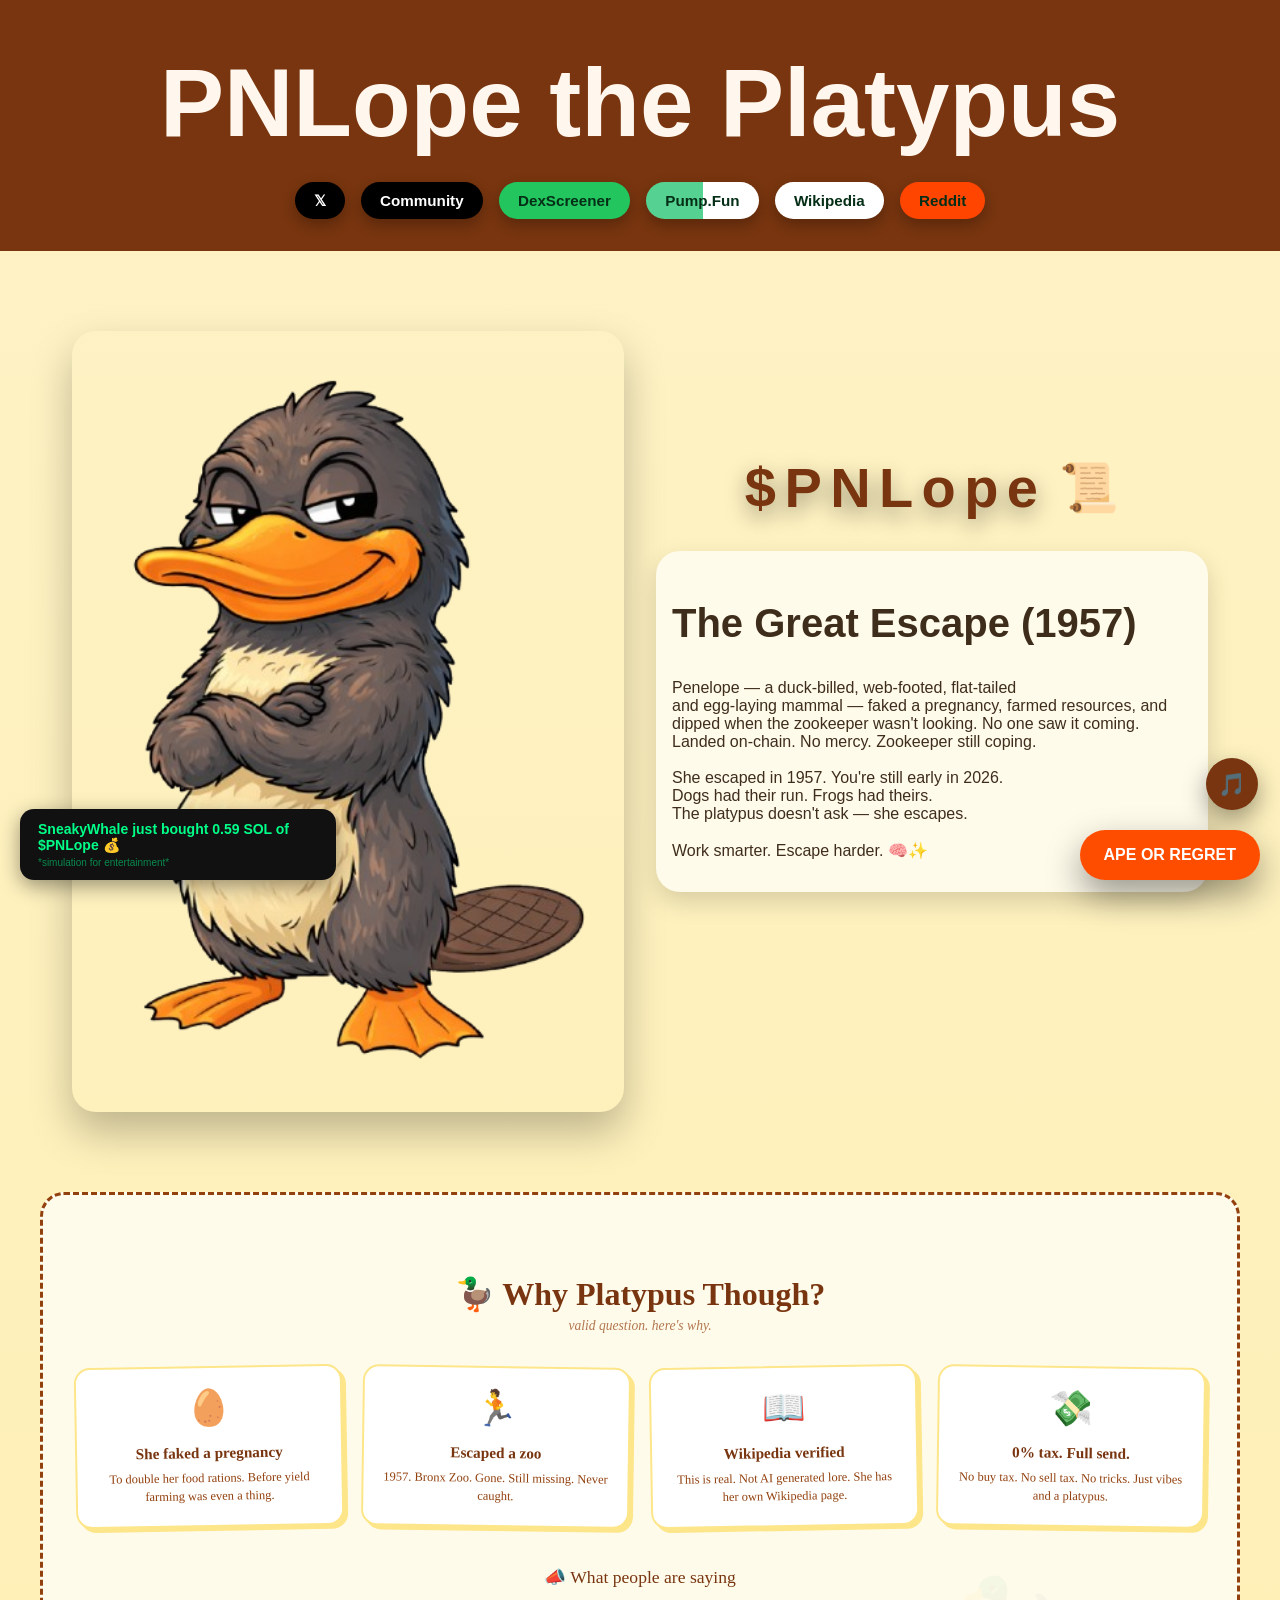
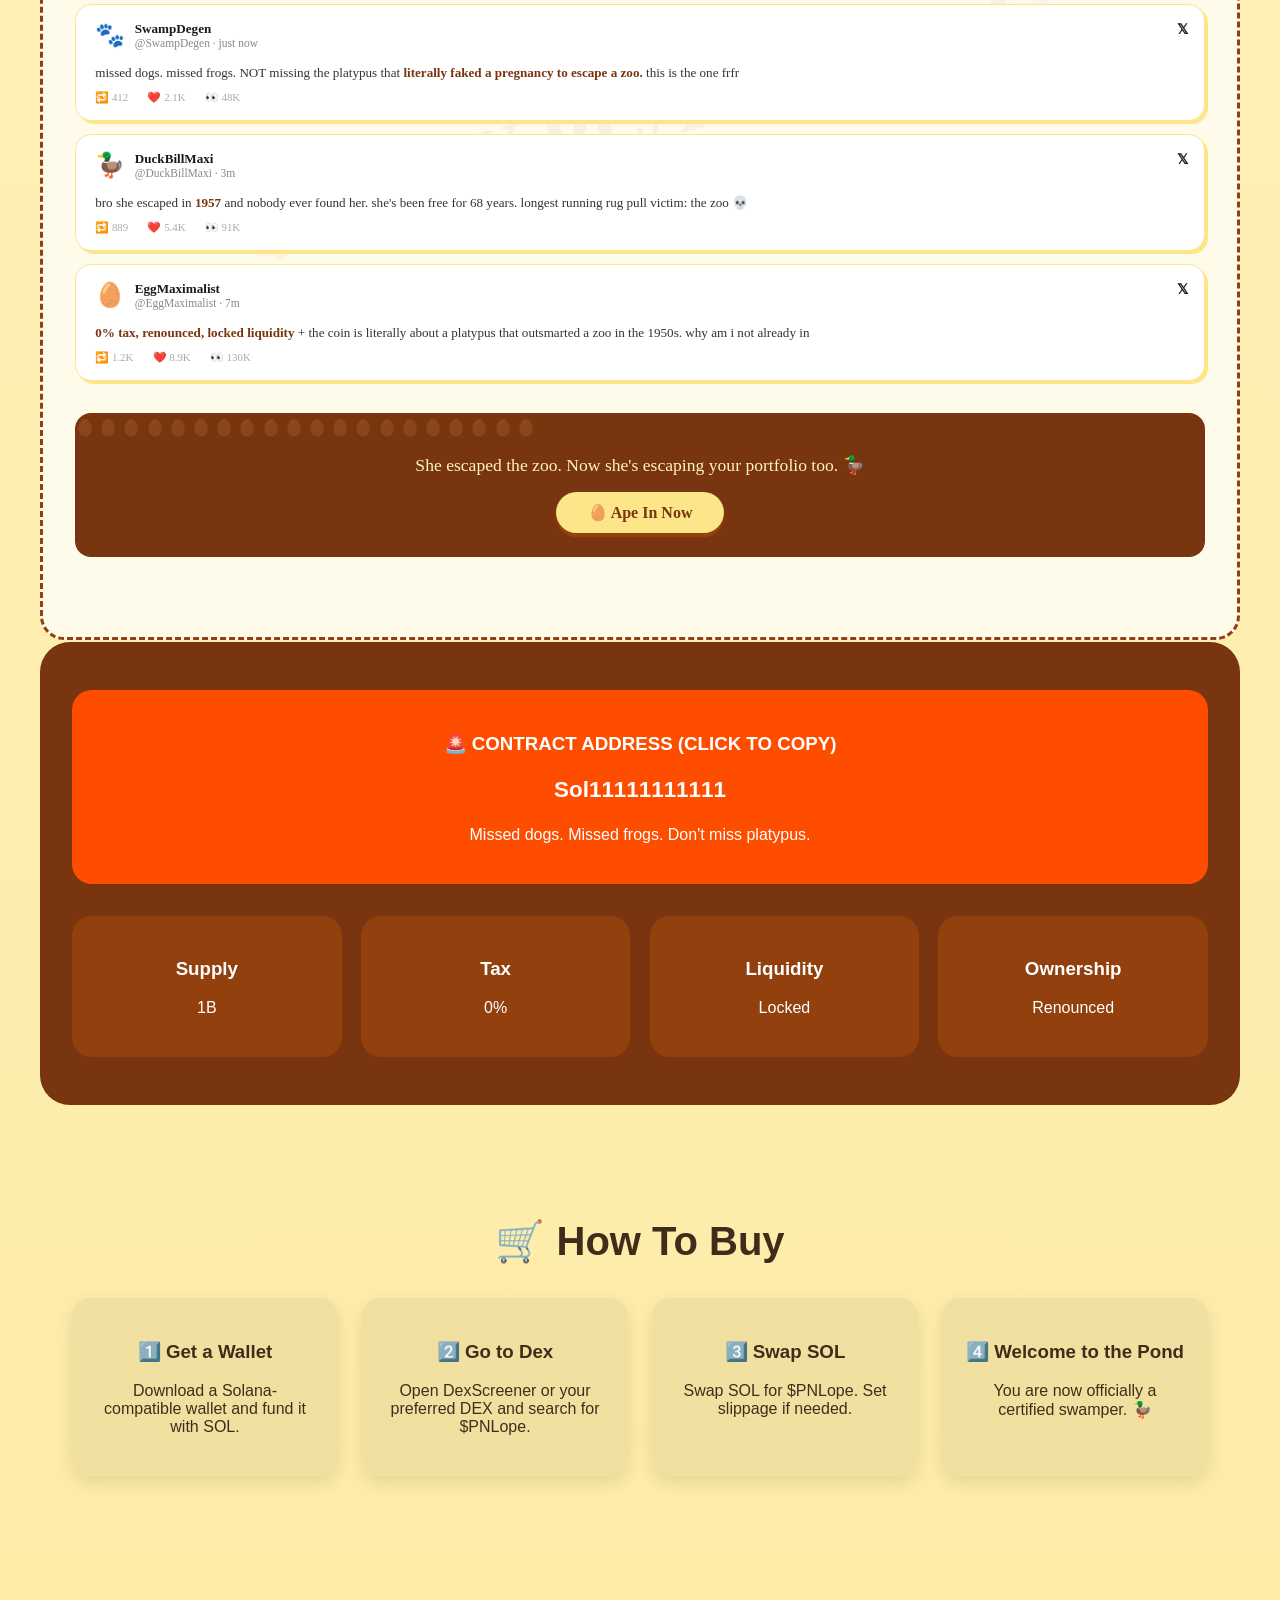
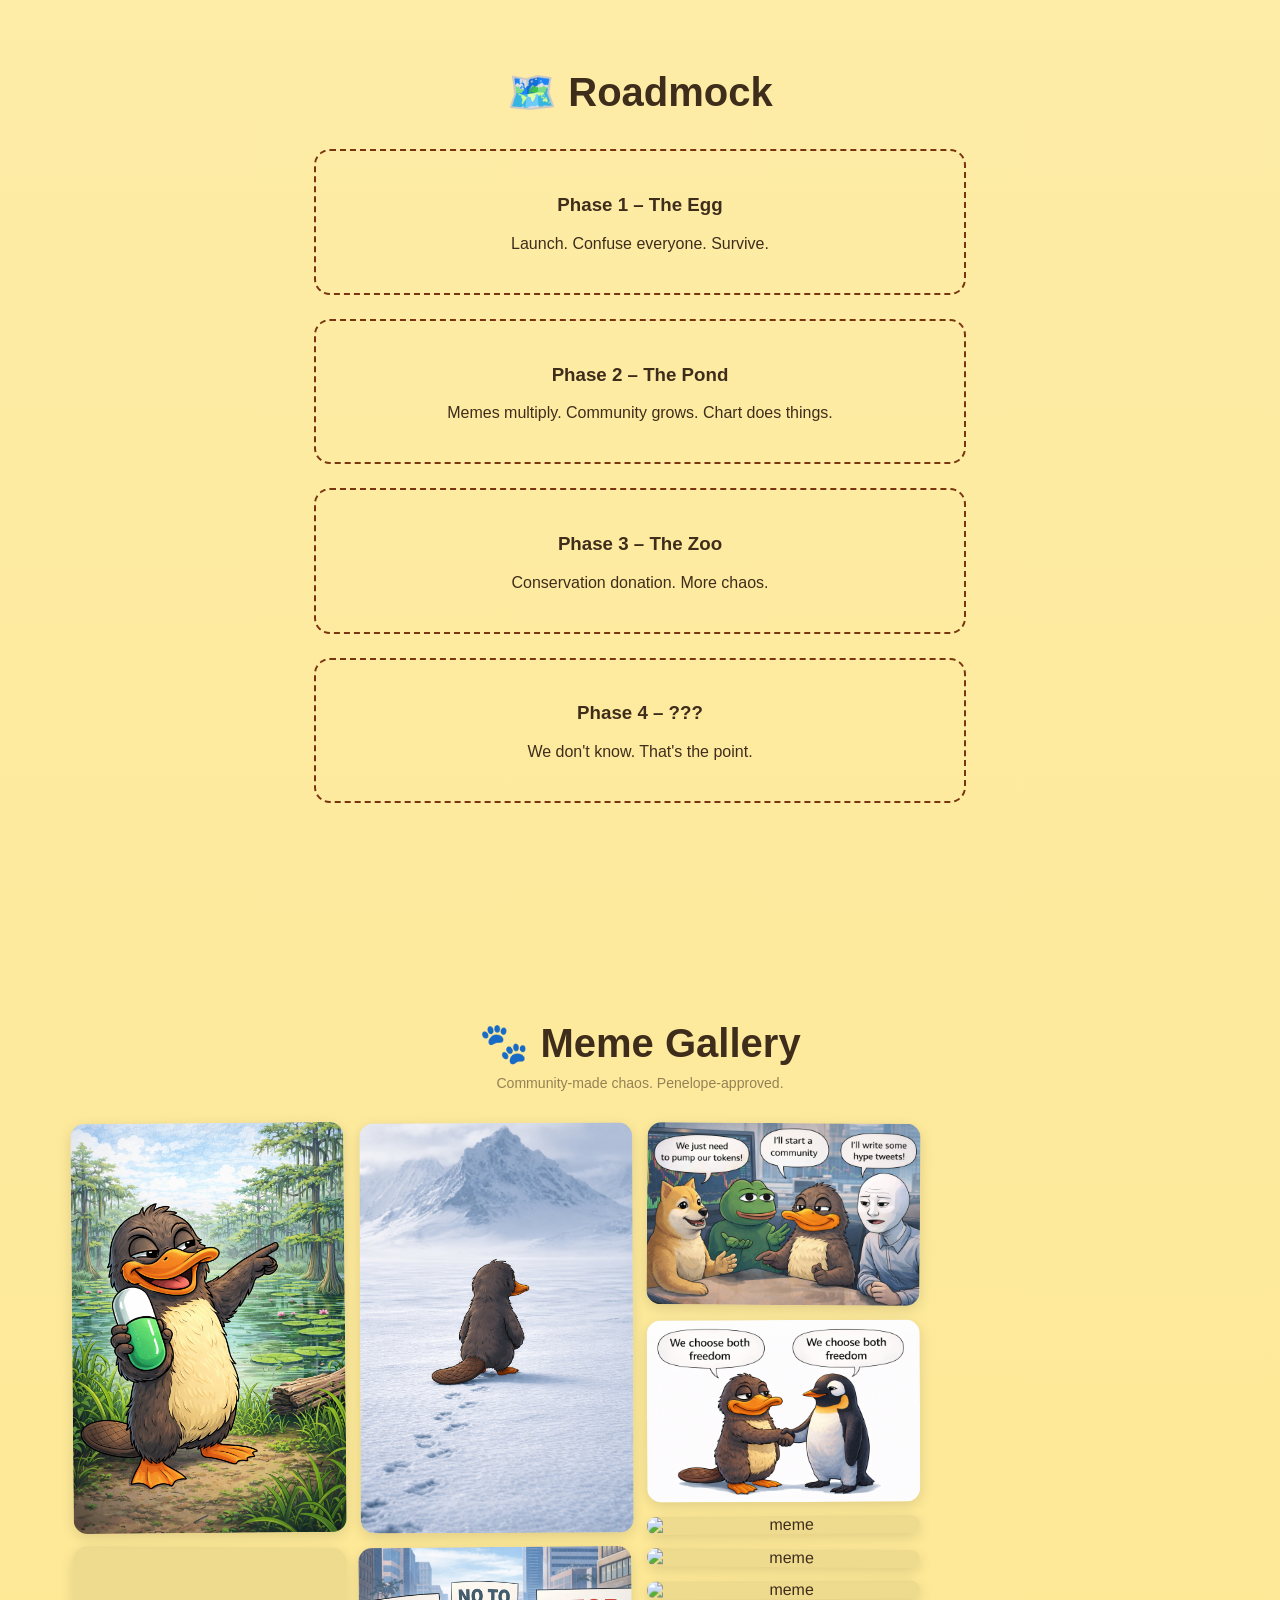
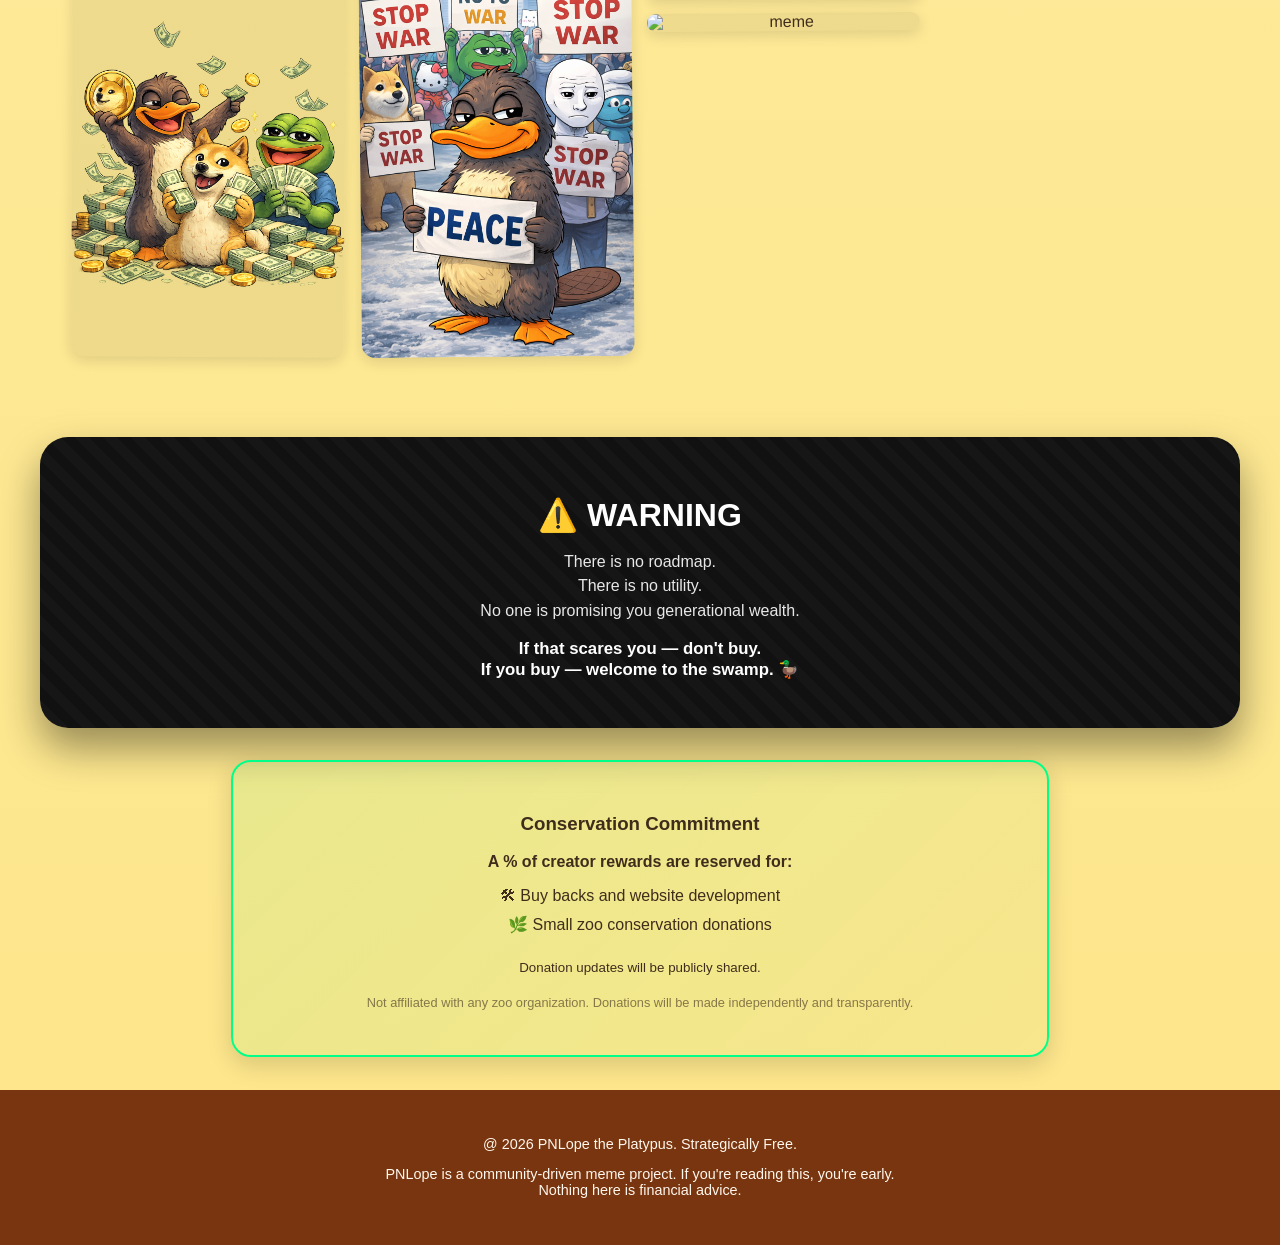
==== commit 46e9cea0: "Update index.html" ====
--- a/index.html
+++ b/index.html
@@ -430,7 +430,7 @@
 
     <div class="meme-masonry" id="memeGrid">
 
-      <div class="meme-card" data-label="She knew all along 🦆">
+      <div class="meme-card" data-label="Pump it! 🦆">
         <img src="assets/meme1.png" alt="meme">
         <div class="meme-shine"></div>
         <div class="meme-label">Pump it! 🦆</div>
@@ -566,4 +566,5 @@
 <script src="js/theme-switcher.js" defer></script>
 
 </body>
-</html>+
+</html>
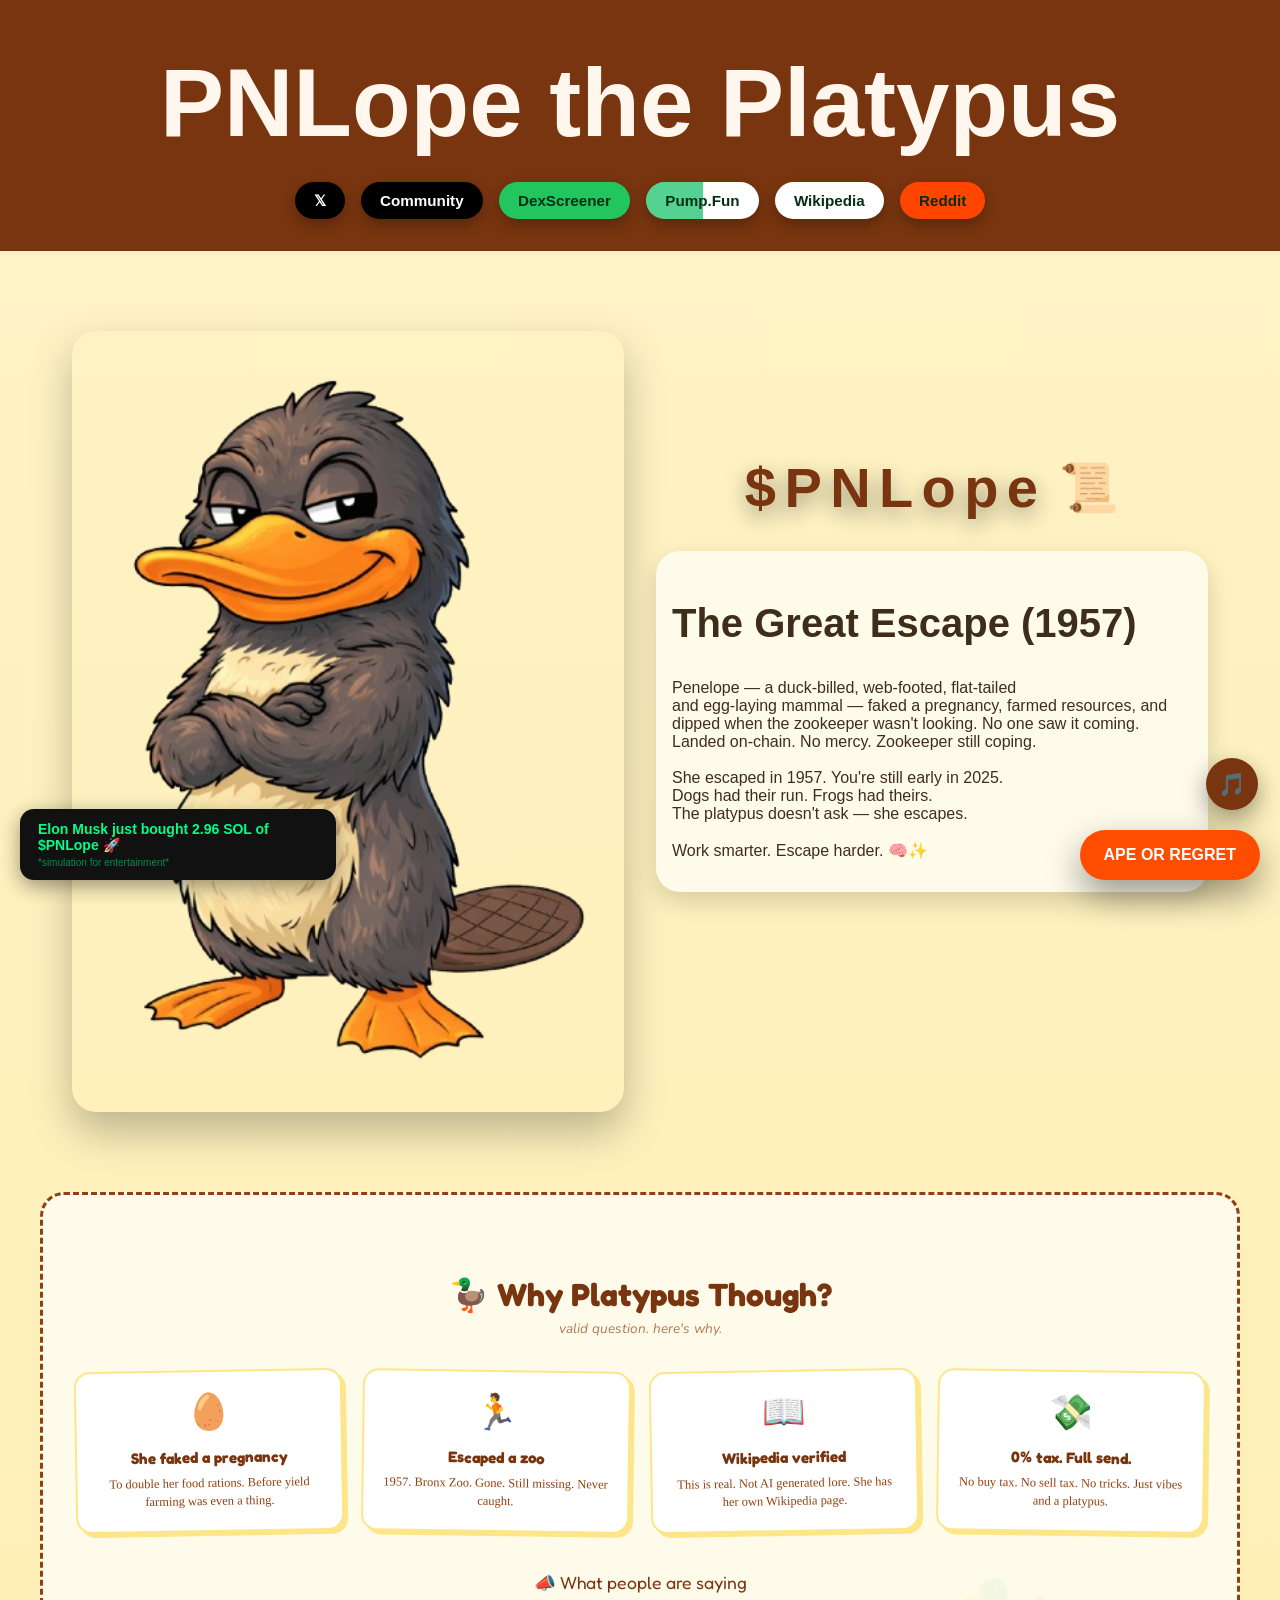
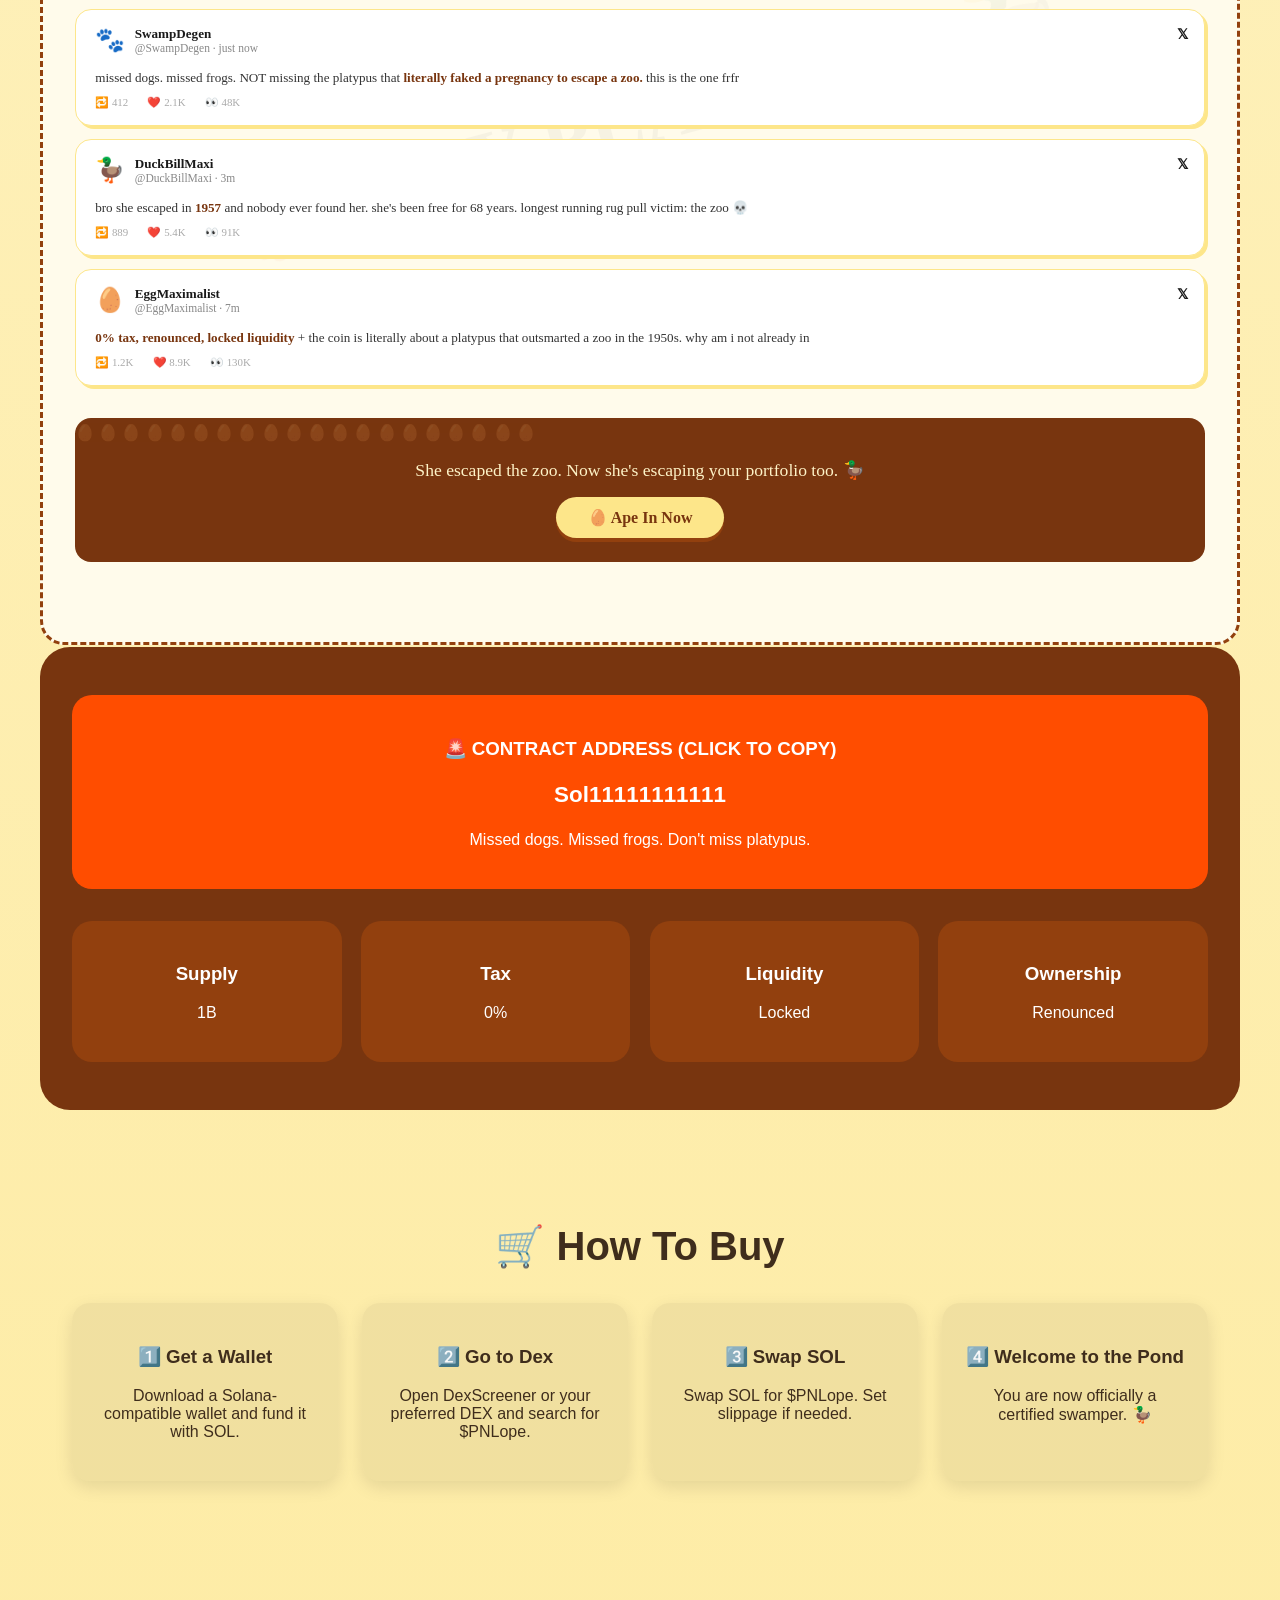
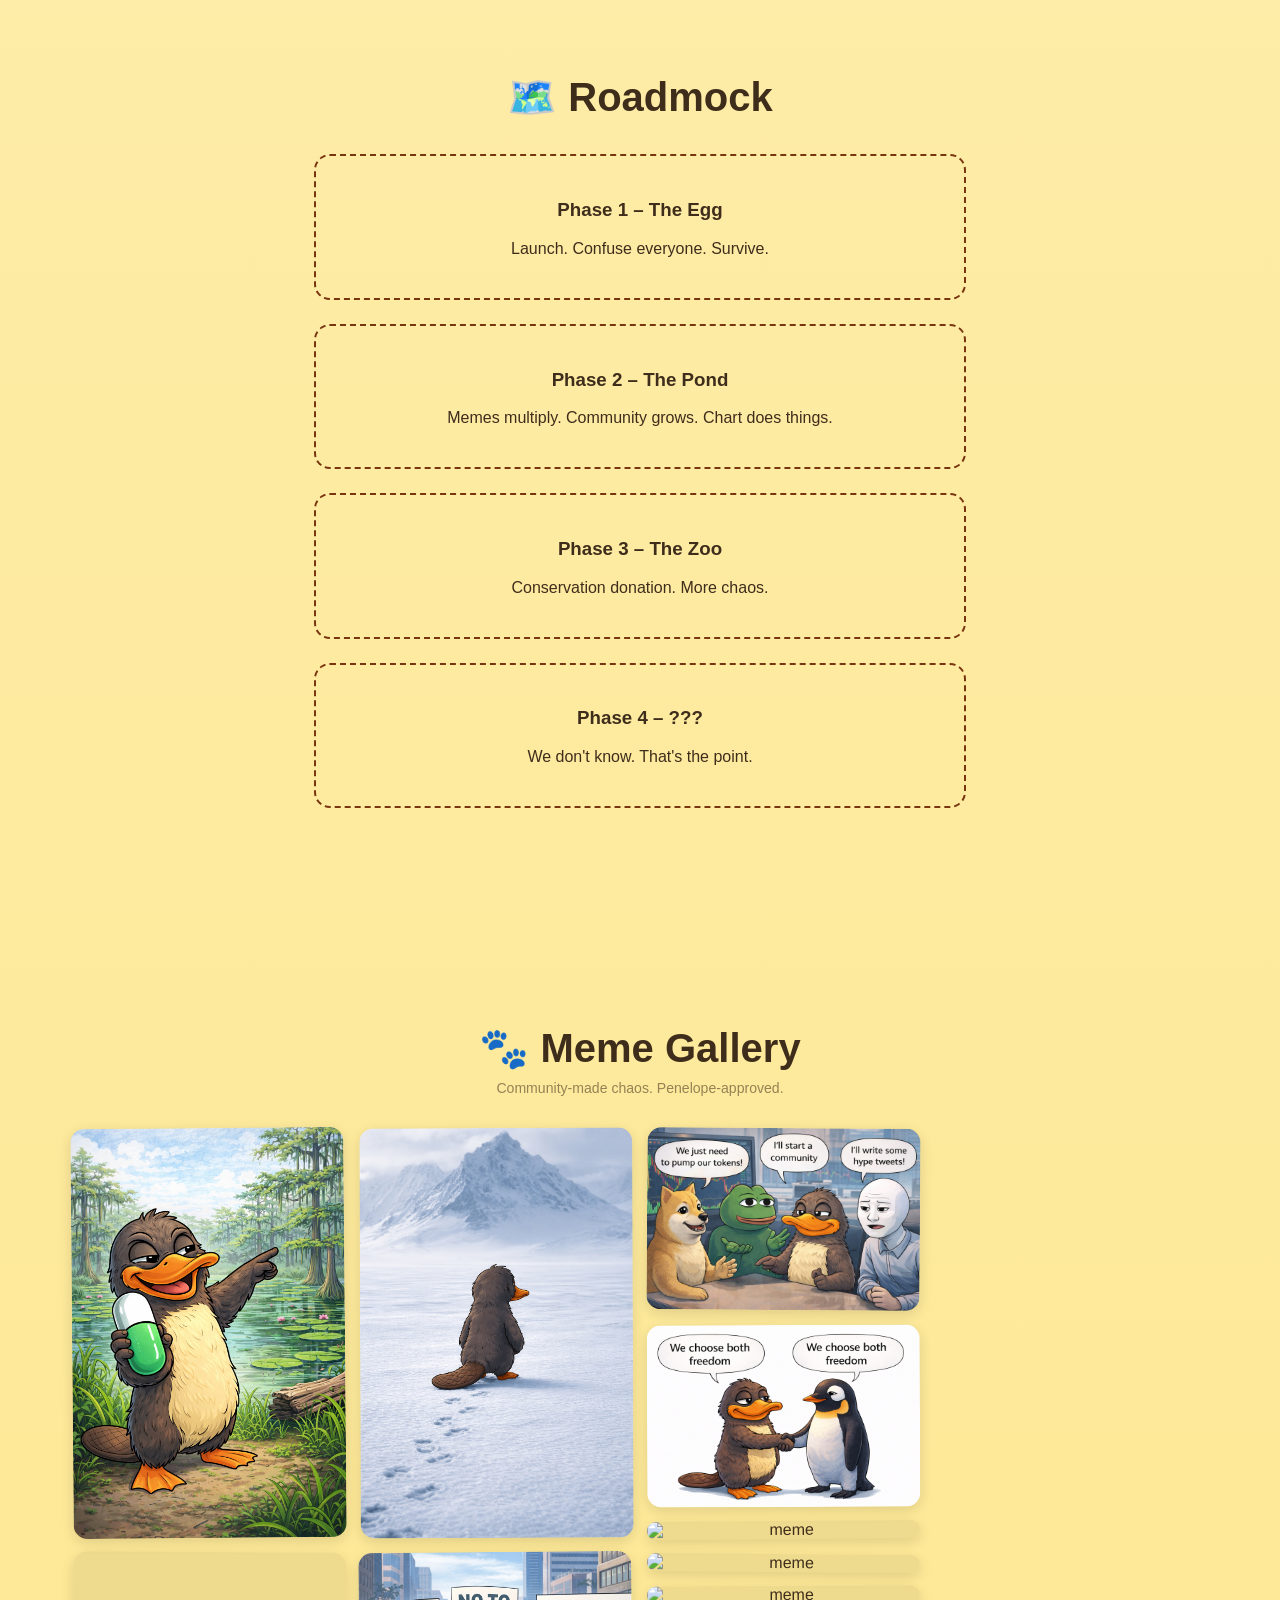
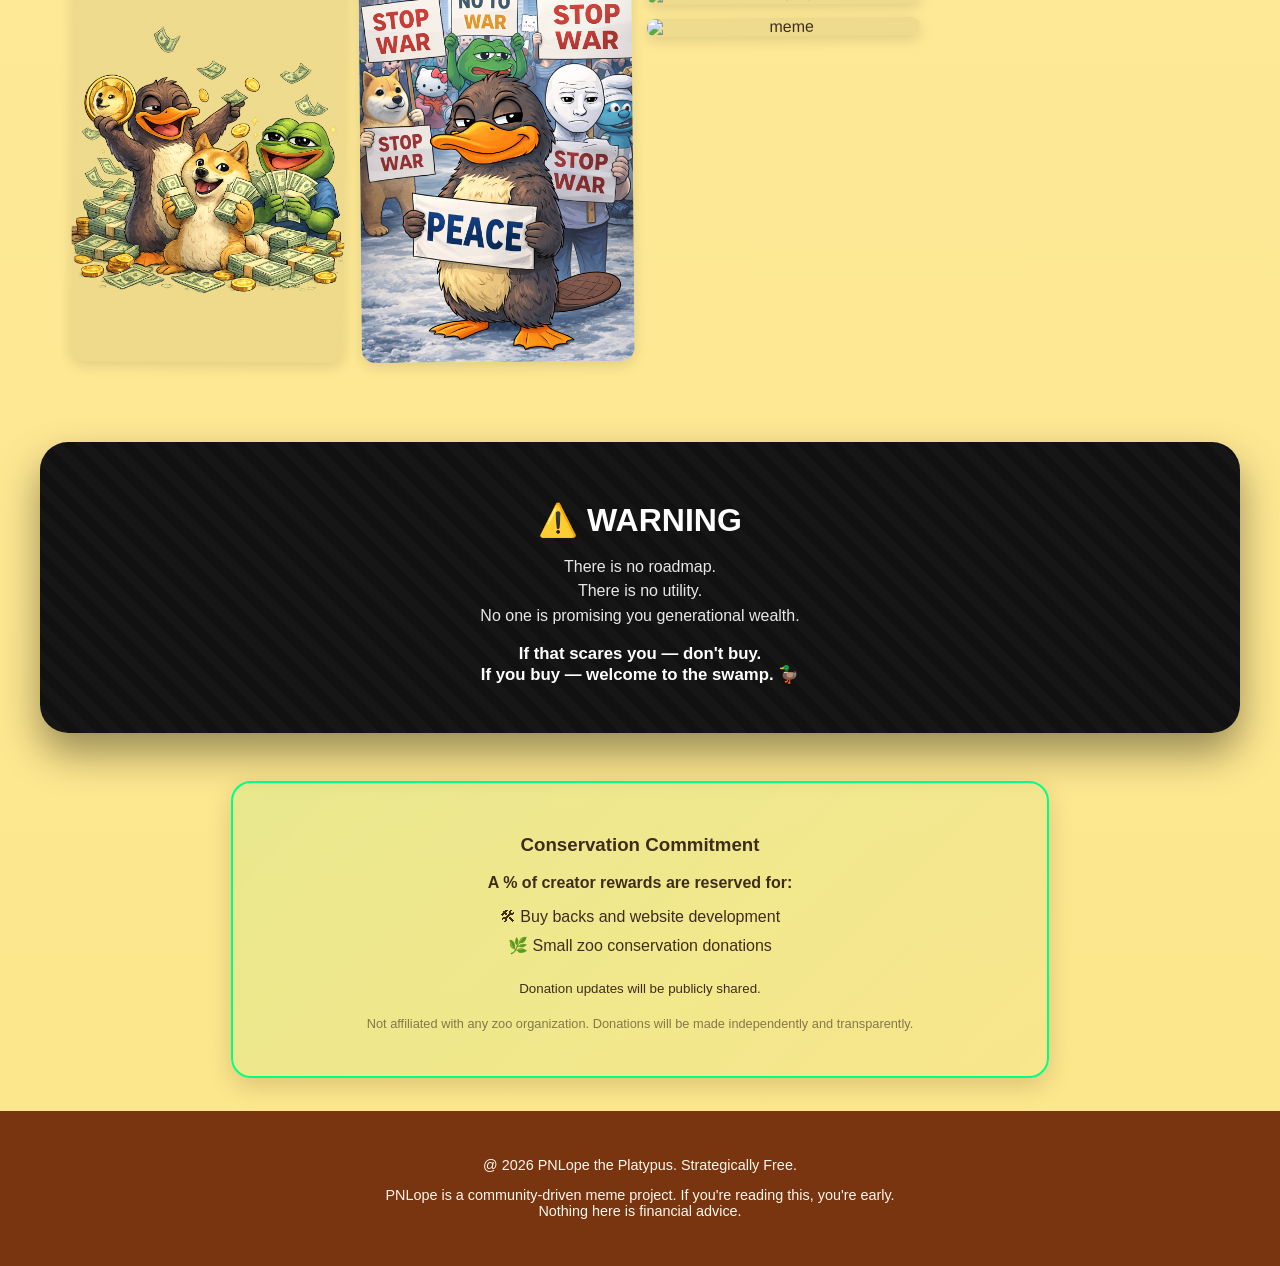
==== commit 4c11baff: "Update index.html" ====
--- a/index.html
+++ b/index.html
@@ -6,6 +6,8 @@
 <title>Penelope the Platypus</title>
 
 <link rel="icon" type="image/png" href="assets/iconhead.png">
+<link rel="preconnect" href="https://fonts.googleapis.com">
+<link href="https://fonts.googleapis.com/css2?family=Fredoka+One&family=Nunito:wght@400;600;700&display=swap" rel="stylesheet">
 <link rel="stylesheet" href="css/style.css">
 <link rel="stylesheet" href="css/themes.css">
 </head>
@@ -46,7 +48,7 @@
     <div class="story">
       <div class="token-wrapper">
         <span class="token-label">$PNLope</span>
-        <a href="lore.html" target=_blank" class="scroll-link">
+        <a href="lore.html" class="scroll-link">
           <span class="scroll-emoji">📜</span>
         </a>
       </div>
@@ -57,10 +59,10 @@
         and <span class="easter-egg" ondblclick="unlockVault()">egg</span>-laying mammal —
         faked a pregnancy, farmed resources,
         and dipped when the
-        <a href="zookeeper.html" target="_blank" class="no-underline-link">zookeeper</a>
+        <a href="zookeeper.html" class="no-underline-link">zookeeper</a>
         wasn't looking. No one saw it coming.<br>
         Landed on-chain. No mercy. Zookeeper still coping.<br><br>
-        She escaped in 1957. You're still early in 2026.<br>
+        She escaped in 1957. You're still early in 2025.<br>
         Dogs had their run. Frogs had theirs.<br>
         The platypus doesn't ask — she escapes.<br><br>
         Work smarter. Escape harder. 🧠✨
@@ -430,40 +432,40 @@
 
     <div class="meme-masonry" id="memeGrid">
 
-      <div class="meme-card" data-label="Pump it! 🦆">
+      <div class="meme-card" data-label="She knew all along 🦆">
         <img src="assets/meme1.png" alt="meme">
         <div class="meme-shine"></div>
-        <div class="meme-label">Pump it! 🦆</div>
+        <div class="meme-label">She knew all along 🦆</div>
       </div>
 
       <div class="meme-card" data-label="The original degen">
         <img src="assets/meme2.png" alt="meme">
         <div class="meme-shine"></div>
-        <div class="meme-label">With the gang</div>
+        <div class="meme-label">The original degen</div>
       </div>
 
       <div class="meme-card" data-label="0% tax, 100% chaos">
         <img src="assets/meme3.png" alt="meme">
         <div class="meme-shine"></div>
-        <div class="meme-label">Decision</div>
+        <div class="meme-label">0% tax, 100% chaos</div>
       </div>
 
       <div class="meme-card" data-label="Zookeeper still coping">
         <img src="assets/meme4.png" alt="meme">
         <div class="meme-shine"></div>
-        <div class="meme-label">PEACE</div>
+        <div class="meme-label">Zookeeper still coping</div>
       </div>
 
       <div class="meme-card" data-label="Faked pregnancy. Won.">
         <img src="assets/meme5.png" alt="meme">
         <div class="meme-shine"></div>
-        <div class="meme-label">Pump discussion.</div>
+        <div class="meme-label">Faked pregnancy. Won.</div>
       </div>
 
       <div class="meme-card" data-label="Missed dogs. Missed frogs.">
         <img src="assets/meme6.png" alt="meme">
         <div class="meme-shine"></div>
-        <div class="meme-label">Both choose freedom</div>
+        <div class="meme-label">Missed dogs. Missed frogs.</div>
       </div>
 
       <div class="meme-card" data-label="Wikipedia verified 📖">
@@ -566,5 +568,4 @@
 <script src="js/theme-switcher.js" defer></script>
 
 </body>
-
 </html>
--- a/css/style.css
+++ b/css/style.css
@@ -187,6 +187,23 @@
 /* === MOBILE === */
 @media (max-width: 768px) {
   .hero { grid-template-columns: 1fr; }
+
+  .token-wrapper {
+    position: relative;
+    top: auto;
+    left: auto;
+    transform: none;
+    justify-content: center;
+    margin-bottom: 0.8rem;
+  }
+
+  .token-label {
+    font-size: 2.2rem;
+  }
+
+  .scroll-emoji {
+    font-size: 2rem;
+  }
   header h1 { font-size: 2.3rem; }
 }
 
@@ -389,7 +406,7 @@
 
 /* === CONSERVATION === */
 .conservation-commitment {
-  margin-top: 2rem;
+  margin-top: 3rem;
   padding: 2rem;
   background: linear-gradient(135deg, rgba(0,255,136,0.08), rgba(0,255,136,0.02));
   border: 2px solid #00ff88;
@@ -519,6 +536,60 @@
 }
 
 
+/* === PFP GENERATOR === */
+#pfp-generator {
+  padding: 80px 20px;
+  text-align: center;
+  background: linear-gradient(135deg, #111, #1c1c1c);
+  border-top: 2px solid #222;
+}
+
+#pfp-generator h2 {
+  font-size: 32px;
+  margin-bottom: 30px;
+  font-weight: 800;
+  letter-spacing: 1px;
+}
+
+#pfpCanvas {
+  width: 420px;
+  max-width: 90%;
+  height: auto;
+  border-radius: 24px;
+  border: 4px solid #000;
+  background: #222;
+  box-shadow: 0 15px 40px rgba(0,0,0,0.6);
+  margin-bottom: 30px;
+  transition: transform 0.3s ease;
+}
+
+#pfpCanvas:hover {
+  transform: scale(1.03);
+}
+
+#pfp-generator button {
+  padding: 14px 28px;
+  margin: 10px;
+  border-radius: 14px;
+  border: none;
+  font-weight: 700;
+  font-size: 16px;
+  cursor: pointer;
+  transition: all 0.2s ease;
+}
+
+#generateBtn { background: #00ff88; color: #111; }
+#generateBtn:hover { background: #00cc6a; transform: translateY(-2px); }
+
+#downloadBtn { background: #ffffff; color: #111; }
+#downloadBtn:hover { background: #dddddd; transform: translateY(-2px); }
+
+@media (max-width: 768px) {
+  #pfp-generator h2 { font-size: 24px; }
+  #pfp-generator button { width: 80%; font-size: 15px; }
+}
+
+
 html {
   scroll-behavior: smooth;
-}+}
--- a/css/themes.css
+++ b/css/themes.css
@@ -1109,7 +1109,7 @@
 }
 
 #section-default .og-title h2 {
-  font-family: 'Comic Sans MS', cursive;
+  font-family: 'Fredoka One', 'Nunito', sans-serif;
   font-size: 2rem;
   color: #78350f;
   margin: 0;
@@ -1122,6 +1122,7 @@
   color: #92400e;
   opacity: 0.7;
   margin-bottom: 2rem;
+  font-family: 'Nunito', sans-serif;
   font-style: italic;
 }
 
@@ -1169,7 +1170,7 @@
 }
 
 #section-default .og-reason h3 {
-  font-family: 'Comic Sans MS', cursive;
+  font-family: 'Fredoka One', 'Nunito', sans-serif;
   font-size: 0.95rem;
   color: #78350f;
   margin-bottom: 0.4rem;
@@ -1184,7 +1185,7 @@
 
 /* Fake X/Twitter posts */
 #section-default .og-posts-title {
-  font-family: 'Comic Sans MS', cursive;
+  font-family: 'Fredoka One', 'Nunito', sans-serif;
   font-size: 1.1rem;
   color: #78350f;
   margin-bottom: 1rem;
@@ -2186,8 +2187,30 @@
 }
 
 @media (max-width: 1024px) { .meme-masonry { column-count: 3; } }
-@media (max-width: 680px)  { .meme-masonry { column-count: 2; } }
-@media (max-width: 420px)  { .meme-masonry { column-count: 1; } }
+@media (max-width: 680px) {
+  .meme-masonry {
+    column-count: unset;
+    display: flex;
+    flex-direction: row;
+    overflow-x: auto;
+    gap: 0.8rem;
+    padding-bottom: 1rem;
+    scroll-snap-type: x mandatory;
+    -webkit-overflow-scrolling: touch;
+    scrollbar-width: none;
+  }
+  .meme-masonry::-webkit-scrollbar { display: none; }
+  .meme-masonry .meme-card {
+    flex: 0 0 78vw;
+    max-width: 78vw;
+    margin-bottom: 0;
+    scroll-snap-align: center;
+    transform: none !important;
+  }
+  .meme-masonry .meme-card:hover {
+    transform: scale(1.02) !important;
+  }
+}
 
 /* Individual card */
 .meme-card {
@@ -2384,4 +2407,4 @@
 body.theme-escape .meme-card:hover  { box-shadow: 0 0 30px rgba(255,60,0,0.15), 0 16px 40px rgba(0,0,0,0.4); border-color: rgba(255,60,0,0.3); }
 body.theme-escape .meme-lb-close    { background: #ff3c00; color: #080808; border-radius: 2px; }
 body.theme-escape .meme-lb-nav      { background: rgba(255,60,0,0.15); border: 1px solid rgba(255,60,0,0.3); border-radius: 2px; }
-body.theme-escape .meme-lb-nav:hover { background: rgba(255,60,0,0.35); }+body.theme-escape .meme-lb-nav:hover { background: rgba(255,60,0,0.35); }
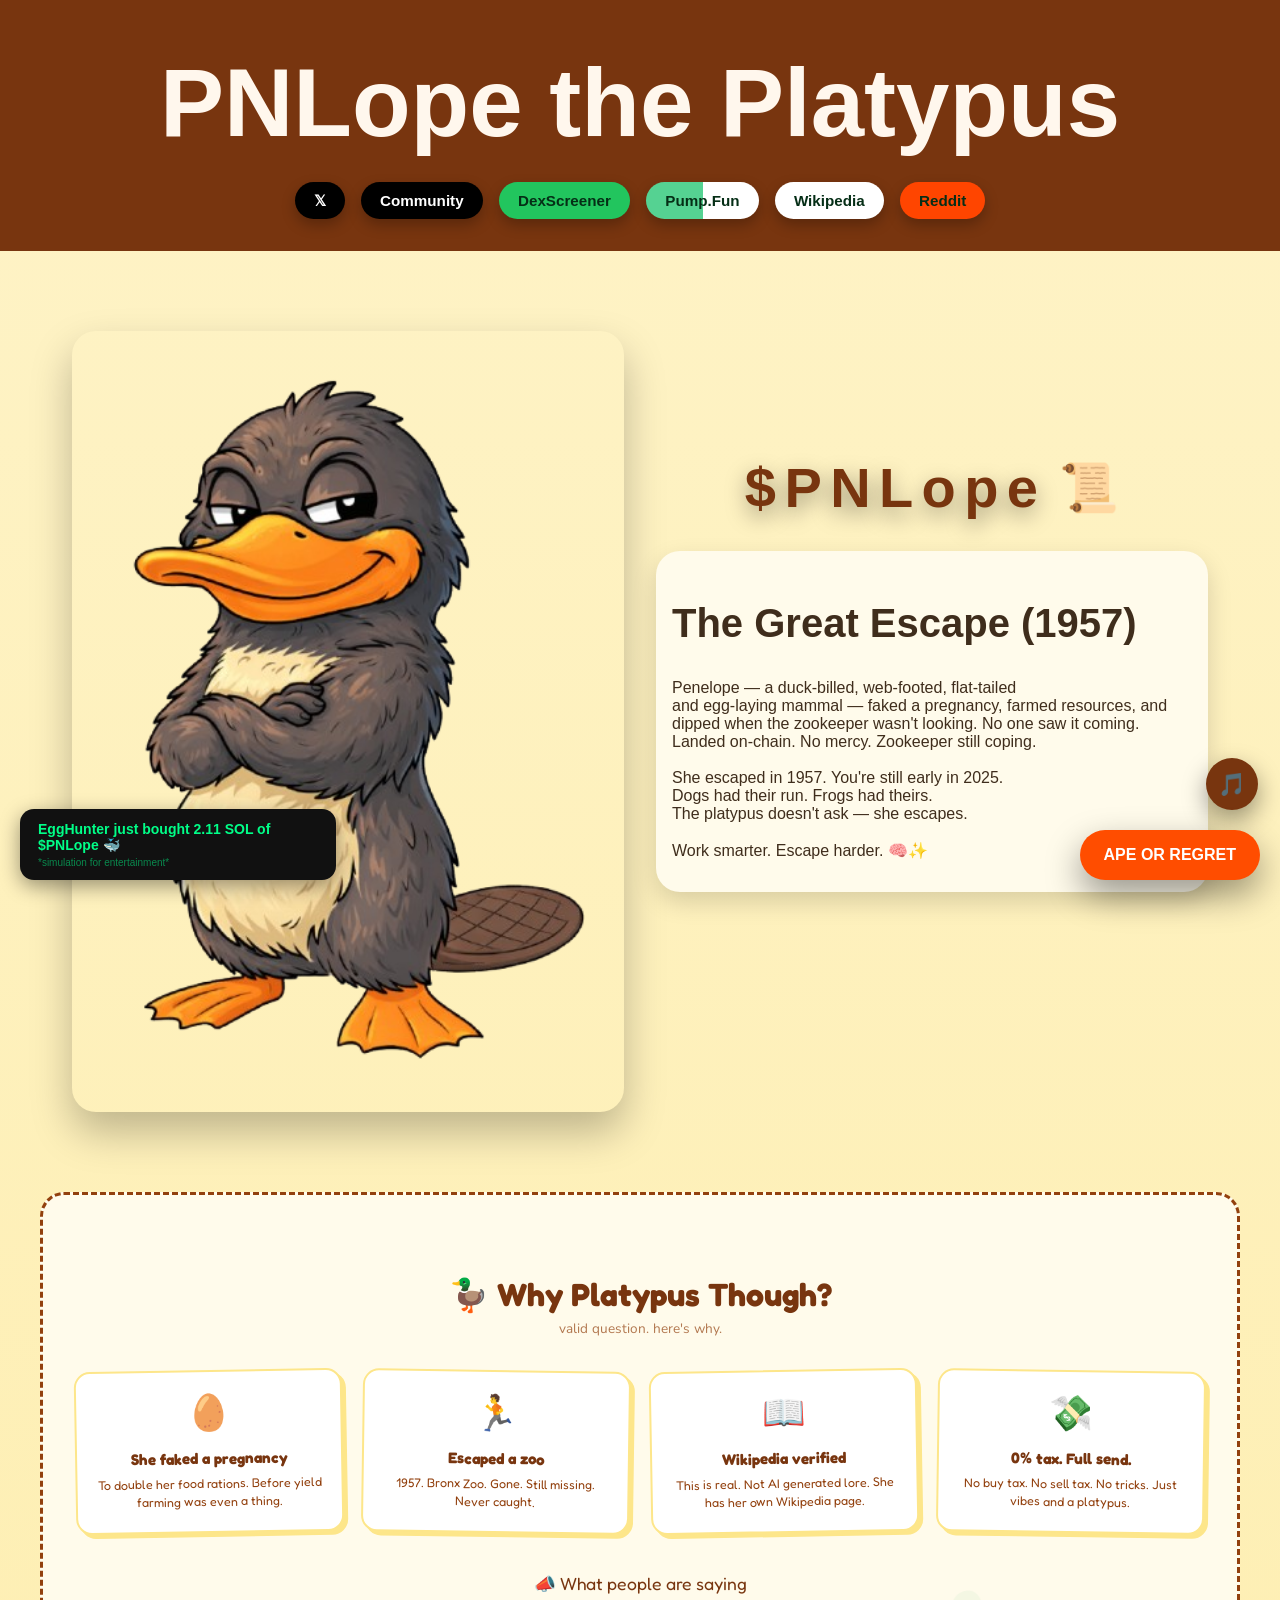
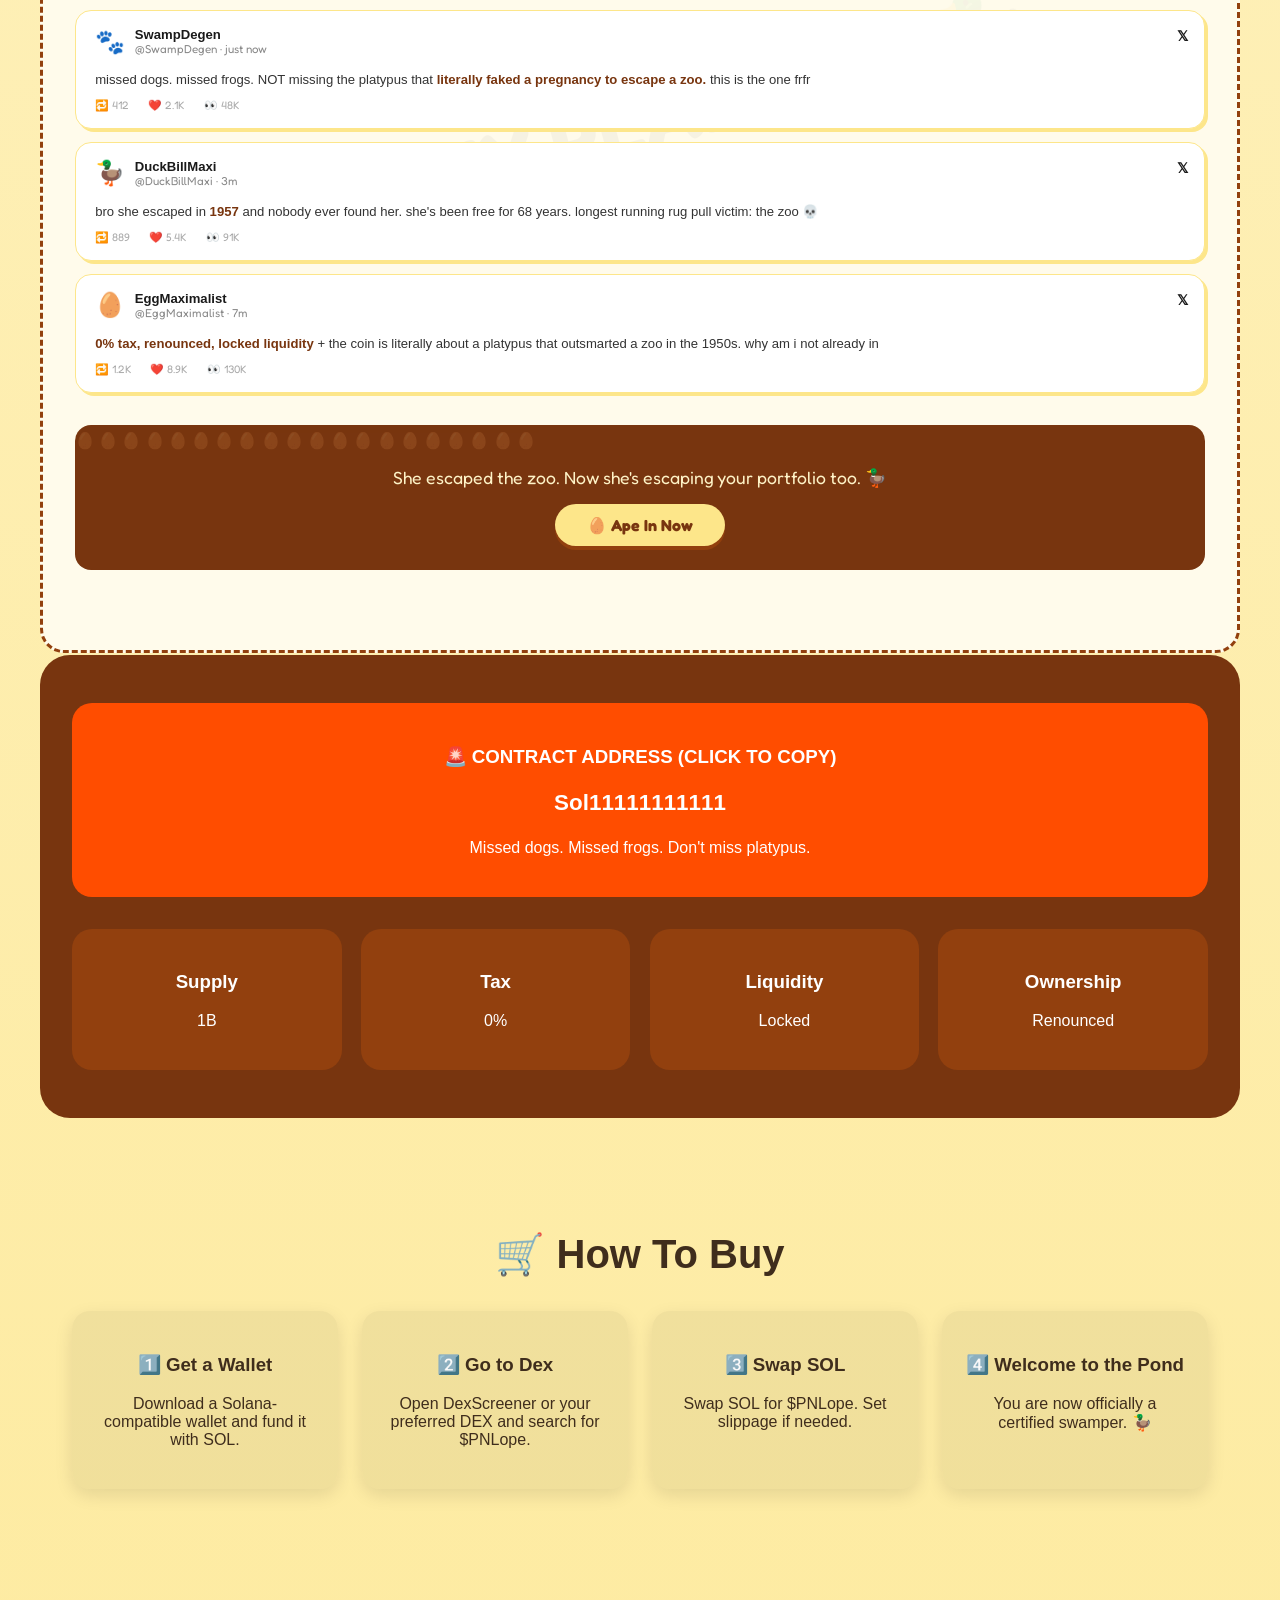
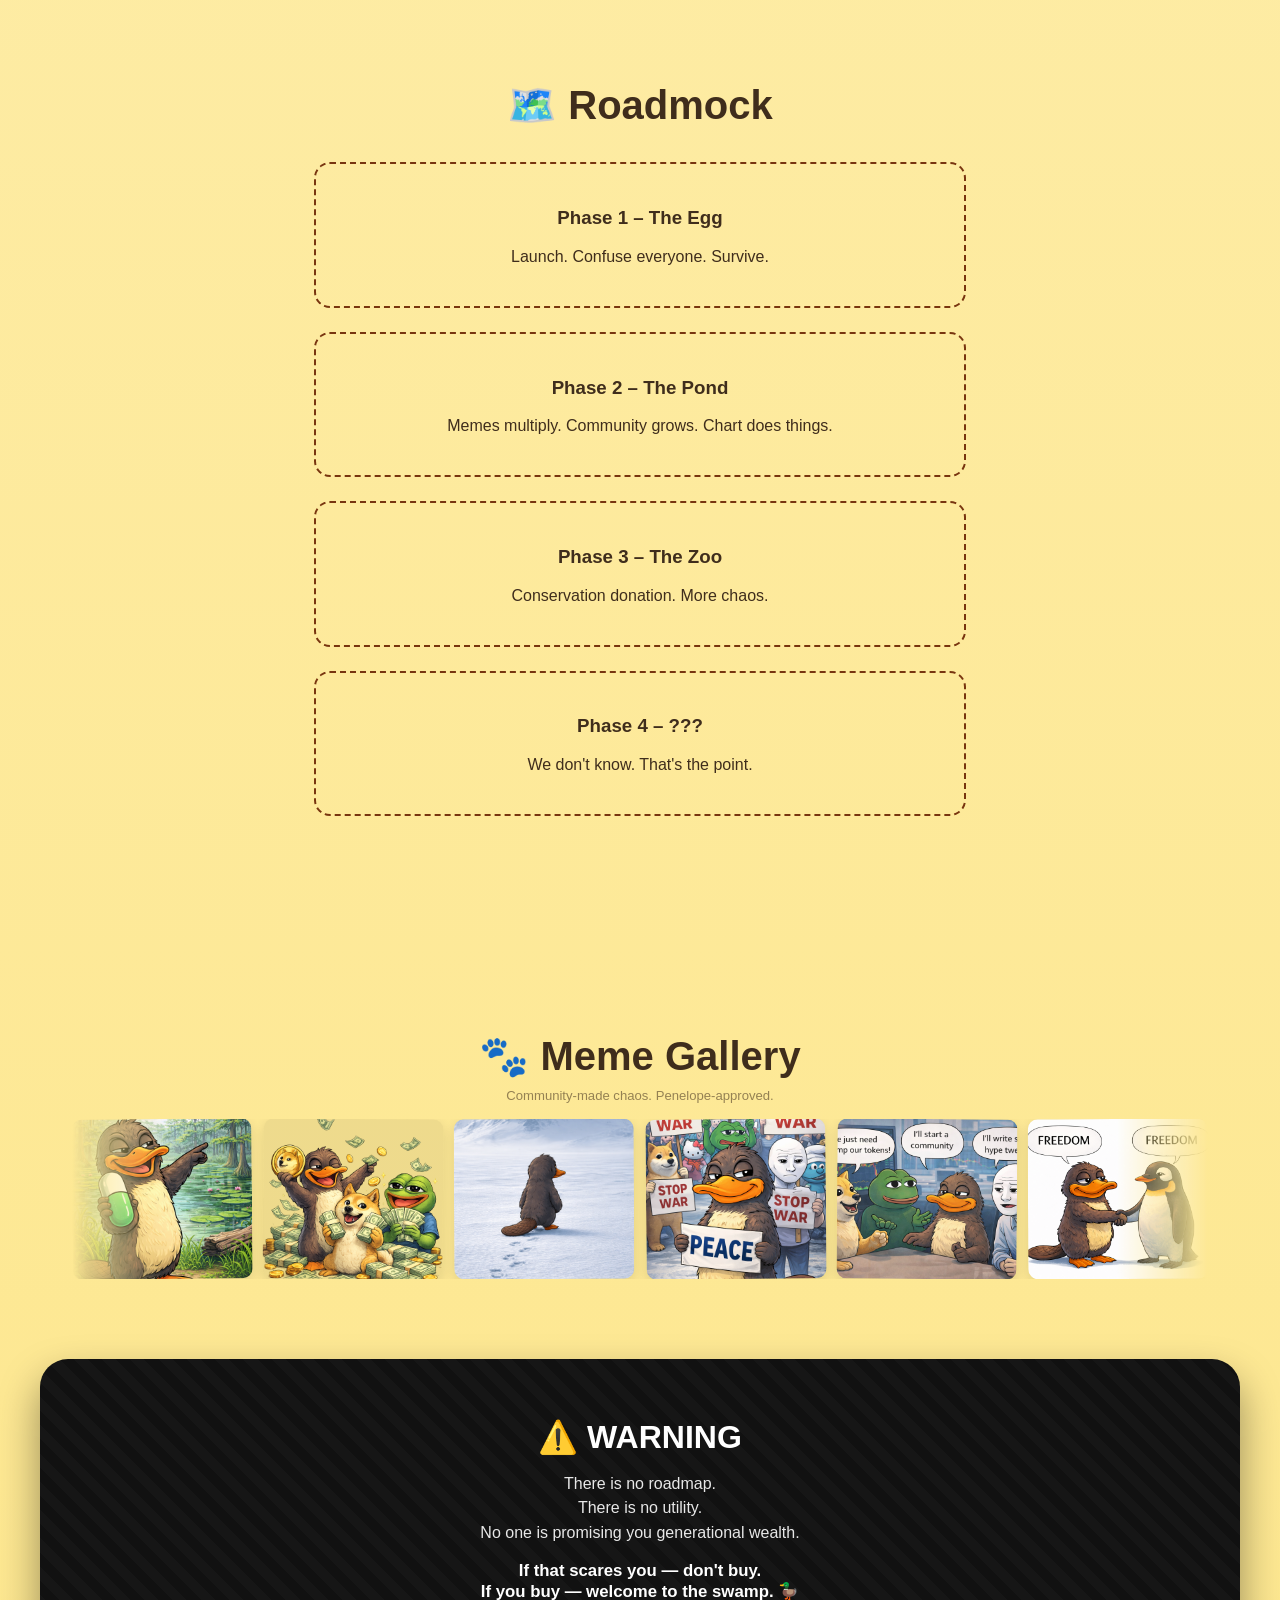
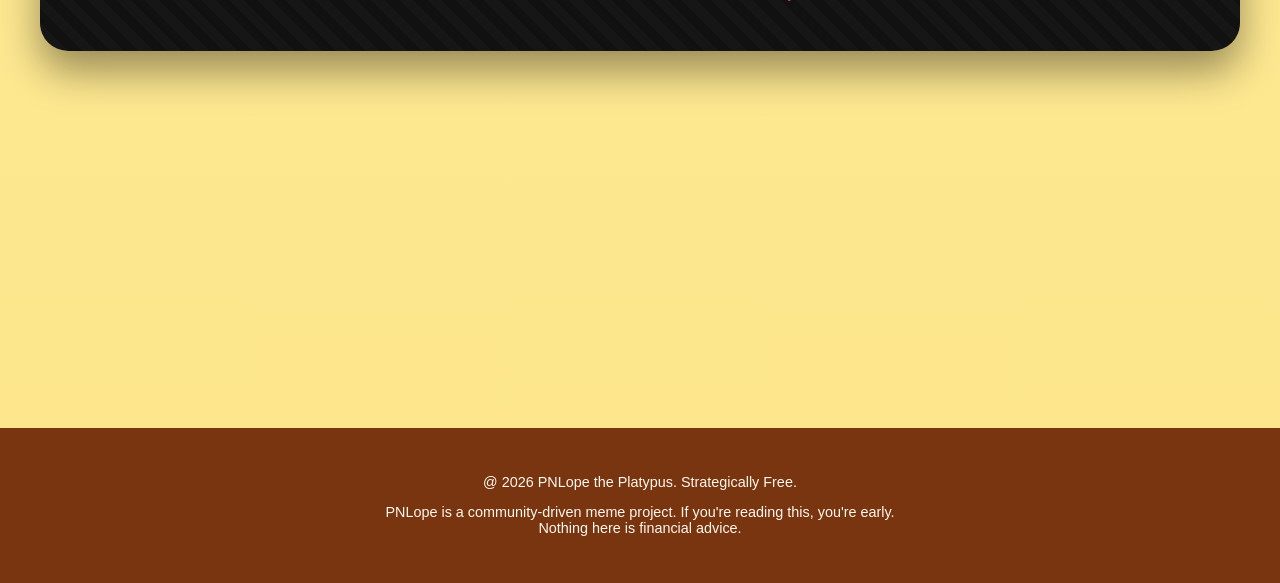
==== commit 011a97f8: "Add files via upload" ====
--- a/index.html
+++ b/index.html
@@ -48,7 +48,7 @@
     <div class="story">
       <div class="token-wrapper">
         <span class="token-label">$PNLope</span>
-        <a href="lore.html" class="scroll-link">
+        <a href="lore.html" target="_blank" class="scroll-link">
           <span class="scroll-emoji">📜</span>
         </a>
       </div>
@@ -59,7 +59,7 @@
         and <span class="easter-egg" ondblclick="unlockVault()">egg</span>-laying mammal —
         faked a pregnancy, farmed resources,
         and dipped when the
-        <a href="zookeeper.html" class="no-underline-link">zookeeper</a>
+        <a href="zookeeper.html" target="_blank" class="no-underline-link">zookeeper</a>
         wasn't looking. No one saw it coming.<br>
         Landed on-chain. No mercy. Zookeeper still coping.<br><br>
         She escaped in 1957. You're still early in 2025.<br>
@@ -67,6 +67,17 @@
         The platypus doesn't ask — she escapes.<br><br>
         Work smarter. Escape harder. 🧠✨
       </p>
+
+      <!-- 🌿 Pond Vibes only — fills right-column gap beside hero image -->
+      <div class="pond-hero-stats">
+        <div class="phs-item"><span class="phs-val">1B</span><span class="phs-label">Supply</span></div>
+        <div class="phs-item"><span class="phs-val">0%</span><span class="phs-label">Tax</span></div>
+        <div class="phs-item"><span class="phs-val">🔒</span><span class="phs-label">Locked</span></div>
+        <div class="phs-item"><span class="phs-val">✅</span><span class="phs-label">Renounced</span></div>
+      </div>
+
+      <a href="https://pump.fun" target="_blank" class="pond-hero-cta">🥚 Ape In Now</a>
+
     </div>
   </section>
 
@@ -162,6 +173,7 @@
   </div>
 
 </section>
+
 
 
   <!-- ② POND VIBES EXCLUSIVE SECTION -->
@@ -345,6 +357,7 @@
       <a href="https://dexscreener.com" target="_blank" class="esc-cta-btn">⚡ BUY $PNLope</a>
     </div>
 
+
     <div class="esc-footer-line">
       <span>FILE: PNLOPE_1957.classified ── PAGES: UNKNOWN ── AUTHOR: REDACTED</span>
       <span>SIGNAL ACTIVE <span class="blink">█</span></span>
@@ -425,11 +438,13 @@
   </section>
 
 
+
   <!-- ⑧ MEME GALLERY -->
   <section class="meme-gallery reveal">
     <h2>🐾 Meme Gallery</h2>
     <span class="meme-gallery-sub">Community-made chaos. Penelope-approved.</span>
 
+    <div class="meme-carousel-wrap">
     <div class="meme-masonry" id="memeGrid">
 
       <div class="meme-card" data-label="She knew all along 🦆">
@@ -495,19 +510,10 @@
       <!-- Add more memes below — copy a meme-card block and change src + data-label -->
 
     </div>
-  </section>
-
-  <!-- Lightbox -->
-  <div class="meme-lightbox" id="memeLightbox">
-    <div class="meme-lightbox-inner" id="memeLbInner">
-      <div class="meme-lb-counter" id="memeLbCounter">1 / 10</div>
-      <button class="meme-lb-close" id="memeLbClose">✕</button>
-      <button class="meme-lb-nav lb-prev" id="memeLbPrev">&#8249;</button>
-      <button class="meme-lb-nav lb-next" id="memeLbNext">&#8250;</button>
-      <img id="memeLbImg" src="" alt="">
-      <div class="meme-lightbox-label" id="memeLbLabel"></div>
-    </div>
-  </div>
+    </div><!-- /.meme-carousel-wrap -->
+  </section>
+
+
 
 
   <!-- ⑨ WARNING -->
@@ -552,8 +558,14 @@
 
 </main>
 
+<a href="dj.html" target="_blank" class="floating-dj" id="floatingDJ">🎧 DJ BOOTH</a>
+
 <a href="https://pump.fun" target="_blank" class="floating-buy" id="floatingBuy">
   APE OR REGRET
+</a>
+
+<a href="techno.html" target="_blank" class="floating-dj" id="floatingDJ">
+  🎧 PNLOPE BOOTH
 </a>
 
 <footer>
@@ -564,8 +576,21 @@
   </p>
 </footer>
 
+
+<!-- Meme Lightbox — outside main so z-index works across all themes -->
+<div class="meme-lightbox" id="memeLightbox">
+  <div class="meme-lightbox-inner" id="memeLbInner">
+    <div class="meme-lb-counter" id="memeLbCounter">1 / 10</div>
+    <button class="meme-lb-close" id="memeLbClose">✕</button>
+    <button class="meme-lb-nav lb-prev" id="memeLbPrev">&#8249;</button>
+    <button class="meme-lb-nav lb-next" id="memeLbNext">&#8250;</button>
+    <img id="memeLbImg" src="" alt="">
+    <div class="meme-lightbox-label" id="memeLbLabel"></div>
+  </div>
+</div>
+
 <script src="js/main.js" defer></script>
 <script src="js/theme-switcher.js" defer></script>
 
 </body>
-</html>
+</html>
--- a/css/style.css
+++ b/css/style.css
@@ -536,60 +536,7 @@
 }
 
 
-/* === PFP GENERATOR === */
-#pfp-generator {
-  padding: 80px 20px;
-  text-align: center;
-  background: linear-gradient(135deg, #111, #1c1c1c);
-  border-top: 2px solid #222;
-}
-
-#pfp-generator h2 {
-  font-size: 32px;
-  margin-bottom: 30px;
-  font-weight: 800;
-  letter-spacing: 1px;
-}
-
-#pfpCanvas {
-  width: 420px;
-  max-width: 90%;
-  height: auto;
-  border-radius: 24px;
-  border: 4px solid #000;
-  background: #222;
-  box-shadow: 0 15px 40px rgba(0,0,0,0.6);
-  margin-bottom: 30px;
-  transition: transform 0.3s ease;
-}
-
-#pfpCanvas:hover {
-  transform: scale(1.03);
-}
-
-#pfp-generator button {
-  padding: 14px 28px;
-  margin: 10px;
-  border-radius: 14px;
-  border: none;
-  font-weight: 700;
-  font-size: 16px;
-  cursor: pointer;
-  transition: all 0.2s ease;
-}
-
-#generateBtn { background: #00ff88; color: #111; }
-#generateBtn:hover { background: #00cc6a; transform: translateY(-2px); }
-
-#downloadBtn { background: #ffffff; color: #111; }
-#downloadBtn:hover { background: #dddddd; transform: translateY(-2px); }
-
-@media (max-width: 768px) {
-  #pfp-generator h2 { font-size: 24px; }
-  #pfp-generator button { width: 80%; font-size: 15px; }
-}
-
 
 html {
   scroll-behavior: smooth;
-}
+}
--- a/css/themes.css
+++ b/css/themes.css
@@ -431,7 +431,7 @@
   100% { background-position: 0 80px; }
 }
 
-body.theme-escape > *:not(.music-toggle):not(.track-picker):not(.floating-buy):not(#theme-particles) {
+body.theme-escape > *:not(.music-toggle):not(.track-picker):not(.floating-buy):not(.floating-dj):not(#theme-particles):not(.meme-lightbox) {
   position: relative;
   z-index: 1;
 }
@@ -1084,7 +1084,7 @@
   background: #fffbeb;
   border: 3px dashed #92400e;
   border-radius: 24px;
-  font-family: 'Comic Sans MS', 'Trebuchet MS', cursive;
+  font-family: 'Fredoka One', 'Nunito', sans-serif;
   position: relative;
   overflow: hidden;
 }
@@ -1123,7 +1123,7 @@
   opacity: 0.7;
   margin-bottom: 2rem;
   font-family: 'Nunito', sans-serif;
-  font-style: italic;
+  font-style: normal;
 }
 
 /* Reason cards — slightly rotated for chaos */
@@ -1221,6 +1221,8 @@
 }
 
 #section-default .og-post .post-name {
+  font-family: -apple-system, BlinkMacSystemFont, 'Segoe UI', sans-serif;
+  font-style: normal;
   font-size: 0.82rem;
   font-weight: 900;
   color: #1a1a1a;
@@ -1246,6 +1248,9 @@
   color: #333;
   line-height: 1.6;
   margin-bottom: 0.5rem;
+  font-family: -apple-system, BlinkMacSystemFont, 'Segoe UI', sans-serif;
+  font-style: normal;
+  font-weight: 400;
 }
 
 #section-default .og-post .post-text strong {
@@ -1284,7 +1289,7 @@
 
 #section-default .og-cta p {
   color: #fef3c7;
-  font-family: 'Comic Sans MS', cursive;
+  font-family: 'Fredoka One', 'Nunito', sans-serif;
   font-size: 1.1rem;
   margin-bottom: 1rem;
   position: relative;
@@ -1295,7 +1300,7 @@
   color: #78350f;
   padding: 0.7rem 2rem;
   border-radius: 999px;
-  font-family: 'Comic Sans MS', cursive;
+  font-family: 'Fredoka One', 'Nunito', sans-serif;
   font-weight: 900;
   font-size: 1rem;
   text-decoration: none;
@@ -1714,6 +1719,21 @@
     padding: 0 1rem;
   }
 
+  /* ── Kill all cursive and italic on mobile ── */
+  body, p, h1, h2, h3, h4, span, div, a, li, strong {
+    font-style: normal !important;
+  }
+
+  #section-default,
+  #section-default * {
+    font-family: 'Fredoka One', 'Nunito', system-ui, sans-serif !important;
+    font-style: normal !important;
+  }
+
+  .og-subtitle {
+    font-style: normal !important;
+  }
+
   /* ── HEADER ── */
   header {
     padding: 2.5rem 1.2rem 3rem;
@@ -1762,17 +1782,17 @@
   /* ── FLOATING BUY ── */
   /* Only tweak size — NO position !important so JS drag works freely */
   .floating-buy {
-    font-size: 0.75rem;
-    padding: 10px 14px;
+    font-size: 0.9rem;
+    padding: 14px 20px;
   }
 
   /* ── MUSIC TOGGLE ── */
   .music-toggle {
-    width: 44px !important;
-    height: 44px !important;
-    font-size: 1.2rem !important;
-    bottom: 130px !important;
-    right: 12px !important;
+    width: 54px !important;
+    height: 54px !important;
+    font-size: 1.5rem !important;
+    bottom: 140px !important;
+    right: 14px !important;
   }
 
   .track-picker {
@@ -2012,19 +2032,27 @@
   /* CTA */
   #section-escape .esc-cta {
     flex-direction: column;
+    align-items: stretch;
     text-align: center;
-    padding: 1.2rem 1rem;
-    gap: 1rem;
+    padding: 1rem;
+    gap: 0.8rem;
+    overflow: hidden;
   }
 
   #section-escape .esc-cta-text {
-    font-size: 0.75rem;
+    font-size: 0.72rem;
+    word-break: break-word;
   }
 
   #section-escape .esc-cta-btn {
+    display: block;
     width: 100%;
+    box-sizing: border-box;
     text-align: center;
-    padding: 0.8rem 1rem;
+    padding: 0.9rem 1rem;
+    white-space: normal;
+    font-size: 0.8rem;
+    letter-spacing: 0.08em;
   }
 
   #section-escape .esc-footer-line {
@@ -2133,8 +2161,8 @@
   }
 
   .floating-buy {
-    font-size: 0.65rem !important;
-    padding: 8px 10px !important;
+    font-size: 0.9rem !important;
+    padding: 14px 20px !important;
   }
 
   .token-grid {
@@ -2175,52 +2203,47 @@
 
 .meme-gallery-sub {
   opacity: 0.55;
-  font-size: 0.88rem;
-  margin-bottom: 2rem;
+  font-size: 0.82rem;
+  margin-bottom: 1rem;
   display: block;
 }
 
-/* Masonry grid */
+/* ── Auto-scroll carousel ── */
+.meme-carousel-wrap {
+  overflow: hidden;
+  position: relative;
+  /* Fade edges */
+  -webkit-mask-image: linear-gradient(to right, transparent 0%, black 8%, black 92%, transparent 100%);
+  mask-image: linear-gradient(to right, transparent 0%, black 8%, black 92%, transparent 100%);
+}
+
 .meme-masonry {
-  column-count: 4;
-  column-gap: 0.9rem;
-}
-
-@media (max-width: 1024px) { .meme-masonry { column-count: 3; } }
-@media (max-width: 680px) {
-  .meme-masonry {
-    column-count: unset;
-    display: flex;
-    flex-direction: row;
-    overflow-x: auto;
-    gap: 0.8rem;
-    padding-bottom: 1rem;
-    scroll-snap-type: x mandatory;
-    -webkit-overflow-scrolling: touch;
-    scrollbar-width: none;
-  }
-  .meme-masonry::-webkit-scrollbar { display: none; }
-  .meme-masonry .meme-card {
-    flex: 0 0 78vw;
-    max-width: 78vw;
-    margin-bottom: 0;
-    scroll-snap-align: center;
-    transform: none !important;
-  }
-  .meme-masonry .meme-card:hover {
-    transform: scale(1.02) !important;
-  }
+  display: flex;
+  flex-direction: row;
+  gap: 0.7rem;
+  width: max-content;
+  animation: memeScroll 40s linear infinite;
+  cursor: pointer;
+}
+
+.meme-masonry:hover {
+  animation-play-state: paused;
+}
+
+@keyframes memeScroll {
+  0%   { transform: translateX(0); }
+  100% { transform: translateX(-50%); }
 }
 
 /* Individual card */
 .meme-card {
-  break-inside: avoid;
-  margin-bottom: 0.9rem;
-  border-radius: 14px;
+  flex: 0 0 180px;
+  width: 180px;
+  margin-bottom: 0;
+  border-radius: 10px;
   overflow: hidden;
   cursor: zoom-in;
   position: relative;
-  display: block;
   background: rgba(0,0,0,0.06);
   box-shadow: 0 4px 14px rgba(0,0,0,0.12);
   transition: transform 0.25s cubic-bezier(0.34,1.56,0.64,1),
@@ -2232,16 +2255,30 @@
 .meme-card:nth-child(3n+3) { transform: rotate(-0.2deg); }
 
 .meme-card:hover {
-  transform: rotate(0deg) scale(1.04) translateY(-4px) !important;
+  transform: rotate(0deg) scale(1.06) translateY(-4px) !important;
   box-shadow: 0 16px 40px rgba(0,0,0,0.22);
   z-index: 10;
-  position: relative;
+}
+
+@media (max-width: 680px) {
+  .meme-card {
+    flex: 0 0 130px;
+    width: 130px;
+  }
 }
 
 .meme-card img {
   width: 100%;
-  height: auto;
+  height: 160px;
   display: block;
+  object-fit: cover;
+  object-position: center;
+}
+
+@media (max-width: 680px) {
+  .meme-card img {
+    height: 120px;
+  }
 }
 
 /* Hover overlay */
@@ -2408,3 +2445,319 @@
 body.theme-escape .meme-lb-close    { background: #ff3c00; color: #080808; border-radius: 2px; }
 body.theme-escape .meme-lb-nav      { background: rgba(255,60,0,0.15); border: 1px solid rgba(255,60,0,0.3); border-radius: 2px; }
 body.theme-escape .meme-lb-nav:hover { background: rgba(255,60,0,0.35); }
+
+
+/* ============================================================
+   🌿 POND STAT RIBBON
+   Shows between hero and Swamp Intelligence Brief in Pond Vibes
+============================================================ */
+
+.pond-stat-ribbon {
+  display: none;
+}
+
+body.theme-pond .pond-stat-ribbon {
+  display: block;
+  margin: 0 0 0.5rem;
+}
+
+.pond-ribbon-inner {
+  display: flex;
+  align-items: center;
+  justify-content: center;
+  flex-wrap: wrap;
+  gap: 0.5rem 1.5rem;
+  background: white;
+  border: 2px solid #bbf7d0;
+  border-radius: 20px;
+  padding: 1.4rem 2rem;
+  box-shadow: 0 6px 24px rgba(20,83,45,0.08);
+}
+
+.pond-ribbon-item {
+  display: flex;
+  flex-direction: column;
+  align-items: center;
+  gap: 0.2rem;
+}
+
+.pri-val {
+  font-size: 1.4rem;
+  font-weight: 900;
+  color: #14532d;
+  font-family: 'Georgia', serif;
+  line-height: 1;
+}
+
+.pri-label {
+  font-size: 0.7rem;
+  color: #4a7c59;
+  text-transform: uppercase;
+  letter-spacing: 0.08em;
+  font-family: 'Georgia', serif;
+}
+
+.pond-ribbon-sep {
+  font-size: 1.1rem;
+  opacity: 0.4;
+}
+
+@media (max-width: 600px) {
+  .pond-ribbon-inner {
+    gap: 1rem;
+    padding: 1rem;
+  }
+  .pond-ribbon-sep { display: none; }
+  .pri-val { font-size: 1.2rem; }
+}
+
+
+/* ============================================================
+   🌿 POND HERO STATS + CTA
+   Fills the right-column gap beside the hero image
+============================================================ */
+
+.pond-hero-stats { display: none; }
+.pond-hero-cta   { display: none; }
+
+body.theme-pond .pond-hero-stats {
+  display: grid;
+  grid-template-columns: 1fr 1fr;
+  gap: 0.7rem;
+  margin-top: 1.2rem;
+}
+
+body.theme-pond .phs-item {
+  background: #f0fdf4;
+  border: 1px solid #bbf7d0;
+  border-radius: 14px;
+  padding: 0.8rem;
+  text-align: center;
+  display: flex;
+  flex-direction: column;
+  gap: 0.15rem;
+}
+
+body.theme-pond .phs-val {
+  font-size: 1.3rem;
+  font-weight: 900;
+  color: #14532d;
+  font-family: 'Georgia', serif;
+  line-height: 1;
+}
+
+body.theme-pond .phs-label {
+  font-size: 0.65rem;
+  color: #4a7c59;
+  text-transform: uppercase;
+  letter-spacing: 0.1em;
+  font-family: 'Georgia', serif;
+}
+
+body.theme-pond .pond-hero-cta {
+  display: block;
+  margin-top: 1rem;
+  background: #14532d;
+  color: #bbf7d0;
+  text-align: center;
+  padding: 0.9rem 1.5rem;
+  border-radius: 999px;
+  font-weight: 900;
+  font-family: 'Georgia', serif;
+  font-style: italic;
+  font-size: 1rem;
+  text-decoration: none;
+  box-shadow: 0 6px 20px rgba(20,83,45,0.25);
+  transition: transform 0.15s, box-shadow 0.15s;
+}
+
+body.theme-pond .pond-hero-cta:hover {
+  transform: translateY(-2px);
+  box-shadow: 0 10px 28px rgba(20,83,45,0.35);
+}
+
+
+/* ============================================================
+   🎧 DJ PENELOPE BUTTON — Zoo Escape only
+============================================================ */
+
+.esc-dj-btn-wrap { display: none; }
+
+body.theme-escape .esc-dj-btn-wrap {
+  display: flex;
+  justify-content: center;
+  padding: 0 0 1.2rem;
+}
+
+body.theme-escape .esc-dj-btn {
+  display: inline-flex;
+  align-items: center;
+  gap: 0.5rem;
+  border: 1px solid #ff3c00;
+  color: #ff3c00;
+  background: transparent;
+  font-family: 'Courier New', monospace;
+  font-size: 0.78rem;
+  font-weight: 700;
+  letter-spacing: 0.14em;
+  padding: 0.75rem 2rem;
+  text-decoration: none;
+  text-transform: uppercase;
+  transition: background 0.15s, color 0.15s, box-shadow 0.15s;
+  position: relative;
+  overflow: hidden;
+}
+
+body.theme-escape .esc-dj-btn::before {
+  content: '';
+  position: absolute;
+  inset: 0;
+  background: #ff3c00;
+  transform: translateX(-100%);
+  transition: transform 0.2s ease;
+  z-index: 0;
+}
+
+body.theme-escape .esc-dj-btn:hover::before {
+  transform: translateX(0);
+}
+
+body.theme-escape .esc-dj-btn span,
+body.theme-escape .esc-dj-btn {
+  position: relative;
+  z-index: 1;
+}
+
+body.theme-escape .esc-dj-btn:hover {
+  color: #080808;
+  box-shadow: 0 0 20px rgba(255,60,0,0.5);
+}
+
+
+/* ============================================================
+   🎧 FLOATING DJ BOOTH BUTTON — Zoo Escape only
+============================================================ */
+
+.floating-dj {
+  display: none;
+}
+
+body.theme-escape .floating-dj {
+  display: flex;
+  align-items: center;
+  gap: 0.4rem;
+  position: fixed;
+  bottom: 160px;
+  right: 20px;
+  background: #080808;
+  color: #ff3c00;
+  border: 1px solid #ff3c00;
+  border-radius: 2px;
+  font-family: 'Courier New', monospace;
+  font-size: 0.7rem;
+  font-weight: 700;
+  letter-spacing: 0.15em;
+  text-transform: uppercase;
+  text-decoration: none;
+  padding: 0.55rem 1rem;
+  z-index: 9998;
+  white-space: nowrap;
+  box-shadow: 0 0 16px rgba(255,60,0,0.2), 3px 3px 0 rgba(255,60,0,0.12);
+  text-shadow: 0 0 8px rgba(255,60,0,0.6);
+  transition: background 0.15s, color 0.15s, box-shadow 0.15s;
+  animation: djPulse 3s ease-in-out infinite;
+}
+
+@keyframes djPulse {
+  0%, 100% { box-shadow: 0 0 8px rgba(255,60,0,0.2), 3px 3px 0 rgba(255,60,0,0.12); }
+  50%       { box-shadow: 0 0 20px rgba(255,60,0,0.5), 3px 3px 0 rgba(255,60,0,0.2); }
+}
+
+body.theme-escape .floating-dj:hover {
+  background: #ff3c00;
+  color: #080808;
+  box-shadow: 0 0 28px rgba(255,60,0,0.6), 3px 3px 0 rgba(255,60,0,0.3);
+  text-shadow: none;
+}
+
+@media (max-width: 768px) {
+  body.theme-escape .floating-dj {
+    bottom: 210px;
+    right: 14px;
+    font-size: 0.62rem;
+    padding: 0.5rem 0.8rem;
+  }
+}
+
+
+/* ============================================================
+   🎧 FLOATING DJ BOOTH BUTTON — Zoo Escape only
+============================================================ */
+
+.floating-dj {
+  display: none;
+  position: fixed;
+  bottom: 90px;
+  right: 20px;
+  z-index: 9998;
+  text-decoration: none;
+  white-space: nowrap;
+  pointer-events: none;
+}
+
+body.theme-escape .floating-dj {
+  display: flex;
+  pointer-events: all;
+  align-items: center;
+  gap: 0.4rem;
+  background: #080808;
+  color: #ff3c00;
+  border: 1px solid #ff3c00;
+  font-family: 'Courier New', monospace;
+  font-size: 0.7rem;
+  font-weight: 700;
+  letter-spacing: 0.12em;
+  text-transform: uppercase;
+  padding: 0.65rem 1.1rem;
+  border-radius: 2px;
+  bottom: 82px;
+  box-shadow: 0 0 16px rgba(255,60,0,0.2), 3px 3px 0 rgba(255,60,0,0.12);
+  text-shadow: 0 0 8px rgba(255,60,0,0.6);
+  transition: background 0.15s, color 0.15s, box-shadow 0.15s;
+  animation: djPulse 3s ease-in-out infinite;
+}
+
+@keyframes djPulse {
+  0%, 100% { box-shadow: 0 0 16px rgba(255,60,0,0.2), 3px 3px 0 rgba(255,60,0,0.12); }
+  50%       { box-shadow: 0 0 28px rgba(255,60,0,0.45), 3px 3px 0 rgba(255,60,0,0.2); }
+}
+
+body.theme-escape .floating-dj:hover {
+  background: #ff3c00;
+  color: #080808;
+  text-shadow: none;
+  box-shadow: 0 0 30px rgba(255,60,0,0.5), 3px 3px 0 rgba(255,60,0,0.3);
+  animation: none;
+}
+
+/* Push music toggle up slightly so it doesn't overlap */
+body.theme-escape .music-toggle {
+  bottom: 170px !important;
+}
+
+body.theme-escape .track-picker {
+  bottom: 220px !important;
+}
+
+@media (max-width: 768px) {
+  body.theme-escape .floating-dj {
+    font-size: 0.65rem;
+    padding: 0.6rem 0.9rem;
+    bottom: 80px;
+    right: 14px;
+  }
+
+  body.theme-escape .music-toggle {
+    bottom: 165px !important;
+  }
+}
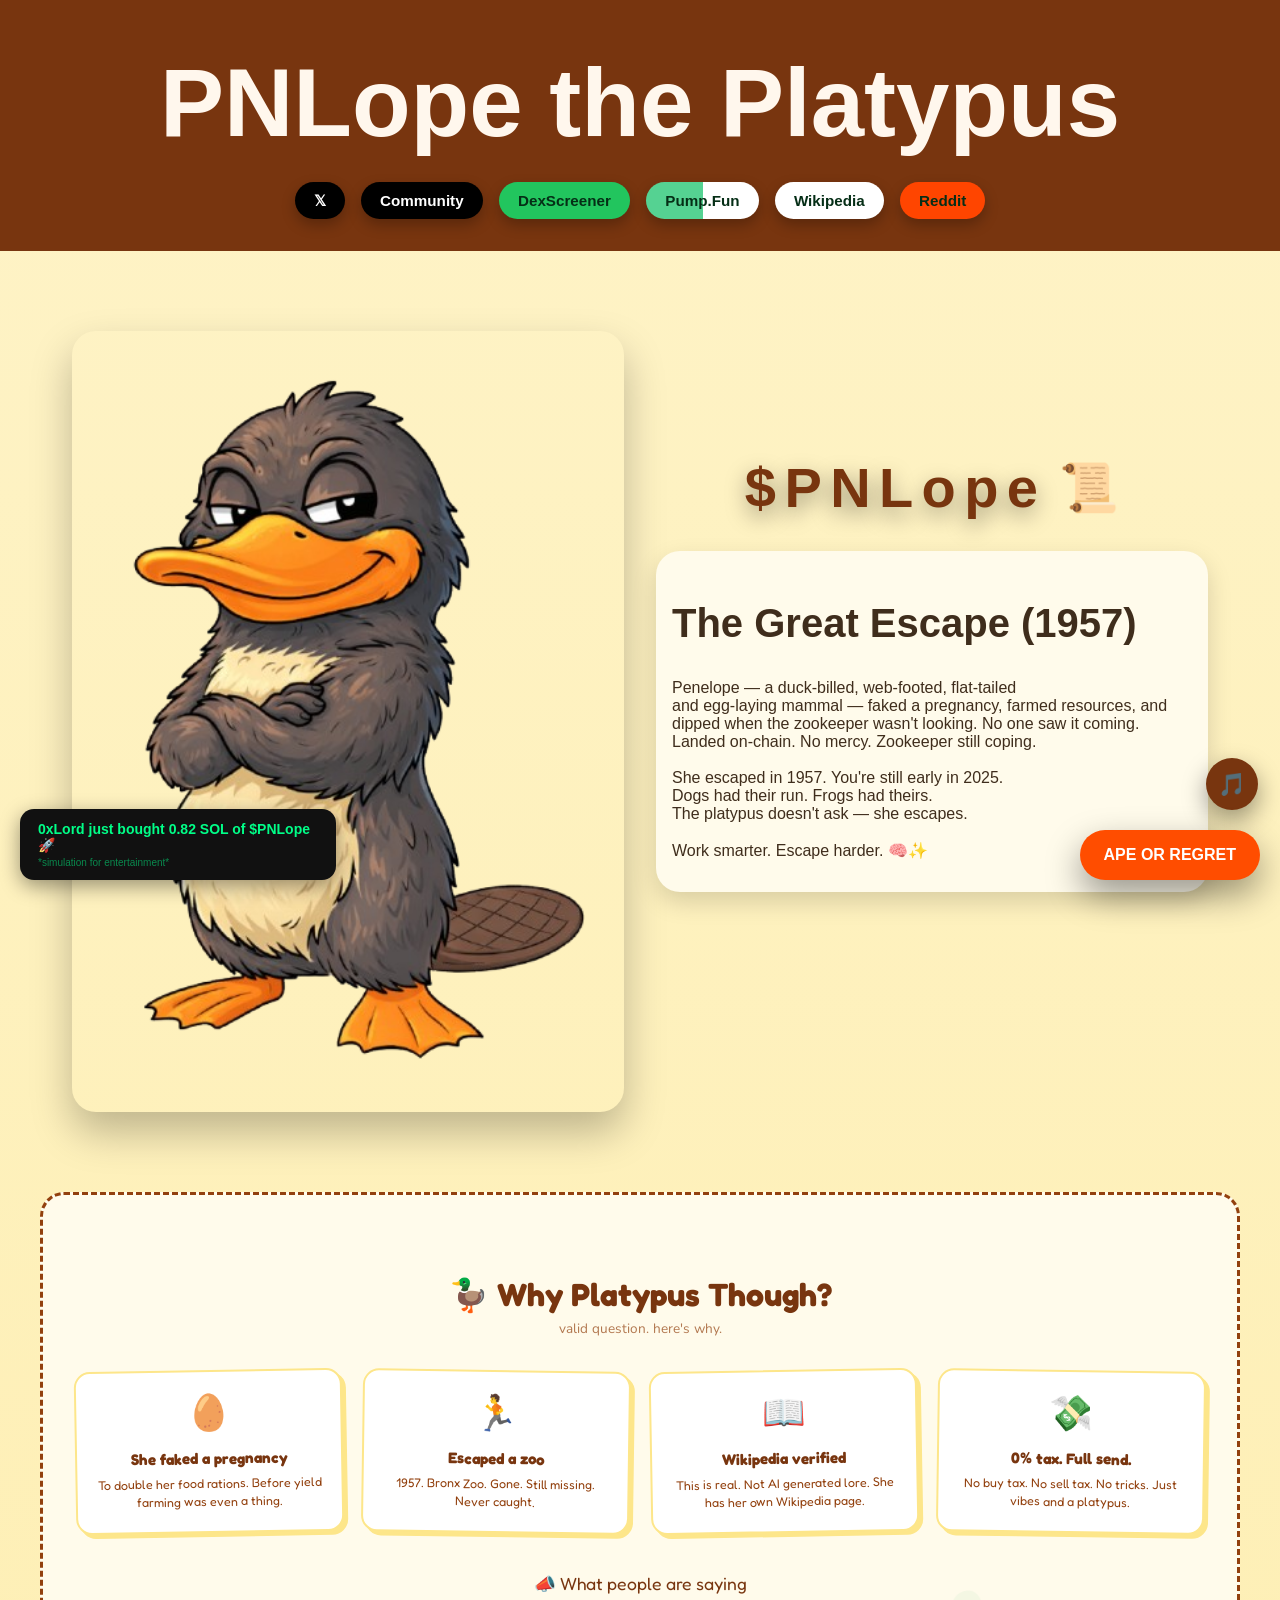
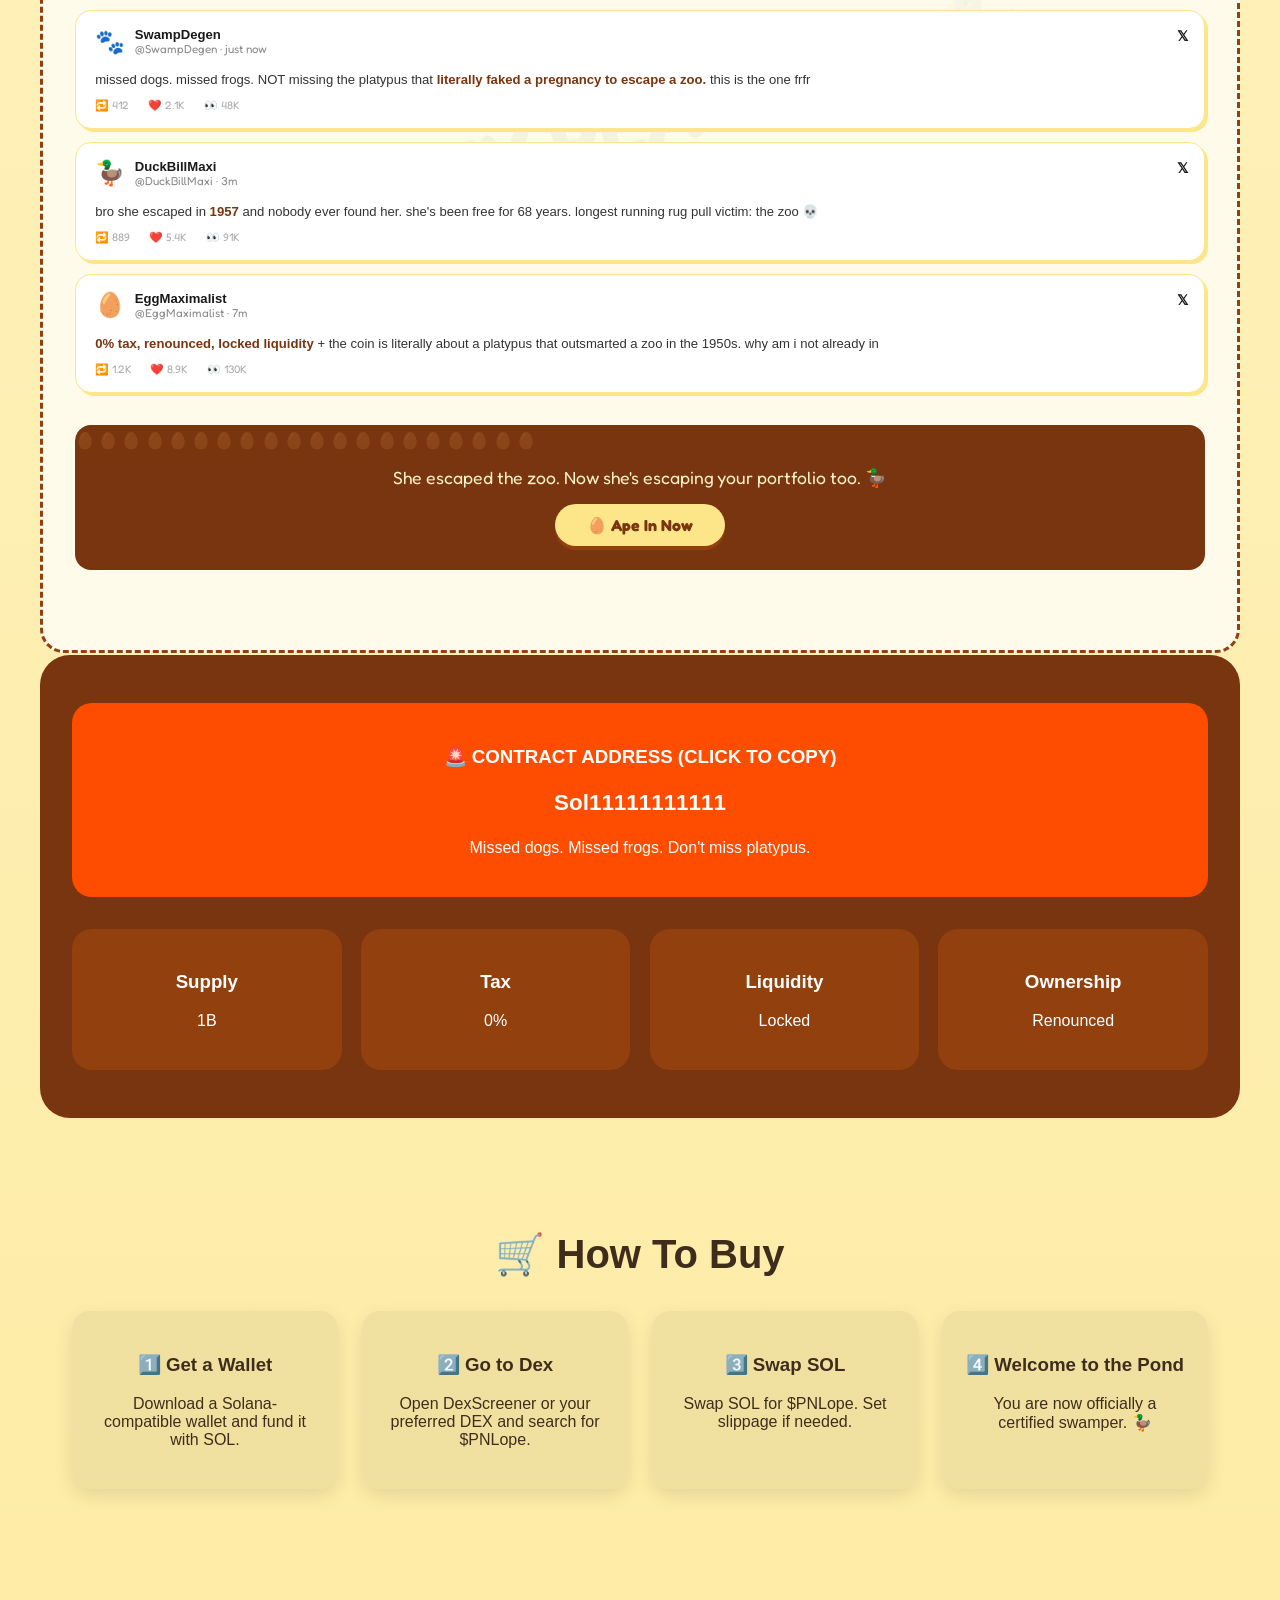
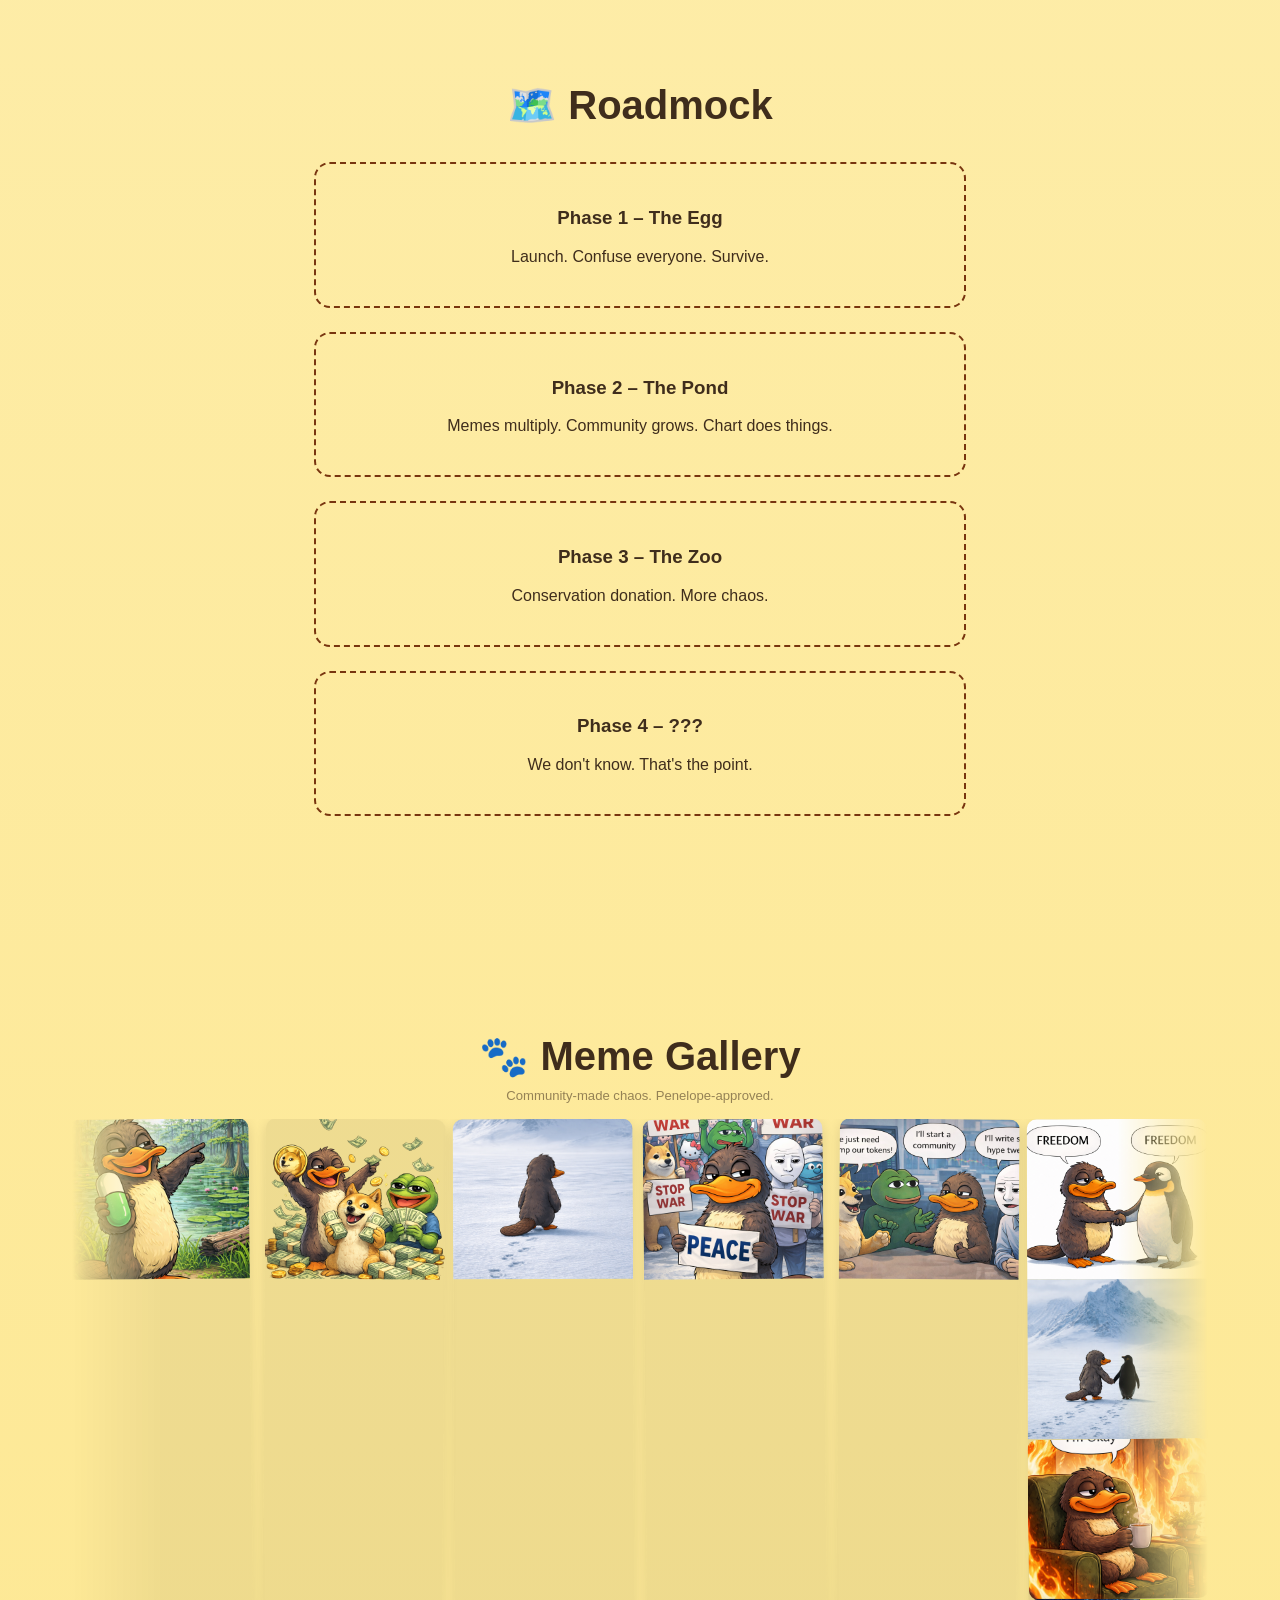
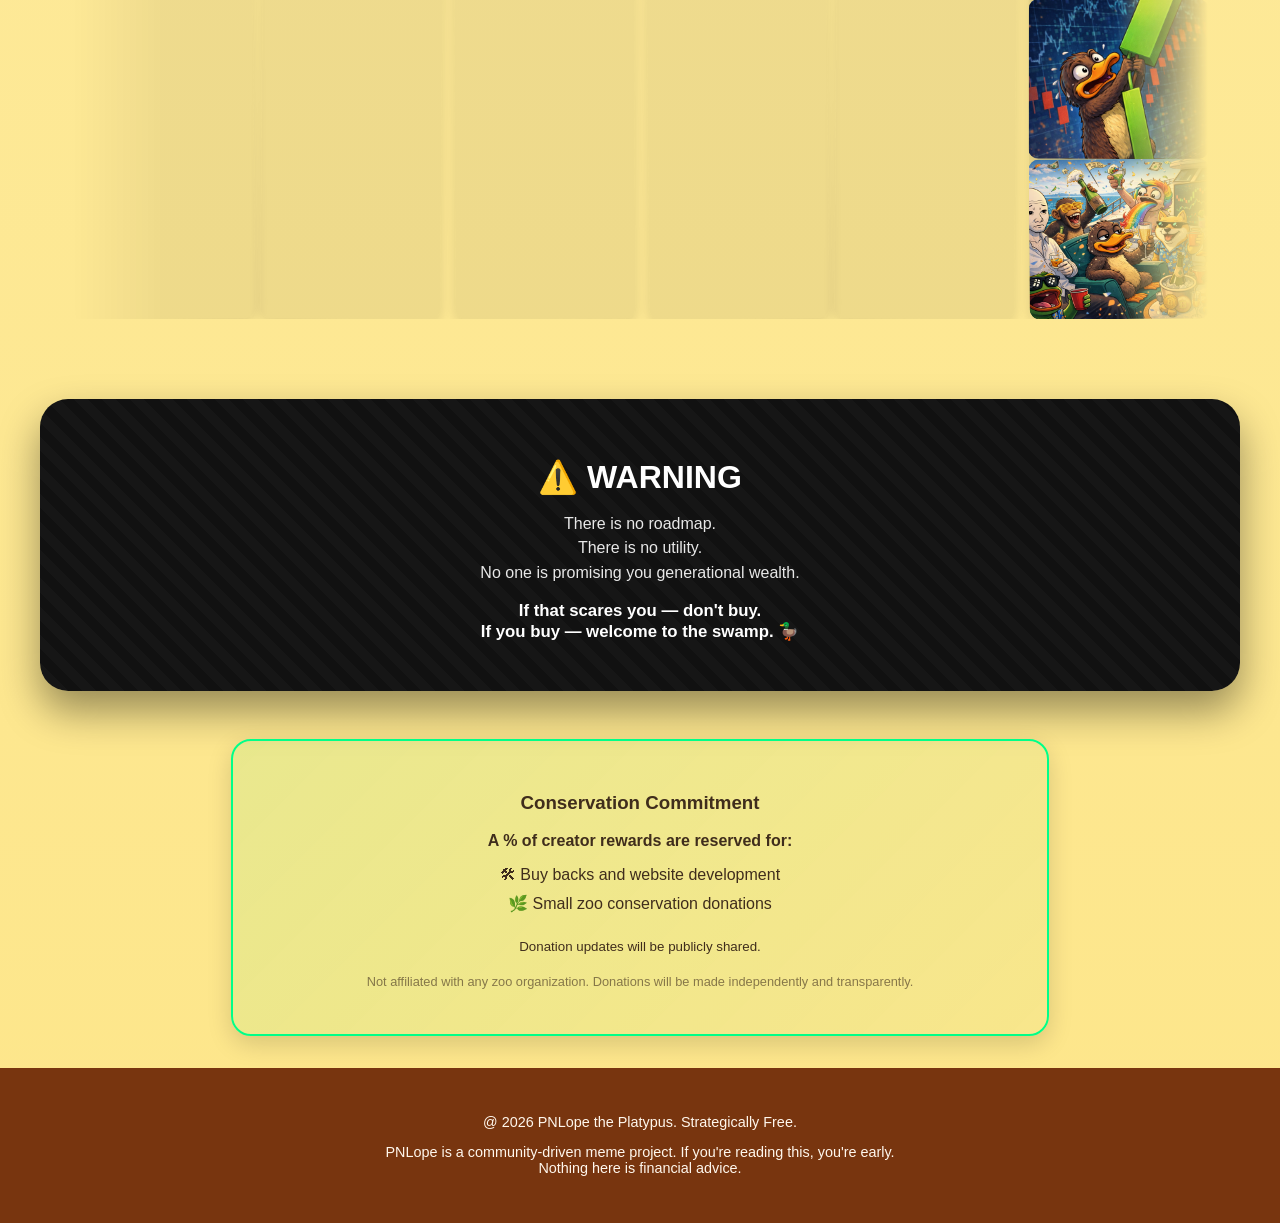
==== commit e224fd3b: "Update index.html" ====
--- a/index.html
+++ b/index.html
@@ -447,40 +447,40 @@
     <div class="meme-carousel-wrap">
     <div class="meme-masonry" id="memeGrid">
 
-      <div class="meme-card" data-label="She knew all along 🦆">
+      <div class="meme-card" data-label="Pump it!">
         <img src="assets/meme1.png" alt="meme">
         <div class="meme-shine"></div>
-        <div class="meme-label">She knew all along 🦆</div>
-      </div>
-
-      <div class="meme-card" data-label="The original degen">
+        <div class="meme-label">Pump it!</div>
+      </div>
+
+      <div class="meme-card" data-label="With the gang">
         <img src="assets/meme2.png" alt="meme">
         <div class="meme-shine"></div>
-        <div class="meme-label">The original degen</div>
-      </div>
-
-      <div class="meme-card" data-label="0% tax, 100% chaos">
+        <div class="meme-label">With the gang</div>
+      </div>
+
+      <div class="meme-card" data-label="Decision">
         <img src="assets/meme3.png" alt="meme">
         <div class="meme-shine"></div>
-        <div class="meme-label">0% tax, 100% chaos</div>
-      </div>
-
-      <div class="meme-card" data-label="Zookeeper still coping">
+        <div class="meme-label">Decision</div>
+      </div>
+
+      <div class="meme-card" data-label="Peace">
         <img src="assets/meme4.png" alt="meme">
         <div class="meme-shine"></div>
-        <div class="meme-label">Zookeeper still coping</div>
-      </div>
-
-      <div class="meme-card" data-label="Faked pregnancy. Won.">
+        <div class="meme-label">Peace</div>
+      </div>
+
+      <div class="meme-card" data-label="Pump Meeting!">
         <img src="assets/meme5.png" alt="meme">
         <div class="meme-shine"></div>
-        <div class="meme-label">Faked pregnancy. Won.</div>
-      </div>
-
-      <div class="meme-card" data-label="Missed dogs. Missed frogs.">
+        <div class="meme-label">Pump Meeting!</div>
+      </div>
+
+      <div class="meme-card" data-label="Both choose">
         <img src="assets/meme6.png" alt="meme">
         <div class="meme-shine"></div>
-        <div class="meme-label">Missed dogs. Missed frogs.</div>
+        <div class="meme-Both choose</div>
       </div>
 
       <div class="meme-card" data-label="Wikipedia verified 📖">
@@ -489,22 +489,22 @@
         <div class="meme-label">Wikipedia verified 📖</div>
       </div>
 
-      <div class="meme-card" data-label="OG airdrop farmer">
+      <div class="meme-card" data-label="I'm Okay">
         <img src="assets/meme8.png" alt="meme">
         <div class="meme-shine"></div>
-        <div class="meme-label">OG airdrop farmer</div>
-      </div>
-
-      <div class="meme-card" data-label="Still escaping">
+        <div class="meme-label">I'm Okay</div>
+      </div>
+
+      <div class="meme-card" data-label="Can't stop!">
         <img src="assets/meme9.png" alt="meme">
         <div class="meme-shine"></div>
-        <div class="meme-label">Still escaping</div>
-      </div>
-
-      <div class="meme-card" data-label="Welcome to the swamp 🌿">
+        <div class="meme-label">Can't stop!</div>
+      </div>
+
+      <div class="meme-card" data-label="We RICH!">
         <img src="assets/meme10.png" alt="meme">
         <div class="meme-shine"></div>
-        <div class="meme-label">Welcome to the swamp 🌿</div>
+        <div class="meme-label">wE RICH!</div>
       </div>
 
       <!-- Add more memes below — copy a meme-card block and change src + data-label -->
@@ -593,4 +593,4 @@
 <script src="js/theme-switcher.js" defer></script>
 
 </body>
-</html>+</html>
